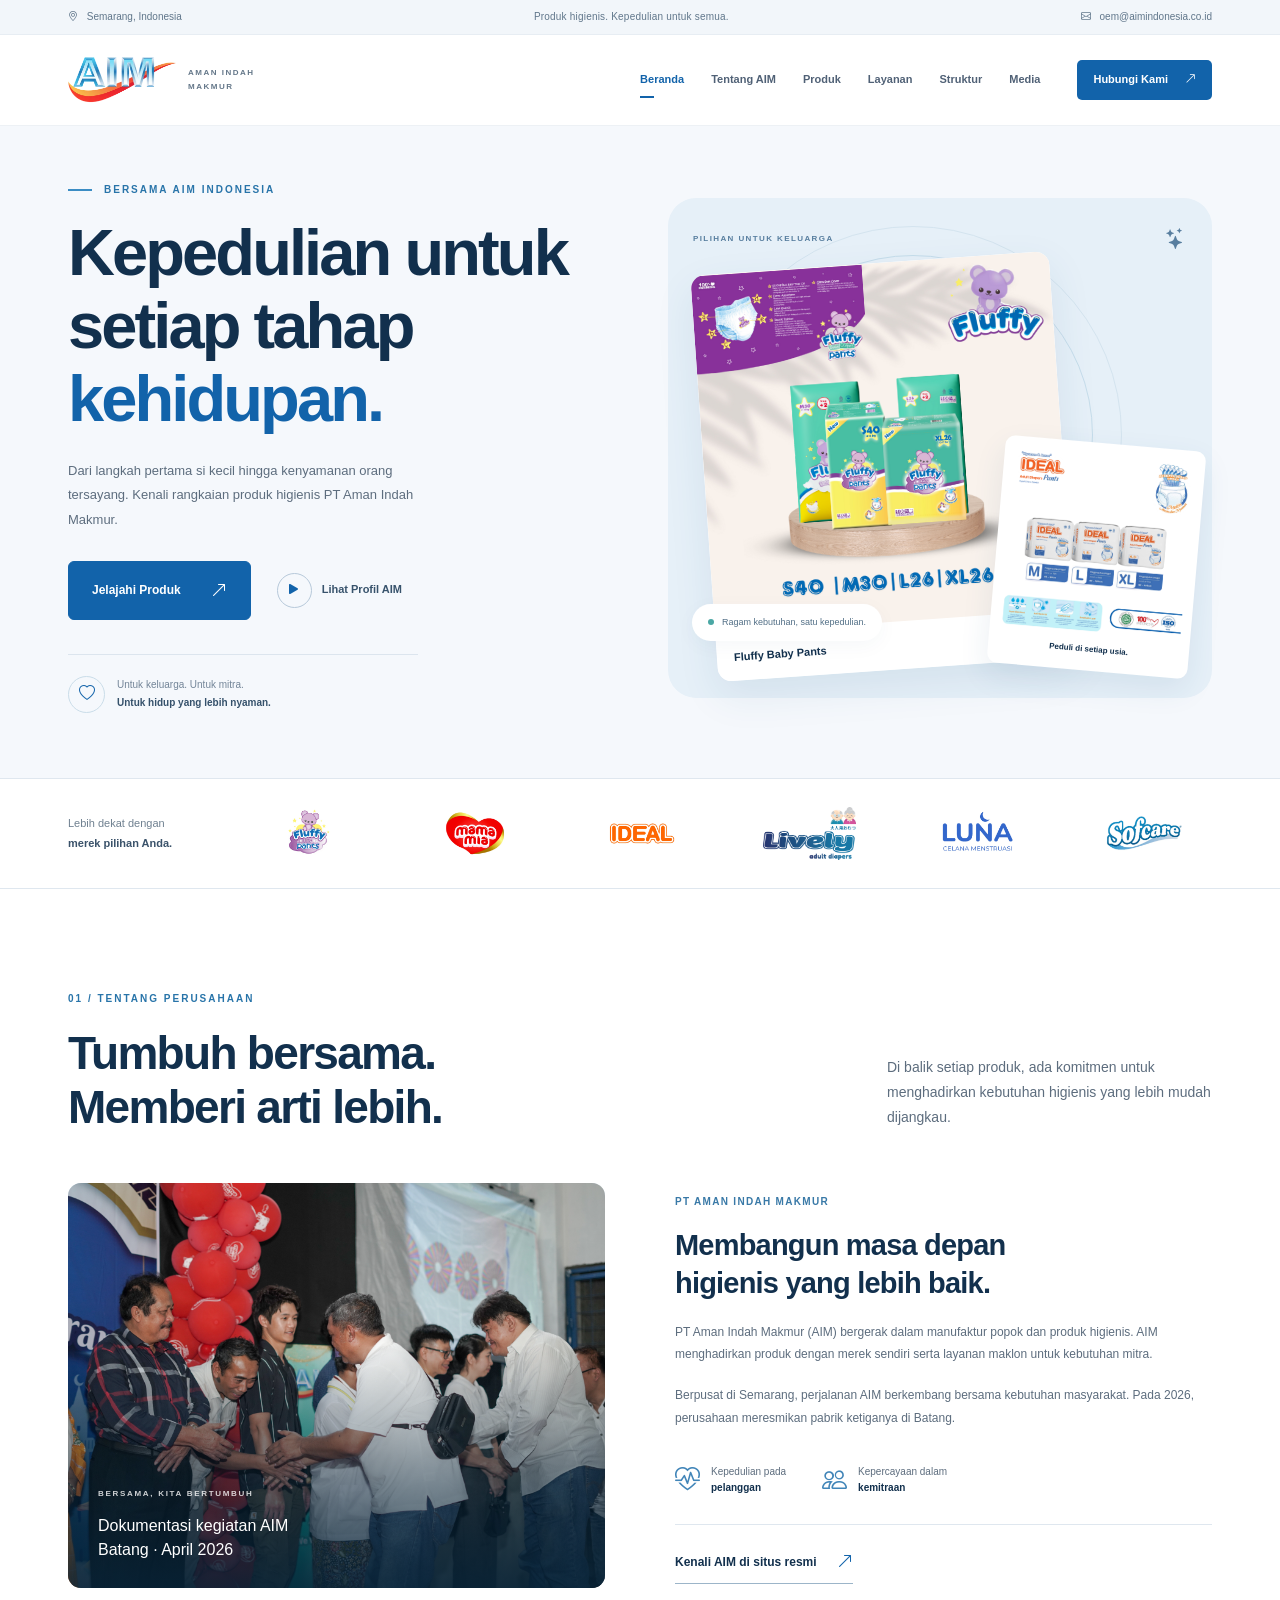
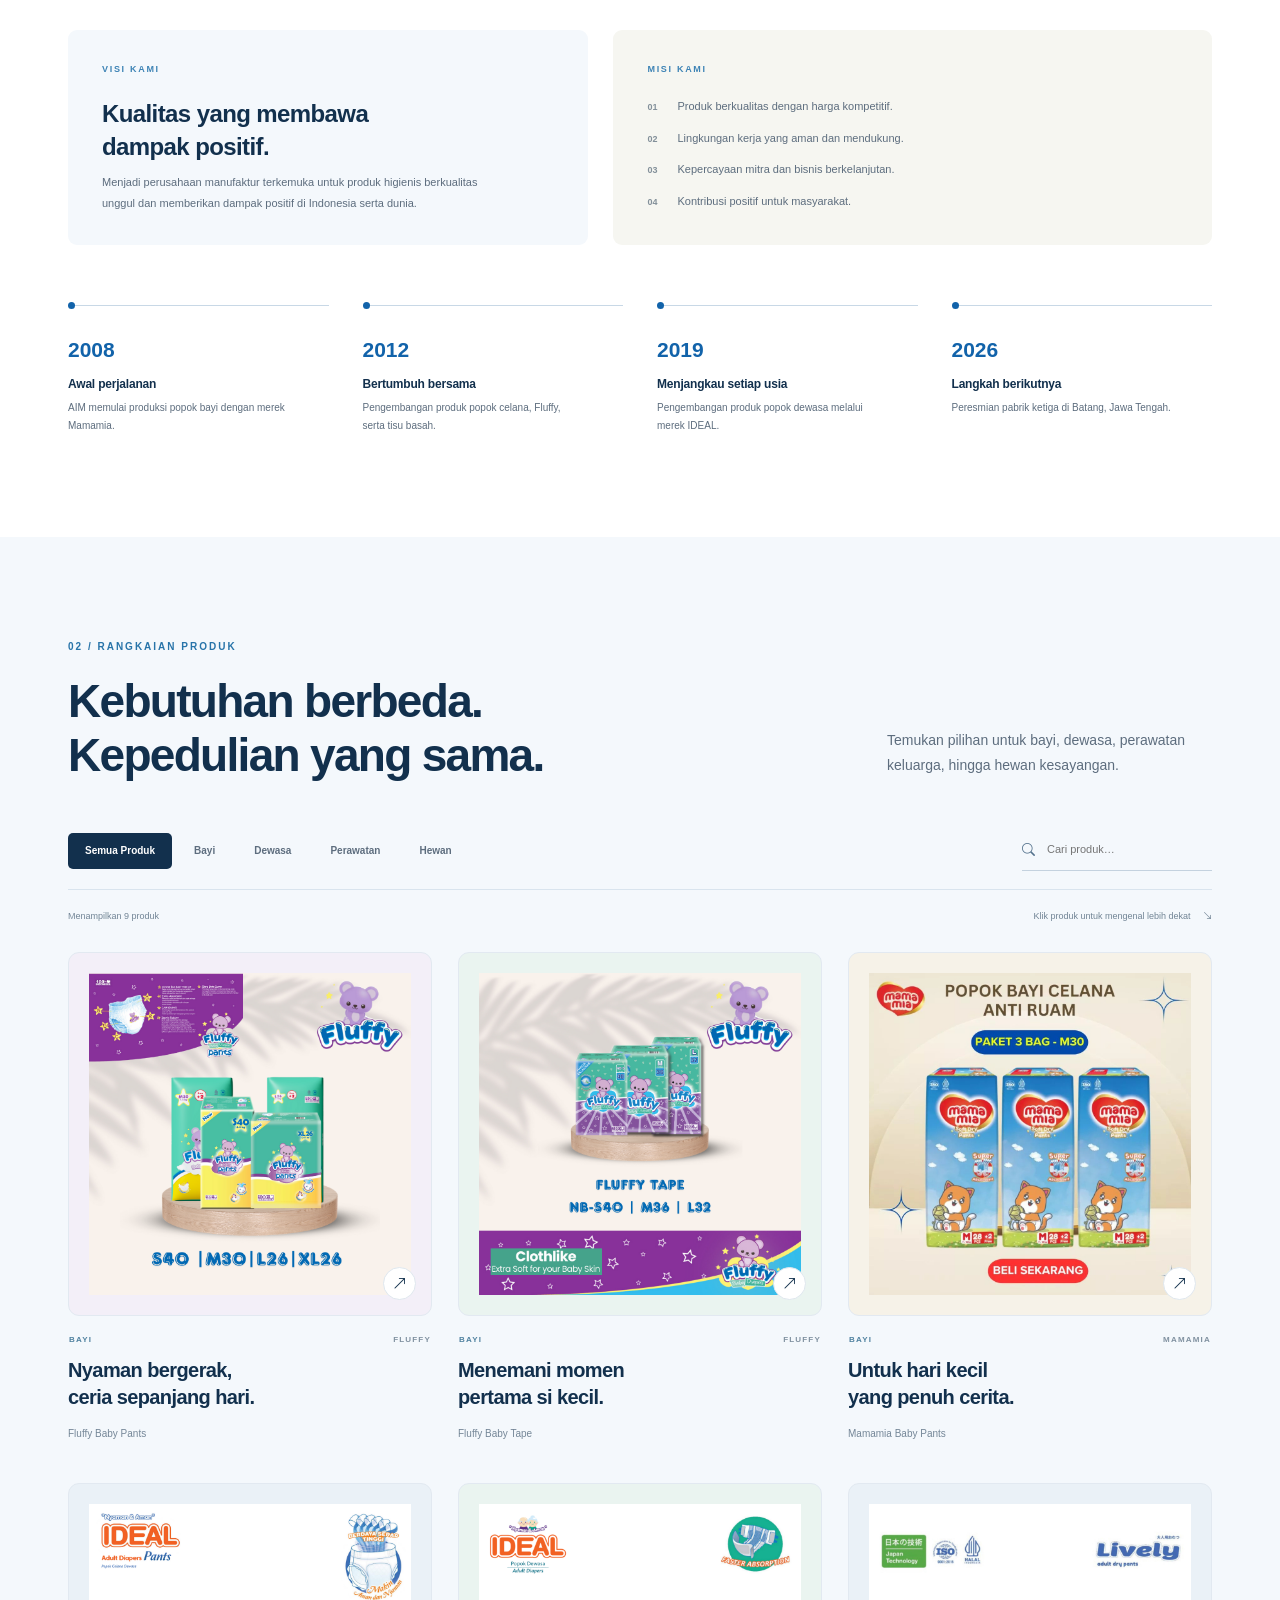
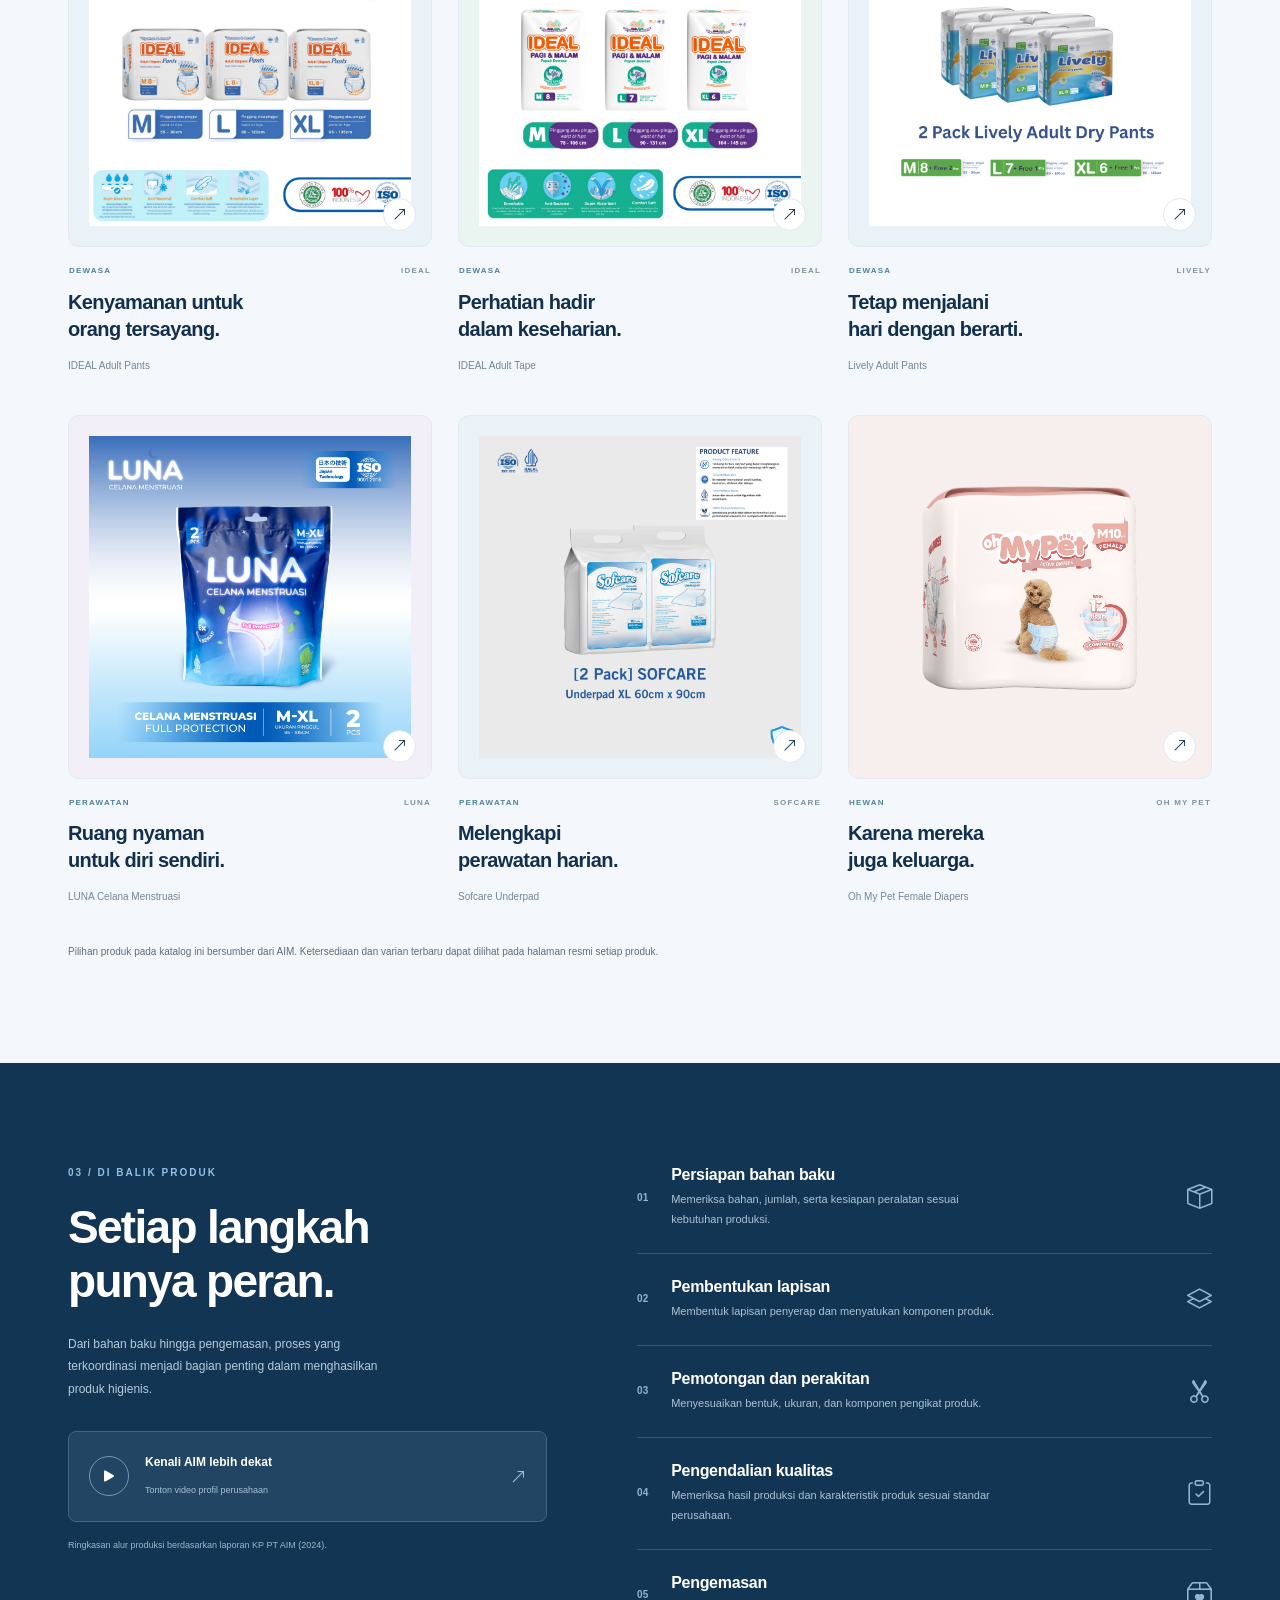
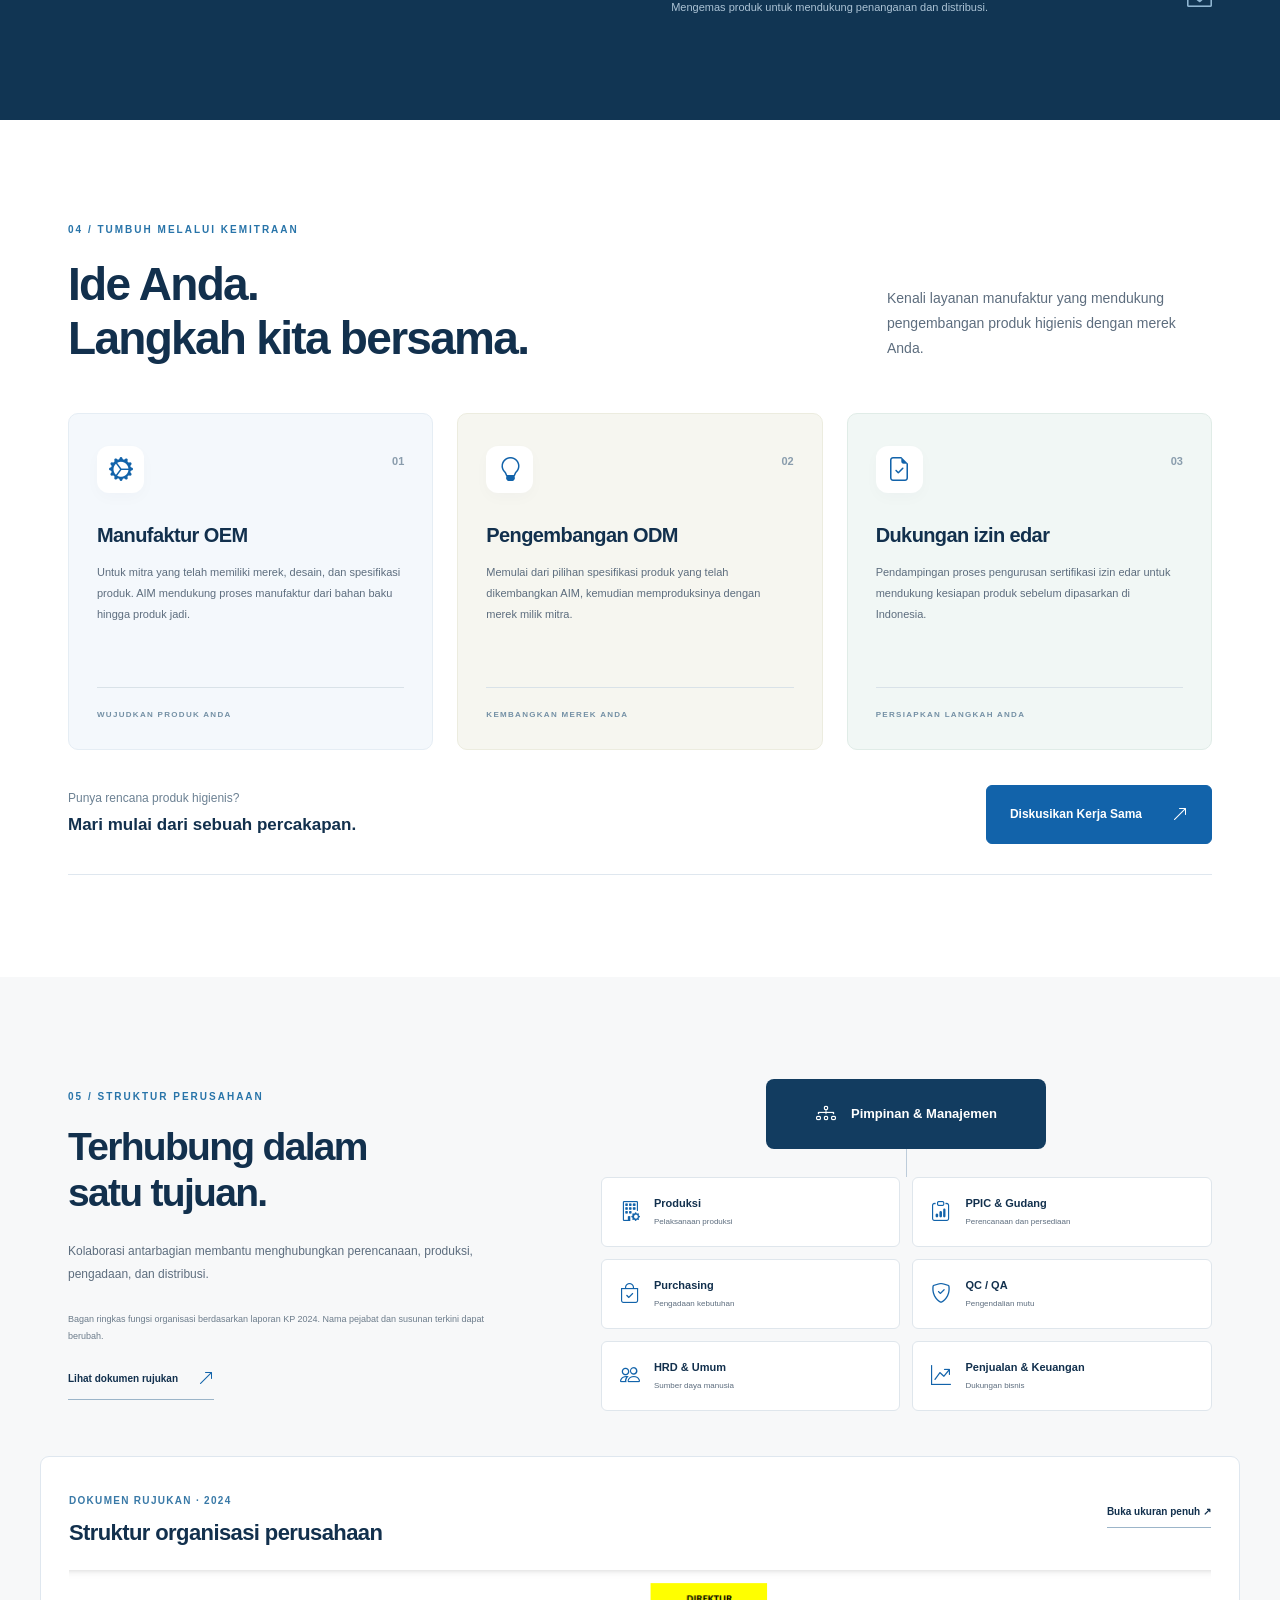
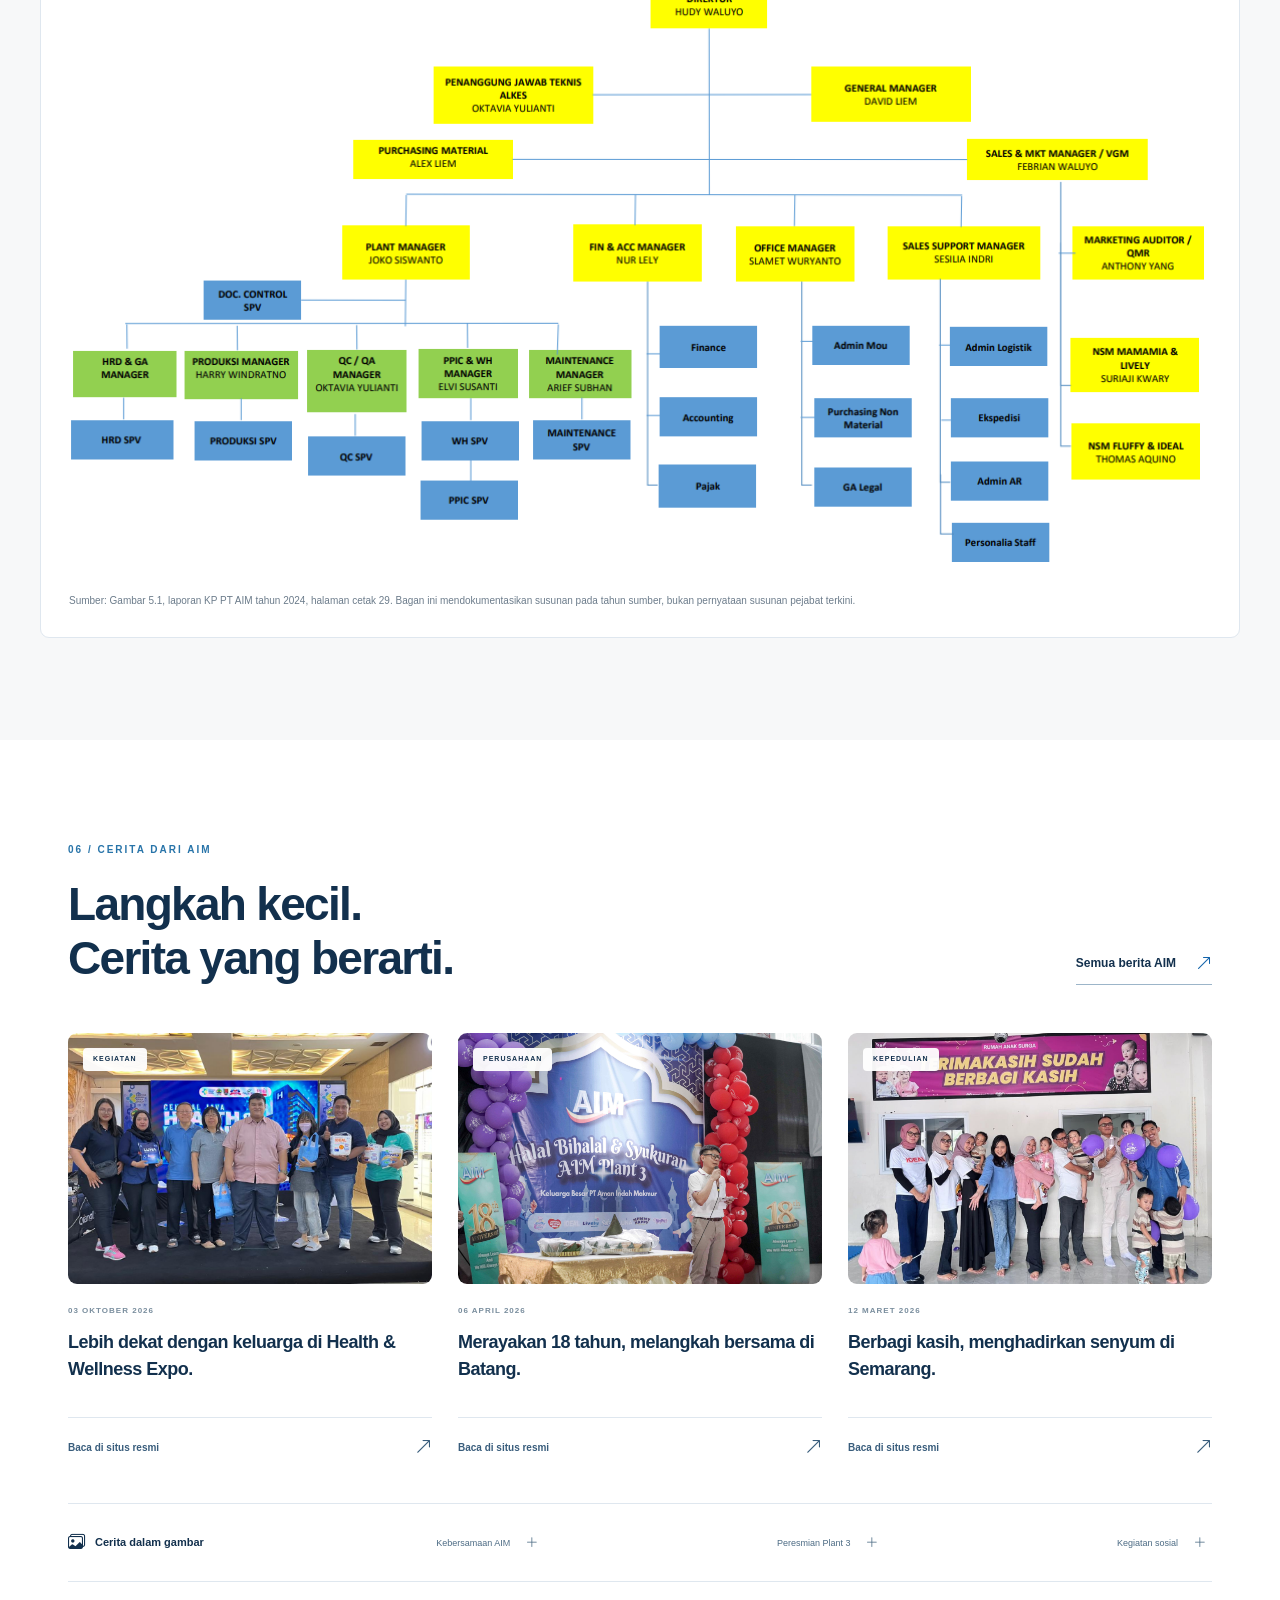
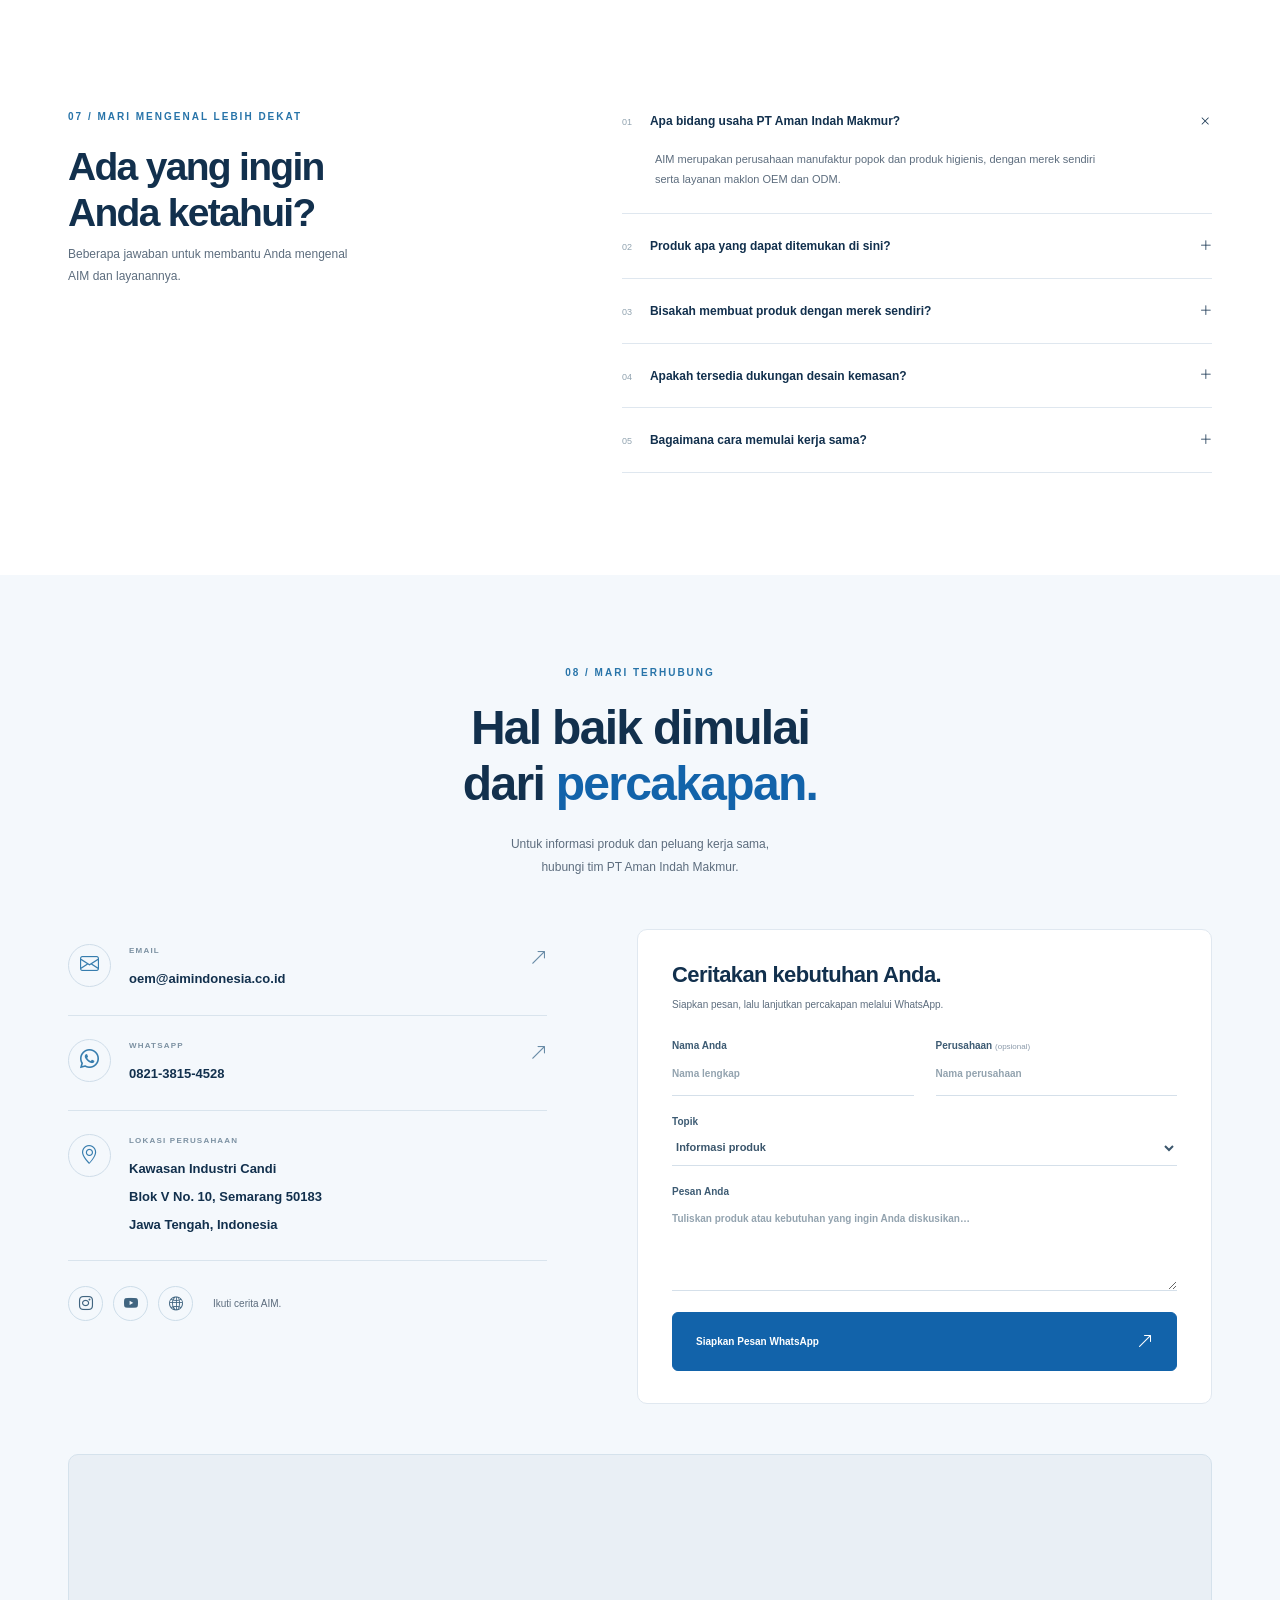
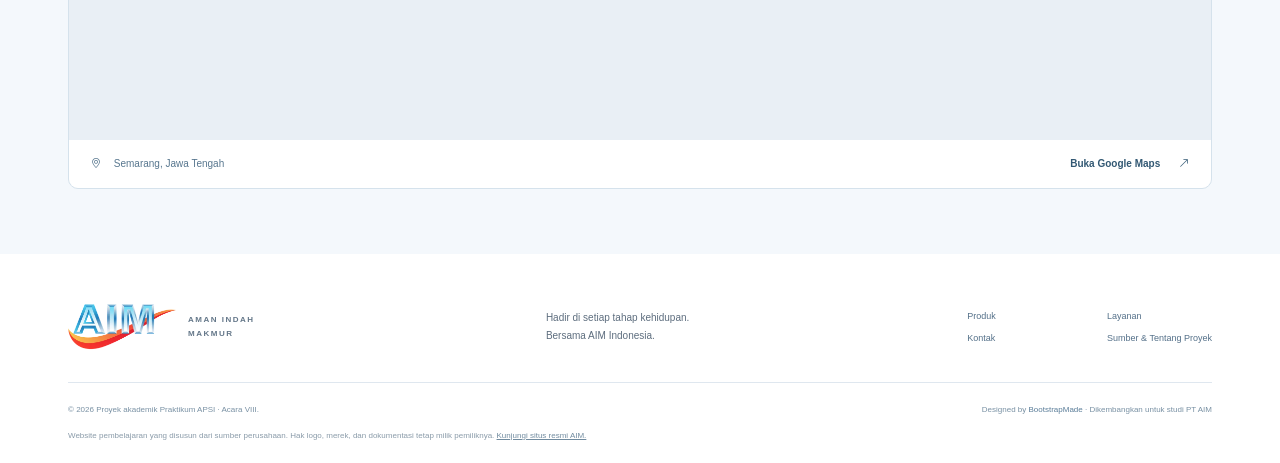
==== index.html @ fc8e011d "Build AIM company website for APSI Acara VIII" ====
<!DOCTYPE html>
<html lang="id">
<head>
  <meta charset="utf-8">
  <meta name="viewport" content="width=device-width, initial-scale=1">
  <meta name="theme-color" content="#103c71">
  <meta name="description" content="Kenali PT Aman Indah Makmur (AIM): produk higienis untuk keluarga, layanan manufaktur OEM dan ODM, serta perjalanan dan kegiatan perusahaan.">
  <title>AIM Indonesia — Hadir di Setiap Tahap Kehidupan</title>
  <link rel="icon" type="image/webp" href="assets/img/logo-aim.webp">
  <link rel="preload" href="assets/fonts/manrope-700.ttf" as="font" type="font/ttf" crossorigin>
  <link rel="stylesheet" href="assets/vendor/bootstrap/css/bootstrap.min.css">
  <link rel="stylesheet" href="assets/vendor/bootstrap-icons/bootstrap-icons.css">
  <link rel="stylesheet" href="assets/css/company.css">
  <link rel="stylesheet" href="assets/css/aim.css">
  <script src="assets/js/main.js" defer></script>
</head>
<body>
  <a class="skip-link" href="#main">Langsung ke konten</a>
  <div class="topbar"><div class="container topbar-inner"><span><i class="bi bi-geo-alt" aria-hidden="true"></i> Semarang, Indonesia</span><span class="topbar-note">Produk higienis. Kepedulian untuk semua.</span><a href="mailto:oem@aimindonesia.co.id"><i class="bi bi-envelope" aria-hidden="true"></i> oem@aimindonesia.co.id</a></div></div>
  <header id="header" class="header sticky-top">
    <div class="container header-inner">
      <a class="logo" href="#beranda" aria-label="AIM Indonesia — Beranda"><img src="assets/img/logo-aim.webp" width="434" height="180" alt="Logo AIM"><span>AMAN INDAH MAKMUR</span></a>
      <button class="menu-toggle" type="button" aria-label="Buka menu navigasi" aria-expanded="false" aria-controls="navmenu"><i class="bi bi-list" aria-hidden="true"></i></button>
      <nav id="navmenu" class="aim-nav" aria-label="Navigasi utama"><a href="#beranda" class="active">Beranda</a><a href="#tentang">Tentang AIM</a><a href="#produk">Produk</a><a href="#layanan">Layanan</a><a href="#organisasi">Struktur</a><a href="#media">Media</a><a href="#kontak" class="nav-contact">Hubungi Kami <i class="bi bi-arrow-up-right" aria-hidden="true"></i></a></nav>
    </div>
  </header>
  <main id="main">
    <section id="beranda" class="aim-hero section-anchor">
      <div class="container hero-layout">
        <div class="hero-copy">
          <div class="eyebrow"><span class="eyebrow-line"></span> BERSAMA AIM INDONESIA</div>
          <h1>Kepedulian untuk<br>setiap tahap<br><span>kehidupan.</span></h1>
          <p>Dari langkah pertama si kecil hingga kenyamanan orang tersayang. Kenali rangkaian produk higienis PT Aman Indah Makmur.</p>
          <div class="hero-actions"><a class="btn-aim" href="#produk">Jelajahi Produk <i class="bi bi-arrow-up-right" aria-hidden="true"></i></a><button class="video-link" type="button" data-video><span class="play-icon"><i class="bi bi-play-fill" aria-hidden="true"></i></span> Lihat Profil AIM</button></div>
          <div class="hero-footnote"><span class="small-seal"><i class="bi bi-heart" aria-hidden="true"></i></span><span>Untuk keluarga. Untuk mitra.<br><strong>Untuk hidup yang lebih nyaman.</strong></span></div>
        </div>
        <div class="hero-visual">
          <div class="hero-visual-label"><span>PILIHAN UNTUK KELUARGA</span><i class="bi bi-stars" aria-hidden="true"></i></div>
          <div class="hero-orbit" aria-hidden="true"></div>
          <div class="hero-feature"><img src="assets/img/fluffy-pants.png" alt="Rangkaian kemasan Fluffy Baby Pants" width="1000" height="1000" fetchpriority="high"><span class="feature-caption"><span>Fluffy Baby Pants</span><a href="#produk" aria-label="Jelajahi produk Fluffy"><i class="bi bi-arrow-up-right" aria-hidden="true"></i></a></span></div>
          <div class="hero-mini"><img src="assets/img/ideal-pants.png" alt="Kemasan IDEAL popok dewasa tipe celana" width="1000" height="1000"><span>Peduli di setiap usia.</span></div>
          <div class="hero-note"><span class="note-dot"></span> Ragam kebutuhan, satu kepedulian.</div>
        </div>
      </div>
    </section>
    <section class="brand-strip" aria-label="Pilihan merek AIM"><div class="container brand-layout"><p>Lebih dekat dengan<br><strong>merek pilihan Anda.</strong></p><div class="brand-logos"><img src="assets/img/brand-fluffy.webp" alt="Fluffy" width="1600" height="800"><img src="assets/img/brand-mamamia.webp" alt="Mamamia" width="1600" height="800"><img src="assets/img/brand-ideal.webp" alt="IDEAL" width="1600" height="800"><img src="assets/img/brand-lively.png" alt="Lively" width="600" height="300"><img src="assets/img/brand-luna.webp" alt="LUNA" width="1600" height="800"><img src="assets/img/brand-sofcare.webp" alt="Sofcare" width="1600" height="800"></div></div></section>

    <section id="tentang" class="section-space section-anchor about-aim">
      <div class="container">
        <div class="section-heading"><div><p class="eyebrow">01 / TENTANG PERUSAHAAN</p><h2>Tumbuh bersama.<br>Memberi arti lebih.</h2></div><p>Di balik setiap produk, ada komitmen untuk menghadirkan kebutuhan higienis yang lebih mudah dijangkau.</p></div>
        <div class="about-layout">
          <figure class="about-photo"><img src="assets/img/team-event.jpg" alt="Dokumentasi kebersamaan tim AIM dalam kegiatan peresmian Plant 3 di Batang" width="3984" height="2656" loading="lazy"><figcaption><span>BERSAMA, KITA BERTUMBUH</span><p>Dokumentasi kegiatan AIM<br>Batang · April 2026</p></figcaption></figure>
          <div class="about-copy"><span class="tag">PT AMAN INDAH MAKMUR</span><h3>Membangun masa depan<br>higienis yang lebih baik.</h3><p>PT Aman Indah Makmur (AIM) bergerak dalam manufaktur popok dan produk higienis. AIM menghadirkan produk dengan merek sendiri serta layanan maklon untuk kebutuhan mitra.</p><p>Berpusat di Semarang, perjalanan AIM berkembang bersama kebutuhan masyarakat. Pada 2026, perusahaan meresmikan pabrik ketiganya di Batang.</p><div class="about-values"><div><i class="bi bi-heart-pulse" aria-hidden="true"></i><span>Kepedulian pada<br><strong>pelanggan</strong></span></div><div><i class="bi bi-people" aria-hidden="true"></i><span>Kepercayaan dalam<br><strong>kemitraan</strong></span></div></div><a class="text-link" href="https://aimindonesia.co.id/about-us/" target="_blank" rel="noopener noreferrer">Kenali AIM di situs resmi <i class="bi bi-arrow-up-right" aria-hidden="true"></i></a></div>
        </div>
        <div class="purpose-grid"><article class="purpose-card"><span class="purpose-number">VISI KAMI</span><h3>Kualitas yang membawa<br>dampak positif.</h3><p>Menjadi perusahaan manufaktur terkemuka untuk produk higienis berkualitas unggul dan memberikan dampak positif di Indonesia serta dunia.</p></article><article class="purpose-card mission-card"><span class="purpose-number">MISI KAMI</span><div class="mission-list"><p><span>01</span> Produk berkualitas dengan harga kompetitif.</p><p><span>02</span> Lingkungan kerja yang aman dan mendukung.</p><p><span>03</span> Kepercayaan mitra dan bisnis berkelanjutan.</p><p><span>04</span> Kontribusi positif untuk masyarakat.</p></div></article></div>
        <div class="timeline" aria-label="Perjalanan AIM"><article><span>2008</span><h4>Awal perjalanan</h4><p>AIM memulai produksi popok bayi dengan merek Mamamia.</p></article><article><span>2012</span><h4>Bertumbuh bersama</h4><p>Pengembangan produk popok celana, Fluffy, serta tisu basah.</p></article><article><span>2019</span><h4>Menjangkau setiap usia</h4><p>Pengembangan produk popok dewasa melalui merek IDEAL.</p></article><article><span>2026</span><h4>Langkah berikutnya</h4><p>Peresmian pabrik ketiga di Batang, Jawa Tengah.</p></article></div>
      </div>
    </section>

    <section id="produk" class="section-space section-anchor products-section">
      <div class="container">
        <div class="section-heading"><div><p class="eyebrow">02 / RANGKAIAN PRODUK</p><h2>Kebutuhan berbeda.<br>Kepedulian yang sama.</h2></div><p>Temukan pilihan untuk bayi, dewasa, perawatan keluarga, hingga hewan kesayangan.</p></div>
        <div class="catalog-tools"><div class="product-filters" role="group" aria-label="Filter kategori produk"><button type="button" class="selected" data-filter="semua" aria-pressed="true">Semua Produk</button><button type="button" data-filter="bayi" aria-pressed="false">Bayi</button><button type="button" data-filter="dewasa" aria-pressed="false">Dewasa</button><button type="button" data-filter="perawatan" aria-pressed="false">Perawatan</button><button type="button" data-filter="hewan" aria-pressed="false">Hewan</button></div><label class="product-search"><i class="bi bi-search" aria-hidden="true"></i><span class="visually-hidden">Cari nama produk</span><input type="search" id="product-search" placeholder="Cari produk…" autocomplete="off"></label></div>
        <div class="catalog-status"><span id="product-count" aria-live="polite">Menampilkan 9 produk</span><span>Klik produk untuk mengenal lebih dekat <i class="bi bi-arrow-down-right" aria-hidden="true"></i></span></div>
        <div class="product-grid" id="product-grid">
          <article class="product-card" data-category="bayi" data-product="fluffy-pants"><button type="button" class="product-open" aria-label="Lihat detail Fluffy Baby Pants"><span class="product-image lavender"><img src="assets/img/fluffy-pants.png" alt="Fluffy popok bayi tipe celana" width="1000" height="1000" loading="lazy"><span class="product-arrow"><i class="bi bi-arrow-up-right" aria-hidden="true"></i></span></span><span class="product-meta">BAYI <span>FLUFFY</span></span><h3>Nyaman bergerak,<br>ceria sepanjang hari.</h3><span class="product-name">Fluffy Baby Pants</span></button></article>
          <article class="product-card" data-category="bayi" data-product="fluffy-tape"><button type="button" class="product-open" aria-label="Lihat detail Fluffy Baby Tape"><span class="product-image mint"><img src="assets/img/fluffy-tape.png" alt="Fluffy popok bayi tipe perekat" width="1000" height="1000" loading="lazy"><span class="product-arrow"><i class="bi bi-arrow-up-right" aria-hidden="true"></i></span></span><span class="product-meta">BAYI <span>FLUFFY</span></span><h3>Menemani momen<br>pertama si kecil.</h3><span class="product-name">Fluffy Baby Tape</span></button></article>
          <article class="product-card" data-category="bayi" data-product="mamamia-pants"><button type="button" class="product-open" aria-label="Lihat detail Mamamia Baby Pants"><span class="product-image cream"><img src="assets/img/mamamia-pants.jpg" alt="Mamamia popok bayi tipe celana M30" width="1000" height="1000" loading="lazy"><span class="product-arrow"><i class="bi bi-arrow-up-right" aria-hidden="true"></i></span></span><span class="product-meta">BAYI <span>MAMAMIA</span></span><h3>Untuk hari kecil<br>yang penuh cerita.</h3><span class="product-name">Mamamia Baby Pants</span></button></article>
          <article class="product-card" data-category="dewasa" data-product="ideal-pants"><button type="button" class="product-open" aria-label="Lihat detail IDEAL Adult Pants"><span class="product-image ice"><img src="assets/img/ideal-pants.png" alt="IDEAL popok dewasa tipe celana" width="1000" height="1000" loading="lazy"><span class="product-arrow"><i class="bi bi-arrow-up-right" aria-hidden="true"></i></span></span><span class="product-meta">DEWASA <span>IDEAL</span></span><h3>Kenyamanan untuk<br>orang tersayang.</h3><span class="product-name">IDEAL Adult Pants</span></button></article>
          <article class="product-card" data-category="dewasa" data-product="ideal-tape"><button type="button" class="product-open" aria-label="Lihat detail IDEAL Adult Tape"><span class="product-image mint"><img src="assets/img/ideal-tape.png" alt="IDEAL popok dewasa tipe perekat" width="1000" height="1000" loading="lazy"><span class="product-arrow"><i class="bi bi-arrow-up-right" aria-hidden="true"></i></span></span><span class="product-meta">DEWASA <span>IDEAL</span></span><h3>Perhatian hadir<br>dalam keseharian.</h3><span class="product-name">IDEAL Adult Tape</span></button></article>
          <article class="product-card" data-category="dewasa" data-product="lively-pants"><button type="button" class="product-open" aria-label="Lihat detail Lively Adult Pants"><span class="product-image ice"><img src="assets/img/lively-pants.jpeg" alt="Lively popok dewasa tipe celana" width="1000" height="1000" loading="lazy"><span class="product-arrow"><i class="bi bi-arrow-up-right" aria-hidden="true"></i></span></span><span class="product-meta">DEWASA <span>LIVELY</span></span><h3>Tetap menjalani<br>hari dengan berarti.</h3><span class="product-name">Lively Adult Pants</span></button></article>
          <article class="product-card" data-category="perawatan" data-product="luna-menstrual"><button type="button" class="product-open" aria-label="Lihat detail LUNA Celana Menstruasi"><span class="product-image lavender"><img src="assets/img/luna-menstrual.jpg" alt="LUNA celana menstruasi" width="1000" height="1000" loading="lazy"><span class="product-arrow"><i class="bi bi-arrow-up-right" aria-hidden="true"></i></span></span><span class="product-meta">PERAWATAN <span>LUNA</span></span><h3>Ruang nyaman<br>untuk diri sendiri.</h3><span class="product-name">LUNA Celana Menstruasi</span></button></article>
          <article class="product-card" data-category="perawatan" data-product="sofcare-underpad"><button type="button" class="product-open" aria-label="Lihat detail Sofcare Underpad"><span class="product-image ice"><img src="assets/img/sofcare-underpad.png" alt="Sofcare underpad ukuran XL 60 × 90 cm" width="1000" height="1000" loading="lazy"><span class="product-arrow"><i class="bi bi-arrow-up-right" aria-hidden="true"></i></span></span><span class="product-meta">PERAWATAN <span>SOFCARE</span></span><h3>Melengkapi<br>perawatan harian.</h3><span class="product-name">Sofcare Underpad</span></button></article>
          <article class="product-card" data-category="hewan" data-product="ohmypet-female"><button type="button" class="product-open" aria-label="Lihat detail Oh My Pet Female Diapers"><span class="product-image blush"><img src="assets/img/ohmypet-female.png" alt="Oh My Pet popok untuk hewan betina" width="989" height="1221" loading="lazy"><span class="product-arrow"><i class="bi bi-arrow-up-right" aria-hidden="true"></i></span></span><span class="product-meta">HEWAN <span>OH MY PET</span></span><h3>Karena mereka<br>juga keluarga.</h3><span class="product-name">Oh My Pet Female Diapers</span></button></article>
        </div>
        <div class="empty-state" id="empty-state" hidden><i class="bi bi-search" aria-hidden="true"></i><h3>Produk belum ditemukan.</h3><p>Coba nama merek lain atau tampilkan semua kategori.</p><button type="button" id="reset-products" class="btn-aim">Tampilkan Semua Produk</button></div>
        <p class="catalog-note">Pilihan produk pada katalog ini bersumber dari AIM. Ketersediaan dan varian terbaru dapat dilihat pada halaman resmi setiap produk.</p>
      </div>
    </section>

    <section id="produksi" class="section-space production-section section-anchor">
      <div class="container production-layout"><div class="production-intro"><p class="eyebrow">03 / DI BALIK PRODUK</p><h2>Setiap langkah<br>punya peran.</h2><p>Dari bahan baku hingga pengemasan, proses yang terkoordinasi menjadi bagian penting dalam menghasilkan produk higienis.</p><button type="button" class="video-panel" data-video><span class="video-play"><i class="bi bi-play-fill" aria-hidden="true"></i></span><span><strong>Kenali AIM lebih dekat</strong><small>Tonton video profil perusahaan</small></span><i class="bi bi-arrow-up-right" aria-hidden="true"></i></button><p class="source-note">Ringkasan alur produksi berdasarkan laporan KP PT AIM (2024).</p></div><div class="process-list"><article><span>01</span><div><h3>Persiapan bahan baku</h3><p>Memeriksa bahan, jumlah, serta kesiapan peralatan sesuai kebutuhan produksi.</p></div><i class="bi bi-box-seam" aria-hidden="true"></i></article><article><span>02</span><div><h3>Pembentukan lapisan</h3><p>Membentuk lapisan penyerap dan menyatukan komponen produk.</p></div><i class="bi bi-layers" aria-hidden="true"></i></article><article><span>03</span><div><h3>Pemotongan dan perakitan</h3><p>Menyesuaikan bentuk, ukuran, dan komponen pengikat produk.</p></div><i class="bi bi-scissors" aria-hidden="true"></i></article><article><span>04</span><div><h3>Pengendalian kualitas</h3><p>Memeriksa hasil produksi dan karakteristik produk sesuai standar perusahaan.</p></div><i class="bi bi-clipboard-check" aria-hidden="true"></i></article><article><span>05</span><div><h3>Pengemasan</h3><p>Mengemas produk untuk mendukung penanganan dan distribusi.</p></div><i class="bi bi-box2-heart" aria-hidden="true"></i></article></div></div>
    </section>

    <section id="layanan" class="section-space section-anchor services-aim"><div class="container"><div class="section-heading"><div><p class="eyebrow">04 / TUMBUH MELALUI KEMITRAAN</p><h2>Ide Anda.<br>Langkah kita bersama.</h2></div><p>Kenali layanan manufaktur yang mendukung pengembangan produk higienis dengan merek Anda.</p></div><div class="service-grid"><article class="service-item"><span class="service-icon"><i class="bi bi-gear-wide-connected" aria-hidden="true"></i></span><span class="service-no">01</span><h3>Manufaktur OEM</h3><p>Untuk mitra yang telah memiliki merek, desain, dan spesifikasi produk. AIM mendukung proses manufaktur dari bahan baku hingga produk jadi.</p><span class="service-label">WUJUDKAN PRODUK ANDA</span></article><article class="service-item"><span class="service-icon"><i class="bi bi-lightbulb" aria-hidden="true"></i></span><span class="service-no">02</span><h3>Pengembangan ODM</h3><p>Memulai dari pilihan spesifikasi produk yang telah dikembangkan AIM, kemudian memproduksinya dengan merek milik mitra.</p><span class="service-label">KEMBANGKAN MEREK ANDA</span></article><article class="service-item"><span class="service-icon"><i class="bi bi-file-earmark-check" aria-hidden="true"></i></span><span class="service-no">03</span><h3>Dukungan izin edar</h3><p>Pendampingan proses pengurusan sertifikasi izin edar untuk mendukung kesiapan produk sebelum dipasarkan di Indonesia.</p><span class="service-label">PERSIAPKAN LANGKAH ANDA</span></article></div><div class="service-bottom"><p>Punya rencana produk higienis?<br><strong>Mari mulai dari sebuah percakapan.</strong></p><a href="#kontak" class="btn-aim">Diskusikan Kerja Sama <i class="bi bi-arrow-up-right" aria-hidden="true"></i></a></div></div></section>

    <section id="organisasi" class="section-space organization-section section-anchor"><div class="container"><div class="organization-layout"><div><p class="eyebrow">05 / STRUKTUR PERUSAHAAN</p><h2>Terhubung dalam<br>satu tujuan.</h2><p>Kolaborasi antarbagian membantu menghubungkan perencanaan, produksi, pengadaan, dan distribusi.</p><p class="source-note">Bagan ringkas fungsi organisasi berdasarkan laporan KP 2024. Nama pejabat dan susunan terkini dapat berubah.</p><a href="https://drive.google.com/file/d/1e0OrBCy-_FsKfMxCbO3LKrnYYjrU6SQ6/view" target="_blank" rel="noopener noreferrer" class="text-link">Lihat dokumen rujukan <i class="bi bi-arrow-up-right" aria-hidden="true"></i></a></div><div class="org-chart" aria-label="Bagan ringkas fungsi organisasi AIM"><div class="org-lead"><i class="bi bi-diagram-3" aria-hidden="true"></i><span>Pimpinan &amp; Manajemen</span></div><div class="org-connector" aria-hidden="true"></div><div class="org-grid"><div><i class="bi bi-building-gear" aria-hidden="true"></i><strong>Produksi</strong><span>Pelaksanaan produksi</span></div><div><i class="bi bi-clipboard-data" aria-hidden="true"></i><strong>PPIC &amp; Gudang</strong><span>Perencanaan dan persediaan</span></div><div><i class="bi bi-bag-check" aria-hidden="true"></i><strong>Purchasing</strong><span>Pengadaan kebutuhan</span></div><div><i class="bi bi-shield-check" aria-hidden="true"></i><strong>QC / QA</strong><span>Pengendalian mutu</span></div><div><i class="bi bi-people" aria-hidden="true"></i><strong>HRD &amp; Umum</strong><span>Sumber daya manusia</span></div><div><i class="bi bi-graph-up-arrow" aria-hidden="true"></i><strong>Penjualan &amp; Keuangan</strong><span>Dukungan bisnis</span></div></div></div></div></div><div class="container org-document" id="bagan-asli"><div class="org-document-heading"><div><span class="tag">DOKUMEN RUJUKAN · 2024</span><h3>Struktur organisasi perusahaan</h3></div><a class="text-link" href="assets/img/struktur-organisasi-2024.png" target="_blank" rel="noopener noreferrer">Buka ukuran penuh ↗</a></div><a href="assets/img/struktur-organisasi-2024.png" target="_blank" rel="noopener noreferrer" aria-label="Lihat bagan struktur organisasi AIM tahun 2024 dalam ukuran penuh"><img src="assets/img/struktur-organisasi-2024.png" width="1137" height="599" loading="lazy" alt="Struktur organisasi PT Aman Indah Makmur berdasarkan Gambar 5.1 laporan KP 2024"></a><p class="source-note">Sumber: Gambar 5.1, laporan KP PT AIM tahun 2024, halaman cetak 29. Bagan ini mendokumentasikan susunan pada tahun sumber, bukan pernyataan susunan pejabat terkini.</p></div></section>

    <section id="media" class="section-space section-anchor media-section"><div class="container"><div class="section-heading"><div><p class="eyebrow">06 / CERITA DARI AIM</p><h2>Langkah kecil.<br>Cerita yang berarti.</h2></div><a class="text-link" href="https://aimindonesia.co.id/blog/" target="_blank" rel="noopener noreferrer">Semua berita AIM <i class="bi bi-arrow-up-right" aria-hidden="true"></i></a></div><div class="news-grid"><article class="news-card"><a href="https://aimindonesia.co.id/2026/10/03/pt-aman-indah-makmur-hadirkan-solusi-kesehatan-keluarga-dan-promo-menarik-di-central-java-health-weness-expo-2026/" target="_blank" rel="noopener noreferrer"><div class="news-image"><img src="assets/img/news-expo.jpeg" alt="Tim AIM di Central Java Health & Wellness Expo 2026" width="1280" height="720" loading="lazy"><span>KEGIATAN</span></div><p class="news-date">03 OKTOBER 2026</p><h3>Lebih dekat dengan keluarga di Health &amp; Wellness Expo.</h3><span class="news-read">Baca di situs resmi <i class="bi bi-arrow-up-right" aria-hidden="true"></i></span></a></article><article class="news-card"><a href="https://aimindonesia.co.id/2026/04/06/wujud-syukur-18-tahun-pt-aman-indah-makmur-boyong-ratusan-karyawan-resmikan-pabrik-baru-di-batang-pada-momentum-halal-bihalal/" target="_blank" rel="noopener noreferrer"><div class="news-image"><img src="assets/img/factory-event.jpg" alt="Acara syukuran dan peresmian Plant 3 AIM di Batang" width="6000" height="4000" loading="lazy"><span>PERUSAHAAN</span></div><p class="news-date">06 APRIL 2026</p><h3>Merayakan 18 tahun, melangkah bersama di Batang.</h3><span class="news-read">Baca di situs resmi <i class="bi bi-arrow-up-right" aria-hidden="true"></i></span></a></article><article class="news-card"><a href="https://aimindonesia.co.id/2026/03/12/mengukir-senyum-di-rumah-anak-surga-perjalanan-berbagi-kasih-pt-aman-indah-makmur-di-semarang/" target="_blank" rel="noopener noreferrer"><div class="news-image"><img src="assets/img/news-csr.jpeg" alt="Kegiatan berbagi AIM di Rumah Anak Surga Semarang" width="1280" height="1018" loading="lazy"><span>KEPEDULIAN</span></div><p class="news-date">12 MARET 2026</p><h3>Berbagi kasih, menghadirkan senyum di Semarang.</h3><span class="news-read">Baca di situs resmi <i class="bi bi-arrow-up-right" aria-hidden="true"></i></span></a></article></div><div class="gallery-bar"><span><i class="bi bi-images" aria-hidden="true"></i> Cerita dalam gambar</span><button type="button" data-gallery="0">Kebersamaan AIM <i class="bi bi-plus-lg" aria-hidden="true"></i></button><button type="button" data-gallery="1">Peresmian Plant 3 <i class="bi bi-plus-lg" aria-hidden="true"></i></button><button type="button" data-gallery="2">Kegiatan sosial <i class="bi bi-plus-lg" aria-hidden="true"></i></button></div></div></section>

    <section id="faq" class="section-space faq-section section-anchor"><div class="container faq-layout"><div><p class="eyebrow">07 / MARI MENGENAL LEBIH DEKAT</p><h2>Ada yang ingin<br>Anda ketahui?</h2><p>Beberapa jawaban untuk membantu Anda mengenal AIM dan layanannya.</p></div><div class="faq-list"><details open><summary><span>01</span> Apa bidang usaha PT Aman Indah Makmur?<i class="bi bi-plus-lg" aria-hidden="true"></i></summary><p>AIM merupakan perusahaan manufaktur popok dan produk higienis, dengan merek sendiri serta layanan maklon OEM dan ODM.</p></details><details><summary><span>02</span> Produk apa yang dapat ditemukan di sini?<i class="bi bi-plus-lg" aria-hidden="true"></i></summary><p>Katalog menampilkan pilihan popok bayi, popok dewasa, celana menstruasi, underpad, dan popok hewan. Pilih kategori atau cari nama merek untuk menemukan produk.</p></details><details><summary><span>03</span> Bisakah membuat produk dengan merek sendiri?<i class="bi bi-plus-lg" aria-hidden="true"></i></summary><p>Ya. AIM menawarkan layanan OEM dan ODM. Tim perusahaan dapat membantu menjelaskan pilihan layanan sesuai kebutuhan dan kesiapan produk Anda.</p></details><details><summary><span>04</span> Apakah tersedia dukungan desain kemasan?<i class="bi bi-plus-lg" aria-hidden="true"></i></summary><p>Situs resmi AIM menyebutkan bahwa desain produk dan kemasan tidak tersedia secara internal. Untuk kebutuhan desain, diskusikan rekomendasi mitra dengan tim AIM.</p></details><details><summary><span>05</span> Bagaimana cara memulai kerja sama?<i class="bi bi-plus-lg" aria-hidden="true"></i></summary><p>Hubungi tim melalui email <a href="mailto:oem@aimindonesia.co.id">oem@aimindonesia.co.id</a> atau WhatsApp <a href="https://wa.me/6282138154528" target="_blank" rel="noopener noreferrer">0821-3815-4528</a>. Sampaikan jenis produk dan kebutuhan Anda.</p></details></div></div></section>

    <section id="kontak" class="contact-aim section-anchor"><div class="container"><div class="contact-heading"><p class="eyebrow">08 / MARI TERHUBUNG</p><h2>Hal baik dimulai<br>dari <span>percakapan.</span></h2><p>Untuk informasi produk dan peluang kerja sama,<br>hubungi tim PT Aman Indah Makmur.</p></div><div class="contact-layout"><div class="contact-info"><a class="contact-row" href="mailto:oem@aimindonesia.co.id"><span class="contact-symbol"><i class="bi bi-envelope" aria-hidden="true"></i></span><span><small>EMAIL</small><strong>oem@aimindonesia.co.id</strong></span><i class="bi bi-arrow-up-right" aria-hidden="true"></i></a><a class="contact-row" href="https://wa.me/6282138154528" target="_blank" rel="noopener noreferrer"><span class="contact-symbol"><i class="bi bi-whatsapp" aria-hidden="true"></i></span><span><small>WHATSAPP</small><strong>0821-3815-4528</strong></span><i class="bi bi-arrow-up-right" aria-hidden="true"></i></a><div class="contact-row"><span class="contact-symbol"><i class="bi bi-geo-alt" aria-hidden="true"></i></span><span><small>LOKASI PERUSAHAAN</small><strong>Kawasan Industri Candi<br>Blok V No. 10, Semarang 50183<br>Jawa Tengah, Indonesia</strong></span></div><div class="social-links"><a href="https://www.instagram.com/amanindahmakmur/" target="_blank" rel="noopener noreferrer" aria-label="Instagram AIM"><i class="bi bi-instagram" aria-hidden="true"></i></a><a href="https://www.youtube.com/channel/UCybNDHfVvS1RXdWMzXYsyBQ" target="_blank" rel="noopener noreferrer" aria-label="YouTube Aman Indah Makmur"><i class="bi bi-youtube" aria-hidden="true"></i></a><a href="https://aimindonesia.co.id/" target="_blank" rel="noopener noreferrer" aria-label="Situs resmi AIM"><i class="bi bi-globe2" aria-hidden="true"></i></a><span>Ikuti cerita AIM.</span></div></div><form id="contact-form" class="contact-form"><h3>Ceritakan kebutuhan Anda.</h3><p>Siapkan pesan, lalu lanjutkan percakapan melalui WhatsApp.</p><div class="form-two"><label>Nama Anda<input name="name" required maxlength="80" autocomplete="name" placeholder="Nama lengkap"></label><label>Perusahaan <span>(opsional)</span><input name="company" maxlength="100" autocomplete="organization" placeholder="Nama perusahaan"></label></div><label>Topik<select name="topic" required><option value="Informasi produk">Informasi produk</option><option value="Kerja sama OEM / ODM">Kerja sama OEM / ODM</option><option value="Distribusi dan kemitraan">Distribusi dan kemitraan</option><option value="Pertanyaan lainnya">Pertanyaan lainnya</option></select></label><label>Pesan Anda<textarea name="message" rows="3" required minlength="10" maxlength="1500" placeholder="Tuliskan produk atau kebutuhan yang ingin Anda diskusikan…"></textarea></label><button type="submit" class="btn-aim">Siapkan Pesan WhatsApp <i class="bi bi-arrow-up-right" aria-hidden="true"></i></button><div id="message-result" class="message-result" role="status" hidden><p>Pesan siap. Buka WhatsApp, tinjau kembali, lalu kirim.</p><a id="whatsapp-draft" href="https://wa.me/6282138154528" target="_blank" rel="noopener noreferrer">Buka WhatsApp <i class="bi bi-arrow-up-right" aria-hidden="true"></i></a></div></form></div><div class="map-layout"><iframe title="Peta kawasan PT Aman Indah Makmur di Semarang" src="https://www.google.com/maps?q=PT%20Aman%20Indah%20Makmur%20Kawasan%20Industri%20Candi%20Blok%20V%20No%2010%20Semarang&output=embed" height="320" loading="lazy" referrerpolicy="no-referrer-when-downgrade" allowfullscreen></iframe><div class="map-caption"><span><i class="bi bi-geo-alt" aria-hidden="true"></i> Semarang, Jawa Tengah</span><a href="https://www.google.com/maps/search/?api=1&query=PT+Aman+Indah+Makmur+Kawasan+Industri+Candi+Blok+V+No+10+Semarang" target="_blank" rel="noopener noreferrer">Buka Google Maps <i class="bi bi-arrow-up-right" aria-hidden="true"></i></a></div></div></div></section>
  </main>
  <footer class="aim-footer"><div class="container"><div class="footer-main"><a class="logo" href="#beranda"><img src="assets/img/logo-aim.webp" width="434" height="180" alt="Logo AIM"><span>AMAN INDAH MAKMUR</span></a><p>Hadir di setiap tahap kehidupan.<br>Bersama AIM Indonesia.</p><div><a href="#produk">Produk</a><a href="#layanan">Layanan</a><a href="#kontak">Kontak</a><a href="sumber.html">Sumber &amp; Tentang Proyek</a></div></div><div class="footer-bottom"><span>© <span id="year">2026</span> Proyek akademik Praktikum APSI · Acara VIII.</span><span>Designed by <a href="https://bootstrapmade.com/" target="_blank" rel="noopener noreferrer">BootstrapMade</a> · Dikembangkan untuk studi PT AIM</span></div><p class="academic-note">Website pembelajaran yang disusun dari sumber perusahaan. Hak logo, merek, dan dokumentasi tetap milik pemiliknya. <a href="https://aimindonesia.co.id/" target="_blank" rel="noopener noreferrer">Kunjungi situs resmi AIM.</a></p></div></footer>
  <a class="back-top" href="#beranda" aria-label="Kembali ke atas"><i class="bi bi-arrow-up" aria-hidden="true"></i></a>

  <dialog id="product-dialog" class="aim-dialog product-dialog" aria-labelledby="dialog-product-title"><button type="button" class="dialog-close" aria-label="Tutup detail produk"><i class="bi bi-x-lg" aria-hidden="true"></i></button><div class="dialog-product-layout"><div class="dialog-product-image"><img id="dialog-product-img" src="assets/img/fluffy-pants.png" alt=""></div><div class="dialog-product-copy"><p class="eyebrow" id="dialog-product-brand"></p><h2 id="dialog-product-title"></h2><p id="dialog-product-description"></p><dl id="dialog-product-specs"></dl><a id="dialog-product-source" class="btn-aim" href="https://aimindonesia.co.id/shop/" target="_blank" rel="noopener noreferrer">Lihat Produk Resmi <i class="bi bi-arrow-up-right" aria-hidden="true"></i></a><p class="dialog-product-note">Informasi dan ketersediaan mengikuti halaman resmi AIM.</p></div></div></dialog>
  <dialog id="video-dialog" class="aim-dialog video-dialog" aria-labelledby="video-title"><div class="dialog-top"><h2 id="video-title">Mengenal Aman Indah Makmur</h2><button type="button" class="dialog-close" aria-label="Tutup video"><i class="bi bi-x-lg" aria-hidden="true"></i></button></div><div class="video-container" id="video-container"></div><a href="https://www.youtube.com/watch?v=-svRLYryo6k" target="_blank" rel="noopener noreferrer" class="text-link">Tonton langsung di YouTube <i class="bi bi-arrow-up-right" aria-hidden="true"></i></a></dialog>
  <dialog id="gallery-dialog" class="aim-dialog gallery-dialog" aria-labelledby="gallery-caption"><button type="button" class="dialog-close" aria-label="Tutup galeri"><i class="bi bi-x-lg" aria-hidden="true"></i></button><img id="gallery-image" src="assets/img/team-event.jpg" alt=""><div class="gallery-controls"><button type="button" id="gallery-prev" aria-label="Foto sebelumnya"><i class="bi bi-arrow-left" aria-hidden="true"></i></button><p id="gallery-caption"></p><button type="button" id="gallery-next" aria-label="Foto berikutnya"><i class="bi bi-arrow-right" aria-hidden="true"></i></button></div></dialog>
  <noscript><div class="no-js-note">Untuk filter, galeri, detail produk, dan penyiapan pesan, aktifkan JavaScript. Informasi dan tautan kontak tetap dapat diakses.</div></noscript>
</body>
</html>
---- assets/css/company.css ----
/**
* Template Name: Company
* Template URL: https://bootstrapmade.com/company-free-html-bootstrap-template/
* Updated: Aug 07 2024 with Bootstrap v5.3.3
* Author: BootstrapMade.com
* License: https://bootstrapmade.com/license/
*/

/*--------------------------------------------------------------
# Font & Color Variables
# Help: https://bootstrapmade.com/color-system/
--------------------------------------------------------------*/
/* Fonts */
:root {
  --default-font: "Roboto",  system-ui, -apple-system, "Segoe UI", Roboto, "Helvetica Neue", Arial, "Noto Sans", "Liberation Sans", sans-serif, "Apple Color Emoji", "Segoe UI Emoji", "Segoe UI Symbol", "Noto Color Emoji";
  --heading-font: "Raleway",  sans-serif;
  --nav-font: "Nunito",  sans-serif;
}

/* Global Colors - The following color variables are used throughout the website. Updating them here will change the color scheme of the entire website */
:root { 
  --background-color: #ffffff; /* Background color for the entire website, including individual sections */
  --default-color: #444444; /* Default color used for the majority of the text content across the entire website */
  --heading-color: #111111; /* Color for headings, subheadings and title throughout the website */
  --accent-color: #1bbd36; /* Accent color that represents your brand on the website. It's used for buttons, links, and other elements that need to stand out */
  --surface-color: #ffffff; /* The surface color is used as a background of boxed elements within sections, such as cards, icon boxes, or other elements that require a visual separation from the global background. */
  --contrast-color: #ffffff; /* Contrast color for text, ensuring readability against backgrounds of accent, heading, or default colors. */
}

/* Nav Menu Colors - The following color variables are used specifically for the navigation menu. They are separate from the global colors to allow for more customization options */
:root {
  --nav-color: #444444;  /* The default color of the main navmenu links */
  --nav-hover-color: #1bbd36; /* Applied to main navmenu links when they are hovered over or active */
  --nav-mobile-background-color: #ffffff; /* Used as the background color for mobile navigation menu */
  --nav-dropdown-background-color: #ffffff; /* Used as the background color for dropdown items that appear when hovering over primary navigation items */
  --nav-dropdown-color: #444444; /* Used for navigation links of the dropdown items in the navigation menu. */
  --nav-dropdown-hover-color: #1bbd36; /* Similar to --nav-hover-color, this color is applied to dropdown navigation links when they are hovered over. */
}

/* Color Presets - These classes override global colors when applied to any section or element, providing reuse of the sam color scheme. */

.light-background {
  --background-color: #f7f7f7;
  --surface-color: #ffffff;
}

.dark-background {
  --background-color: #060606;
  --default-color: #ffffff;
  --heading-color: #ffffff;
  --surface-color: #252525;
  --contrast-color: #ffffff;
}

.accent-background {
  --background-color: #1bbd36;
  --default-color: #ffffff;
  --heading-color: #ffffff;
  --accent-color: #ffffff;
  --surface-color: #2ae149;
  --contrast-color: #ffffff;
}

/* Smooth scroll */
:root {
  scroll-behavior: smooth;
}

/*--------------------------------------------------------------
# General Styling & Shared Classes
--------------------------------------------------------------*/
body {
  color: var(--default-color);
  background-color: var(--background-color);
  font-family: var(--default-font);
}

a {
  color: var(--accent-color);
  text-decoration: none;
  transition: 0.3s;
}

a:hover {
  color: color-mix(in srgb, var(--accent-color), transparent 25%);
  text-decoration: none;
}

h1,
h2,
h3,
h4,
h5,
h6 {
  color: var(--heading-color);
  font-family: var(--heading-font);
}

/* PHP Email Form Messages
------------------------------*/
.php-email-form .error-message {
  display: none;
  background: #df1529;
  color: #ffffff;
  text-align: left;
  padding: 15px;
  margin-bottom: 24px;
  font-weight: 600;
}

.php-email-form .sent-message {
  display: none;
  color: #ffffff;
  background: #059652;
  text-align: center;
  padding: 15px;
  margin-bottom: 24px;
  font-weight: 600;
}

.php-email-form .loading {
  display: none;
  background: var(--surface-color);
  text-align: center;
  padding: 15px;
  margin-bottom: 24px;
}

.php-email-form .loading:before {
  content: "";
  display: inline-block;
  border-radius: 50%;
  width: 24px;
  height: 24px;
  margin: 0 10px -6px 0;
  border: 3px solid var(--accent-color);
  border-top-color: var(--surface-color);
  animation: php-email-form-loading 1s linear infinite;
}

@keyframes php-email-form-loading {
  0% {
    transform: rotate(0deg);
  }

  100% {
    transform: rotate(360deg);
  }
}

/*--------------------------------------------------------------
# Global Header
--------------------------------------------------------------*/
.header {
  color: var(--default-color);
  background-color: var(--background-color);
  padding: 10px 0;
  transition: all 0.5s;
  z-index: 997;
  box-shadow: 0px 0 18px rgba(0, 0, 0, 0.1);
}

.header .logo {
  line-height: 1;
}

.header .logo img {
  max-height: 36px;
  margin-right: 8px;
}

.header .logo h1 {
  font-size: 26px;
  margin: 0;
  font-weight: 700;
  text-transform: uppercase;
  color: var(--heading-color);
}

.header .logo span {
  color: var(--accent-color);
  font-size: 26px;
  font-weight: 700;
}

.header .header-social-links {
  padding: 0 0 0 15px;
}

.header .header-social-links a {
  color: color-mix(in srgb, var(--default-color), transparent 40%);
  padding-left: 10px;
  display: inline-block;
  transition: 0.3s;
  font-size: 16px;
}

.header .header-social-links a:hover {
  color: var(--accent-color);
}

.header .header-social-links a i {
  line-height: 0px;
}

@media (max-width: 1200px) {
  .header .logo {
    order: 1;
  }

  .header .logo h1 {
    font-size: 24px;
  }

  .header .header-social-links {
    order: 2;
    padding: 0 15px 0 0;
  }

  .header .navmenu {
    order: 3;
  }
}

/*--------------------------------------------------------------
# Navigation Menu
--------------------------------------------------------------*/
/* Navmenu - Desktop */
@media (min-width: 1200px) {
  .navmenu {
    padding: 0;
  }

  .navmenu ul {
    margin: 0;
    padding: 0;
    display: flex;
    list-style: none;
    align-items: center;
  }

  .navmenu li {
    position: relative;
  }

  .navmenu a,
  .navmenu a:focus {
    color: var(--nav-color);
    padding: 18px 15px;
    font-size: 13px;
    font-family: var(--nav-font);
    text-transform: uppercase;
    font-weight: 600;
    display: flex;
    align-items: center;
    justify-content: space-between;
    white-space: nowrap;
    transition: 0.3s;
  }

  .navmenu a i,
  .navmenu a:focus i {
    font-size: 12px;
    line-height: 0;
    margin-left: 5px;
    transition: 0.3s;
  }

  .navmenu li:last-child a {
    padding-right: 0;
  }

  .navmenu li:hover>a,
  .navmenu .active,
  .navmenu .active:focus {
    color: var(--nav-hover-color);
  }

  .navmenu .dropdown ul {
    margin: 0;
    padding: 10px 0;
    background: var(--nav-dropdown-background-color);
    display: block;
    position: absolute;
    visibility: hidden;
    left: 14px;
    top: 130%;
    opacity: 0;
    transition: 0.3s;
    border-radius: 4px;
    z-index: 99;
    box-shadow: 0px 0px 30px rgba(0, 0, 0, 0.1);
  }

  .navmenu .dropdown ul li {
    min-width: 200px;
  }

  .navmenu .dropdown ul a {
    padding: 10px 20px;
    font-size: 15px;
    text-transform: none;
    color: var(--nav-dropdown-color);
  }

  .navmenu .dropdown ul a i {
    font-size: 12px;
  }

  .navmenu .dropdown ul a:hover,
  .navmenu .dropdown ul .active:hover,
  .navmenu .dropdown ul li:hover>a {
    color: var(--nav-dropdown-hover-color);
  }

  .navmenu .dropdown:hover>ul {
    opacity: 1;
    top: 100%;
    visibility: visible;
  }

  .navmenu .dropdown .dropdown ul {
    top: 0;
    left: -90%;
    visibility: hidden;
  }

  .navmenu .dropdown .dropdown:hover>ul {
    opacity: 1;
    top: 0;
    left: -100%;
    visibility: visible;
  }
}

/* Navmenu - Mobile */
@media (max-width: 1199px) {
  .mobile-nav-toggle {
    color: var(--nav-color);
    font-size: 28px;
    line-height: 0;
    margin-right: 10px;
    cursor: pointer;
    transition: color 0.3s;
  }

  .navmenu {
    padding: 0;
    z-index: 9997;
  }

  .navmenu ul {
    display: none;
    list-style: none;
    position: absolute;
    inset: 60px 20px 20px 20px;
    padding: 10px 0;
    margin: 0;
    border-radius: 6px;
    background-color: var(--nav-mobile-background-color);
    overflow-y: auto;
    transition: 0.3s;
    z-index: 9998;
    box-shadow: 0px 0px 30px rgba(0, 0, 0, 0.1);
  }

  .navmenu a,
  .navmenu a:focus {
    color: var(--nav-dropdown-color);
    padding: 10px 20px;
    font-family: var(--nav-font);
    font-size: 17px;
    font-weight: 500;
    display: flex;
    align-items: center;
    justify-content: space-between;
    white-space: nowrap;
    transition: 0.3s;
  }

  .navmenu a i,
  .navmenu a:focus i {
    font-size: 12px;
    line-height: 0;
    margin-left: 5px;
    width: 30px;
    height: 30px;
    display: flex;
    align-items: center;
    justify-content: center;
    border-radius: 50%;
    transition: 0.3s;
    background-color: color-mix(in srgb, var(--accent-color), transparent 90%);
  }

  .navmenu a i:hover,
  .navmenu a:focus i:hover {
    background-color: var(--accent-color);
    color: var(--contrast-color);
  }

  .navmenu a:hover,
  .navmenu .active,
  .navmenu .active:focus {
    color: var(--nav-dropdown-hover-color);
  }

  .navmenu .active i,
  .navmenu .active:focus i {
    background-color: var(--accent-color);
    color: var(--contrast-color);
    transform: rotate(180deg);
  }

  .navmenu .dropdown ul {
    position: static;
    display: none;
    z-index: 99;
    padding: 10px 0;
    margin: 10px 20px;
    background-color: var(--nav-dropdown-background-color);
    border: 1px solid color-mix(in srgb, var(--default-color), transparent 90%);
    box-shadow: none;
    transition: all 0.5s ease-in-out;
  }

  .navmenu .dropdown ul ul {
    background-color: rgba(33, 37, 41, 0.1);
  }

  .navmenu .dropdown>.dropdown-active {
    display: block;
    background-color: rgba(33, 37, 41, 0.03);
  }

  .mobile-nav-active {
    overflow: hidden;
  }

  .mobile-nav-active .mobile-nav-toggle {
    color: #fff;
    position: absolute;
    font-size: 32px;
    top: 15px;
    right: 15px;
    margin-right: 0;
    z-index: 9999;
  }

  .mobile-nav-active .navmenu {
    position: fixed;
    overflow: hidden;
    inset: 0;
    background: rgba(33, 37, 41, 0.8);
    transition: 0.3s;
  }

  .mobile-nav-active .navmenu>ul {
    display: block;
  }
}

/*--------------------------------------------------------------
# Global Footer
--------------------------------------------------------------*/
.footer {
  color: var(--default-color);
  background-color: var(--background-color);
  font-size: 14px;
  position: relative;
}

.footer .footer-top {
  padding-top: 50px;
  border-top: 1px solid color-mix(in srgb, var(--default-color), transparent 90%);
}

.footer .footer-about .logo {
  line-height: 1;
  margin-bottom: 25px;
}

.footer .footer-about .logo img {
  max-height: 40px;
  margin-right: 6px;
}

.footer .footer-about .logo span {
  font-size: 26px;
  font-weight: 700;
  letter-spacing: 1px;
  font-family: var(--heading-font);
  color: var(--heading-color);
}

.footer .footer-about p {
  font-size: 14px;
  font-family: var(--heading-font);
}

.footer .social-links a {
  display: flex;
  align-items: center;
  justify-content: center;
  width: 40px;
  height: 40px;
  border-radius: 50%;
  border: 1px solid color-mix(in srgb, var(--default-color), transparent 50%);
  font-size: 16px;
  color: color-mix(in srgb, var(--default-color), transparent 30%);
  margin-right: 10px;
  transition: 0.3s;
}

.footer .social-links a:hover {
  color: var(--accent-color);
  border-color: var(--accent-color);
}

.footer h4 {
  font-size: 16px;
  font-weight: bold;
  position: relative;
  padding-bottom: 12px;
}

.footer .footer-links {
  margin-bottom: 30px;
}

.footer .footer-links ul {
  list-style: none;
  padding: 0;
  margin: 0;
}

.footer .footer-links ul i {
  padding-right: 2px;
  font-size: 12px;
  line-height: 0;
}

.footer .footer-links ul li {
  padding: 10px 0;
  display: flex;
  align-items: center;
}

.footer .footer-links ul li:first-child {
  padding-top: 0;
}

.footer .footer-links ul a {
  color: color-mix(in srgb, var(--default-color), transparent 30%);
  display: inline-block;
  line-height: 1;
}

.footer .footer-links ul a:hover {
  color: var(--accent-color);
}

.footer .footer-contact p {
  margin-bottom: 5px;
}

.footer .footer-newsletter .newsletter-form {
  margin-top: 30px;
  margin-bottom: 15px;
  padding: 6px 8px;
  position: relative;
  border-radius: 4px;
  border: 1px solid color-mix(in srgb, var(--default-color), transparent 80%);
  display: flex;
  background-color: var(--surface-color);
  transition: 0.3s;
}

.footer .footer-newsletter .newsletter-form:focus-within {
  border-color: var(--accent-color);
}

.footer .footer-newsletter .newsletter-form input[type=email] {
  border: 0;
  padding: 4px;
  width: 100%;
  background-color: var(--surface-color);
  color: var(--default-color);
}

.footer .footer-newsletter .newsletter-form input[type=email]:focus-visible {
  outline: none;
}

.footer .footer-newsletter .newsletter-form input[type=submit] {
  border: 0;
  font-size: 16px;
  padding: 0 20px;
  margin: -7px -8px -7px 0;
  background: var(--accent-color);
  color: var(--contrast-color);
  transition: 0.3s;
  border-radius: 0 4px 4px 0;
}

.footer .footer-newsletter .newsletter-form input[type=submit]:hover {
  background: color-mix(in srgb, var(--accent-color), transparent 20%);
}

.footer .copyright {
  padding: 25px 0;
  border-top: 1px solid color-mix(in srgb, var(--default-color), transparent 90%);
}

.footer .copyright p {
  margin-bottom: 0;
}

.footer .credits {
  margin-top: 6px;
  font-size: 13px;
}

/*--------------------------------------------------------------
# Preloader
--------------------------------------------------------------*/
#preloader {
  position: fixed;
  inset: 0;
  z-index: 999999;
  overflow: hidden;
  background: var(--background-color);
  transition: all 0.6s ease-out;
}

#preloader:before {
  content: "";
  position: fixed;
  top: calc(50% - 30px);
  left: calc(50% - 30px);
  border: 6px solid #ffffff;
  border-color: var(--accent-color) transparent var(--accent-color) transparent;
  border-radius: 50%;
  width: 60px;
  height: 60px;
  animation: animate-preloader 1.5s linear infinite;
}

@keyframes animate-preloader {
  0% {
    transform: rotate(0deg);
  }

  100% {
    transform: rotate(360deg);
  }
}

/*--------------------------------------------------------------
# Scroll Top Button
--------------------------------------------------------------*/
.scroll-top {
  position: fixed;
  visibility: hidden;
  opacity: 0;
  right: 15px;
  bottom: 15px;
  z-index: 99999;
  background-color: var(--accent-color);
  width: 40px;
  height: 40px;
  border-radius: 4px;
  transition: all 0.4s;
}

.scroll-top i {
  font-size: 24px;
  color: var(--contrast-color);
  line-height: 0;
}

.scroll-top:hover {
  background-color: color-mix(in srgb, var(--accent-color), transparent 20%);
  color: var(--contrast-color);
}

.scroll-top.active {
  visibility: visible;
  opacity: 1;
}

/*--------------------------------------------------------------
# Disable aos animation delay on mobile devices
--------------------------------------------------------------*/
@media screen and (max-width: 768px) {
  [data-aos-delay] {
    transition-delay: 0 !important;
  }
}

/*--------------------------------------------------------------
# Global Page Titles & Breadcrumbs
--------------------------------------------------------------*/
.page-title {
  color: var(--default-color);
  background-color: var(--background-color);
  padding: 25px 0;
  position: relative;
}

.page-title h1 {
  font-size: 24px;
  font-weight: 700;
}

.page-title .breadcrumbs ol {
  display: flex;
  flex-wrap: wrap;
  list-style: none;
  padding: 0;
  margin: 0;
  font-size: 14px;
  font-weight: 400;
}

.page-title .breadcrumbs ol li+li {
  padding-left: 10px;
}

.page-title .breadcrumbs ol li+li::before {
  content: "/";
  display: inline-block;
  padding-right: 10px;
  color: color-mix(in srgb, var(--default-color), transparent 70%);
}

/*--------------------------------------------------------------
# Global Sections
--------------------------------------------------------------*/
section,
.section {
  color: var(--default-color);
  background-color: var(--background-color);
  padding: 60px 0;
  scroll-margin-top: 100px;
  overflow: clip;
}

@media (max-width: 1199px) {

  section,
  .section {
    scroll-margin-top: 66px;
  }
}

/*--------------------------------------------------------------
# Global Section Titles
--------------------------------------------------------------*/
.section-title {
  text-align: center;
  padding-bottom: 60px;
  position: relative;
}

.section-title h2 {
  font-size: 32px;
  font-weight: 700;
  margin-bottom: 20px;
  text-transform: uppercase;
  padding-bottom: 20px;
  position: relative;
}

.section-title h2:after {
  content: "";
  position: absolute;
  display: block;
  width: 50px;
  height: 3px;
  background: var(--accent-color);
  left: 0;
  right: 0;
  bottom: 0;
  margin: auto;
}

.section-title p {
  margin-bottom: 0;
}

/*--------------------------------------------------------------
# Hero Section
--------------------------------------------------------------*/
.hero {
  padding: 0;
}

.hero .carousel {
  width: 100%;
  min-height: calc(100vh - 75px);
  padding: 0;
  margin: 0;
  position: relative;
}

@media (max-height: 500px),
(max-width: 1200px) {
  .hero .carousel {
    min-height: calc(100vh - 48px);
  }
}

.hero img {
  position: absolute;
  inset: 0;
  display: block;
  width: 100%;
  height: 100%;
  object-fit: cover;
  z-index: 1;
}

.hero .carousel-item {
  position: absolute;
  inset: 0;
  background-size: cover;
  background-position: center;
  background-repeat: no-repeat;
  display: flex;
  justify-content: center;
  align-items: flex-end;
}

.hero .container {
  background: color-mix(in srgb, var(--surface-color), transparent 40%);
  position: relative;
  text-align: center;
  padding-top: 30px;
  padding-bottom: 30px;
  margin-bottom: 50px;
  border-top: 4px solid var(--accent-color);
  z-index: 3;
}

@media (max-width: 1200px) {
  .hero .container {
    margin-left: 50px;
    margin-right: 50px;
  }
}

.hero h2 {
  margin-bottom: 20px;
  font-size: 36px;
  font-weight: 700;
}

@media (max-width: 768px) {
  .hero h2 {
    font-size: 30px;
  }
}

.hero .btn-get-started {
  font-weight: 500;
  font-size: 15px;
  letter-spacing: 1px;
  display: inline-block;
  padding: 8px 32px;
  transition: 0.5s;
  margin: 10px;
  border-radius: 4px;
  color: var(--contrast-color);
  border: 2px solid var(--accent-color);
}

.hero .btn-get-started:hover {
  background: var(--accent-color);
  color: var(--contrast-color);
}

.hero .carousel-control-prev {
  justify-content: start;
}

@media (min-width: 640px) {
  .hero .carousel-control-prev {
    padding-left: 15px;
  }
}

.hero .carousel-control-next {
  justify-content: end;
}

@media (min-width: 640px) {
  .hero .carousel-control-next {
    padding-right: 15px;
  }
}

.hero .carousel-control-next-icon,
.hero .carousel-control-prev-icon {
  background: none;
  font-size: 26px;
  line-height: 0;
  background: color-mix(in srgb, var(--default-color), transparent 90%);
  border-radius: 50px;
  color: var(--contrast-color);
  transition: 0.3s;
  width: 54px;
  height: 54px;
  display: flex;
  align-items: center;
  justify-content: center;
}

.hero .carousel-control-prev,
.hero .carousel-control-next {
  transition: 0.3s;
  opacity: 0.5;
}

.hero .carousel-control-prev:focus,
.hero .carousel-control-next:focus {
  opacity: 0.5;
}

.hero .carousel-control-prev:hover,
.hero .carousel-control-next:hover {
  opacity: 0.9;
}

.hero .carousel-control-prev:hover .carousel-control-next-icon,
.hero .carousel-control-prev:hover .carousel-control-prev-icon,
.hero .carousel-control-next:hover .carousel-control-next-icon,
.hero .carousel-control-next:hover .carousel-control-prev-icon {
  background: var(--accent-color);
  color: var(--default-color);
}

.hero .carousel-indicators li {
  cursor: pointer;
  background: var(--default-color);
  overflow: hidden;
  border: 0;
  width: 12px;
  height: 12px;
  border-radius: 50px;
  opacity: 0.6;
  transition: 0.3s;
}

.hero .carousel-indicators li.active {
  opacity: 1;
  background: var(--accent-color);
}

/*--------------------------------------------------------------
# About Section
--------------------------------------------------------------*/
.about .inner-title {
  font-size: 2.75rem;
  font-weight: 700;
  margin: 30px 0;
}

@media (min-width: 991px) {
  .about .inner-title {
    max-width: 65%;
    margin: 0 0 80px 0;
  }
}

.about .our-story {
  padding: 40px;
  background-color: color-mix(in srgb, var(--default-color), transparent 96%);
}

@media (min-width: 991px) {
  .about .our-story {
    padding-right: 35%;
  }
}

.about .our-story h4 {
  text-transform: uppercase;
  font-size: 1.1rem;
  color: color-mix(in srgb, var(--default-color), transparent 50%);
}

.about .our-story h3 {
  font-size: 2.25rem;
  font-weight: 700;
  color: color-mix(in srgb, var(--default-color), transparent 20%);
}

.about .our-story p:last-child {
  margin-bottom: 0;
}

.about ul {
  list-style: none;
  padding: 0;
  font-size: 15px;
}

.about ul li {
  padding: 5px 0;
  display: flex;
  align-items: center;
}

.about ul i {
  font-size: 1.25rem;
  margin-right: 0.5rem;
  line-height: 1.2;
  color: var(--accent-color);
}

.about .watch-video i {
  font-size: 2rem;
  transition: 0.3s;
  color: var(--accent-color);
}

.about .watch-video a {
  font-weight: 600;
  color: color-mix(in srgb, var(--default-color), transparent 20%);
  margin-left: 8px;
  transition: 0.3s;
}

.about .watch-video:hover a {
  color: var(--accent-color);
}

.about .about-img {
  min-height: 400px;
  position: relative;
}

@media (min-width: 992px) {
  .about .about-img {
    position: absolute;
    top: 0;
    right: 0;
    min-height: 600px;
  }
}

.about .about-img img {
  position: absolute;
  inset: 0;
  display: block;
  width: 100%;
  height: 100%;
  object-fit: cover;
  object-position: center;
  z-index: 1;
}

/*--------------------------------------------------------------
# Services Section
--------------------------------------------------------------*/
.services .service-item {
  background-color: var(--surface-color);
  box-shadow: 0px 5px 90px 0px rgba(0, 0, 0, 0.1);
  height: 100%;
  padding: 60px 30px;
  text-align: center;
  transition: 0.3s;
  border-radius: 5px;
}

.services .service-item .icon {
  margin: 0 auto;
  width: 100px;
  height: 100px;
  display: flex;
  align-items: center;
  justify-content: center;
  transition: ease-in-out 0.3s;
  position: relative;
}

.services .service-item .icon i {
  font-size: 36px;
  transition: 0.5s;
  position: relative;
}

.services .service-item .icon svg {
  position: absolute;
  top: 0;
  left: 0;
}

.services .service-item .icon svg path {
  transition: 0.5s;
  fill: color-mix(in srgb, var(--default-color), transparent 95%);
}

.services .service-item h3 {
  font-weight: 700;
  margin: 10px 0 15px 0;
  font-size: 22px;
}

.services .service-item p {
  line-height: 24px;
  font-size: 14px;
  margin-bottom: 0;
}

.services .service-item:hover {
  box-shadow: 0px 5px 35px 0px rgba(0, 0, 0, 0.1);
}

.services .service-item.item-cyan i {
  color: #0dcaf0;
}

.services .service-item.item-cyan:hover .icon i {
  color: #fff;
}

.services .service-item.item-cyan:hover .icon path {
  fill: #0dcaf0;
}

.services .service-item.item-orange i {
  color: #fd7e14;
}

.services .service-item.item-orange:hover .icon i {
  color: #fff;
}

.services .service-item.item-orange:hover .icon path {
  fill: #fd7e14;
}

.services .service-item.item-teal i {
  color: #20c997;
}

.services .service-item.item-teal:hover .icon i {
  color: #fff;
}

.services .service-item.item-teal:hover .icon path {
  fill: #20c997;
}

.services .service-item.item-red i {
  color: #df1529;
}

.services .service-item.item-red:hover .icon i {
  color: #fff;
}

.services .service-item.item-red:hover .icon path {
  fill: #df1529;
}

.services .service-item.item-indigo i {
  color: #6610f2;
}

.services .service-item.item-indigo:hover .icon i {
  color: #fff;
}

.services .service-item.item-indigo:hover .icon path {
  fill: #6610f2;
}

.services .service-item.item-pink i {
  color: #f3268c;
}

.services .service-item.item-pink:hover .icon i {
  color: #fff;
}

.services .service-item.item-pink:hover .icon path {
  fill: #f3268c;
}

/*--------------------------------------------------------------
# Portfolio Section
--------------------------------------------------------------*/
.portfolio .portfolio-filters {
  padding: 0;
  margin: 0 auto 20px auto;
  list-style: none;
  text-align: center;
}

.portfolio .portfolio-filters li {
  cursor: pointer;
  display: inline-block;
  padding: 8px 20px 10px 20px;
  margin: 0;
  font-size: 15px;
  font-weight: 500;
  line-height: 1;
  margin-bottom: 5px;
  border-radius: 4px;
  transition: all 0.3s ease-in-out;
  font-family: var(--heading-font);
}

.portfolio .portfolio-filters li:hover,
.portfolio .portfolio-filters li.filter-active {
  color: var(--contrast-color);
  background-color: var(--accent-color);
}

.portfolio .portfolio-filters li:first-child {
  margin-left: 0;
}

.portfolio .portfolio-filters li:last-child {
  margin-right: 0;
}

@media (max-width: 575px) {
  .portfolio .portfolio-filters li {
    font-size: 14px;
    margin: 0 0 10px 0;
  }
}

.portfolio .portfolio-item {
  position: relative;
  overflow: hidden;
}

.portfolio .portfolio-item .portfolio-info {
  opacity: 0;
  position: absolute;
  left: 12px;
  right: 12px;
  bottom: -100%;
  z-index: 3;
  transition: all ease-in-out 0.5s;
  background: color-mix(in srgb, var(--surface-color), transparent 10%);
  padding: 15px;
}

.portfolio .portfolio-item .portfolio-info h4 {
  font-size: 18px;
  font-weight: 600;
  padding-right: 50px;
}

.portfolio .portfolio-item .portfolio-info p {
  color: color-mix(in srgb, var(--default-color), transparent 30%);
  font-size: 14px;
  margin-bottom: 0;
  padding-right: 50px;
}

.portfolio .portfolio-item .portfolio-info .preview-link,
.portfolio .portfolio-item .portfolio-info .details-link {
  position: absolute;
  right: 50px;
  font-size: 24px;
  top: calc(50% - 14px);
  color: color-mix(in srgb, var(--default-color), transparent 30%);
  transition: 0.3s;
  line-height: 0;
}

.portfolio .portfolio-item .portfolio-info .preview-link:hover,
.portfolio .portfolio-item .portfolio-info .details-link:hover {
  color: var(--accent-color);
}

.portfolio .portfolio-item .portfolio-info .details-link {
  right: 14px;
  font-size: 28px;
}

.portfolio .portfolio-item:hover .portfolio-info {
  opacity: 1;
  bottom: 0;
}

/*--------------------------------------------------------------
# Clients Section
--------------------------------------------------------------*/
.clients .clients-wrap {
  border-top: 1px solid color-mix(in srgb, var(--default-color), transparent 85%);
  border-left: 1px solid color-mix(in srgb, var(--default-color), transparent 85%);
}

.clients .client-logo {
  background-color: var(--surface-color);
  display: flex;
  justify-content: center;
  align-items: center;
  border-right: 1px solid color-mix(in srgb, var(--default-color), transparent 85%);
  border-bottom: 1px solid color-mix(in srgb, var(--default-color), transparent 85%);
  overflow: hidden;
}

.clients .client-logo img {
  padding: 50px;
  max-width: 80%;
  transition: 0.3s;
}

@media (max-width: 640px) {
  .clients .client-logo img {
    padding: 30px;
    max-width: 50%;
  }
}

.clients .client-logo:hover img {
  transform: scale(1.1);
}

/*--------------------------------------------------------------
# Skills Section
--------------------------------------------------------------*/
.skills .progress {
  height: 60px;
  display: block;
  background: none;
  border-radius: 0;
}

.skills .progress .skill {
  color: var(--heading-color);
  padding: 0;
  margin: 0 0 6px 0;
  text-transform: uppercase;
  display: block;
  font-weight: 600;
  font-family: var(--heading-font);
}

.skills .progress .skill .val {
  float: right;
  font-style: normal;
}

.skills .progress-bar-wrap {
  background: color-mix(in srgb, var(--default-color), transparent 90%);
  height: 10px;
}

.skills .progress-bar {
  width: 1px;
  height: 10px;
  transition: 0.9s;
  background-color: var(--accent-color);
}

/*--------------------------------------------------------------
# Team Section
--------------------------------------------------------------*/
.team .team-member {
  background-color: var(--surface-color);
  box-shadow: 0px 2px 15px rgba(0, 0, 0, 0.1);
  overflow: hidden;
  border-radius: 5px;
}

.team .team-member .member-img {
  position: relative;
  overflow: hidden;
}

.team .team-member .social {
  position: absolute;
  left: 0;
  bottom: 0;
  right: 0;
  height: 40px;
  opacity: 0;
  transition: ease-in-out 0.3s;
  background: color-mix(in srgb, var(--background-color), transparent 20%);
  display: flex;
  align-items: center;
  justify-content: center;
}

.team .team-member .social a {
  transition: color 0.3s;
  color: var(--heading-color);
  margin: 0 10px;
  display: inline-flex;
  align-items: center;
  justify-content: center;
}

.team .team-member .social a i {
  line-height: 0;
}

.team .team-member .social a:hover {
  color: var(--accent-color);
}

.team .team-member .social i {
  font-size: 18px;
  margin: 0 2px;
}

.team .team-member .member-info {
  padding: 25px 15px;
  text-align: center;
}

.team .team-member .member-info h4 {
  font-weight: 700;
  margin-bottom: 5px;
  font-size: 18px;
  color: color-mix(in srgb, var(--default-color), transparent 20%);
}

.team .team-member .member-info span {
  display: block;
  font-size: 13px;
  font-weight: 400;
  color: color-mix(in srgb, var(--default-color), transparent 40%);
}

.team .team-member .member-info p {
  font-style: italic;
  font-size: 14px;
  line-height: 26px;
  color: color-mix(in srgb, var(--default-color), transparent 40%);
}

.team .team-member:hover .social {
  opacity: 1;
}

/*--------------------------------------------------------------
# Testimonials Section
--------------------------------------------------------------*/
.testimonials .testimonial-item {
  background-color: var(--surface-color);
  box-shadow: 0px 2px 12px rgba(0, 0, 0, 0.1);
  padding: 30px;
  position: relative;
  height: 100%;
}

.testimonials .testimonial-item .testimonial-img {
  width: 90px;
  border-radius: 50px;
  border: 6px solid var(--background-color);
  float: left;
  margin: 0 10px 0 0;
}

.testimonials .testimonial-item h3 {
  font-size: 18px;
  font-weight: bold;
  margin: 10px 0 5px 0;
}

.testimonials .testimonial-item h4 {
  font-size: 14px;
  color: color-mix(in srgb, var(--default-color), transparent 20%);
  margin: 0;
}

.testimonials .testimonial-item .stars {
  margin: 10px 0;
}

.testimonials .testimonial-item .stars i {
  color: #ffc107;
  margin: 0 1px;
}

.testimonials .testimonial-item .quote-icon-left,
.testimonials .testimonial-item .quote-icon-right {
  color: color-mix(in srgb, var(--accent-color), transparent 50%);
  font-size: 26px;
  line-height: 0;
}

.testimonials .testimonial-item .quote-icon-left {
  display: inline-block;
  left: -5px;
  position: relative;
}

.testimonials .testimonial-item .quote-icon-right {
  display: inline-block;
  right: -5px;
  position: relative;
  top: 10px;
  transform: scale(-1, -1);
}

.testimonials .testimonial-item p {
  font-style: italic;
  margin: 15px 0 0 0;
  padding: 0;
}

/*--------------------------------------------------------------
# Features Section
--------------------------------------------------------------*/
.features .features-item {
  background-color: var(--surface-color);
  display: flex;
  align-items: center;
  padding: 20px;
  transition: 0.3s;
  border: 1px solid color-mix(in srgb, var(--default-color), transparent 90%);
  position: relative;
}

.features .features-item i {
  font-size: 32px;
  padding-right: 10px;
  line-height: 0;
}

.features .features-item h3 {
  font-weight: 700;
  margin: 0;
  padding: 0;
  line-height: 1;
  font-size: 16px;
}

.features .features-item h3 a {
  color: var(--heading-color);
  transition: 0.3s;
}

.features .features-item:hover {
  border-color: var(--accent-color);
}

.features .features-item:hover h3 a {
  color: var(--accent-color);
}

/*--------------------------------------------------------------
# Service Details Section
--------------------------------------------------------------*/
.service-details .services-list {
  background-color: var(--surface-color);
  padding: 10px 30px;
  border: 1px solid color-mix(in srgb, var(--default-color), transparent 90%);
  margin-bottom: 20px;
}

.service-details .services-list a {
  display: block;
  line-height: 1;
  padding: 8px 0 8px 15px;
  border-left: 3px solid color-mix(in srgb, var(--default-color), transparent 70%);
  margin: 20px 0;
  color: color-mix(in srgb, var(--default-color), transparent 20%);
  transition: 0.3s;
}

.service-details .services-list a.active {
  color: var(--heading-color);
  font-weight: 700;
  border-color: var(--accent-color);
}

.service-details .services-list a:hover {
  border-color: var(--accent-color);
}

.service-details .services-img {
  margin-bottom: 20px;
}

.service-details h3 {
  font-size: 26px;
  font-weight: 700;
}

.service-details h4 {
  font-size: 20px;
  font-weight: 700;
}

.service-details p {
  font-size: 15px;
}

.service-details ul {
  list-style: none;
  padding: 0;
  font-size: 15px;
}

.service-details ul li {
  padding: 5px 0;
  display: flex;
  align-items: center;
}

.service-details ul i {
  font-size: 20px;
  margin-right: 8px;
  color: var(--accent-color);
}

/*--------------------------------------------------------------
# Portfolio Details Section
--------------------------------------------------------------*/
.portfolio-details .portfolio-details-slider img {
  width: 100%;
}

.portfolio-details .swiper-wrapper {
  height: auto;
}

.portfolio-details .swiper-button-prev,
.portfolio-details .swiper-button-next {
  width: 48px;
  height: 48px;
}

.portfolio-details .swiper-button-prev:after,
.portfolio-details .swiper-button-next:after {
  color: rgba(255, 255, 255, 0.8);
  background-color: rgba(0, 0, 0, 0.15);
  font-size: 24px;
  border-radius: 50%;
  width: 48px;
  height: 48px;
  display: flex;
  align-items: center;
  justify-content: center;
  transition: 0.3s;
}

.portfolio-details .swiper-button-prev:hover:after,
.portfolio-details .swiper-button-next:hover:after {
  background-color: rgba(0, 0, 0, 0.3);
}

@media (max-width: 575px) {

  .portfolio-details .swiper-button-prev,
  .portfolio-details .swiper-button-next {
    display: none;
  }
}

.portfolio-details .swiper-pagination {
  margin-top: 20px;
  position: relative;
}

.portfolio-details .swiper-pagination .swiper-pagination-bullet {
  width: 10px;
  height: 10px;
  background-color: color-mix(in srgb, var(--default-color), transparent 85%);
  opacity: 1;
}

.portfolio-details .swiper-pagination .swiper-pagination-bullet-active {
  background-color: var(--accent-color);
}

.portfolio-details .portfolio-info h3 {
  font-size: 22px;
  font-weight: 700;
  margin-bottom: 20px;
  padding-bottom: 20px;
  position: relative;
}

.portfolio-details .portfolio-info h3:after {
  content: "";
  position: absolute;
  display: block;
  width: 50px;
  height: 3px;
  background: var(--accent-color);
  left: 0;
  bottom: 0;
}

.portfolio-details .portfolio-info ul {
  list-style: none;
  padding: 0;
  font-size: 15px;
}

.portfolio-details .portfolio-info ul li {
  display: flex;
  flex-direction: column;
  padding-bottom: 15px;
}

.portfolio-details .portfolio-info ul strong {
  text-transform: uppercase;
  font-weight: 400;
  color: color-mix(in srgb, var(--default-color), transparent 50%);
  font-size: 14px;
}

.portfolio-details .portfolio-info .btn-visit {
  padding: 8px 40px;
  background: var(--accent-color);
  color: var(--contrast-color);
  border-radius: 50px;
  transition: 0.3s;
}

.portfolio-details .portfolio-info .btn-visit:hover {
  background: color-mix(in srgb, var(--accent-color), transparent 20%);
}

.portfolio-details .portfolio-description h2 {
  font-size: 26px;
  font-weight: 700;
  margin-bottom: 20px;
}

.portfolio-details .portfolio-description p {
  padding: 0;
}

.portfolio-details .portfolio-description .testimonial-item {
  padding: 30px 30px 0 30px;
  position: relative;
  background: color-mix(in srgb, var(--default-color), transparent 97%);
  margin-bottom: 50px;
}

.portfolio-details .portfolio-description .testimonial-item .testimonial-img {
  width: 90px;
  border-radius: 50px;
  border: 6px solid var(--background-color);
  float: left;
  margin: 0 10px 0 0;
}

.portfolio-details .portfolio-description .testimonial-item h3 {
  font-size: 18px;
  font-weight: bold;
  margin: 15px 0 5px 0;
  padding-top: 20px;
}

.portfolio-details .portfolio-description .testimonial-item h4 {
  font-size: 14px;
  color: #6c757d;
  margin: 0;
}

.portfolio-details .portfolio-description .testimonial-item .quote-icon-left,
.portfolio-details .portfolio-description .testimonial-item .quote-icon-right {
  color: color-mix(in srgb, var(--accent-color), transparent 50%);
  font-size: 26px;
  line-height: 0;
}

.portfolio-details .portfolio-description .testimonial-item .quote-icon-left {
  display: inline-block;
  left: -5px;
  position: relative;
}

.portfolio-details .portfolio-description .testimonial-item .quote-icon-right {
  display: inline-block;
  right: -5px;
  position: relative;
  top: 10px;
  transform: scale(-1, -1);
}

.portfolio-details .portfolio-description .testimonial-item p {
  font-style: italic;
  margin: 0 0 15px 0 0 0;
  padding: 0;
}

/*--------------------------------------------------------------
# Pricing Section
--------------------------------------------------------------*/
.pricing .pricing-item {
  background-color: color-mix(in srgb, var(--accent-color), transparent 96%);
  padding: 40px 40px;
  height: 100%;
  border-radius: 15px;
}

.pricing h3 {
  font-weight: 600;
  margin-bottom: 15px;
  font-size: 20px;
}

.pricing h4 {
  color: var(--accent-color);
  font-size: 48px;
  font-weight: 700;
  font-family: var(--heading-font);
  margin-bottom: 0;
}

.pricing h4 sup {
  font-size: 28px;
}

.pricing h4 span {
  color: color-mix(in srgb, var(--default-color), transparent 50%);
  font-size: 18px;
  font-weight: 500;
}

.pricing .description {
  font-size: 14px;
}

.pricing .cta-btn {
  border: 1px solid var(--default-color);
  color: var(--default-color);
  display: block;
  text-align: center;
  padding: 10px 35px;
  border-radius: 5px;
  font-size: 16px;
  font-weight: 500;
  font-family: var(--heading-font);
  transition: 0.3s;
  margin-top: 20px;
  margin-bottom: 6px;
}

.pricing .cta-btn:hover {
  background: var(--accent-color);
  color: var(--contrast-color);
  border-color: var(--accent-color);
}

.pricing ul {
  padding: 0;
  list-style: none;
  color: color-mix(in srgb, var(--default-color), transparent 30%);
  text-align: left;
  line-height: 20px;
}

.pricing ul li {
  padding: 10px 0;
  display: flex;
  align-items: center;
}

.pricing ul li:last-child {
  padding-bottom: 0;
}

.pricing ul i {
  color: #059652;
  font-size: 24px;
  padding-right: 3px;
}

.pricing ul .na {
  color: color-mix(in srgb, var(--default-color), transparent 60%);
}

.pricing ul .na i {
  color: color-mix(in srgb, var(--default-color), transparent 60%);
}

.pricing ul .na span {
  text-decoration: line-through;
}

.pricing .featured {
  position: relative;
}

.pricing .featured .popular {
  position: absolute;
  top: 15px;
  right: 15px;
  background-color: var(--accent-color);
  color: var(--contrast-color);
  padding: 4px 15px 6px 15px;
  margin: 0;
  border-radius: 5px;
  font-size: 14px;
  font-weight: 500;
}

.pricing .featured .cta-btn {
  background: var(--accent-color);
  color: var(--contrast-color);
  border-color: var(--accent-color);
}

@media (max-width: 992px) {
  .pricing .box {
    max-width: 60%;
    margin: 0 auto 30px auto;
  }
}

@media (max-width: 767px) {
  .pricing .box {
    max-width: 80%;
    margin: 0 auto 30px auto;
  }
}

@media (max-width: 420px) {
  .pricing .box {
    max-width: 100%;
    margin: 0 auto 30px auto;
  }
}

/*--------------------------------------------------------------
# Blog Posts Section
--------------------------------------------------------------*/
.blog-posts article {
  background-color: var(--surface-color);
  box-shadow: 0px 2px 20px rgba(0, 0, 0, 0.1);
  transition: 0.3s;
}

.blog-posts .post-img img {
  transition: 0.5s;
}

.blog-posts .post-date {
  background-color: var(--accent-color);
  color: var(--contrast-color);
  position: absolute;
  right: 0;
  bottom: 0;
  text-transform: uppercase;
  font-size: 13px;
  padding: 6px 12px;
  font-weight: 500;
}

.blog-posts .post-content {
  padding: 30px;
}

.blog-posts .post-title {
  font-size: 20px;
  color: var(--heading-color);
  font-weight: 700;
  transition: 0.3s;
  margin-bottom: 15px;
}

.blog-posts .meta i {
  font-size: 16px;
  color: var(--accent-color);
}

.blog-posts .meta span {
  font-size: 15px;
  color: color-mix(in srgb, var(--default-color), transparent 40%);
}

.blog-posts p {
  margin-top: 20px;
}

.blog-posts hr {
  color: color-mix(in srgb, var(--default-color), transparent 60%);
  margin-bottom: 15px;
}

.blog-posts .readmore {
  display: flex;
  align-items: center;
  font-weight: 600;
  line-height: 1;
  transition: 0.3s;
  color: color-mix(in srgb, var(--heading-color), transparent 20%);
}

.blog-posts .readmore i {
  line-height: 0;
  margin-left: 6px;
  font-size: 16px;
}

.blog-posts article:hover .post-title,
.blog-posts article:hover .readmore {
  color: var(--accent-color);
}

.blog-posts article:hover .post-img img {
  transform: scale(1.1);
}

/*--------------------------------------------------------------
# Blog Pagination Section
--------------------------------------------------------------*/
.blog-pagination {
  padding-top: 0;
  color: color-mix(in srgb, var(--default-color), transparent 40%);
}

.blog-pagination ul {
  display: flex;
  padding: 0;
  margin: 0;
  list-style: none;
}

.blog-pagination li {
  margin: 0 5px;
  transition: 0.3s;
}

.blog-pagination li a {
  color: color-mix(in srgb, var(--default-color), transparent 40%);
  padding: 7px 16px;
  display: flex;
  align-items: center;
  justify-content: center;
}

.blog-pagination li a.active,
.blog-pagination li a:hover {
  background: var(--accent-color);
  color: var(--contrast-color);
}

.blog-pagination li a.active a,
.blog-pagination li a:hover a {
  color: var(--contrast-color);
}

/*--------------------------------------------------------------
# Blog Details Section
--------------------------------------------------------------*/
.blog-details {
  padding-bottom: 30px;
}

.blog-details .article {
  background-color: var(--surface-color);
  padding: 30px;
  box-shadow: 0 4px 16px rgba(0, 0, 0, 0.1);
}

.blog-details .post-img {
  margin: -30px -30px 20px -30px;
  overflow: hidden;
}

.blog-details .title {
  color: var(--heading-color);
  font-size: 28px;
  font-weight: 700;
  padding: 0;
  margin: 30px 0;
}

.blog-details .content {
  margin-top: 20px;
}

.blog-details .content h3 {
  font-size: 22px;
  margin-top: 30px;
  font-weight: bold;
}

.blog-details .content blockquote {
  overflow: hidden;
  background-color: color-mix(in srgb, var(--default-color), transparent 95%);
  padding: 60px;
  position: relative;
  text-align: center;
  margin: 20px 0;
}

.blog-details .content blockquote p {
  color: var(--default-color);
  line-height: 1.6;
  margin-bottom: 0;
  font-style: italic;
  font-weight: 500;
  font-size: 22px;
}

.blog-details .content blockquote:after {
  content: "";
  position: absolute;
  left: 0;
  top: 0;
  bottom: 0;
  width: 3px;
  background-color: var(--accent-color);
  margin-top: 20px;
  margin-bottom: 20px;
}

.blog-details .meta-top {
  margin-top: 20px;
  color: color-mix(in srgb, var(--default-color), transparent 40%);
}

.blog-details .meta-top ul {
  display: flex;
  flex-wrap: wrap;
  list-style: none;
  align-items: center;
  padding: 0;
  margin: 0;
}

.blog-details .meta-top ul li+li {
  padding-left: 20px;
}

.blog-details .meta-top i {
  font-size: 16px;
  margin-right: 8px;
  line-height: 0;
  color: color-mix(in srgb, var(--default-color), transparent 40%);
}

.blog-details .meta-top a {
  color: color-mix(in srgb, var(--default-color), transparent 40%);
  font-size: 14px;
  display: inline-block;
  line-height: 1;
}

.blog-details .meta-bottom {
  padding-top: 10px;
  border-top: 1px solid color-mix(in srgb, var(--default-color), transparent 90%);
}

.blog-details .meta-bottom i {
  color: color-mix(in srgb, var(--default-color), transparent 40%);
  display: inline;
}

.blog-details .meta-bottom a {
  color: color-mix(in srgb, var(--default-color), transparent 40%);
  transition: 0.3s;
}

.blog-details .meta-bottom a:hover {
  color: var(--accent-color);
}

.blog-details .meta-bottom .cats {
  list-style: none;
  display: inline;
  padding: 0 20px 0 0;
  font-size: 14px;
}

.blog-details .meta-bottom .cats li {
  display: inline-block;
}

.blog-details .meta-bottom .tags {
  list-style: none;
  display: inline;
  padding: 0;
  font-size: 14px;
}

.blog-details .meta-bottom .tags li {
  display: inline-block;
}

.blog-details .meta-bottom .tags li+li::before {
  padding-right: 6px;
  color: var(--default-color);
  content: ",";
}

.blog-details .meta-bottom .share {
  font-size: 16px;
}

.blog-details .meta-bottom .share i {
  padding-left: 5px;
}

/*--------------------------------------------------------------
# Blog Comments Section
--------------------------------------------------------------*/
.blog-comments {
  padding: 10px 0;
}

.blog-comments .comments-count {
  font-weight: bold;
}

.blog-comments .comment {
  margin-top: 30px;
  position: relative;
}

.blog-comments .comment .comment-img {
  margin-right: 14px;
}

.blog-comments .comment .comment-img img {
  width: 60px;
}

.blog-comments .comment h5 {
  font-size: 16px;
  margin-bottom: 2px;
}

.blog-comments .comment h5 a {
  font-weight: bold;
  color: var(--default-color);
  transition: 0.3s;
}

.blog-comments .comment h5 a:hover {
  color: var(--accent-color);
}

.blog-comments .comment h5 .reply {
  padding-left: 10px;
  color: color-mix(in srgb, var(--default-color), transparent 20%);
}

.blog-comments .comment h5 .reply i {
  font-size: 20px;
}

.blog-comments .comment time {
  display: block;
  font-size: 14px;
  color: color-mix(in srgb, var(--default-color), transparent 40%);
  margin-bottom: 5px;
}

.blog-comments .comment.comment-reply {
  padding-left: 40px;
}

/*--------------------------------------------------------------
# Comment Form Section
--------------------------------------------------------------*/
.comment-form {
  padding-top: 10px;
}

.comment-form form {
  background-color: var(--surface-color);
  margin-top: 30px;
  padding: 30px;
  box-shadow: 0 4px 16px rgba(0, 0, 0, 0.1);
}

.comment-form form h4 {
  font-weight: bold;
  font-size: 22px;
}

.comment-form form p {
  font-size: 14px;
}

.comment-form form input {
  background-color: var(--surface-color);
  color: var(--default-color);
  border: 1px solid color-mix(in srgb, var(--default-color), transparent 70%);
  font-size: 14px;
  border-radius: 4px;
  padding: 10px 10px;
}

.comment-form form input:focus {
  color: var(--default-color);
  background-color: var(--surface-color);
  box-shadow: none;
  border-color: var(--accent-color);
}

.comment-form form input::placeholder {
  color: color-mix(in srgb, var(--default-color), transparent 50%);
}

.comment-form form textarea {
  background-color: var(--surface-color);
  color: var(--default-color);
  border: 1px solid color-mix(in srgb, var(--default-color), transparent 70%);
  border-radius: 4px;
  padding: 10px 10px;
  font-size: 14px;
  height: 120px;
}

.comment-form form textarea:focus {
  color: var(--default-color);
  box-shadow: none;
  border-color: var(--accent-color);
  background-color: var(--surface-color);
}

.comment-form form textarea::placeholder {
  color: color-mix(in srgb, var(--default-color), transparent 50%);
}

.comment-form form .form-group {
  margin-bottom: 25px;
}

.comment-form form .btn-primary {
  border-radius: 4px;
  padding: 10px 20px;
  border: 0;
  background-color: var(--accent-color);
  color: var(--contrast-color);
}

.comment-form form .btn-primary:hover {
  color: var(--contrast-color);
  background-color: color-mix(in srgb, var(--accent-color), transparent 20%);
}

/*--------------------------------------------------------------
# Contact Section
--------------------------------------------------------------*/
.contact {
  padding-top: 0;
}

.contact .info {
  background-color: var(--surface-color);
  padding: 40px;
  box-shadow: 0px 2px 15px rgba(0, 0, 0, 0.1);
  overflow: hidden;
}

.contact .info h3 {
  font-weight: 600;
  font-size: 24px;
}

.contact .info p {
  color: color-mix(in srgb, var(--default-color), transparent 40%);
  margin-bottom: 30px;
  font-size: 15px;
}

.contact .info-item+.info-item {
  padding-top: 20px;
  margin-top: 20px;
  border-top: 1px solid color-mix(in srgb, var(--default-color), transparent 90%);
}

.contact .info-item i {
  font-size: 24px;
  color: var(--accent-color);
  transition: all 0.3s ease-in-out;
  margin-right: 20px;
}

.contact .info-item h4 {
  padding: 0;
  font-size: 18px;
  line-height: 24px;
  font-weight: 600;
  margin-bottom: 5px;
}

.contact .info-item p {
  padding: 0;
  margin-bottom: 0;
  font-size: 14px;
  color: color-mix(in srgb, var(--default-color), transparent 40%);
}

.contact .php-email-form {
  width: 100%;
}

.contact .php-email-form .form-group {
  padding-bottom: 8px;
}

.contact .php-email-form input[type=text],
.contact .php-email-form input[type=email],
.contact .php-email-form textarea {
  color: var(--default-color);
  background-color: var(--surface-color);
  border-radius: 0px;
  box-shadow: none;
  font-size: 14px;
  border-color: color-mix(in srgb, var(--default-color), transparent 80%);
}

.contact .php-email-form input[type=text]:focus,
.contact .php-email-form input[type=email]:focus,
.contact .php-email-form textarea:focus {
  border-color: var(--accent-color);
}

.contact .php-email-form input[type=text]::placeholder,
.contact .php-email-form input[type=email]::placeholder,
.contact .php-email-form textarea::placeholder {
  color: color-mix(in srgb, var(--default-color), transparent 70%);
}

.contact .php-email-form input[type=text],
.contact .php-email-form input[type=email] {
  height: 48px;
  padding: 10px 15px;
}

.contact .php-email-form textarea {
  padding: 10px 12px;
  height: 290px;
}

.contact .php-email-form button[type=submit] {
  background: var(--accent-color);
  color: var(--contrast-color);
  border: 0;
  padding: 13px 50px;
  transition: 0.4s;
  border-radius: 4px;
}

.contact .php-email-form button[type=submit]:hover {
  background: color-mix(in srgb, var(--accent-color) 90%, black 15%);
}

/*--------------------------------------------------------------
# Starter Section Section
--------------------------------------------------------------*/
.starter-section {
  /* Add your styles here */
}

/*--------------------------------------------------------------
# Widgets
--------------------------------------------------------------*/
.widgets-container {
  background-color: var(--surface-color);
  padding: 30px;
  margin: 60px 0 30px 0;
  box-shadow: 0 4px 16px rgba(0, 0, 0, 0.1);
}

.widget-title {
  color: var(--heading-color);
  font-size: 20px;
  font-weight: 700;
  padding: 0;
  margin: 0 0 20px 0;
}

.widget-item {
  margin-bottom: 40px;
}

.widget-item:last-child {
  margin-bottom: 0;
}

.blog-author-widget img {
  max-width: 160px;
}

.blog-author-widget h4 {
  font-weight: 600;
  font-size: 24px;
  margin: 15px 0 0 0;
  padding: 0;
  color: color-mix(in srgb, var(--default-color), transparent 20%);
}

.blog-author-widget .social-links {
  margin: 5px 0;
}

.blog-author-widget .social-links a {
  color: color-mix(in srgb, var(--default-color), transparent 60%);
  margin: 0 3px;
  font-size: 18px;
}

.blog-author-widget .social-links a:hover {
  color: var(--accent-color);
}

.blog-author-widget p {
  font-style: italic;
  color: color-mix(in srgb, var(--default-color), transparent 30%);
  margin: 10px 0 0 0;
}

.search-widget form {
  background: var(--background-color);
  border: 1px solid color-mix(in srgb, var(--default-color), transparent 75%);
  padding: 3px 10px;
  position: relative;
  border-radius: 50px;
  transition: 0.3s;
}

.search-widget form input[type=text] {
  border: 0;
  padding: 4px 10px;
  border-radius: 4px;
  width: calc(100% - 40px);
  background-color: var(--background-color);
  color: var(--default-color);
}

.search-widget form input[type=text]:focus {
  outline: none;
}

.search-widget form button {
  background: none;
  color: var(--default-color);
  position: absolute;
  top: 0;
  right: 0;
  bottom: 0;
  border: 0;
  font-size: 16px;
  padding: 0 16px;
  transition: 0.3s;
  line-height: 0;
}

.search-widget form button i {
  line-height: 0;
}

.search-widget form button:hover {
  color: var(--accent-color);
}

.search-widget form:is(:focus-within) {
  border-color: var(--accent-color);
}

.recent-posts-widget .post-item {
  display: flex;
  flex-direction: column;
  margin-bottom: 20px;
}

.recent-posts-widget .post-item:last-child {
  margin-bottom: 0;
}

.recent-posts-widget .post-item h4 {
  font-size: 16px;
  font-weight: 600;
  margin-bottom: 5px;
}

.recent-posts-widget .post-item h4 a {
  color: var(--default-color);
  transition: 0.3s;
}

.recent-posts-widget .post-item h4 a:hover {
  color: var(--accent-color);
}

.recent-posts-widget .post-item time {
  display: block;
  font-style: italic;
  font-size: 14px;
  color: color-mix(in srgb, var(--default-color), transparent 50%);
}

.tags-widget ul {
  list-style: none;
  padding: 0;
  margin: 0;
}

.tags-widget ul li {
  display: inline-block;
}

.tags-widget ul a {
  background-color: color-mix(in srgb, var(--default-color), transparent 94%);
  color: color-mix(in srgb, var(--default-color), transparent 30%);
  border-radius: 50px;
  font-size: 14px;
  padding: 5px 15px;
  margin: 0 6px 8px 0;
  display: inline-block;
  transition: 0.3s;
}

.tags-widget ul a:hover {
  background: var(--accent-color);
  color: var(--contrast-color);
}

.tags-widget ul a span {
  padding-left: 5px;
  color: color-mix(in srgb, var(--default-color), transparent 60%);
  font-size: 14px;
}
---- assets/css/aim.css ----
/* AIM customization of Company by BootstrapMade. Original credit retained. */
@font-face{font-family:Manrope;src:url('../fonts/manrope-400.ttf') format('truetype');font-weight:400;font-display:swap}
@font-face{font-family:Manrope;src:url('../fonts/manrope-500.ttf') format('truetype');font-weight:500;font-display:swap}
@font-face{font-family:Manrope;src:url('../fonts/manrope-600.ttf') format('truetype');font-weight:600;font-display:swap}
@font-face{font-family:Manrope;src:url('../fonts/manrope-700.ttf') format('truetype');font-weight:700;font-display:swap}
@font-face{font-family:Manrope;src:url('../fonts/manrope-800.ttf') format('truetype');font-weight:800;font-display:swap}
:root{--default-font:Manrope,Arial,sans-serif;--heading-font:Manrope,Arial,sans-serif;--nav-font:Manrope,Arial,sans-serif;--default-color:#5d6d7e;--heading-color:#12304d;--accent-color:#1263aa;--nav-hover-color:#1263aa;--nav-color:#344a60;--blue:#1263aa;--navy:#12304d;--light:#f4f8fc;--line:#dfe7ef;--warm:#f7f7f2}
*{box-sizing:border-box}html{scroll-padding-top:95px}body{font-size:15px;line-height:1.8;margin:0;background:#fff}body.dialog-open{overflow:hidden}button,input,select,textarea{font:inherit}button{color:inherit}a,button,input,select,textarea,summary{outline-offset:5px}a:focus-visible,button:focus-visible,input:focus-visible,select:focus-visible,textarea:focus-visible,summary:focus-visible{outline:3px solid #78b9ec}a:hover{color:var(--blue)}img{max-width:100%;height:auto}button{cursor:pointer}h1,h2,h3,h4,p{margin-top:0}h1,h2,h3,h4{font-weight:700}p{margin-bottom:18px}h2{font-size:46px;line-height:1.18;letter-spacing:-1.7px}h3{letter-spacing:-.6px}section{overflow:clip}button i,a i{display:inline-block}.container{max-width:1200px;padding-left:28px;padding-right:28px}.section-space{padding:102px 0}.section-anchor{scroll-margin-top:90px}.eyebrow{font-size:10px;line-height:1.5;font-weight:800;letter-spacing:2px;color:#2874a9;margin-bottom:20px;display:flex;align-items:center;gap:12px}.eyebrow-line{width:24px;height:2px;background:#3b8dc4;display:inline-block}.tag{color:#3979a7;letter-spacing:1.3px;font-weight:800;font-size:10px}.section-heading{display:flex;justify-content:space-between;align-items:flex-end;gap:50px;margin-bottom:48px}.section-heading h2{margin-bottom:0}.section-heading>p{max-width:325px;margin:0 0 4px;font-size:14px}.btn-aim{background:var(--blue);border:1px solid var(--blue);color:#fff;display:inline-flex;align-items:center;justify-content:center;gap:30px;padding:15px 23px;border-radius:6px;font-size:12px;font-weight:700;line-height:1.7;transition:background .2s,transform .2s;min-height:50px}.btn-aim:hover{background:#0b4d89;color:#fff;transform:translateY(-2px)}.btn-aim i{font-size:16px}.text-link{font-size:12px;font-weight:800;display:inline-flex;align-items:center;gap:20px;color:var(--navy);border-bottom:1px solid #9cb5c9;padding-bottom:6px;width:fit-content}.text-link i{color:var(--blue);font-size:16px}.source-note{font-size:10px;line-height:1.7;color:#6c7c8b}.skip-link{position:fixed;top:-100px;left:20px;background:white;padding:12px 20px;z-index:9999}.skip-link:focus{top:10px}.topbar{background:#f2f6fa;border-bottom:1px solid #e7edf3;font-size:10px;color:#60768a}.topbar-inner{height:34px;display:flex;justify-content:space-between;align-items:center;gap:15px}.topbar i{margin-right:6px}.topbar a{color:#60768a}.topbar-note{letter-spacing:.2px}.header{padding:0;background:#fff;box-shadow:none;border-bottom:1px solid #edf1f5;z-index:999;transition:box-shadow .2s}.header.scrolled{box-shadow:0 4px 20px #1638550b}.header-inner{display:flex;align-items:center;justify-content:space-between;min-height:90px}.header .logo,.aim-footer .logo{display:flex;align-items:center;gap:10px}.header .logo img,.aim-footer .logo img{max-height:46px;width:110px;object-fit:contain;margin-right:0}.logo>span{font-size:8px;color:#647789;font-weight:700;letter-spacing:1.5px;max-width:80px;line-height:1.7}.aim-nav{display:flex;align-items:center;gap:27px}.aim-nav>a{font-size:11px;font-weight:700;color:#506176;padding:15px 0;position:relative}.aim-nav>a.active{color:var(--blue)}.aim-nav>a.active:not(.nav-contact):after{content:'';height:2px;background:var(--blue);position:absolute;bottom:7px;left:0;width:14px}.aim-nav>a.nav-contact{background:var(--blue);color:#fff;padding:10px 16px;border-radius:5px;margin-left:10px;display:flex;gap:17px}.menu-toggle{display:none;border:0;background:transparent;font-size:28px;padding:6px}.aim-hero{padding:0;background:#f5f8fc;border-bottom:1px solid var(--line);position:relative}.hero-layout{display:grid;grid-template-columns:1fr 1fr;min-height:652px;gap:30px;align-items:center;padding-top:56px;padding-bottom:65px}.hero-copy{position:relative;z-index:1}.hero-copy h1{font-size:65px;font-weight:800;line-height:1.12;letter-spacing:-2.9px;margin-bottom:23px}.hero-copy h1>span{color:var(--blue)}.hero-copy>p{font-size:13px;max-width:385px;line-height:1.9}.hero-actions{display:flex;gap:26px;align-items:center;margin-top:28px}.video-link{border:0;background:transparent;display:flex;align-items:center;gap:10px;padding:5px 0;font-weight:700;color:#38536c;font-size:11px}.play-icon{border:1px solid #b7c9da;border-radius:50%;width:35px;height:35px;display:grid;place-items:center;color:var(--blue);font-size:18px}.hero-footnote{border-top:1px solid #dce5ee;display:flex;align-items:center;gap:12px;font-size:10px;line-height:1.8;margin-top:34px;max-width:350px;padding-top:21px;color:#738598}.hero-footnote strong{font-weight:600;color:#35516b}.small-seal{width:37px;height:37px;border:1px solid #cadde9;border-radius:50%;display:grid;place-items:center;color:var(--blue);font-size:16px}.hero-visual{position:relative;height:500px;border-radius:28px;background:#e6f0f8;margin-left:13px;isolation:isolate}.hero-visual-label{position:absolute;top:23px;left:25px;right:25px;display:flex;align-items:center;justify-content:space-between;color:#587e9f;font-size:8px;font-weight:800;letter-spacing:1.4px}.hero-visual-label i{font-size:21px}.hero-orbit{position:absolute;width:360px;height:360px;left:65px;top:57px;border:1px solid #c6ddeb;border-radius:50%;z-index:-1}.hero-orbit:before{content:'';position:absolute;inset:-30px;border:1px solid #d4e4ef;border-radius:50%}.hero-feature{position:absolute;top:65px;left:36px;width:70%;border-radius:14px;background:#fff;box-shadow:0 15px 40px #23537e18;transform:rotate(-4deg);overflow:hidden}.hero-feature>img{width:100%;display:block;aspect-ratio:1/1;object-fit:contain}.feature-caption{display:flex;justify-content:space-between;align-items:center;padding:12px 17px;color:var(--navy);font-size:11px;font-weight:700;background:white;line-height:1.5}.feature-caption a{font-size:16px}.hero-mini{position:absolute;right:15px;top:245px;width:37%;background:#fff;box-shadow:0 12px 30px #23537e18;border-radius:10px;transform:rotate(5deg);padding:10px}.hero-mini img{display:block;width:100%;aspect-ratio:1/1;object-fit:contain}.hero-mini>span{display:block;text-align:center;color:var(--navy);font-weight:700;font-size:8px;padding:9px 0 3px}.hero-note{position:absolute;left:24px;bottom:57px;background:white;border-radius:100px;box-shadow:0 5px 20px #2346640a;padding:10px 16px;color:#526f86;font-size:9px;display:flex;align-items:center;gap:8px;z-index:2}.note-dot{width:6px;height:6px;border-radius:50%;background:#4aa7a4}.visual-index{position:absolute;bottom:20px;left:25px;color:#6d8da6;font-size:8px;font-weight:700;letter-spacing:1.8px}.brand-strip{padding:28px 0;border-bottom:1px solid var(--line);background:white}.brand-layout{display:flex;align-items:center;gap:42px}.brand-layout>p{font-size:11px;line-height:1.8;margin:0;flex-shrink:0;color:#6f8090;min-width:130px}.brand-layout>p strong{color:#3a526a}.brand-logos{display:grid;grid-template-columns:repeat(6,1fr);gap:32px;width:100%;align-items:center}.brand-logos>img{width:100%;height:53px;object-fit:contain}.about-layout{display:grid;grid-template-columns:1fr 1fr;gap:70px;align-items:center}.about-photo{position:relative;margin:0;border-radius:13px;overflow:hidden;min-height:405px;background:#d7e7f3}.about-photo>img{width:100%;height:405px;object-fit:cover;object-position:45% center;display:block}.about-photo:after{content:'';position:absolute;inset:40% 0 0;background:linear-gradient(transparent,#08253ad9);pointer-events:none}.about-photo figcaption{position:absolute;bottom:26px;left:30px;color:#fff;z-index:1}.about-photo figcaption>span{font-size:8px;letter-spacing:1.7px;font-weight:700;opacity:.8}.about-photo figcaption>p{font-size:16px;line-height:1.5;margin:10px 0 0}.about-copy h3{font-size:29px;line-height:1.3;margin:14px 0 18px;letter-spacing:-.8px}.about-copy>p{font-size:12px;line-height:1.9}.about-values{display:flex;gap:36px;padding:12px 0 24px;margin:5px 0 22px;border-bottom:1px solid var(--line)}.about-values>div{display:flex;align-items:center;gap:11px;font-size:10px;line-height:1.6}.about-values i{font-size:25px;color:#4185b8}.about-values strong{color:var(--navy);font-weight:700}.purpose-grid{display:grid;grid-template-columns:1fr 1.15fr;gap:25px;margin-top:42px}.purpose-card{background:var(--light);padding:31px 34px;border-radius:9px}.purpose-number{font-size:9px;letter-spacing:1.7px;font-weight:800;color:#3d83b5;display:block;margin-bottom:20px}.purpose-card h3{font-size:24px;line-height:1.4}.purpose-card>p{font-size:11px;max-width:380px;margin-bottom:0;line-height:1.9}.mission-card{background:#f6f6f1}.mission-list>p{display:flex;align-items:baseline;gap:20px;margin:0 0 12px;font-size:11px}.mission-list>p:last-child{margin:0}.mission-list span{font-size:9px;color:#83909a;font-weight:700}.timeline{display:grid;grid-template-columns:repeat(4,1fr);gap:34px;margin-top:60px}.timeline article{position:relative;border-top:1px solid #c8d8e6;padding-top:25px}.timeline article:before{content:'';position:absolute;left:0;top:-4px;width:7px;height:7px;background:var(--blue);border-radius:50%}.timeline article>span{font-size:21px;color:var(--blue);font-weight:800}.timeline h4{font-size:12px;letter-spacing:-.2px;margin:9px 0 7px}.timeline p{font-size:10px;line-height:1.8;max-width:220px;margin:0}.products-section{background:var(--light)}.catalog-tools{display:flex;align-items:center;justify-content:space-between;gap:25px;padding-bottom:18px;border-bottom:1px solid #d9e4ee}.product-filters{display:flex;gap:5px;flex-wrap:wrap}.product-filters>button{background:transparent;border:0;border-radius:5px;padding:9px 17px;font-size:10px;font-weight:700;transition:background .2s}.product-filters>button.selected{background:var(--navy);color:white}.product-filters>button:not(.selected):hover{background:#e2ebf4}.product-search{display:flex;align-items:center;gap:10px;border-bottom:1px solid #c4d2df;font-size:11px;padding:8px 0;width:190px;flex-shrink:0}.product-search input{border:0;background:transparent;min-width:0;width:100%;color:var(--navy);outline-offset:0}.product-search i{color:#54728d;font-size:13px}.catalog-status{display:flex;justify-content:space-between;font-size:9px;color:#718495;margin:18px 0 28px;gap:20px}.catalog-status i{margin-left:10px}.product-grid{display:grid;grid-template-columns:repeat(3,1fr);column-gap:26px;row-gap:38px}.product-card[hidden]{display:none}.product-open{width:100%;display:block;text-align:left;border:0;padding:0;background:transparent}.product-image{display:block;position:relative;background:#fff;border:1px solid #e2e9f1;border-radius:11px;overflow:hidden;aspect-ratio:1/1}.product-image>img{display:block;width:100%;height:100%;object-fit:contain;padding:20px;transition:transform .35s}.product-card:hover .product-image>img{transform:scale(1.035)}.product-arrow{position:absolute;right:15px;bottom:15px;background:#fff;border:1px solid #dfe7ee;width:33px;height:33px;display:grid;place-items:center;border-radius:50%;color:var(--navy);font-size:14px;transition:background .2s,color .2s}.product-card:hover .product-arrow{background:var(--blue);color:#fff}.product-meta{display:flex;justify-content:space-between;font-size:8px;letter-spacing:1.2px;font-weight:700;color:#4f819f;margin:17px 1px 10px}.product-meta>span{color:#8091a0;font-size:8px}.product-card h3{font-size:20px;line-height:1.35;margin:0 0 7px;letter-spacing:-.6px;color:var(--navy)}.product-name{font-size:10px;color:#748697}.product-image.lavender{background:#f3eff8}.product-image.mint{background:#eaf4f0}.product-image.cream{background:#f6f2e8}.product-image.ice{background:#eaf1f7}.product-image.blush{background:#f7efed}.catalog-note{font-size:10px;margin:35px 0 0;max-width:700px}.empty-state{text-align:center;border:1px dashed #b2c7d8;padding:50px 20px;border-radius:10px}.empty-state>i{font-size:30px}.empty-state h3{margin-top:15px;font-size:22px}.empty-state p{font-size:12px}.production-section{background:#113553;color:#b6ccdd}.production-layout{display:grid;grid-template-columns:1fr 1.2fr;gap:90px}.production-intro h2{color:#fff;margin-bottom:24px}.production-intro .eyebrow{color:#91bfe2}.production-intro>p:not(.eyebrow):not(.source-note){font-size:12px;line-height:1.9;max-width:340px}.video-panel{display:flex;align-items:center;gap:16px;border:1px solid #44657e;background:#214562;border-radius:8px;color:#fff;width:100%;padding:20px;margin:30px 0 16px;text-align:left}.video-panel>i{margin-left:auto;color:#a0c9e8}.video-play{border:1px solid #7599b4;border-radius:50%;height:40px;width:40px;display:grid;place-items:center;flex-shrink:0;font-size:20px}.video-panel strong{display:block;font-size:12px}.video-panel small{font-size:9px;color:#a6c2d8}.production-intro .source-note{color:#9eb8cc;font-size:9px}.process-list>article{display:flex;align-items:center;gap:23px;padding:23px 0;border-bottom:1px solid #38566e}.process-list>article:first-child{padding-top:0}.process-list>article:last-child{border:0;padding-bottom:0}.process-list>article>span{font-size:10px;font-weight:600;color:#8eb5d1}.process-list h3{color:#fff;font-size:16px;letter-spacing:-.3px;margin-bottom:6px}.process-list p{font-size:11px;margin:0;color:#acc3d5;line-height:1.8;max-width:340px}.process-list>article>i{font-size:25px;color:#90b6d2;margin-left:auto}.service-grid{display:grid;grid-template-columns:repeat(3,1fr);gap:24px}.service-item{padding:32px 28px 26px;background:#f4f8fc;border:1px solid #e5edf4;border-radius:10px;position:relative}.service-item:nth-child(2){background:#f6f6f0;border-color:#ececdf}.service-item:nth-child(3){background:#f1f7f5;border-color:#e0ece7}.service-icon{display:grid;place-items:center;width:47px;height:47px;border-radius:12px;background:#fff;color:var(--blue);font-size:24px;box-shadow:0 5px 15px #153a5806}.service-no{position:absolute;right:28px;top:38px;font-size:11px;font-weight:700;color:#8a9dad}.service-item h3{font-size:20px;margin:30px 0 15px}.service-item>p{font-size:11px;line-height:1.9;min-height:102px}.service-label{font-size:8px;letter-spacing:1.3px;color:#7490a5;font-weight:700;display:block;border-top:1px solid #d9e2e8;padding-top:20px;margin-top:23px}.service-bottom{display:flex;justify-content:space-between;align-items:center;gap:25px;border-bottom:1px solid var(--line);padding:35px 0 0}.service-bottom>p{font-size:12px;line-height:1.8;color:#6c8193;margin-bottom:30px}.service-bottom strong{font-size:17px;color:var(--navy);font-weight:600}.service-bottom .btn-aim{margin-bottom:30px}.organization-section{background:#f7f8f9}.organization-layout{display:grid;grid-template-columns:.85fr 1.2fr;gap:100px;align-items:center}.organization-layout h2{font-size:39px;margin-bottom:24px}.organization-layout p:not(.eyebrow){font-size:12px;line-height:1.9}.organization-layout .source-note{font-size:9px!important;margin-top:25px}.organization-layout .text-link{font-size:10px}.org-lead{background:#123c60;color:white;border-radius:8px;padding:17px 20px;max-width:280px;margin:auto;display:flex;align-items:center;justify-content:center;gap:15px;font-size:13px;font-weight:700}.org-lead i{font-size:20px}.org-connector{height:28px;width:1px;background:#bdccda;margin:auto}.org-grid{display:grid;grid-template-columns:repeat(2,1fr);gap:12px;position:relative}.org-grid>div{background:#fff;border:1px solid #dfe6ec;padding:16px 18px;border-radius:6px;font-size:11px;display:grid;grid-template-columns:24px 1fr;column-gap:10px}.org-grid strong{color:var(--navy);font-weight:700;font-size:11px}.org-grid>div>i{grid-row:span 2;color:var(--blue);font-size:20px}.org-grid>div>span{font-size:8px}.news-grid{display:grid;grid-template-columns:repeat(3,1fr);gap:26px}.news-image{border-radius:9px;overflow:hidden;position:relative;aspect-ratio:1.45;background:#f1f5f8}.news-image>img{width:100%;height:100%;object-fit:cover;transition:transform .4s}.news-card:hover .news-image>img{transform:scale(1.04)}.news-image>span{position:absolute;left:15px;top:15px;background:#fffffff2;color:var(--navy);font-size:7px;font-weight:800;letter-spacing:1px;border-radius:4px;padding:5px 10px}.news-date{font-size:8px;color:#7a8e9e;font-weight:600;letter-spacing:1px;margin:20px 0 10px}.news-card h3{color:var(--navy);font-size:18px;line-height:1.5;letter-spacing:-.5px;min-height:80px}.news-read{display:flex;justify-content:space-between;align-items:center;border-top:1px solid var(--line);padding-top:15px;font-size:10px;font-weight:700;color:#395d7c}.news-read>i{font-size:17px}.gallery-bar{display:flex;justify-content:space-between;gap:20px;margin-top:40px;padding:23px 0;border-top:1px solid var(--line);border-bottom:1px solid var(--line);align-items:center}.gallery-bar>span{font-size:11px;color:var(--navy);display:flex;gap:10px;font-weight:700;align-items:center}.gallery-bar>span>i{font-size:17px}.gallery-bar>button{font-size:9px;border:0;background:none;display:flex;gap:15px;align-items:center;color:#4c6b84}.gallery-bar>button>i{font-size:13px}.faq-section{padding-top:25px}.faq-layout{display:grid;grid-template-columns:1fr 1.3fr;gap:100px}.faq-layout h2{font-size:39px}.faq-layout>div>p:not(.eyebrow){font-size:12px;max-width:280px}.faq-list>details{border-bottom:1px solid var(--line);padding:20px 0}.faq-list>details:first-child{padding-top:0}.faq-list summary{display:flex;align-items:baseline;gap:18px;font-size:12px;font-weight:700;color:var(--navy);list-style:none;cursor:pointer}.faq-list summary::-webkit-details-marker{display:none}.faq-list summary>span{font-size:9px;font-weight:500;color:#91a3b0}.faq-list summary>i{margin-left:auto;font-size:13px;transition:transform .2s}.faq-list details[open] summary>i{transform:rotate(45deg)}.faq-list details>p{padding-left:33px;font-size:11px;margin:16px 0 3px;line-height:1.9;max-width:480px}.contact-aim{background:var(--light);padding:90px 0 65px}.contact-heading{text-align:center;margin-bottom:50px}.contact-heading .eyebrow{justify-content:center}.contact-heading h2{font-size:48px;letter-spacing:-1.7px}.contact-heading h2 span{color:var(--blue)}.contact-heading>p:not(.eyebrow){font-size:12px;line-height:1.9;margin-top:20px}.contact-layout{display:grid;grid-template-columns:1fr 1.2fr;gap:90px}.contact-info{padding-top:15px}.contact-row{display:flex;align-items:flex-start;gap:18px;padding:23px 0;border-bottom:1px solid #d9e4ed;color:var(--navy)}.contact-row:first-child{padding-top:0}.contact-symbol{color:#377dae;border:1px solid #cfdde9;display:grid;place-items:center;border-radius:50%;font-size:19px;width:43px;height:43px;flex-shrink:0}.contact-row>span:nth-child(2){display:block}.contact-row small{display:block;font-size:8px;font-weight:700;letter-spacing:1.2px;color:#7c91a2;margin:0 0 6px}.contact-row strong{font-size:13px;font-weight:600;line-height:1.9}.contact-row>i:last-child{margin-left:auto;font-size:17px;color:#688ba6}.social-links{display:flex;gap:10px;margin-top:25px;align-items:center}.social-links>a{display:grid;place-items:center;border:1px solid #cddde9;color:#416580;width:35px;height:35px;border-radius:50%;font-size:14px}.social-links>span{font-size:10px;margin-left:10px}.contact-form{background:white;padding:32px 34px;border-radius:10px;border:1px solid #e0e8f0}.contact-form h3{font-size:22px;margin-bottom:8px}.contact-form>p{font-size:10px;margin-bottom:23px}.contact-form label{font-size:10px;display:block;font-weight:600;color:#3d5b73;margin-bottom:17px}.contact-form label>span{font-size:8px;color:#8b9aaa;font-weight:400}.contact-form input,.contact-form textarea,.contact-form select{border:0;border-bottom:1px solid #d5e0ea;border-radius:0;padding:9px 0 11px;width:100%;background:white;color:#3b566c;font-size:11px;display:block}.contact-form textarea{resize:vertical;min-height:90px}.contact-form input::placeholder,.contact-form textarea::placeholder{color:#93a3af;font-size:10px}.form-two{display:grid;grid-template-columns:1fr 1fr;gap:22px}.contact-form .btn-aim{font-size:10px;margin-top:4px;width:100%;justify-content:space-between}.message-result{background:#edf6f3;border:1px solid #c6dfd5;border-radius:6px;padding:15px;margin-top:18px;font-size:11px}.message-result p{margin-bottom:8px}.message-result a{font-weight:700;text-decoration:underline}.map-layout{margin-top:50px;border:1px solid #d5e2ec;border-radius:10px;overflow:hidden;background:#e9eff5}.map-layout>iframe{display:block;border:0;width:100%;height:285px;filter:saturate(.65)}.map-caption{display:flex;justify-content:space-between;align-items:center;gap:20px;padding:15px 22px;background:white;font-size:10px;color:#57768e}.map-caption>span>i{margin-right:10px}.map-caption>a{color:#325873;font-weight:700}.map-caption>a>i{margin-left:16px}.aim-footer{padding:50px 0 20px;background:#fff}.footer-main{display:flex;justify-content:space-between;align-items:center;gap:30px;padding-bottom:32px;border-bottom:1px solid var(--line)}.footer-main>p{font-size:10px;margin:0;line-height:1.8}.footer-main>div{display:grid;grid-template-columns:1fr 1fr;gap:6px 35px;font-size:9px}.footer-main>div>a{color:#547089}.footer-bottom{display:flex;justify-content:space-between;gap:25px;font-size:8px;margin-top:20px;color:#7890a3}.footer-bottom a{color:#597c98}.academic-note{font-size:8px;line-height:1.8;color:#8a9ba9;margin:12px 0 0;max-width:750px}.academic-note a{text-decoration:underline;color:#718b9f}.back-top{display:flex;align-items:center;justify-content:center;position:fixed;right:22px;bottom:23px;width:39px;height:39px;border-radius:6px;background:#fff;color:var(--blue);border:1px solid #d3e0eb;box-shadow:0 4px 15px #17314d12;z-index:50;opacity:0;visibility:hidden;transition:opacity .2s}.back-top.is-visible{opacity:1;visibility:visible}.aim-dialog{border:0;border-radius:14px;box-shadow:0 25px 90px #00172d4d;padding:0;max-height:90dvh;width:min(900px,calc(100% - 36px));color:var(--default-color);background:#fff}.aim-dialog::backdrop{background:#0b2439ba;backdrop-filter:blur(5px)}.dialog-close{position:absolute;right:16px;top:16px;border:1px solid #d6e0e9;border-radius:50%;width:36px;height:36px;background:#fff;color:var(--navy);z-index:3;display:grid;place-items:center;font-size:15px}.dialog-product-layout{display:grid;grid-template-columns:1fr 1fr;min-height:470px}.dialog-product-image{background:var(--light);display:flex;align-items:center;justify-content:center;padding:30px}.dialog-product-image img{max-height:430px;object-fit:contain;width:100%}.dialog-product-copy{padding:65px 36px 40px}.dialog-product-copy .eyebrow{font-size:9px;margin-bottom:16px}.dialog-product-copy h2{font-size:31px;letter-spacing:-.8px;line-height:1.25;margin-bottom:20px}.dialog-product-copy>p{font-size:12px;line-height:1.9}.dialog-product-copy dl{margin:24px 0 28px}.dialog-product-copy dl>div{padding:10px 0;border-top:1px solid var(--line);display:grid;grid-template-columns:80px 1fr;gap:15px;font-size:11px}.dialog-product-copy dt{font-weight:500;color:#8396a5}.dialog-product-copy dd{margin:0;color:var(--navy);font-weight:600}.dialog-product-copy .btn-aim{font-size:10px}.dialog-product-note{font-size:8px!important;margin:18px 0 0}.video-dialog{padding:24px;width:min(900px,calc(100% - 32px))}.dialog-top{display:flex;justify-content:space-between;align-items:center;gap:20px;margin-bottom:20px;padding-right:40px}.dialog-top h2{font-size:21px;letter-spacing:-.5px;margin:0}.video-container{aspect-ratio:16/9;background:#12304d;border-radius:8px;overflow:hidden;margin-bottom:16px}.video-container iframe{width:100%;height:100%;border:0;display:block}.video-dialog>.text-link{font-size:10px}.gallery-dialog{width:min(1000px,calc(100% - 32px));background:#fff}.gallery-dialog>img{width:100%;max-height:70dvh;object-fit:contain;background:#12304d;display:block}.gallery-controls{display:flex;align-items:center;justify-content:space-between;padding:18px 25px;gap:20px}.gallery-controls>button{background:var(--light);color:var(--navy);border:1px solid #d4e0e9;border-radius:50%;width:35px;height:35px;display:grid;place-items:center;flex-shrink:0}.gallery-controls>p{font-size:11px;line-height:1.6;margin:0;text-align:center}.no-js-note{position:fixed;bottom:0;background:#fff4dc;color:#72571e;width:100%;padding:10px 20px;font-size:12px;z-index:9999}.sources-main{padding:65px 0 80px}.sources-main h1{font-size:42px;line-height:1.3;letter-spacing:-1.3px}.sources-main h2{font-size:24px;letter-spacing:-.5px;margin:35px 0 15px}.sources-main p,.sources-main li{font-size:13px;line-height:1.9}.source-table{width:100%;border-collapse:collapse;font-size:11px}.source-table th,.source-table td{padding:13px 15px;border:1px solid var(--line);vertical-align:top}.source-table th{background:var(--light);color:var(--navy)}.source-table td a{overflow-wrap:anywhere}.source-table-wrap{overflow-x:auto}
@media(min-width:1440px){.container{max-width:1260px}.hero-layout{min-height:690px;gap:70px}.hero-copy h1{font-size:72px}.hero-visual{height:530px}.hero-mini{top:260px}.hero-feature{top:68px}.hero-orbit{width:390px;height:390px}}
@media(max-width:1100px){.aim-nav{gap:18px}.aim-nav>a{font-size:10px}.header .logo>span{display:none}.hero-copy h1{font-size:57px}.hero-visual{height:460px}.hero-feature{left:20px;top:65px}.hero-mini{right:10px;top:230px}.hero-orbit{width:290px;height:290px;left:65px}.hero-actions{gap:18px}.hero-actions .btn-aim{padding:14px 17px;gap:16px}.about-layout,.production-layout{gap:45px}.organization-layout,.faq-layout,.contact-layout{gap:55px}.brand-layout{gap:25px}.brand-logos{gap:18px}.hero-footnote{max-width:330px}.hero-note{font-size:8px;left:15px}.gallery-bar{gap:12px}.gallery-bar>span{font-size:10px}.gallery-bar>button{font-size:8px;gap:8px}}
@media(max-width:900px){.container{padding-left:25px;padding-right:25px}.header-inner{min-height:78px}.header .logo>span{display:block}.menu-toggle{display:block}.aim-nav{display:none;position:absolute;left:18px;right:18px;top:87px;background:white;padding:18px;border:1px solid var(--line);border-radius:8px;box-shadow:0 20px 40px #11355320;flex-direction:column;align-items:stretch;gap:0}.aim-nav.open{display:flex}.aim-nav>a{padding:12px;font-size:13px}.aim-nav>a.nav-contact{margin:12px 0 0;justify-content:space-between}.aim-nav>a.active:after{display:none}.hero-layout{gap:20px;min-height:570px;padding-top:45px;padding-bottom:45px}.hero-copy h1{font-size:48px;letter-spacing:-2px}.hero-copy>p{font-size:11px}.hero-visual{height:390px;margin-left:0}.hero-feature{top:65px;width:73%;left:12px}.hero-mini{width:39%;top:200px;right:4px}.hero-mini>span{font-size:6px}.hero-note{bottom:45px;font-size:6px;padding:9px 10px}.visual-index{font-size:6px;left:18px}.hero-orbit{left:40px;top:70px;width:240px;height:240px}.hero-visual-label{left:18px;right:18px;font-size:6px}.hero-actions{gap:16px;align-items:flex-start;flex-direction:column;margin-top:22px}.video-link{font-size:10px}.hero-footnote{display:none}.brand-layout{flex-direction:column;gap:12px;align-items:flex-start}.brand-layout>p{font-size:10px}.brand-layout>p br{display:none}.brand-logos{gap:20px}.brand-logos img{height:42px}.section-space{padding:75px 0}h2{font-size:37px;letter-spacing:-1.1px}.section-heading{gap:35px;margin-bottom:35px}.section-heading>p{max-width:260px;font-size:12px}.about-layout{gap:35px}.about-photo,.about-photo>img{min-height:360px;height:360px}.about-copy h3{font-size:23px}.about-copy>p{font-size:11px}.about-values{gap:20px}.purpose-card{padding:26px}.timeline{gap:22px}.product-filters>button{padding:8px 12px;font-size:9px}.product-search{width:150px}.product-grid{gap:30px 18px}.product-image>img{padding:13px}.product-card h3{font-size:18px}.product-meta{font-size:7px;letter-spacing:.7px}.product-meta>span{font-size:7px}.production-layout{gap:50px;grid-template-columns:1fr 1.1fr}.process-list h3{font-size:14px}.process-list p{font-size:10px}.process-list>article{gap:16px}.process-list>article>i{display:none}.video-panel{padding:15px;gap:12px}.video-panel strong{font-size:10px}.video-panel small{font-size:8px}.video-panel>i{display:none}.service-grid{gap:15px}.service-item{padding:27px 20px 22px}.service-item h3{font-size:18px}.service-item>p{font-size:10px}.service-label{font-size:7px;letter-spacing:.8px}.organization-layout{gap:40px}.organization-layout h2,.faq-layout h2{font-size:32px}.org-grid>div{padding:13px 11px;gap:5px;grid-template-columns:22px 1fr}.org-grid strong{font-size:9px}.org-grid>div>span{font-size:7px}.org-grid>div>i{font-size:17px}.org-lead{font-size:12px}.news-grid{gap:18px}.news-card h3{font-size:15px;min-height:70px}.gallery-bar{flex-wrap:wrap}.gallery-bar>span{width:100%;margin-bottom:5px}.gallery-bar>button{font-size:10px}.faq-layout{gap:40px;grid-template-columns:1fr 1.3fr}.faq-list summary{font-size:11px;gap:12px}.faq-list details>p{padding-left:26px;font-size:10px}.contact-layout{gap:35px;grid-template-columns:1fr 1.2fr}.contact-form{padding:25px}.contact-row strong{font-size:11px}.contact-row{gap:12px}.contact-symbol{width:35px;height:35px;font-size:16px}.contact-form h3{font-size:19px}.form-two{grid-template-columns:1fr;gap:0}.footer-main>p{display:none}}
@media(max-width:640px){html{scroll-padding-top:78px}.container{padding-left:22px;padding-right:22px}.topbar{font-size:8px}.topbar-note{display:none}.topbar-inner{height:29px}.topbar a{font-size:8px}.header-inner{min-height:72px}.header .logo img,.aim-footer .logo img{max-height:39px;width:94px}.logo>span{font-size:6px;letter-spacing:1.1px}.aim-nav{top:78px}.hero-layout{grid-template-columns:1fr;gap:36px;padding-top:38px;padding-bottom:35px;min-height:0}.hero-copy h1{font-size:49px;line-height:1.1;letter-spacing:-2.3px;margin-bottom:19px}.hero-copy>p{font-size:12px;max-width:350px;margin-bottom:0}.hero-copy .eyebrow{font-size:8px;letter-spacing:1.6px;margin-bottom:19px}.hero-actions{flex-direction:row;align-items:center;gap:22px;margin-top:23px}.hero-actions .btn-aim{font-size:10px;gap:15px;padding:12px 16px;min-height:45px}.video-link{font-size:9px;gap:7px}.play-icon{width:30px;height:30px;font-size:17px}.hero-visual{height:380px;width:100%;margin:0;border-radius:19px}.hero-feature{top:52px;left:20px;width:70%;max-width:300px}.feature-caption{font-size:9px;padding:9px 13px}.hero-mini{width:34%;right:13px;top:195px;max-width:160px;padding:8px}.hero-mini>span{font-size:6px;padding-top:6px}.hero-visual-label{font-size:7px;top:18px}.hero-note{left:18px;bottom:40px;font-size:7px;padding:8px 11px}.hero-orbit{left:45px;top:48px;width:260px;height:260px}.visual-index{font-size:6px;left:20px;bottom:15px}.brand-strip{padding:22px 0}.brand-layout{gap:18px}.brand-layout>p{font-size:10px}.brand-logos{grid-template-columns:repeat(3,1fr);row-gap:14px;column-gap:25px}.brand-logos>img{height:41px}.section-space{padding:59px 0}.eyebrow{font-size:8px;letter-spacing:1.4px;margin-bottom:14px}h2{font-size:35px;letter-spacing:-1.3px}.section-heading{display:block;margin-bottom:29px}.section-heading>p{margin-top:21px;max-width:340px;font-size:11px}.section-heading>.text-link{margin-top:22px;font-size:10px}.about-layout{grid-template-columns:1fr;gap:30px}.about-photo,.about-photo>img{min-height:300px;height:300px}.about-photo figcaption{bottom:20px;left:23px}.about-photo figcaption>p{font-size:14px}.about-copy h3{font-size:26px}.about-copy>p{font-size:12px}.about-values{gap:38px;margin-bottom:20px;padding-bottom:22px}.about-values>div{font-size:10px}.text-link{font-size:11px}.purpose-grid{grid-template-columns:1fr;gap:16px;margin-top:30px}.purpose-card{padding:26px}.purpose-card h3{font-size:25px}.purpose-card>p{font-size:11px}.purpose-number{margin-bottom:14px;font-size:8px}.mission-list>p{font-size:11px}.timeline{grid-template-columns:1fr 1fr;gap:30px 24px;margin-top:37px}.timeline article{padding-top:18px}.timeline article>span{font-size:20px}.timeline h4{font-size:11px}.timeline p{font-size:10px}.catalog-tools{align-items:flex-start;flex-direction:column;gap:17px}.product-filters{gap:2px}.product-filters>button{font-size:9px;padding:8px 11px}.product-filters>button:first-child{padding-left:12px;padding-right:12px}.product-search{width:100%;font-size:11px}.catalog-status{font-size:8px;margin-top:14px}.catalog-status>span:last-child{display:none}.product-grid{grid-template-columns:1fr 1fr;gap:28px 15px}.product-image{border-radius:8px}.product-image>img{padding:8px}.product-arrow{width:26px;height:26px;font-size:12px;bottom:8px;right:8px}.product-card h3{font-size:16px;letter-spacing:-.5px;line-height:1.4}.product-meta{margin-top:13px;font-size:6px;letter-spacing:.7px;gap:5px}.product-meta>span{font-size:6px}.product-name{font-size:8px;line-height:1.5;display:block}.catalog-note{font-size:9px;margin-top:30px}.production-layout{grid-template-columns:1fr;gap:30px}.production-intro h2{font-size:37px}.production-intro>p:not(.eyebrow):not(.source-note){font-size:12px}.video-panel{max-width:370px;padding:18px;margin-top:25px}.video-panel strong{font-size:12px}.video-panel small{font-size:9px}.video-panel>i{display:block}.process-list>article{padding:21px 0;gap:19px}.process-list h3{font-size:15px}.process-list p{font-size:11px}.process-list>article>i{display:block;font-size:22px}.service-grid{grid-template-columns:1fr;gap:16px}.service-item{padding:26px}.service-item h3{font-size:22px;margin-top:22px}.service-item>p{font-size:12px;min-height:0;margin-bottom:0}.service-label{font-size:8px;letter-spacing:1px;margin-top:22px}.service-no{top:35px}.service-bottom{align-items:flex-start;flex-direction:column;gap:0;padding-top:27px}.service-bottom p{font-size:11px;margin-bottom:18px}.service-bottom strong{font-size:16px}.service-bottom .btn-aim{font-size:10px;margin-bottom:25px}.organization-layout{grid-template-columns:1fr;gap:30px}.organization-layout h2,.faq-layout h2{font-size:35px}.organization-layout>div>p:not(.eyebrow){font-size:12px}.organization-layout .source-note{margin-top:18px}.org-lead{font-size:12px}.org-grid{gap:10px}.org-grid>div{padding:15px 12px;gap:9px;grid-template-columns:23px 1fr}.org-grid strong{font-size:10px}.org-grid>div>span{font-size:7px}.news-grid{grid-template-columns:1fr;gap:33px}.news-image{aspect-ratio:1.5}.news-card h3{font-size:20px;min-height:0;max-width:350px}.news-date{font-size:8px;margin-top:17px}.news-read{font-size:10px}.gallery-bar{gap:14px;justify-content:flex-start;margin-top:30px}.gallery-bar>button{width:100%;justify-content:space-between;padding:4px 0;font-size:10px}.gallery-bar>span{font-size:12px;margin-bottom:7px}.faq-section{padding-top:0}.faq-layout{grid-template-columns:1fr;gap:24px}.faq-layout>div>p:not(.eyebrow){max-width:330px}.faq-list summary{font-size:12px;gap:15px}.faq-list>details{padding:19px 0}.faq-list details>p{padding-left:29px;font-size:11px}.faq-list>details:first-child{padding-top:15px}.contact-aim{padding:57px 0 40px}.contact-heading{text-align:left;margin-bottom:33px}.contact-heading .eyebrow{justify-content:flex-start}.contact-heading h2{font-size:39px;letter-spacing:-1.5px}.contact-heading>p:not(.eyebrow){font-size:11px;margin-top:19px}.contact-layout{grid-template-columns:1fr;gap:30px}.contact-row strong{font-size:12px}.contact-info{padding-top:0}.contact-row{gap:16px;padding:21px 0}.contact-symbol{width:40px;height:40px;font-size:18px}.contact-form{padding:27px 24px}.contact-form h3{font-size:22px}.contact-form>p{font-size:10px}.contact-form label{font-size:10px}.contact-form input,.contact-form textarea,.contact-form select{font-size:12px}.contact-form .btn-aim{font-size:10px}.map-layout{margin-top:30px}.map-layout>iframe{height:260px}.map-caption{padding:13px 15px;font-size:8px;gap:10px}.map-caption>a>i{margin-left:4px}.map-caption>span>i{margin-right:5px}.aim-footer{padding-top:35px}.footer-main{flex-direction:column;align-items:flex-start;gap:25px;padding-bottom:25px}.footer-main>p{display:block;font-size:11px}.footer-main>div{font-size:10px;gap:8px 35px}.footer-bottom{flex-direction:column;gap:7px;font-size:8px}.academic-note{font-size:8px;line-height:1.9}.back-top{width:34px;height:34px;right:15px;bottom:15px}.aim-dialog{width:calc(100% - 24px);max-height:91dvh;border-radius:10px}.dialog-product-layout{grid-template-columns:1fr}.dialog-product-image{padding:28px;min-height:240px}.dialog-product-image img{max-height:280px;width:auto;max-width:100%}.dialog-product-copy{padding:28px 25px 30px}.dialog-product-copy h2{font-size:28px}.dialog-product-copy .eyebrow{margin-bottom:12px}.dialog-product-copy dl{margin:20px 0}.dialog-product-copy .btn-aim{width:100%;justify-content:space-between}.video-dialog{padding:18px}.dialog-top h2{font-size:17px;line-height:1.4}.dialog-top{padding-right:35px;margin-bottom:18px}.dialog-close{right:12px;top:12px;width:32px;height:32px;font-size:13px}.gallery-controls{padding:16px 12px;gap:10px}.gallery-controls>p{font-size:9px}.sources-main{padding-top:40px}.sources-main h1{font-size:33px}.sources-main p,.sources-main li{font-size:12px}}
@media(max-width:360px){.container{padding-left:18px;padding-right:18px}.hero-copy h1{font-size:44px}.hero-actions{gap:14px}.hero-actions .btn-aim{font-size:9px;gap:10px;padding:11px 14px}.video-link{font-size:8px}.hero-visual{height:335px}.hero-mini{top:175px}.hero-feature{left:15px}.hero-note{bottom:35px;left:13px;font-size:6px}.product-card h3{font-size:14px}.product-filters>button{padding:8px;font-size:8px}.org-grid strong{font-size:9px}.org-grid>div>span{font-size:6px}.org-grid>div{padding:13px 9px;gap:5px}}
.hero-feature{width:66%}
@media(max-width:900px){.hero-feature{width:73%}}
@media(max-width:640px){.hero-feature{width:70%}}
.header .logo{order:0}.header .menu-toggle{order:2}.header .aim-nav{order:1}
.header .logo>span{font-family:Manrope,Arial,sans-serif;font-size:8px;color:#647789;font-weight:700;letter-spacing:1.5px;max-width:80px;line-height:1.7;text-transform:none}
@media(max-width:640px){.header .logo>span{font-size:6px;letter-spacing:1.1px}}
@media(prefers-reduced-motion:reduce){html{scroll-behavior:auto}*,*:before,*:after{animation:none!important;transition:none!important}}

.org-document{margin-top:45px;background:#fff;border:1px solid #dfe7ef;border-radius:9px;padding:28px}.org-document-heading{display:flex;justify-content:space-between;align-items:center;gap:25px;margin-bottom:24px}.org-document h3{font-size:22px;margin:8px 0 0}.org-document>a{display:block}.org-document img{width:100%;height:auto}.org-document>.source-note{margin:20px 0 0}.org-document .text-link{font-size:10px;flex-shrink:0}@media(max-width:640px){.org-document{width:calc(100% - 44px);padding:20px}.org-document-heading{display:block}.org-document h3{font-size:20px;margin-bottom:17px}.org-document>.source-note{font-size:9px}}
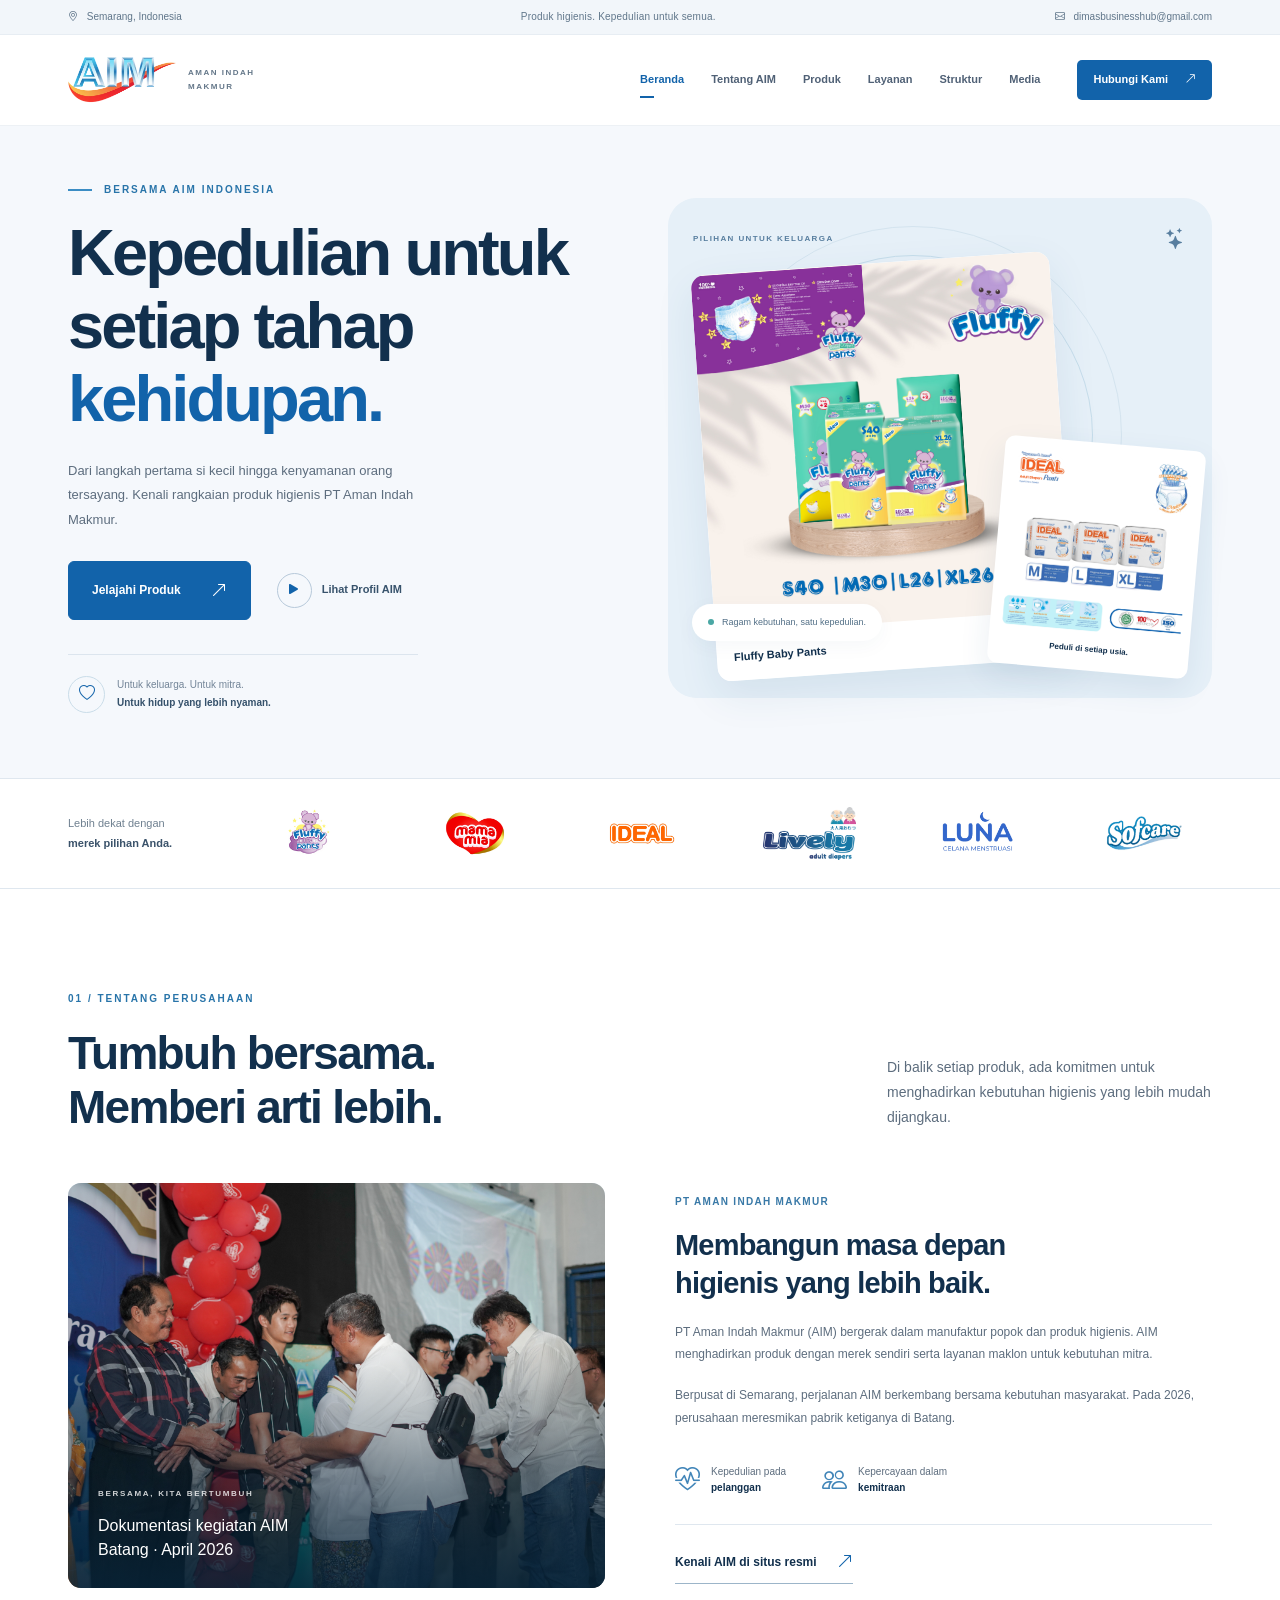
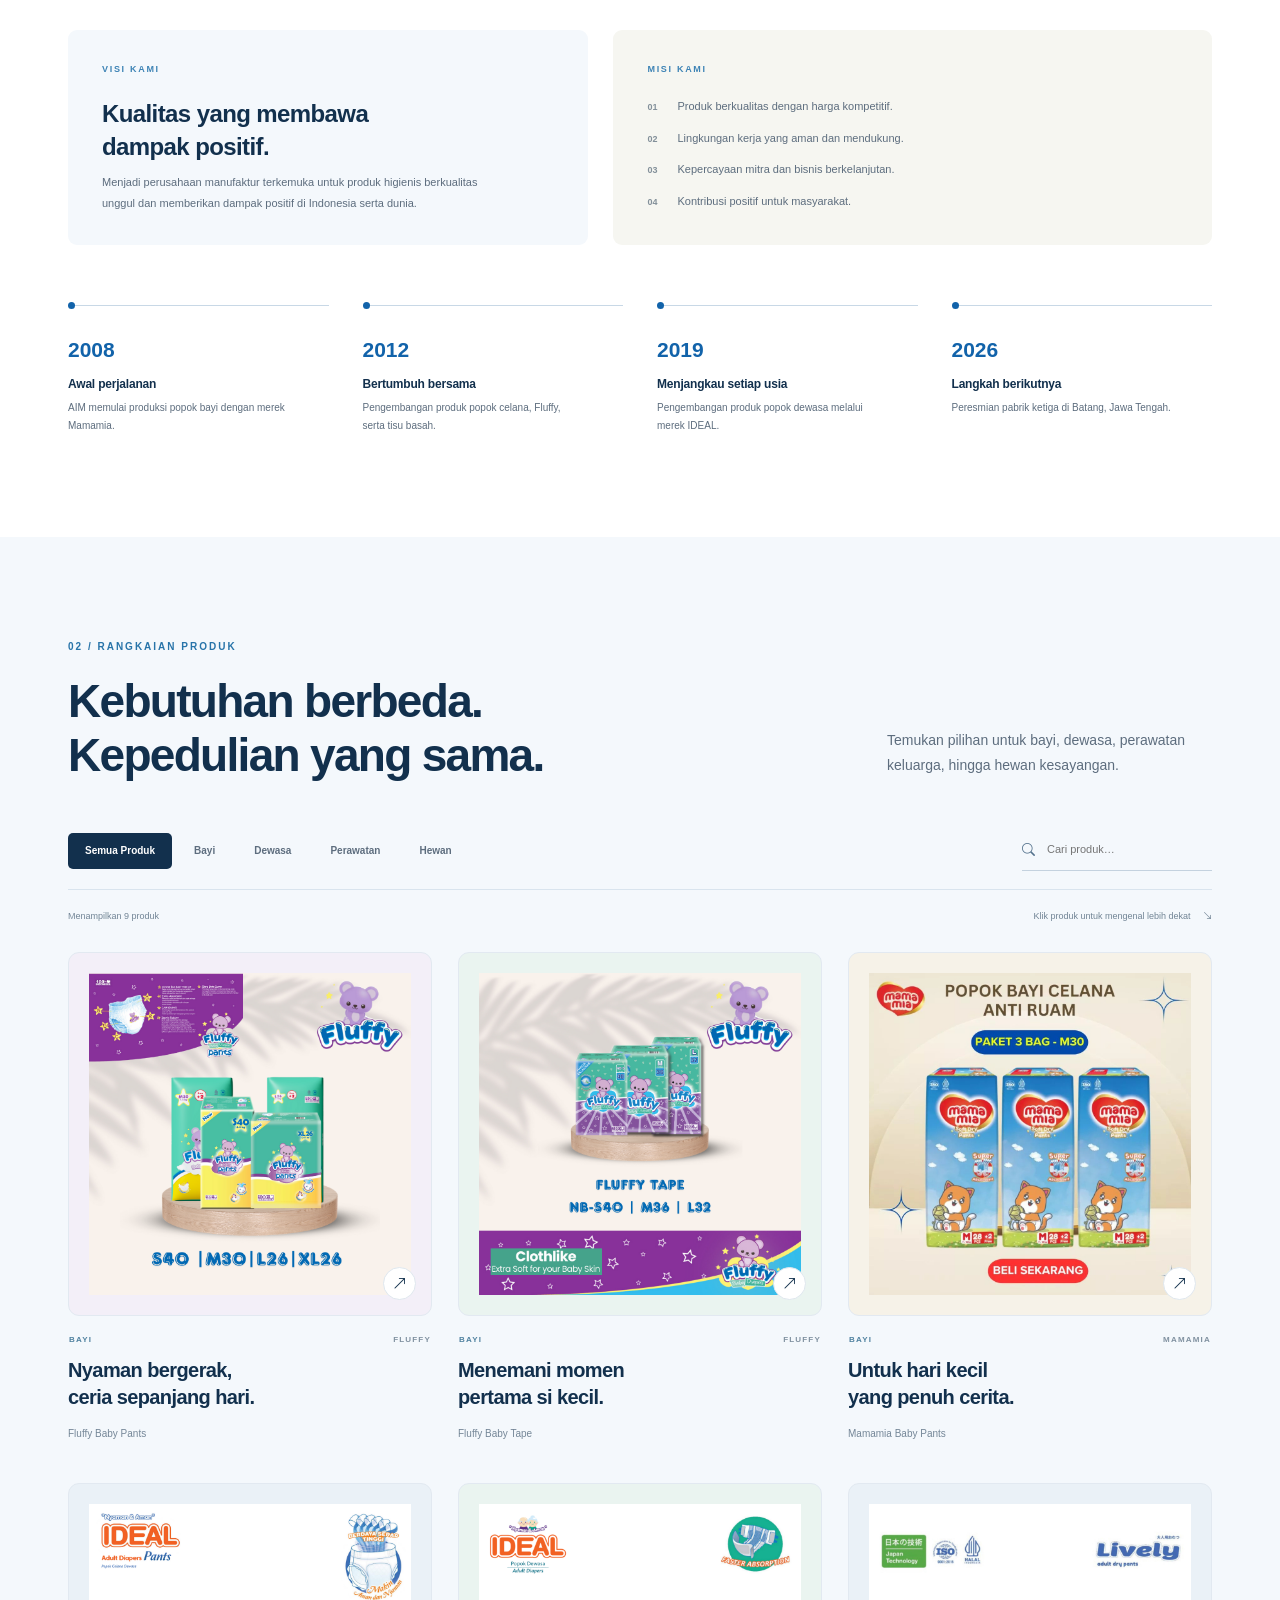
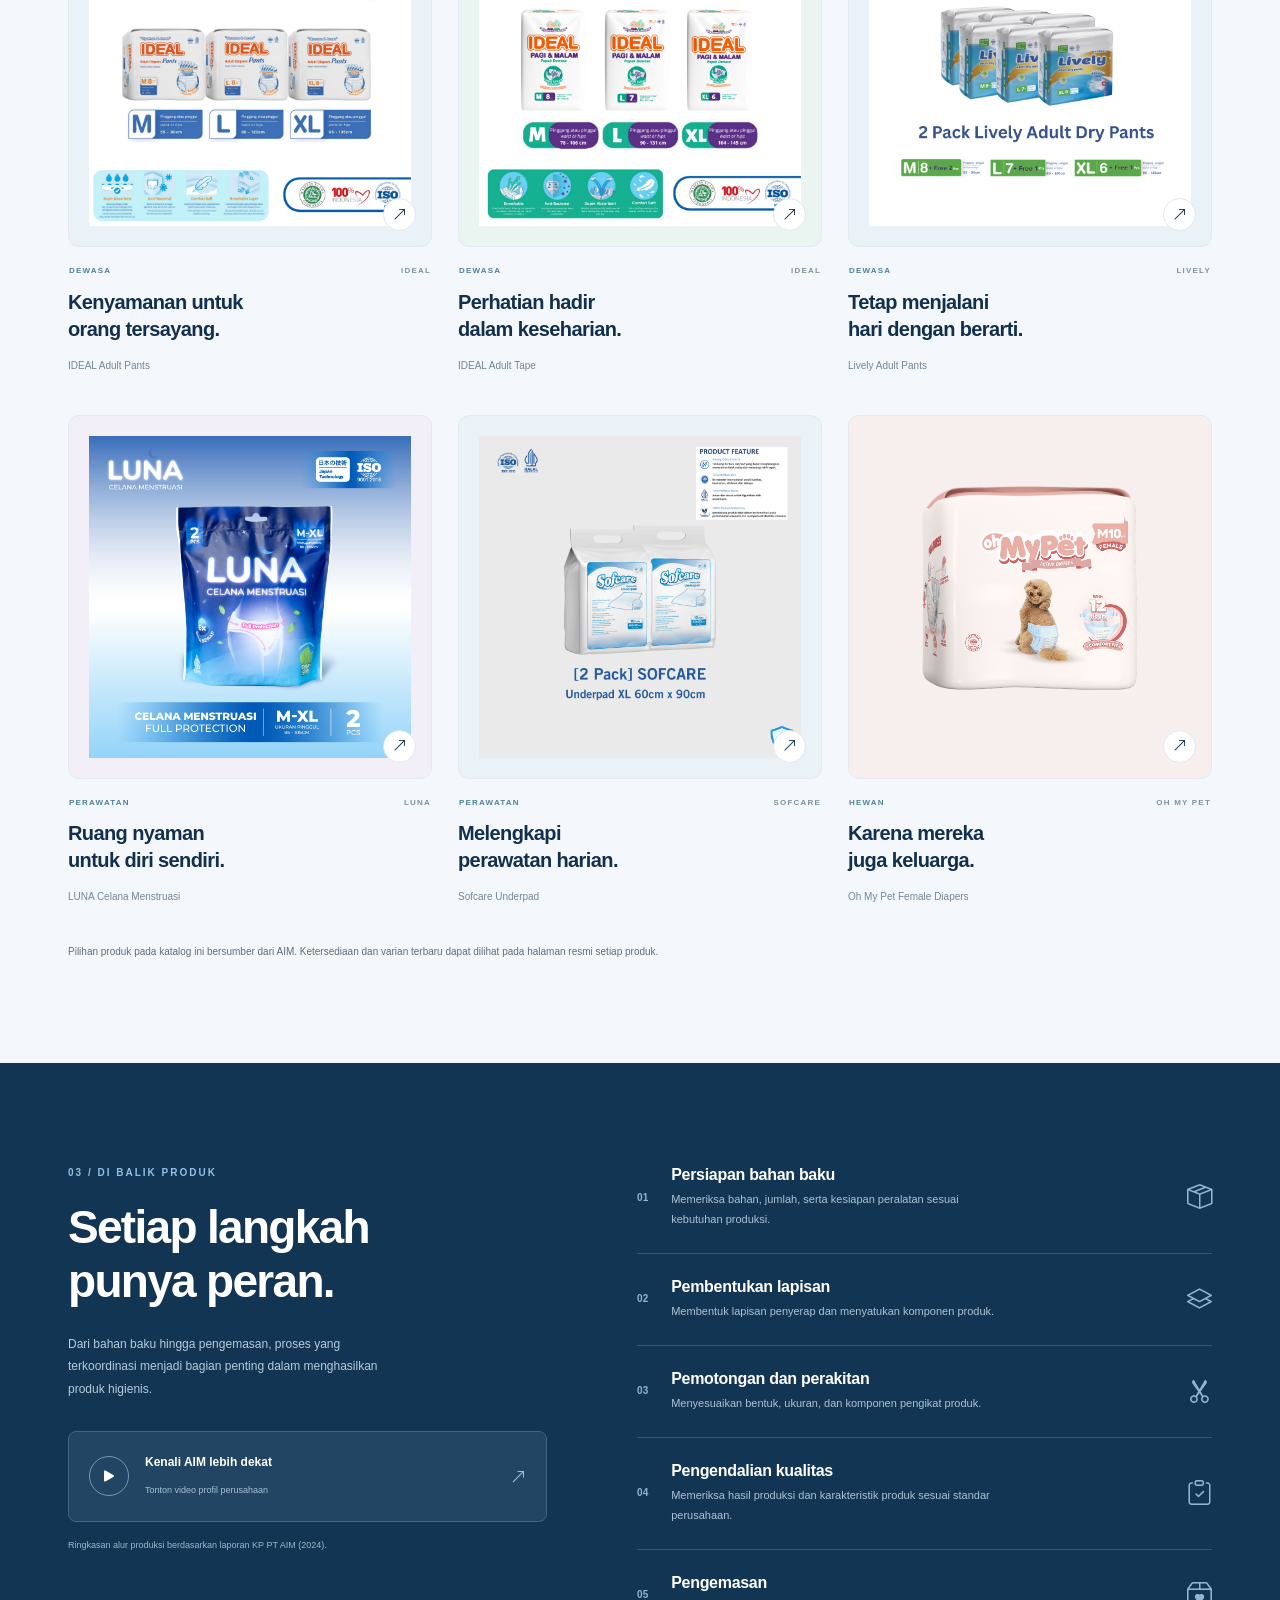
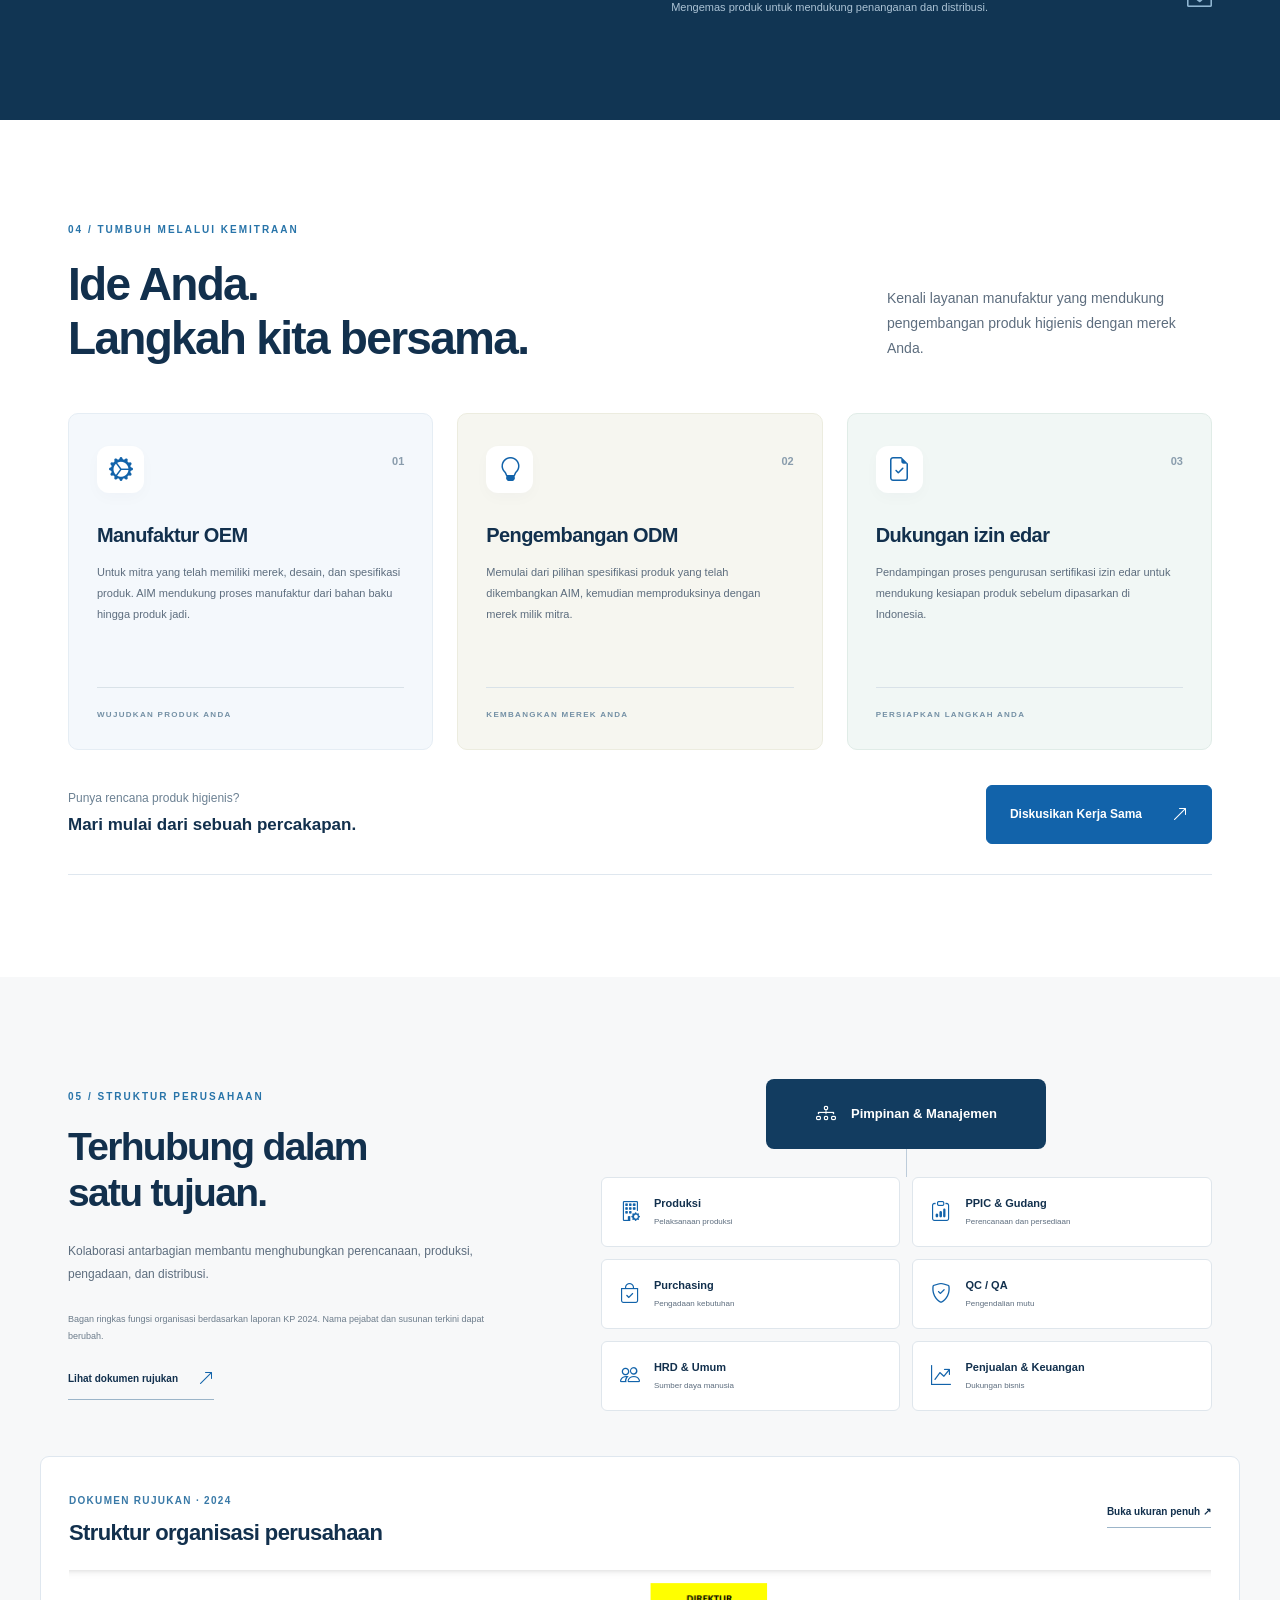
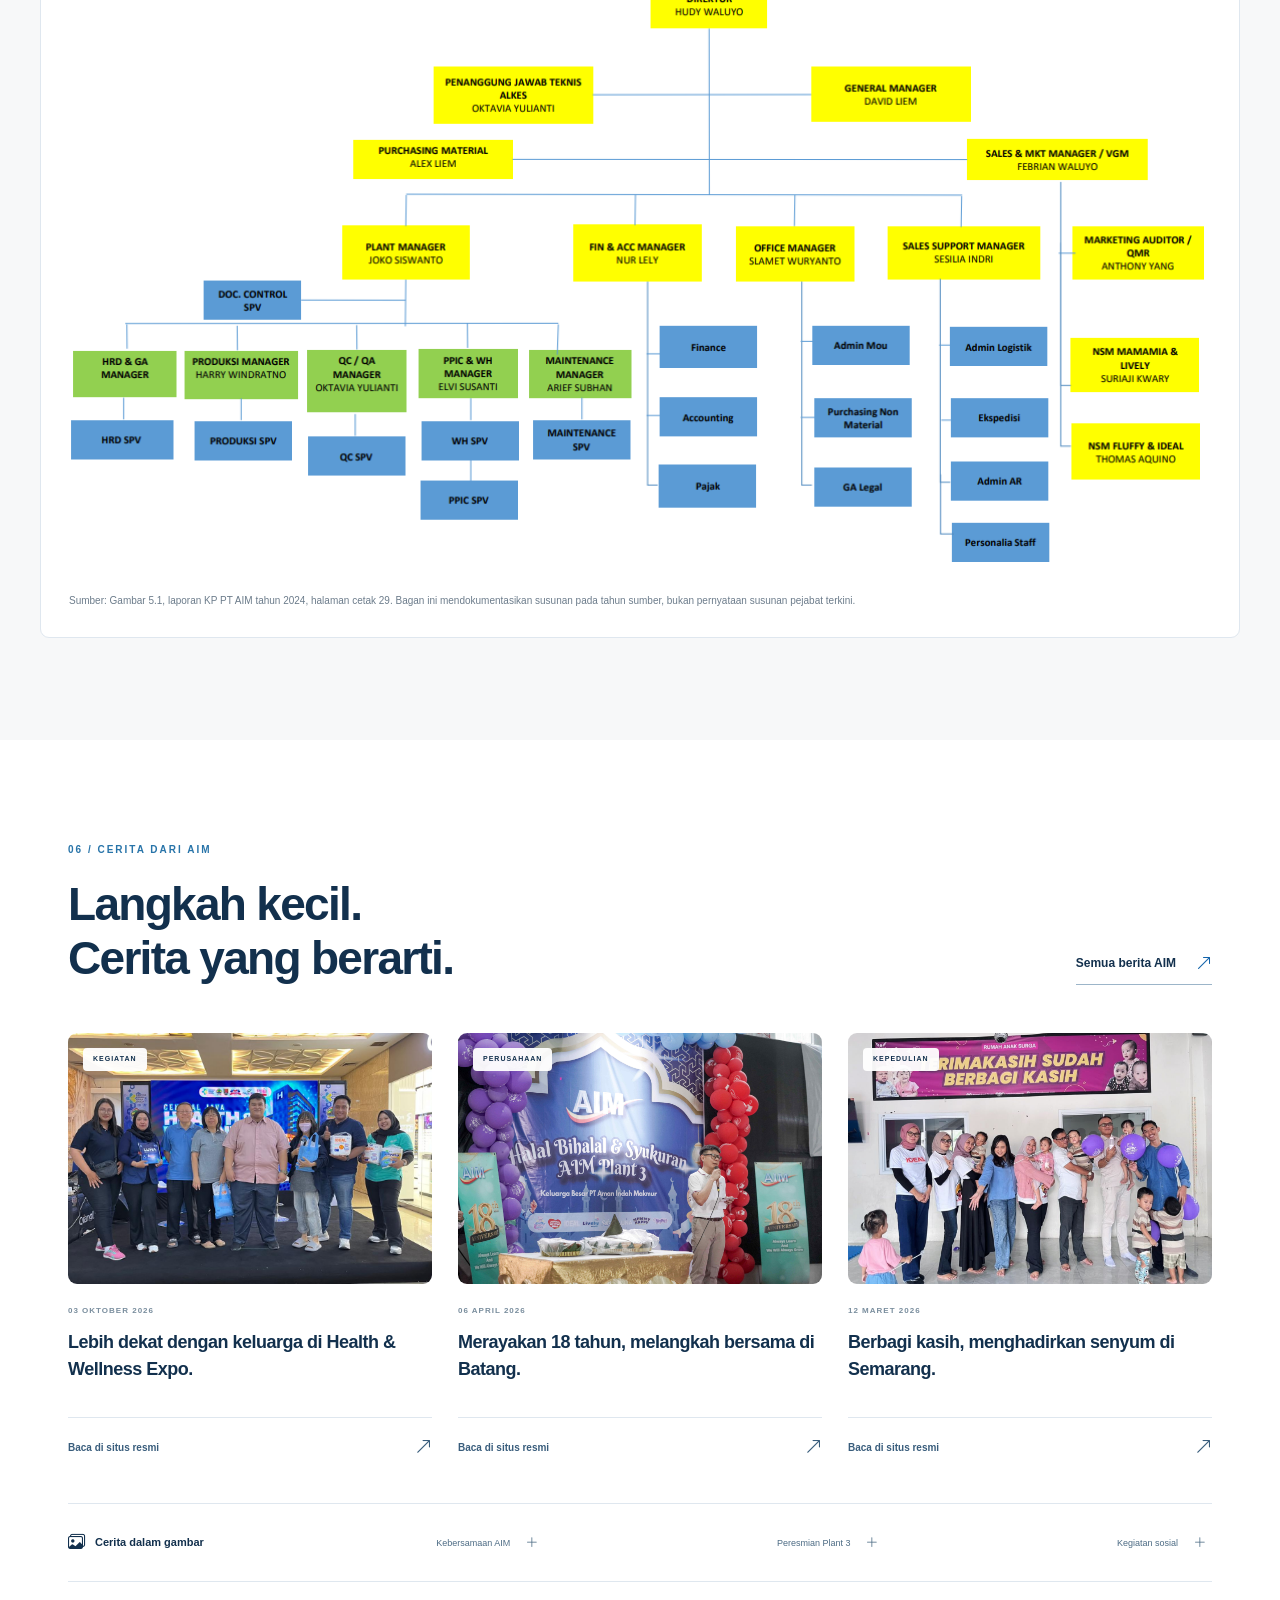
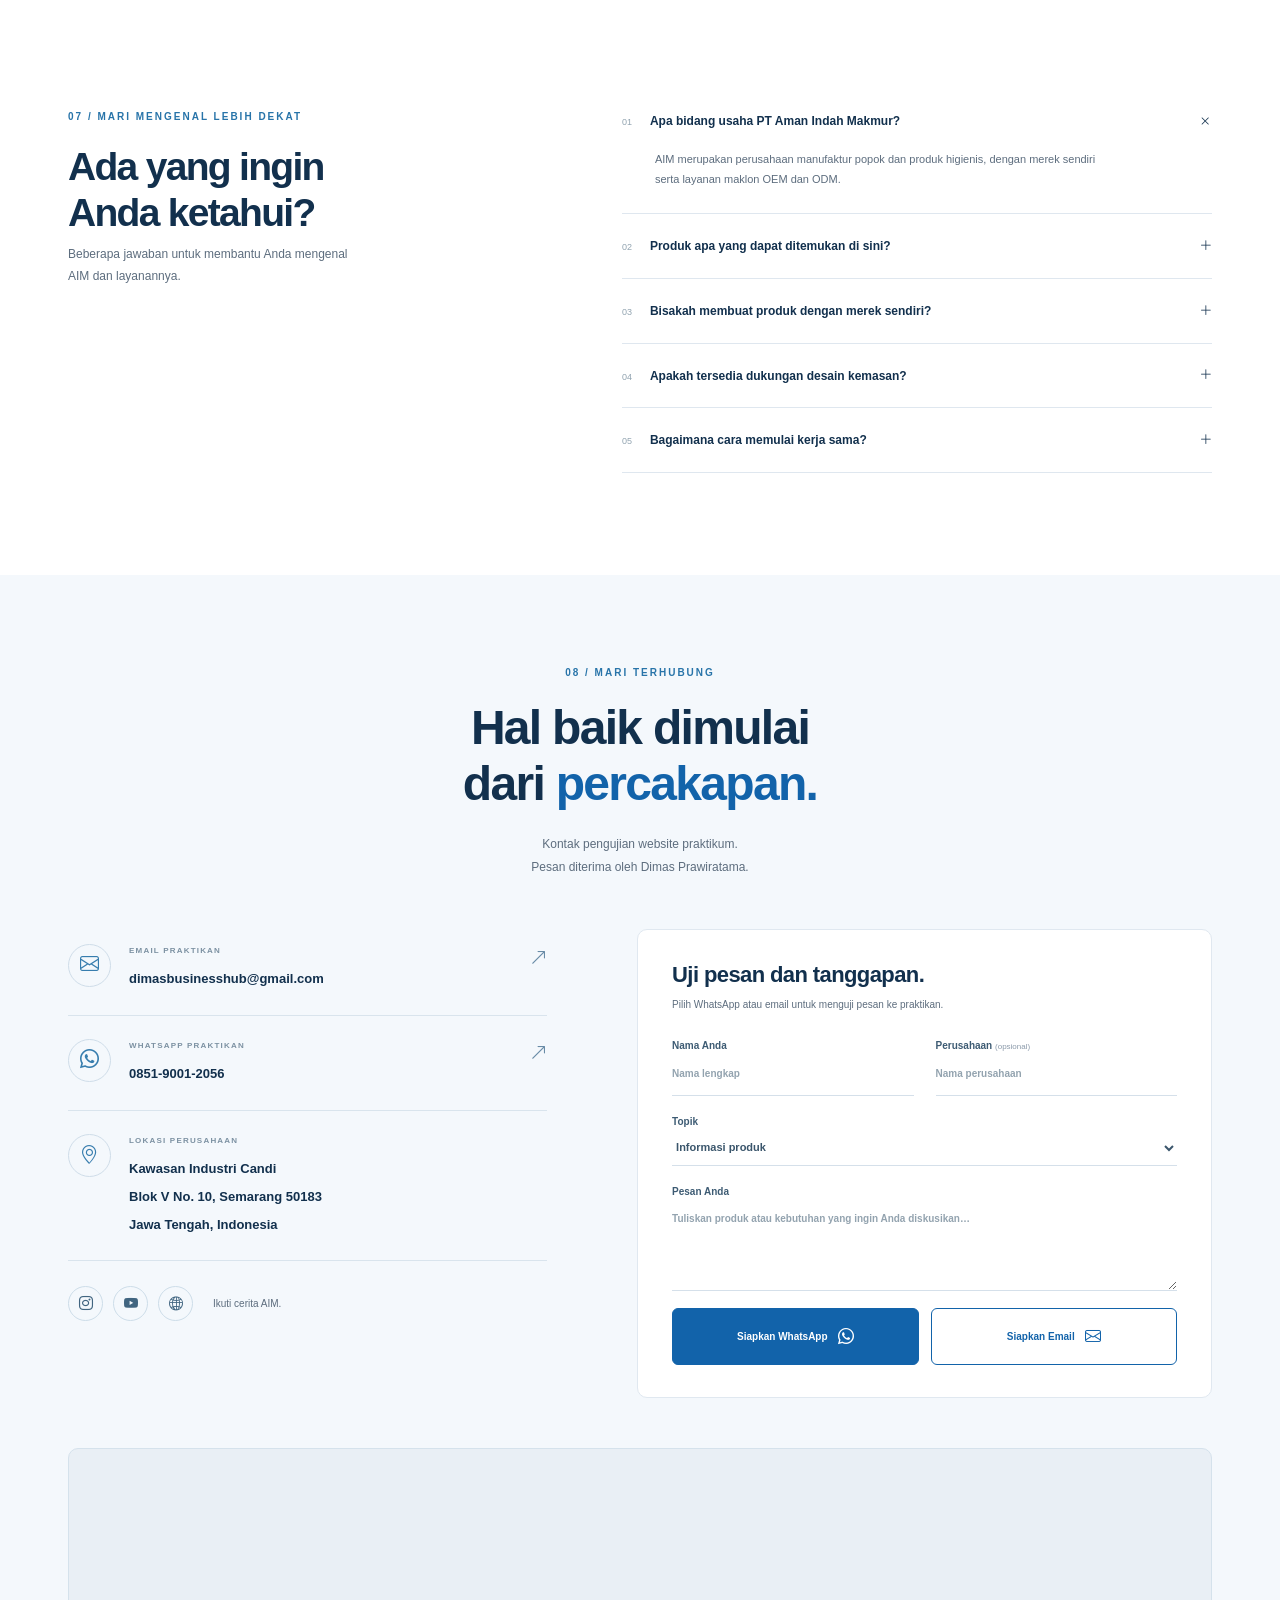
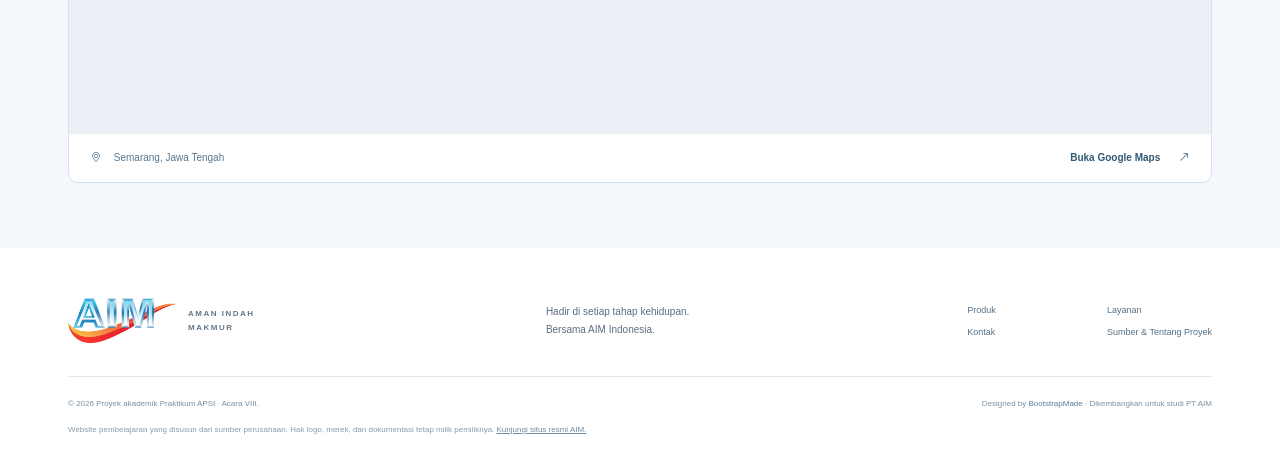
==== commit ede262a4: "Route contact tests to practitioner WhatsApp and email" ====
--- a/index.html
+++ b/index.html
@@ -16,7 +16,7 @@
 </head>
 <body>
   <a class="skip-link" href="#main">Langsung ke konten</a>
-  <div class="topbar"><div class="container topbar-inner"><span><i class="bi bi-geo-alt" aria-hidden="true"></i> Semarang, Indonesia</span><span class="topbar-note">Produk higienis. Kepedulian untuk semua.</span><a href="mailto:oem@aimindonesia.co.id"><i class="bi bi-envelope" aria-hidden="true"></i> oem@aimindonesia.co.id</a></div></div>
+  <div class="topbar"><div class="container topbar-inner"><span><i class="bi bi-geo-alt" aria-hidden="true"></i> Semarang, Indonesia</span><span class="topbar-note">Produk higienis. Kepedulian untuk semua.</span><a href="mailto:dimasbusinesshub@gmail.com"><i class="bi bi-envelope" aria-hidden="true"></i> dimasbusinesshub@gmail.com</a></div></div>
   <header id="header" class="header sticky-top">
     <div class="container header-inner">
       <a class="logo" href="#beranda" aria-label="AIM Indonesia — Beranda"><img src="assets/img/logo-aim.webp" width="434" height="180" alt="Logo AIM"><span>AMAN INDAH MAKMUR</span></a>
@@ -88,9 +88,9 @@
 
     <section id="media" class="section-space section-anchor media-section"><div class="container"><div class="section-heading"><div><p class="eyebrow">06 / CERITA DARI AIM</p><h2>Langkah kecil.<br>Cerita yang berarti.</h2></div><a class="text-link" href="https://aimindonesia.co.id/blog/" target="_blank" rel="noopener noreferrer">Semua berita AIM <i class="bi bi-arrow-up-right" aria-hidden="true"></i></a></div><div class="news-grid"><article class="news-card"><a href="https://aimindonesia.co.id/2026/10/03/pt-aman-indah-makmur-hadirkan-solusi-kesehatan-keluarga-dan-promo-menarik-di-central-java-health-weness-expo-2026/" target="_blank" rel="noopener noreferrer"><div class="news-image"><img src="assets/img/news-expo.jpeg" alt="Tim AIM di Central Java Health & Wellness Expo 2026" width="1280" height="720" loading="lazy"><span>KEGIATAN</span></div><p class="news-date">03 OKTOBER 2026</p><h3>Lebih dekat dengan keluarga di Health &amp; Wellness Expo.</h3><span class="news-read">Baca di situs resmi <i class="bi bi-arrow-up-right" aria-hidden="true"></i></span></a></article><article class="news-card"><a href="https://aimindonesia.co.id/2026/04/06/wujud-syukur-18-tahun-pt-aman-indah-makmur-boyong-ratusan-karyawan-resmikan-pabrik-baru-di-batang-pada-momentum-halal-bihalal/" target="_blank" rel="noopener noreferrer"><div class="news-image"><img src="assets/img/factory-event.jpg" alt="Acara syukuran dan peresmian Plant 3 AIM di Batang" width="6000" height="4000" loading="lazy"><span>PERUSAHAAN</span></div><p class="news-date">06 APRIL 2026</p><h3>Merayakan 18 tahun, melangkah bersama di Batang.</h3><span class="news-read">Baca di situs resmi <i class="bi bi-arrow-up-right" aria-hidden="true"></i></span></a></article><article class="news-card"><a href="https://aimindonesia.co.id/2026/03/12/mengukir-senyum-di-rumah-anak-surga-perjalanan-berbagi-kasih-pt-aman-indah-makmur-di-semarang/" target="_blank" rel="noopener noreferrer"><div class="news-image"><img src="assets/img/news-csr.jpeg" alt="Kegiatan berbagi AIM di Rumah Anak Surga Semarang" width="1280" height="1018" loading="lazy"><span>KEPEDULIAN</span></div><p class="news-date">12 MARET 2026</p><h3>Berbagi kasih, menghadirkan senyum di Semarang.</h3><span class="news-read">Baca di situs resmi <i class="bi bi-arrow-up-right" aria-hidden="true"></i></span></a></article></div><div class="gallery-bar"><span><i class="bi bi-images" aria-hidden="true"></i> Cerita dalam gambar</span><button type="button" data-gallery="0">Kebersamaan AIM <i class="bi bi-plus-lg" aria-hidden="true"></i></button><button type="button" data-gallery="1">Peresmian Plant 3 <i class="bi bi-plus-lg" aria-hidden="true"></i></button><button type="button" data-gallery="2">Kegiatan sosial <i class="bi bi-plus-lg" aria-hidden="true"></i></button></div></div></section>
 
-    <section id="faq" class="section-space faq-section section-anchor"><div class="container faq-layout"><div><p class="eyebrow">07 / MARI MENGENAL LEBIH DEKAT</p><h2>Ada yang ingin<br>Anda ketahui?</h2><p>Beberapa jawaban untuk membantu Anda mengenal AIM dan layanannya.</p></div><div class="faq-list"><details open><summary><span>01</span> Apa bidang usaha PT Aman Indah Makmur?<i class="bi bi-plus-lg" aria-hidden="true"></i></summary><p>AIM merupakan perusahaan manufaktur popok dan produk higienis, dengan merek sendiri serta layanan maklon OEM dan ODM.</p></details><details><summary><span>02</span> Produk apa yang dapat ditemukan di sini?<i class="bi bi-plus-lg" aria-hidden="true"></i></summary><p>Katalog menampilkan pilihan popok bayi, popok dewasa, celana menstruasi, underpad, dan popok hewan. Pilih kategori atau cari nama merek untuk menemukan produk.</p></details><details><summary><span>03</span> Bisakah membuat produk dengan merek sendiri?<i class="bi bi-plus-lg" aria-hidden="true"></i></summary><p>Ya. AIM menawarkan layanan OEM dan ODM. Tim perusahaan dapat membantu menjelaskan pilihan layanan sesuai kebutuhan dan kesiapan produk Anda.</p></details><details><summary><span>04</span> Apakah tersedia dukungan desain kemasan?<i class="bi bi-plus-lg" aria-hidden="true"></i></summary><p>Situs resmi AIM menyebutkan bahwa desain produk dan kemasan tidak tersedia secara internal. Untuk kebutuhan desain, diskusikan rekomendasi mitra dengan tim AIM.</p></details><details><summary><span>05</span> Bagaimana cara memulai kerja sama?<i class="bi bi-plus-lg" aria-hidden="true"></i></summary><p>Hubungi tim melalui email <a href="mailto:oem@aimindonesia.co.id">oem@aimindonesia.co.id</a> atau WhatsApp <a href="https://wa.me/6282138154528" target="_blank" rel="noopener noreferrer">0821-3815-4528</a>. Sampaikan jenis produk dan kebutuhan Anda.</p></details></div></div></section>
+    <section id="faq" class="section-space faq-section section-anchor"><div class="container faq-layout"><div><p class="eyebrow">07 / MARI MENGENAL LEBIH DEKAT</p><h2>Ada yang ingin<br>Anda ketahui?</h2><p>Beberapa jawaban untuk membantu Anda mengenal AIM dan layanannya.</p></div><div class="faq-list"><details open><summary><span>01</span> Apa bidang usaha PT Aman Indah Makmur?<i class="bi bi-plus-lg" aria-hidden="true"></i></summary><p>AIM merupakan perusahaan manufaktur popok dan produk higienis, dengan merek sendiri serta layanan maklon OEM dan ODM.</p></details><details><summary><span>02</span> Produk apa yang dapat ditemukan di sini?<i class="bi bi-plus-lg" aria-hidden="true"></i></summary><p>Katalog menampilkan pilihan popok bayi, popok dewasa, celana menstruasi, underpad, dan popok hewan. Pilih kategori atau cari nama merek untuk menemukan produk.</p></details><details><summary><span>03</span> Bisakah membuat produk dengan merek sendiri?<i class="bi bi-plus-lg" aria-hidden="true"></i></summary><p>Ya. AIM menawarkan layanan OEM dan ODM. Tim perusahaan dapat membantu menjelaskan pilihan layanan sesuai kebutuhan dan kesiapan produk Anda.</p></details><details><summary><span>04</span> Apakah tersedia dukungan desain kemasan?<i class="bi bi-plus-lg" aria-hidden="true"></i></summary><p>Situs resmi AIM menyebutkan bahwa desain produk dan kemasan tidak tersedia secara internal. Untuk kebutuhan desain, diskusikan rekomendasi mitra dengan tim AIM.</p></details><details><summary><span>05</span> Bagaimana cara memulai kerja sama?<i class="bi bi-plus-lg" aria-hidden="true"></i></summary><p>Untuk simulasi praktikum, hubungi Dimas melalui email <a href="mailto:dimasbusinesshub@gmail.com">dimasbusinesshub@gmail.com</a> atau WhatsApp <a href="https://wa.me/6285190012056" target="_blank" rel="noopener noreferrer">0851-9001-2056</a>. Sampaikan jenis produk dan kebutuhan Anda.</p></details></div></div></section>
 
-    <section id="kontak" class="contact-aim section-anchor"><div class="container"><div class="contact-heading"><p class="eyebrow">08 / MARI TERHUBUNG</p><h2>Hal baik dimulai<br>dari <span>percakapan.</span></h2><p>Untuk informasi produk dan peluang kerja sama,<br>hubungi tim PT Aman Indah Makmur.</p></div><div class="contact-layout"><div class="contact-info"><a class="contact-row" href="mailto:oem@aimindonesia.co.id"><span class="contact-symbol"><i class="bi bi-envelope" aria-hidden="true"></i></span><span><small>EMAIL</small><strong>oem@aimindonesia.co.id</strong></span><i class="bi bi-arrow-up-right" aria-hidden="true"></i></a><a class="contact-row" href="https://wa.me/6282138154528" target="_blank" rel="noopener noreferrer"><span class="contact-symbol"><i class="bi bi-whatsapp" aria-hidden="true"></i></span><span><small>WHATSAPP</small><strong>0821-3815-4528</strong></span><i class="bi bi-arrow-up-right" aria-hidden="true"></i></a><div class="contact-row"><span class="contact-symbol"><i class="bi bi-geo-alt" aria-hidden="true"></i></span><span><small>LOKASI PERUSAHAAN</small><strong>Kawasan Industri Candi<br>Blok V No. 10, Semarang 50183<br>Jawa Tengah, Indonesia</strong></span></div><div class="social-links"><a href="https://www.instagram.com/amanindahmakmur/" target="_blank" rel="noopener noreferrer" aria-label="Instagram AIM"><i class="bi bi-instagram" aria-hidden="true"></i></a><a href="https://www.youtube.com/channel/UCybNDHfVvS1RXdWMzXYsyBQ" target="_blank" rel="noopener noreferrer" aria-label="YouTube Aman Indah Makmur"><i class="bi bi-youtube" aria-hidden="true"></i></a><a href="https://aimindonesia.co.id/" target="_blank" rel="noopener noreferrer" aria-label="Situs resmi AIM"><i class="bi bi-globe2" aria-hidden="true"></i></a><span>Ikuti cerita AIM.</span></div></div><form id="contact-form" class="contact-form"><h3>Ceritakan kebutuhan Anda.</h3><p>Siapkan pesan, lalu lanjutkan percakapan melalui WhatsApp.</p><div class="form-two"><label>Nama Anda<input name="name" required maxlength="80" autocomplete="name" placeholder="Nama lengkap"></label><label>Perusahaan <span>(opsional)</span><input name="company" maxlength="100" autocomplete="organization" placeholder="Nama perusahaan"></label></div><label>Topik<select name="topic" required><option value="Informasi produk">Informasi produk</option><option value="Kerja sama OEM / ODM">Kerja sama OEM / ODM</option><option value="Distribusi dan kemitraan">Distribusi dan kemitraan</option><option value="Pertanyaan lainnya">Pertanyaan lainnya</option></select></label><label>Pesan Anda<textarea name="message" rows="3" required minlength="10" maxlength="1500" placeholder="Tuliskan produk atau kebutuhan yang ingin Anda diskusikan…"></textarea></label><button type="submit" class="btn-aim">Siapkan Pesan WhatsApp <i class="bi bi-arrow-up-right" aria-hidden="true"></i></button><div id="message-result" class="message-result" role="status" hidden><p>Pesan siap. Buka WhatsApp, tinjau kembali, lalu kirim.</p><a id="whatsapp-draft" href="https://wa.me/6282138154528" target="_blank" rel="noopener noreferrer">Buka WhatsApp <i class="bi bi-arrow-up-right" aria-hidden="true"></i></a></div></form></div><div class="map-layout"><iframe title="Peta kawasan PT Aman Indah Makmur di Semarang" src="https://www.google.com/maps?q=PT%20Aman%20Indah%20Makmur%20Kawasan%20Industri%20Candi%20Blok%20V%20No%2010%20Semarang&output=embed" height="320" loading="lazy" referrerpolicy="no-referrer-when-downgrade" allowfullscreen></iframe><div class="map-caption"><span><i class="bi bi-geo-alt" aria-hidden="true"></i> Semarang, Jawa Tengah</span><a href="https://www.google.com/maps/search/?api=1&query=PT+Aman+Indah+Makmur+Kawasan+Industri+Candi+Blok+V+No+10+Semarang" target="_blank" rel="noopener noreferrer">Buka Google Maps <i class="bi bi-arrow-up-right" aria-hidden="true"></i></a></div></div></div></section>
+    <section id="kontak" class="contact-aim section-anchor"><div class="container"><div class="contact-heading"><p class="eyebrow">08 / MARI TERHUBUNG</p><h2>Hal baik dimulai<br>dari <span>percakapan.</span></h2><p>Kontak pengujian website praktikum.<br>Pesan diterima oleh Dimas Prawiratama.</p></div><div class="contact-layout"><div class="contact-info"><a class="contact-row" href="mailto:dimasbusinesshub@gmail.com"><span class="contact-symbol"><i class="bi bi-envelope" aria-hidden="true"></i></span><span><small>EMAIL PRAKTIKAN</small><strong>dimasbusinesshub@gmail.com</strong></span><i class="bi bi-arrow-up-right" aria-hidden="true"></i></a><a class="contact-row" href="https://wa.me/6285190012056" target="_blank" rel="noopener noreferrer"><span class="contact-symbol"><i class="bi bi-whatsapp" aria-hidden="true"></i></span><span><small>WHATSAPP PRAKTIKAN</small><strong>0851-9001-2056</strong></span><i class="bi bi-arrow-up-right" aria-hidden="true"></i></a><div class="contact-row"><span class="contact-symbol"><i class="bi bi-geo-alt" aria-hidden="true"></i></span><span><small>LOKASI PERUSAHAAN</small><strong>Kawasan Industri Candi<br>Blok V No. 10, Semarang 50183<br>Jawa Tengah, Indonesia</strong></span></div><div class="social-links"><a href="https://www.instagram.com/amanindahmakmur/" target="_blank" rel="noopener noreferrer" aria-label="Instagram AIM"><i class="bi bi-instagram" aria-hidden="true"></i></a><a href="https://www.youtube.com/channel/UCybNDHfVvS1RXdWMzXYsyBQ" target="_blank" rel="noopener noreferrer" aria-label="YouTube Aman Indah Makmur"><i class="bi bi-youtube" aria-hidden="true"></i></a><a href="https://aimindonesia.co.id/" target="_blank" rel="noopener noreferrer" aria-label="Situs resmi AIM"><i class="bi bi-globe2" aria-hidden="true"></i></a><span>Ikuti cerita AIM.</span></div></div><form id="contact-form" class="contact-form"><h3>Uji pesan dan tanggapan.</h3><p>Pilih WhatsApp atau email untuk menguji pesan ke praktikan.</p><div class="form-two"><label>Nama Anda<input name="name" required maxlength="80" autocomplete="name" placeholder="Nama lengkap"></label><label>Perusahaan <span>(opsional)</span><input name="company" maxlength="100" autocomplete="organization" placeholder="Nama perusahaan"></label></div><label>Topik<select name="topic" required><option value="Informasi produk">Informasi produk</option><option value="Kerja sama OEM / ODM">Kerja sama OEM / ODM</option><option value="Distribusi dan kemitraan">Distribusi dan kemitraan</option><option value="Pertanyaan lainnya">Pertanyaan lainnya</option></select></label><label>Pesan Anda<textarea name="message" rows="3" required minlength="10" maxlength="1500" placeholder="Tuliskan produk atau kebutuhan yang ingin Anda diskusikan…"></textarea></label><div class="contact-actions"><button type="submit" name="channel" value="whatsapp" class="btn-aim">Siapkan WhatsApp <i class="bi bi-whatsapp" aria-hidden="true"></i></button><button type="submit" name="channel" value="email" class="btn-aim btn-email">Siapkan Email <i class="bi bi-envelope" aria-hidden="true"></i></button></div><div id="message-result" class="message-result" role="status" hidden><p id="message-status">Pesan siap. Buka WhatsApp, tinjau kembali, lalu kirim.</p><a id="whatsapp-draft" href="https://wa.me/6285190012056" target="_blank" rel="noopener noreferrer">Buka WhatsApp <i class="bi bi-arrow-up-right" aria-hidden="true"></i></a><a id="email-draft" href="mailto:dimasbusinesshub@gmail.com" hidden>Buka Email <i class="bi bi-arrow-up-right" aria-hidden="true"></i></a></div></form></div><div class="map-layout"><iframe title="Peta kawasan PT Aman Indah Makmur di Semarang" src="https://www.google.com/maps?q=PT%20Aman%20Indah%20Makmur%20Kawasan%20Industri%20Candi%20Blok%20V%20No%2010%20Semarang&output=embed" height="320" loading="lazy" referrerpolicy="no-referrer-when-downgrade" allowfullscreen></iframe><div class="map-caption"><span><i class="bi bi-geo-alt" aria-hidden="true"></i> Semarang, Jawa Tengah</span><a href="https://www.google.com/maps/search/?api=1&query=PT+Aman+Indah+Makmur+Kawasan+Industri+Candi+Blok+V+No+10+Semarang" target="_blank" rel="noopener noreferrer">Buka Google Maps <i class="bi bi-arrow-up-right" aria-hidden="true"></i></a></div></div></div></section>
   </main>
   <footer class="aim-footer"><div class="container"><div class="footer-main"><a class="logo" href="#beranda"><img src="assets/img/logo-aim.webp" width="434" height="180" alt="Logo AIM"><span>AMAN INDAH MAKMUR</span></a><p>Hadir di setiap tahap kehidupan.<br>Bersama AIM Indonesia.</p><div><a href="#produk">Produk</a><a href="#layanan">Layanan</a><a href="#kontak">Kontak</a><a href="sumber.html">Sumber &amp; Tentang Proyek</a></div></div><div class="footer-bottom"><span>© <span id="year">2026</span> Proyek akademik Praktikum APSI · Acara VIII.</span><span>Designed by <a href="https://bootstrapmade.com/" target="_blank" rel="noopener noreferrer">BootstrapMade</a> · Dikembangkan untuk studi PT AIM</span></div><p class="academic-note">Website pembelajaran yang disusun dari sumber perusahaan. Hak logo, merek, dan dokumentasi tetap milik pemiliknya. <a href="https://aimindonesia.co.id/" target="_blank" rel="noopener noreferrer">Kunjungi situs resmi AIM.</a></p></div></footer>
   <a class="back-top" href="#beranda" aria-label="Kembali ke atas"><i class="bi bi-arrow-up" aria-hidden="true"></i></a>
--- a/assets/css/aim.css
+++ b/assets/css/aim.css
@@ -18,5 +18,6 @@
 .header .logo>span{font-family:Manrope,Arial,sans-serif;font-size:8px;color:#647789;font-weight:700;letter-spacing:1.5px;max-width:80px;line-height:1.7;text-transform:none}
 @media(max-width:640px){.header .logo>span{font-size:6px;letter-spacing:1.1px}}
 @media(prefers-reduced-motion:reduce){html{scroll-behavior:auto}*,*:before,*:after{animation:none!important;transition:none!important}}
+.contact-actions{display:grid;grid-template-columns:1fr 1fr;gap:12px;margin-top:4px}.contact-actions .btn-aim{margin-top:0;justify-content:center;gap:10px;padding:14px 12px;font-size:10px}.contact-actions .btn-email{background:#fff;color:var(--blue)}.contact-actions .btn-email:hover{background:#eaf3fa;color:#0b4d89}@media(max-width:640px){.contact-actions{grid-template-columns:1fr}}
 
 .org-document{margin-top:45px;background:#fff;border:1px solid #dfe7ef;border-radius:9px;padding:28px}.org-document-heading{display:flex;justify-content:space-between;align-items:center;gap:25px;margin-bottom:24px}.org-document h3{font-size:22px;margin:8px 0 0}.org-document>a{display:block}.org-document img{width:100%;height:auto}.org-document>.source-note{margin:20px 0 0}.org-document .text-link{font-size:10px;flex-shrink:0}@media(max-width:640px){.org-document{width:calc(100% - 44px);padding:20px}.org-document-heading{display:block}.org-document h3{font-size:20px;margin-bottom:17px}.org-document>.source-note{font-size:9px}}
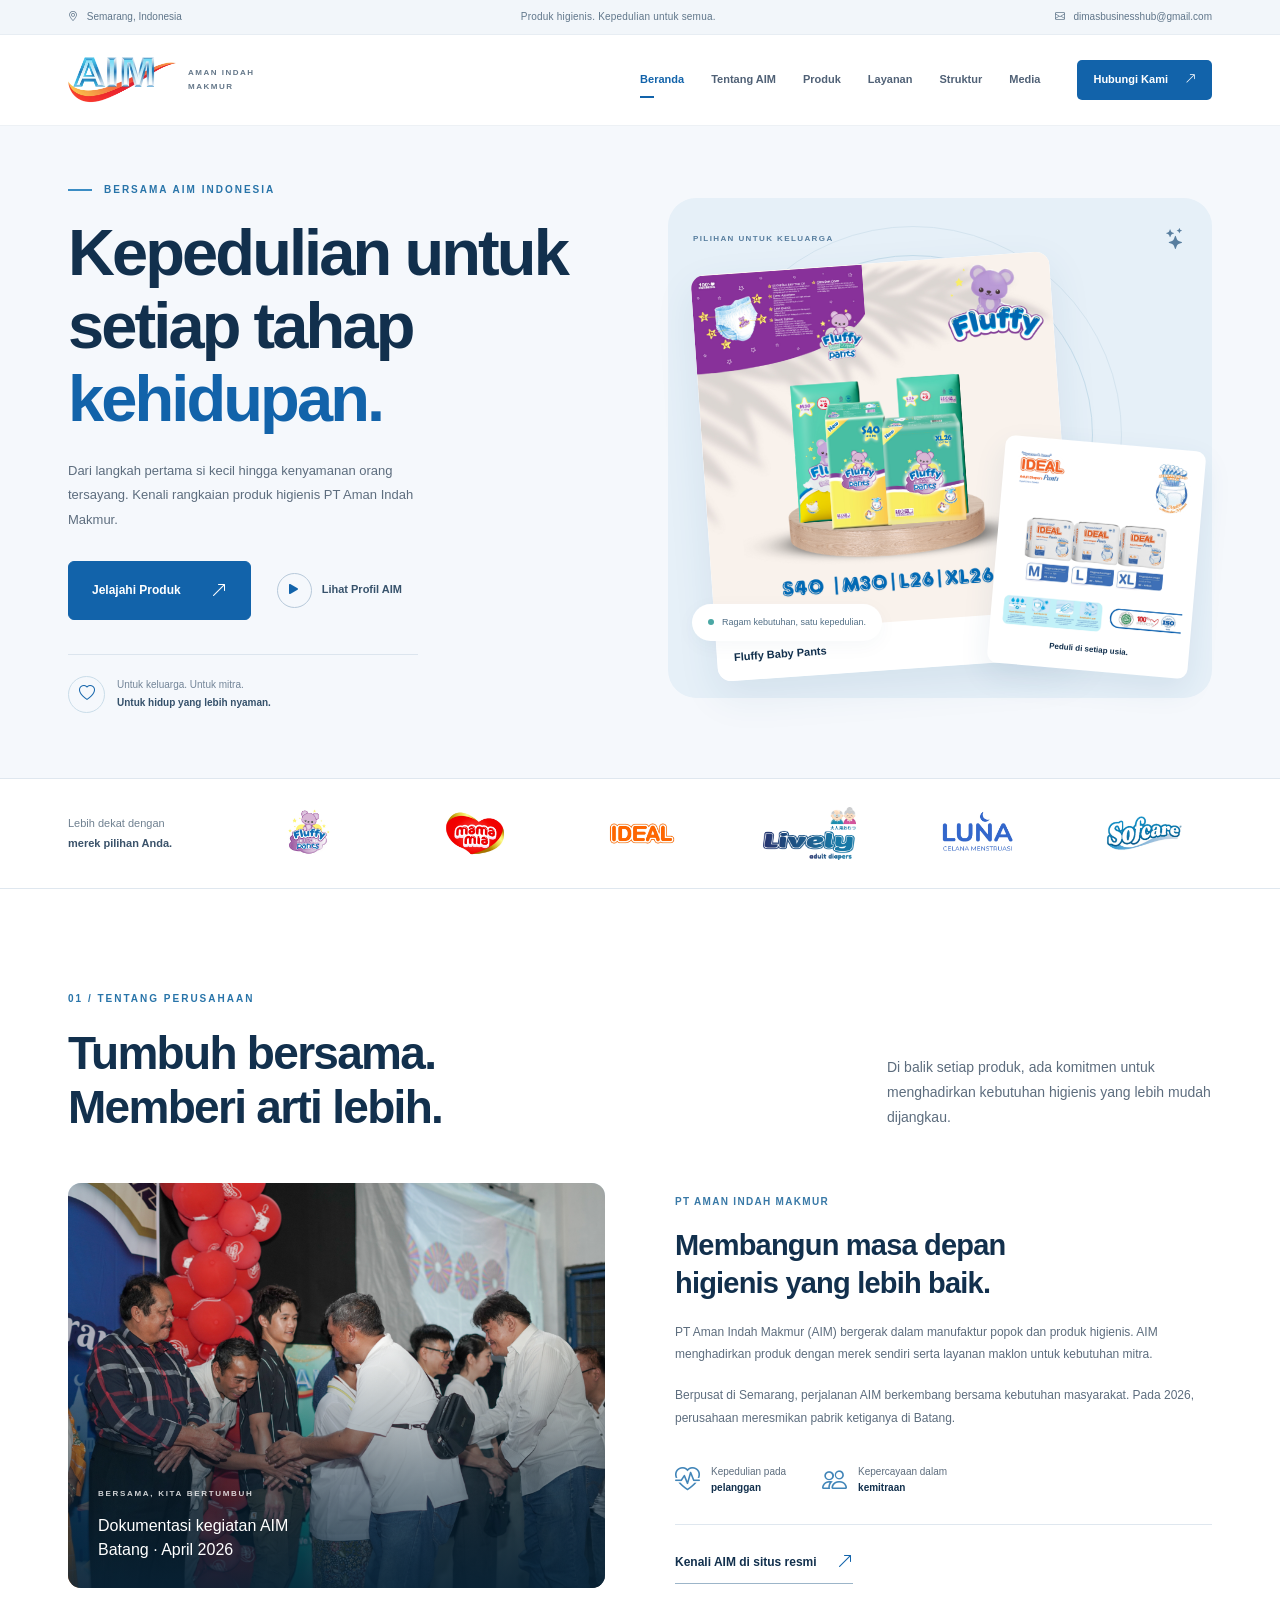
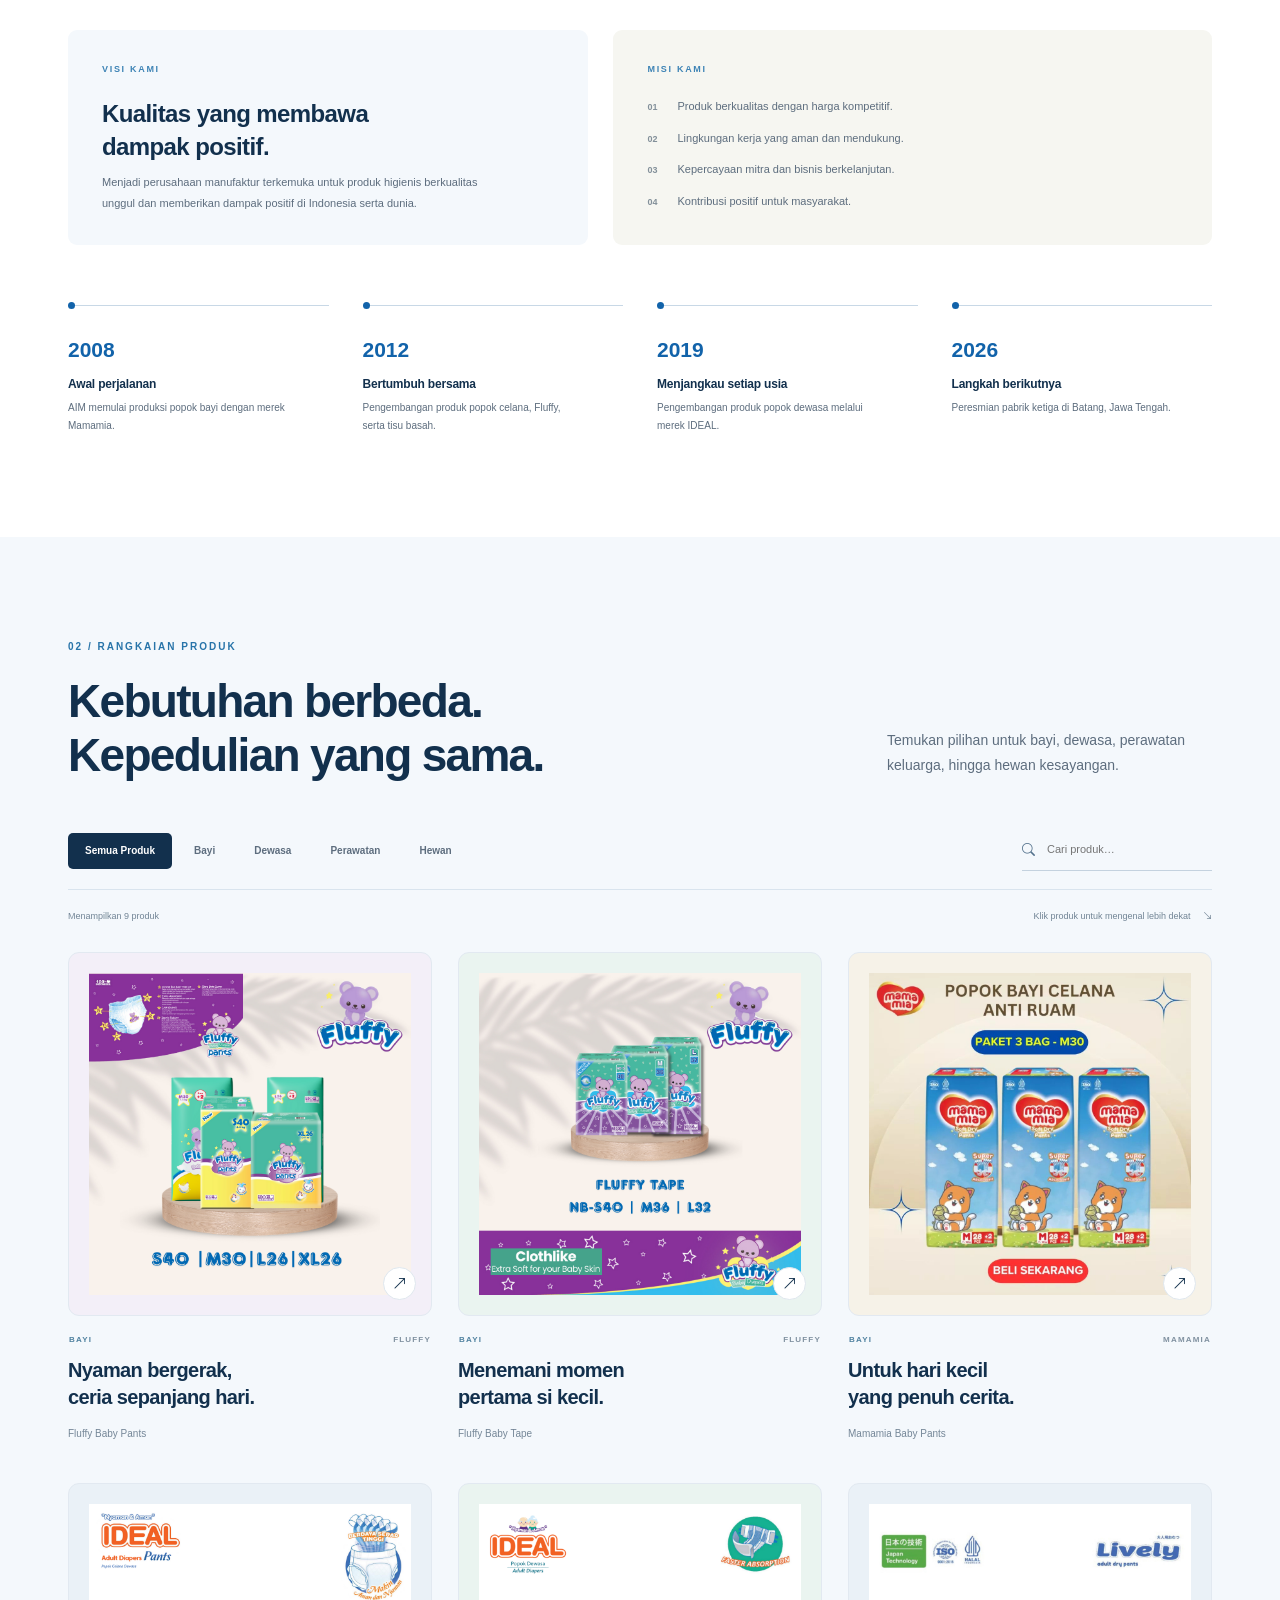
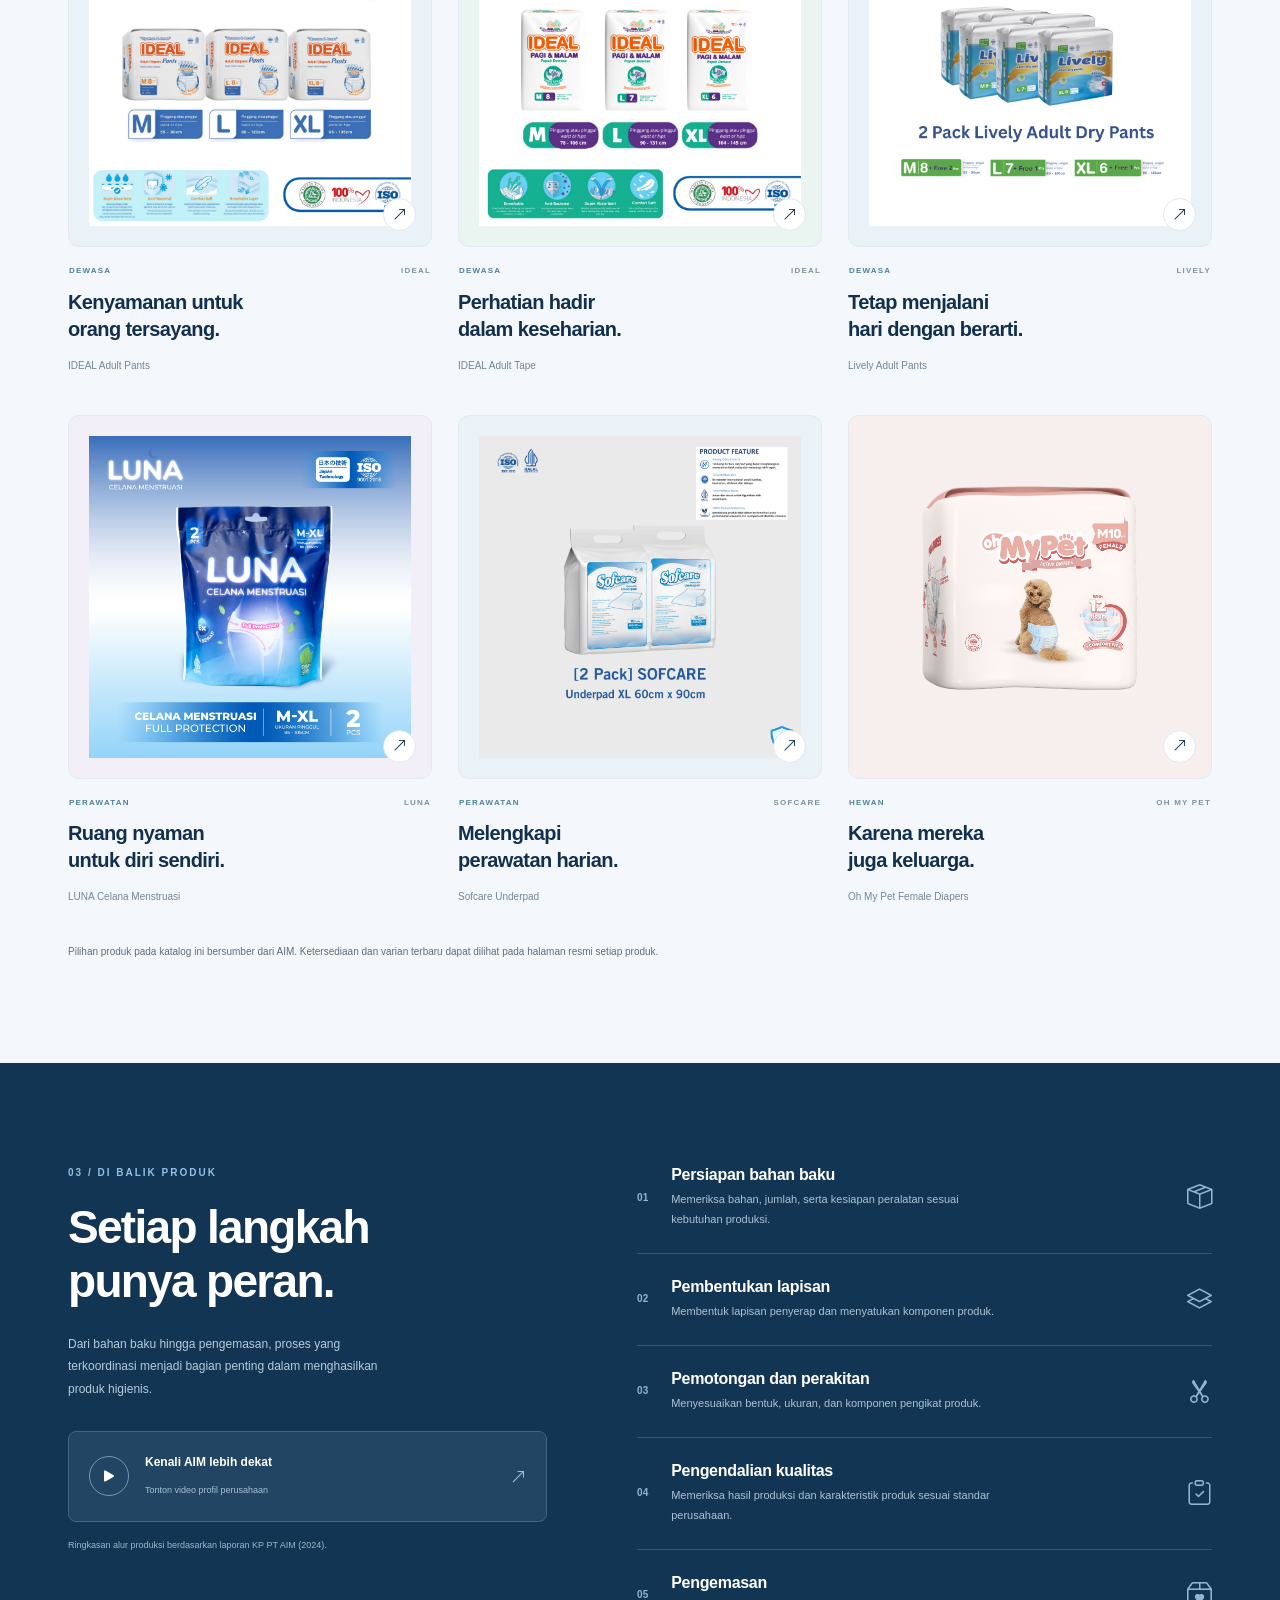
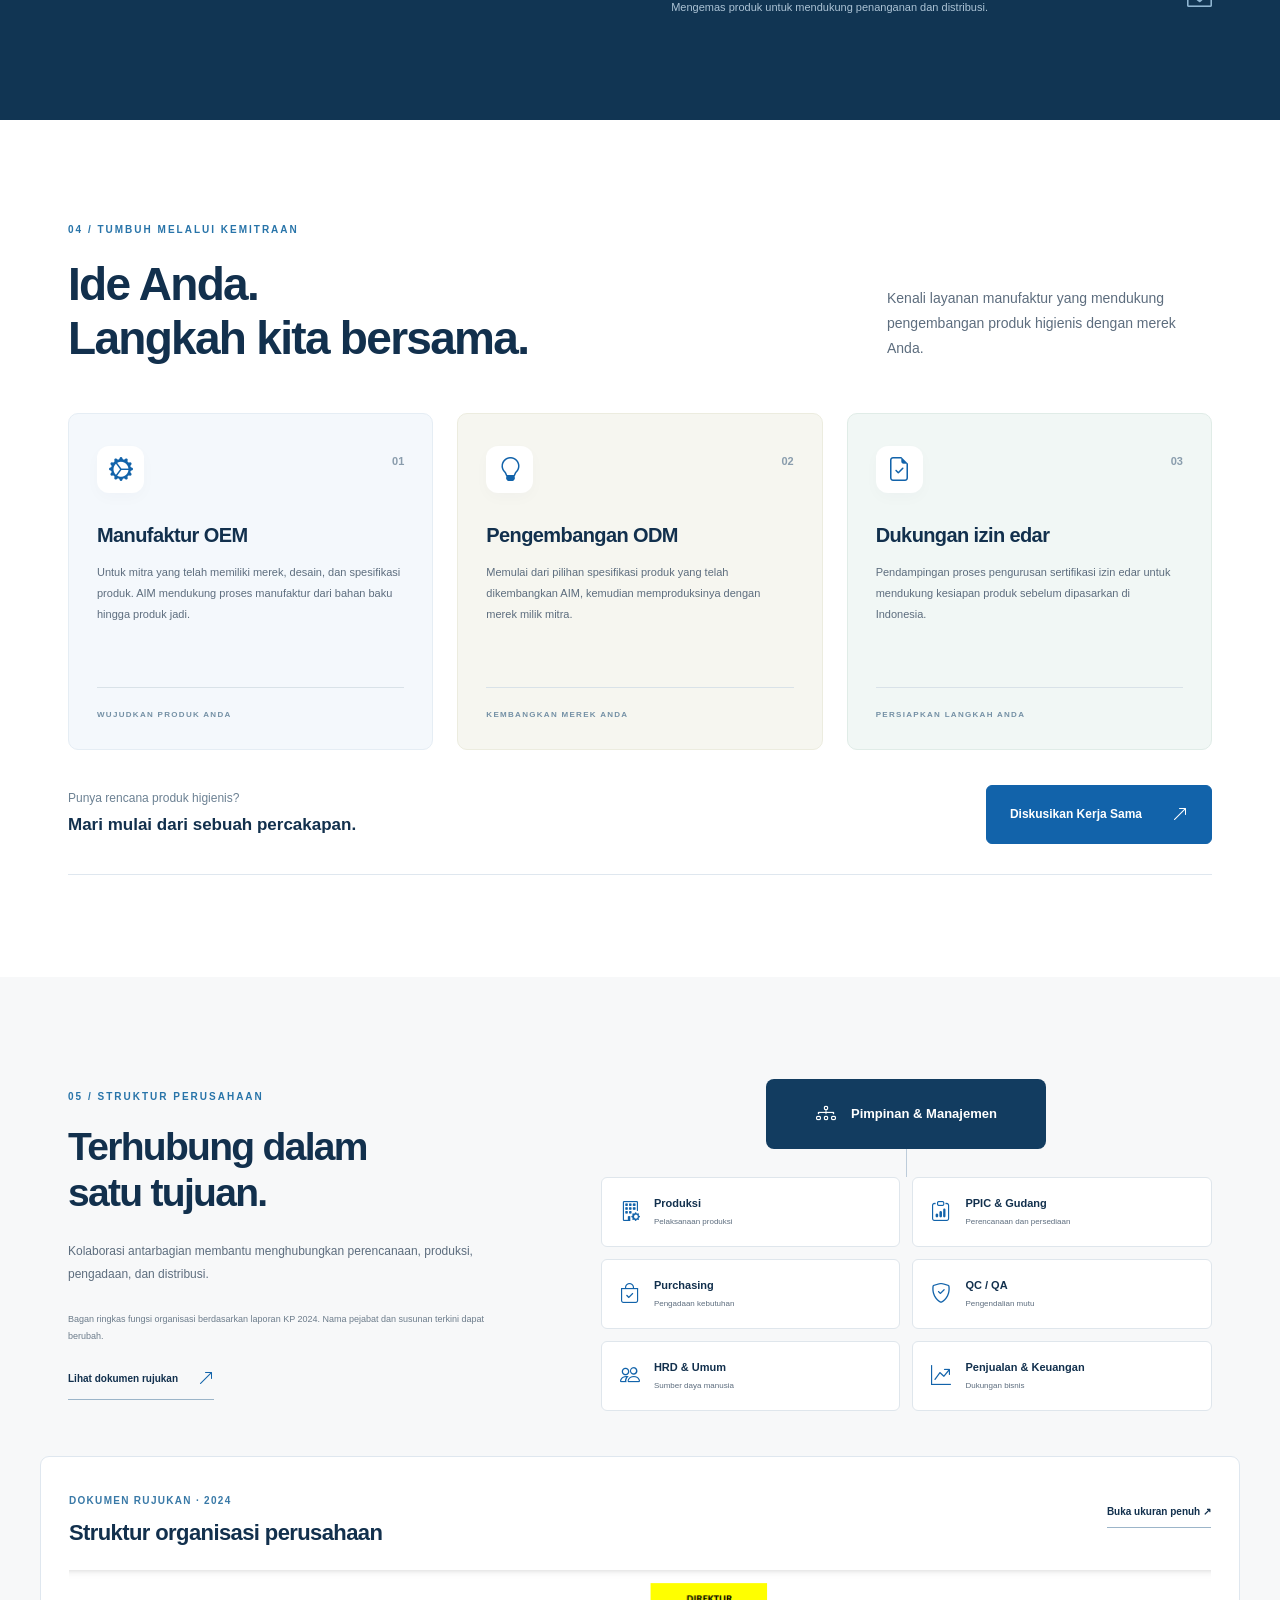
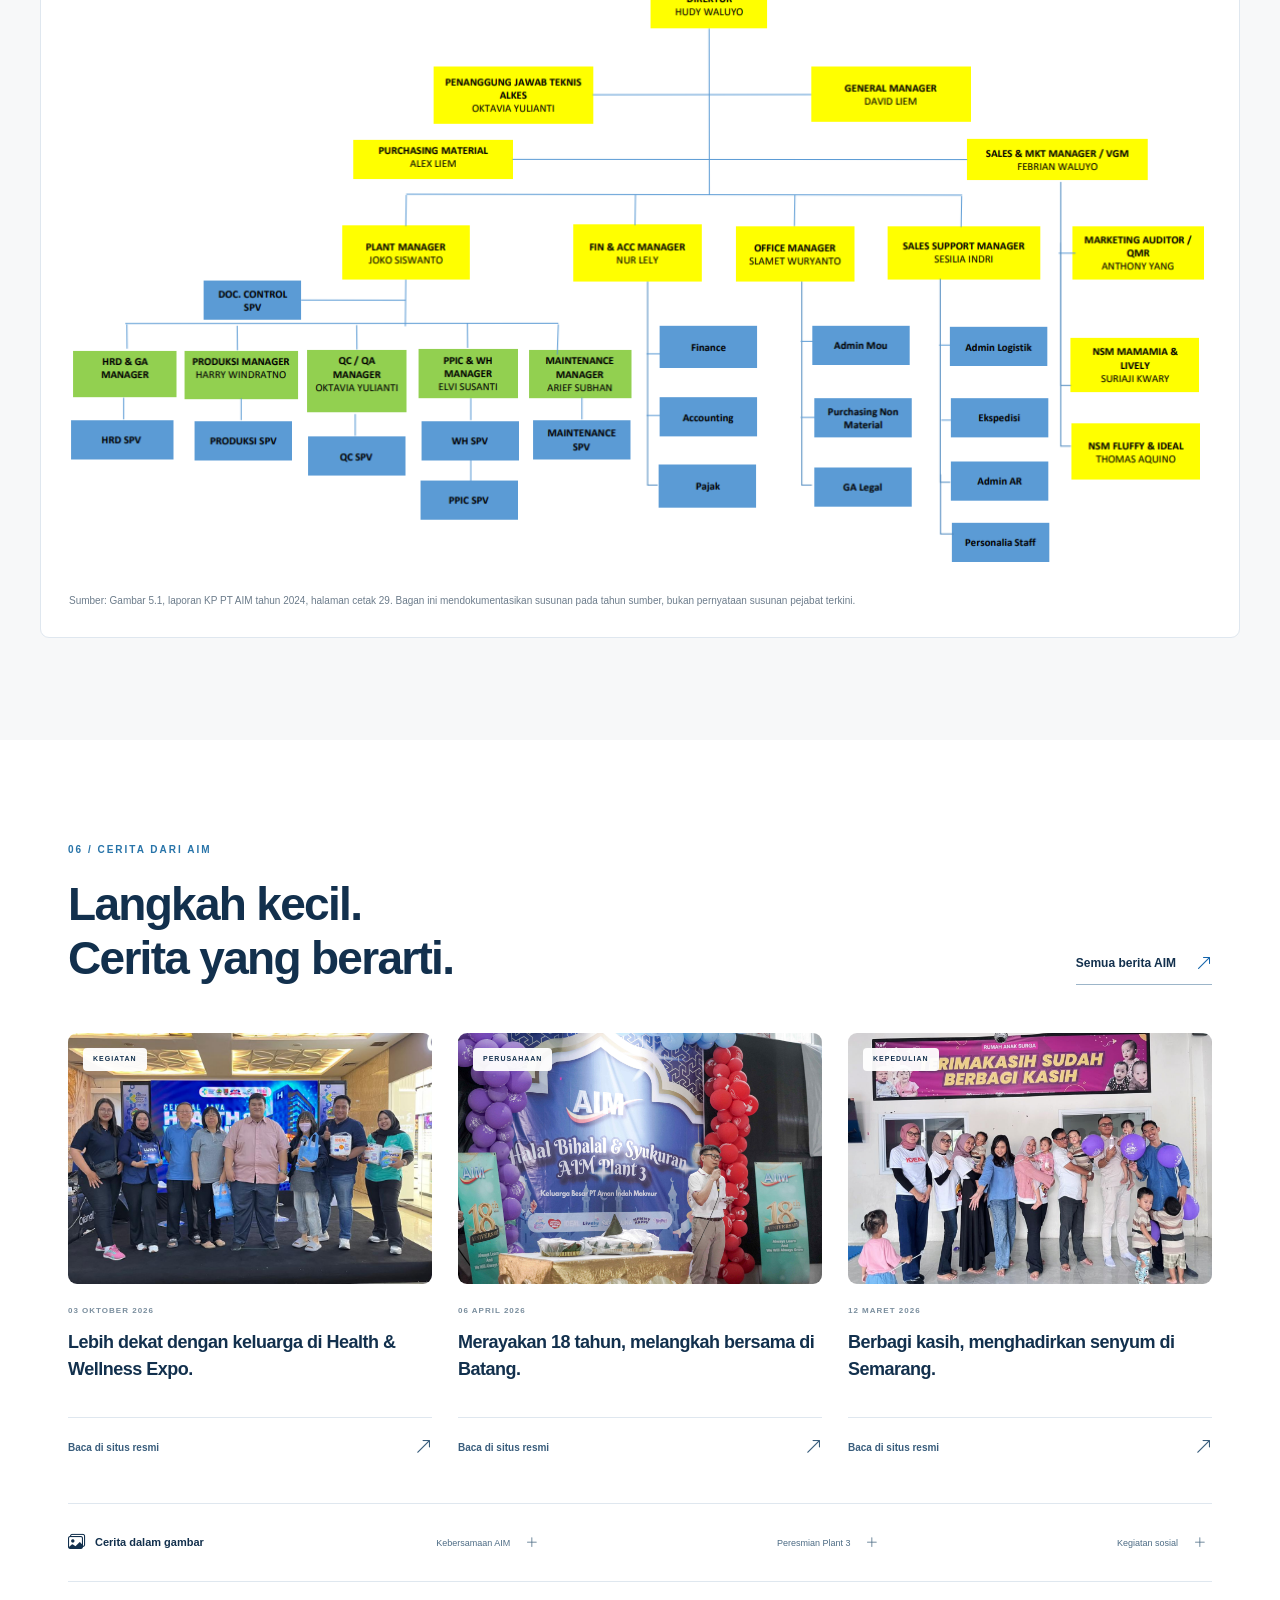
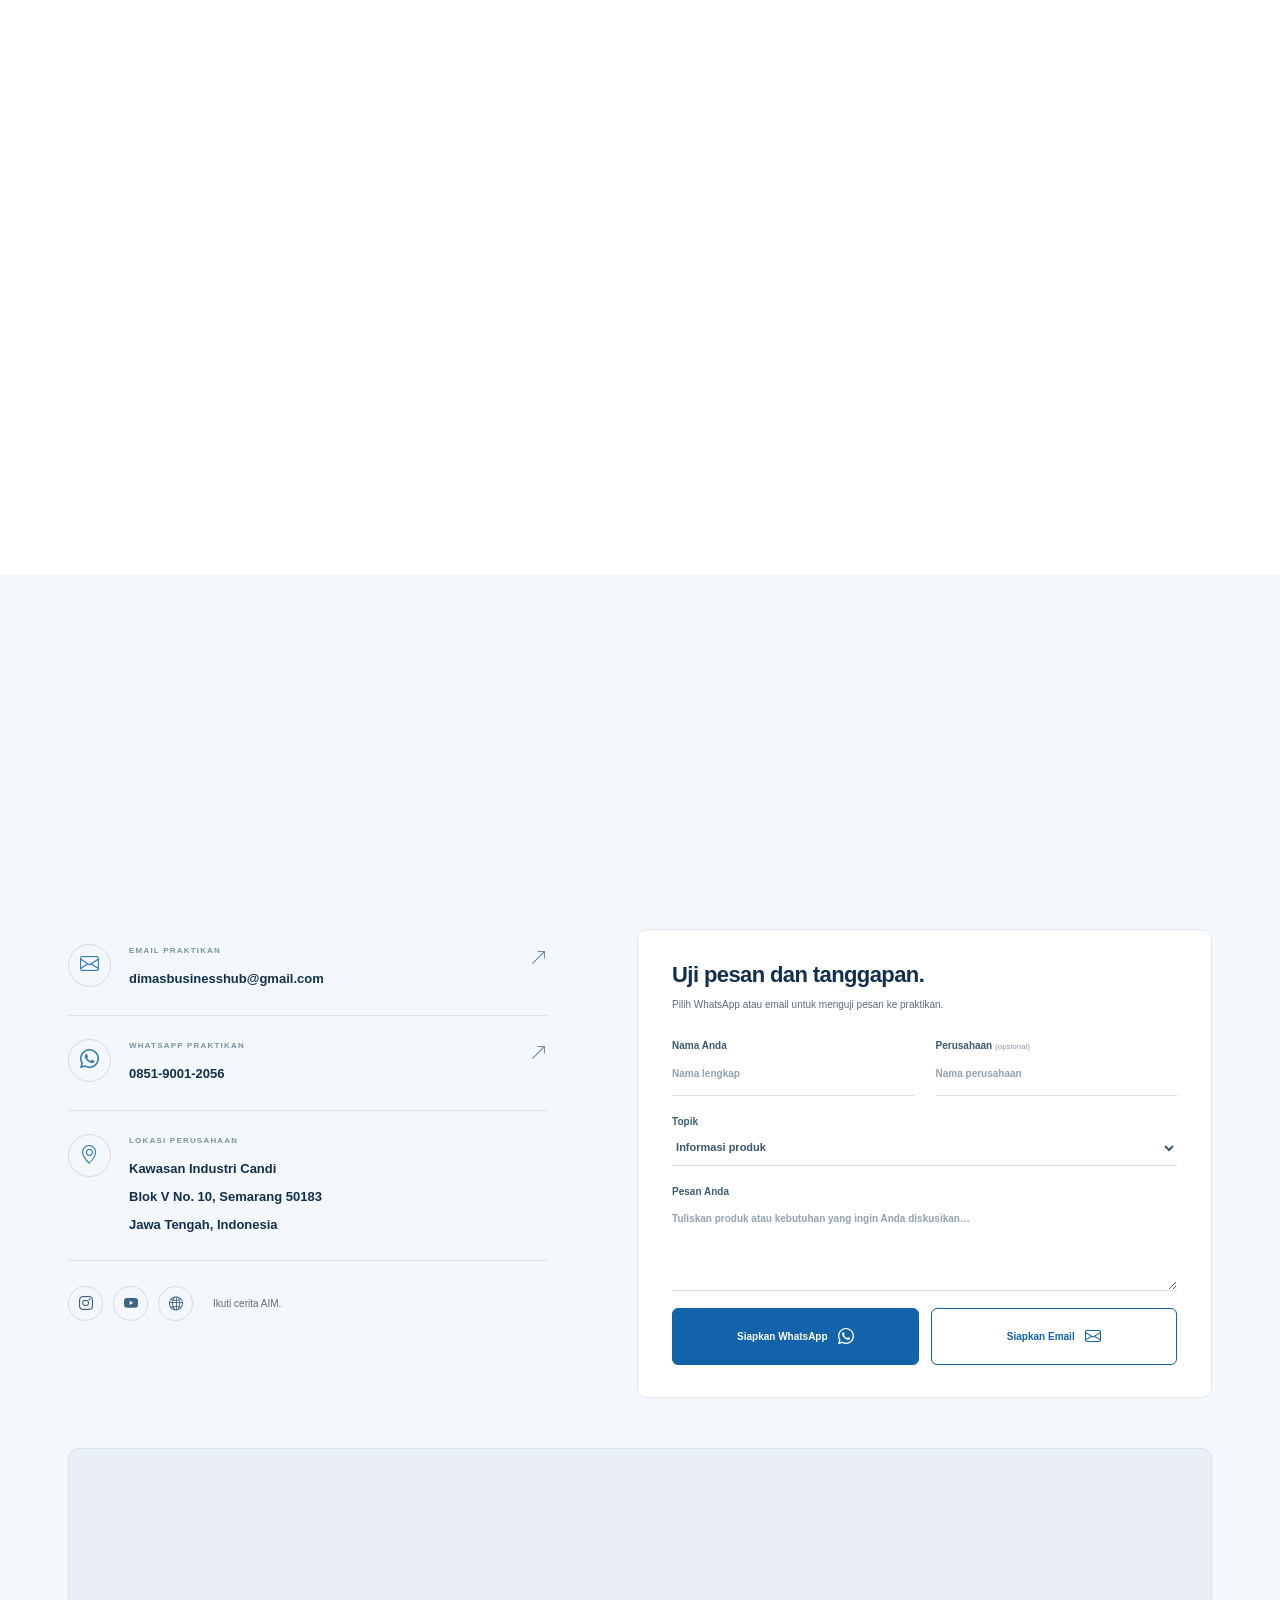
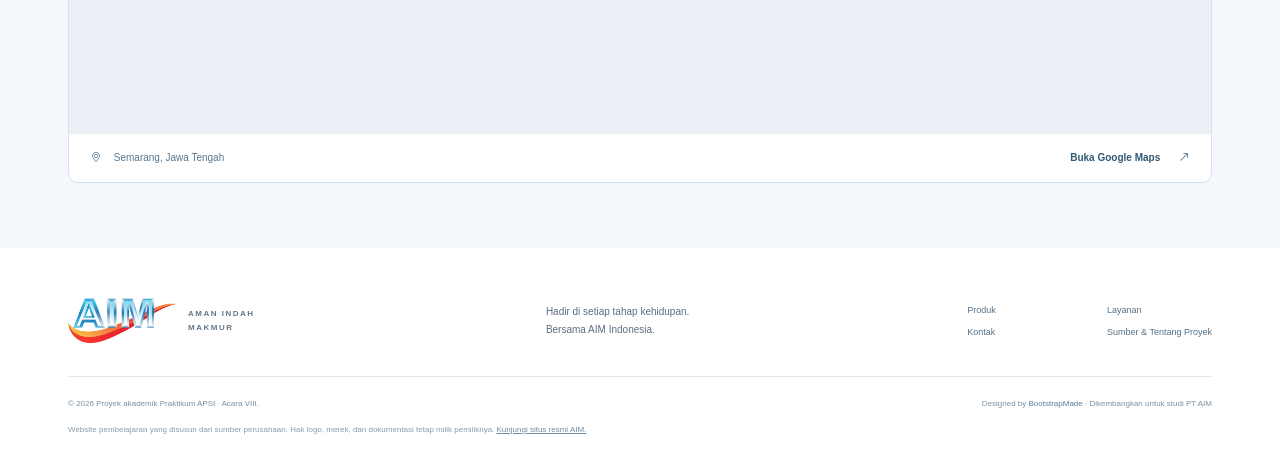
==== commit b5cd369d: "Tambahkan animasi gulir bertahap dan perbarui alamat PT AIM Indonesia" ====
--- a/index.html
+++ b/index.html
@@ -5,14 +5,14 @@
   <meta name="viewport" content="width=device-width, initial-scale=1">
   <meta name="theme-color" content="#103c71">
   <meta name="description" content="Kenali PT Aman Indah Makmur (AIM): produk higienis untuk keluarga, layanan manufaktur OEM dan ODM, serta perjalanan dan kegiatan perusahaan.">
-  <title>AIM Indonesia — Hadir di Setiap Tahap Kehidupan</title>
+  <title>PT AIM Indonesia — Hadir di Setiap Tahap Kehidupan</title>
   <link rel="icon" type="image/webp" href="assets/img/logo-aim.webp">
   <link rel="preload" href="assets/fonts/manrope-700.ttf" as="font" type="font/ttf" crossorigin>
   <link rel="stylesheet" href="assets/vendor/bootstrap/css/bootstrap.min.css">
   <link rel="stylesheet" href="assets/vendor/bootstrap-icons/bootstrap-icons.css">
   <link rel="stylesheet" href="assets/css/company.css">
-  <link rel="stylesheet" href="assets/css/aim.css">
-  <script src="assets/js/main.js" defer></script>
+  <link rel="stylesheet" href="assets/css/aim.css?v=20261105-scroll">
+  <script src="assets/js/main.js?v=20261105-scroll" defer></script>
 </head>
 <body>
   <a class="skip-link" href="#main">Langsung ke konten</a>
--- a/assets/css/aim.css
+++ b/assets/css/aim.css
@@ -21,3 +21,11 @@
 .contact-actions{display:grid;grid-template-columns:1fr 1fr;gap:12px;margin-top:4px}.contact-actions .btn-aim{margin-top:0;justify-content:center;gap:10px;padding:14px 12px;font-size:10px}.contact-actions .btn-email{background:#fff;color:var(--blue)}.contact-actions .btn-email:hover{background:#eaf3fa;color:#0b4d89}@media(max-width:640px){.contact-actions{grid-template-columns:1fr}}
 
 .org-document{margin-top:45px;background:#fff;border:1px solid #dfe7ef;border-radius:9px;padding:28px}.org-document-heading{display:flex;justify-content:space-between;align-items:center;gap:25px;margin-bottom:24px}.org-document h3{font-size:22px;margin:8px 0 0}.org-document>a{display:block}.org-document img{width:100%;height:auto}.org-document>.source-note{margin:20px 0 0}.org-document .text-link{font-size:10px;flex-shrink:0}@media(max-width:640px){.org-document{width:calc(100% - 44px);padding:20px}.org-document-heading{display:block}.org-document h3{font-size:20px;margin-bottom:17px}.org-document>.source-note{font-size:9px}}
+
+/* Entrance motion is enabled progressively by the scroll observer. */
+.reveal-pending{opacity:0;translate:0 28px}
+.reveal-entered{animation:aim-reveal 780ms cubic-bezier(.2,.7,.2,1) var(--reveal-delay,0ms) both}
+@keyframes aim-reveal{from{opacity:0;translate:0 28px}to{opacity:1;translate:0 0}}
+@media(max-width:640px){.reveal-pending{translate:0 18px}.reveal-entered{animation-duration:650ms}@keyframes aim-reveal{from{opacity:0;translate:0 18px}to{opacity:1;translate:0 0}}}
+@media(prefers-reduced-motion:reduce){.reveal-pending,.reveal-entered{opacity:1!important;translate:none!important;animation:none!important}}
+@media print{.reveal-pending,.reveal-entered{opacity:1!important;translate:none!important;animation:none!important}}
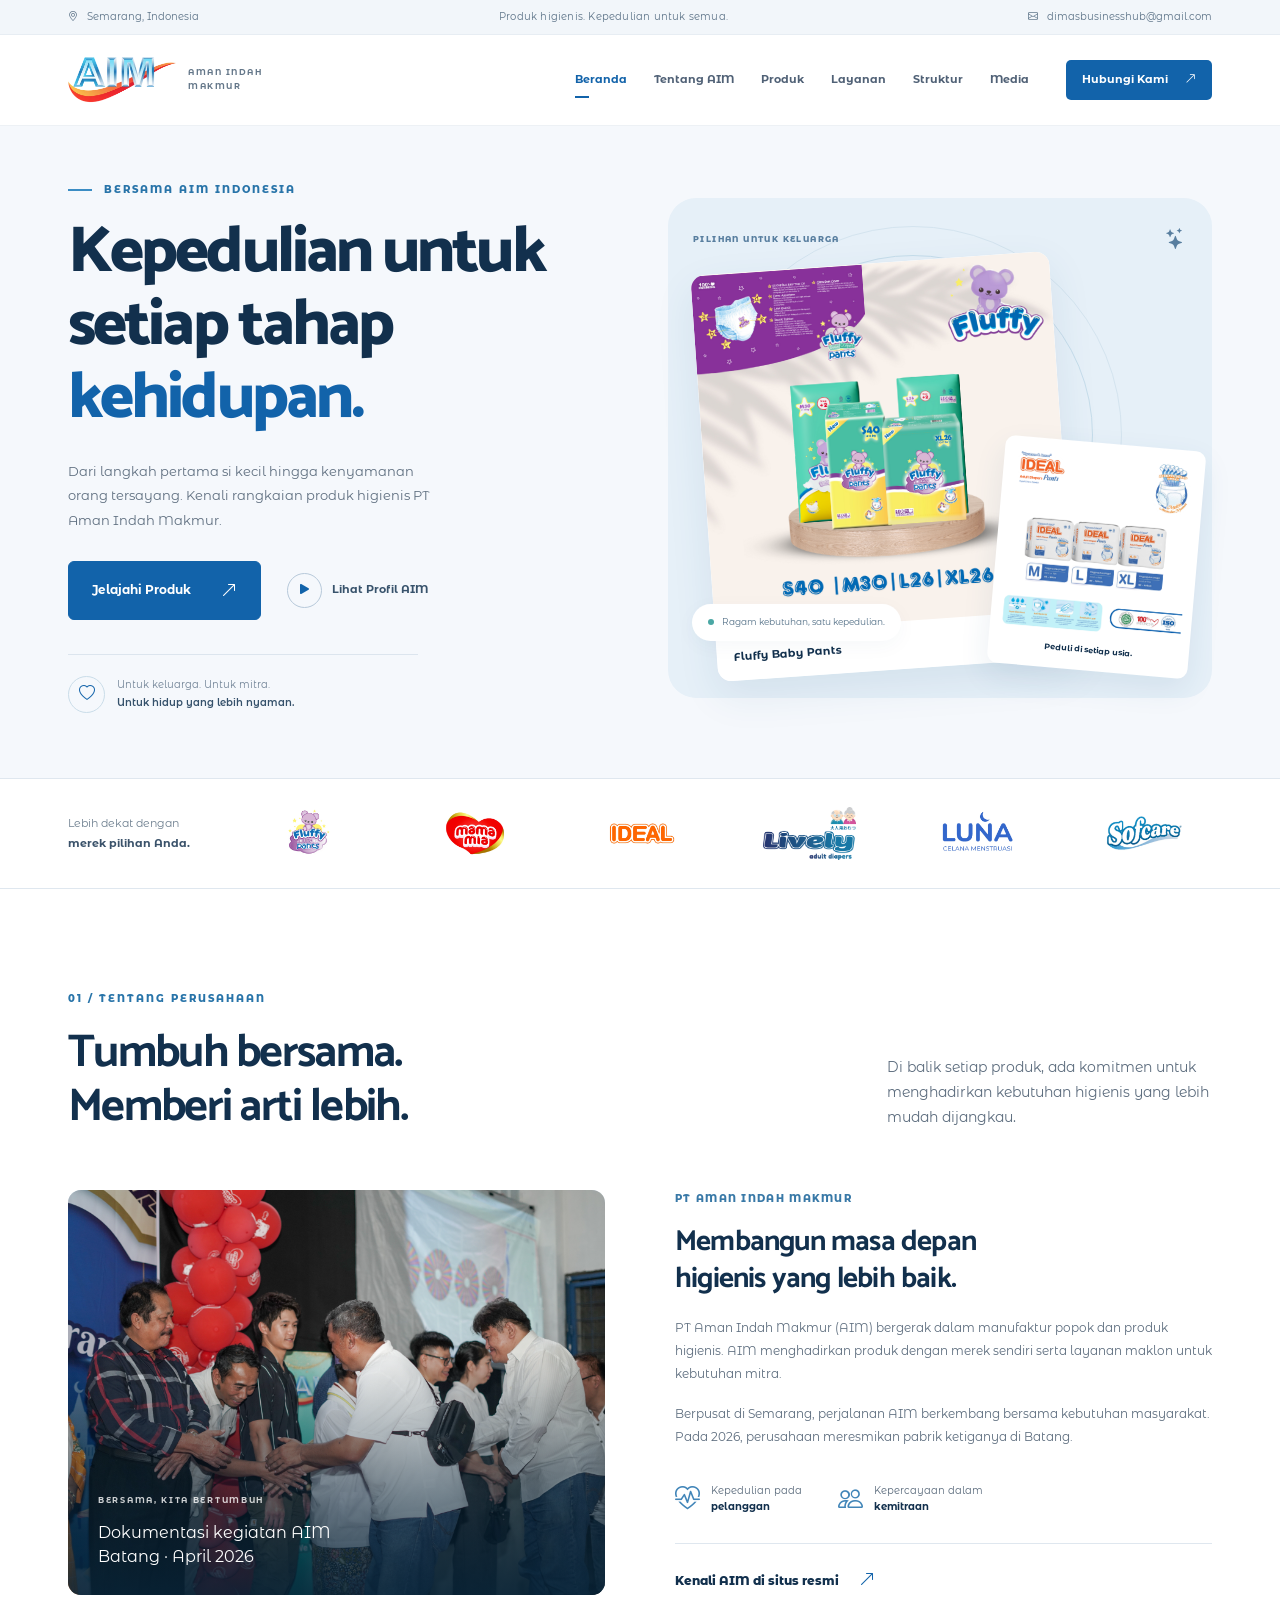
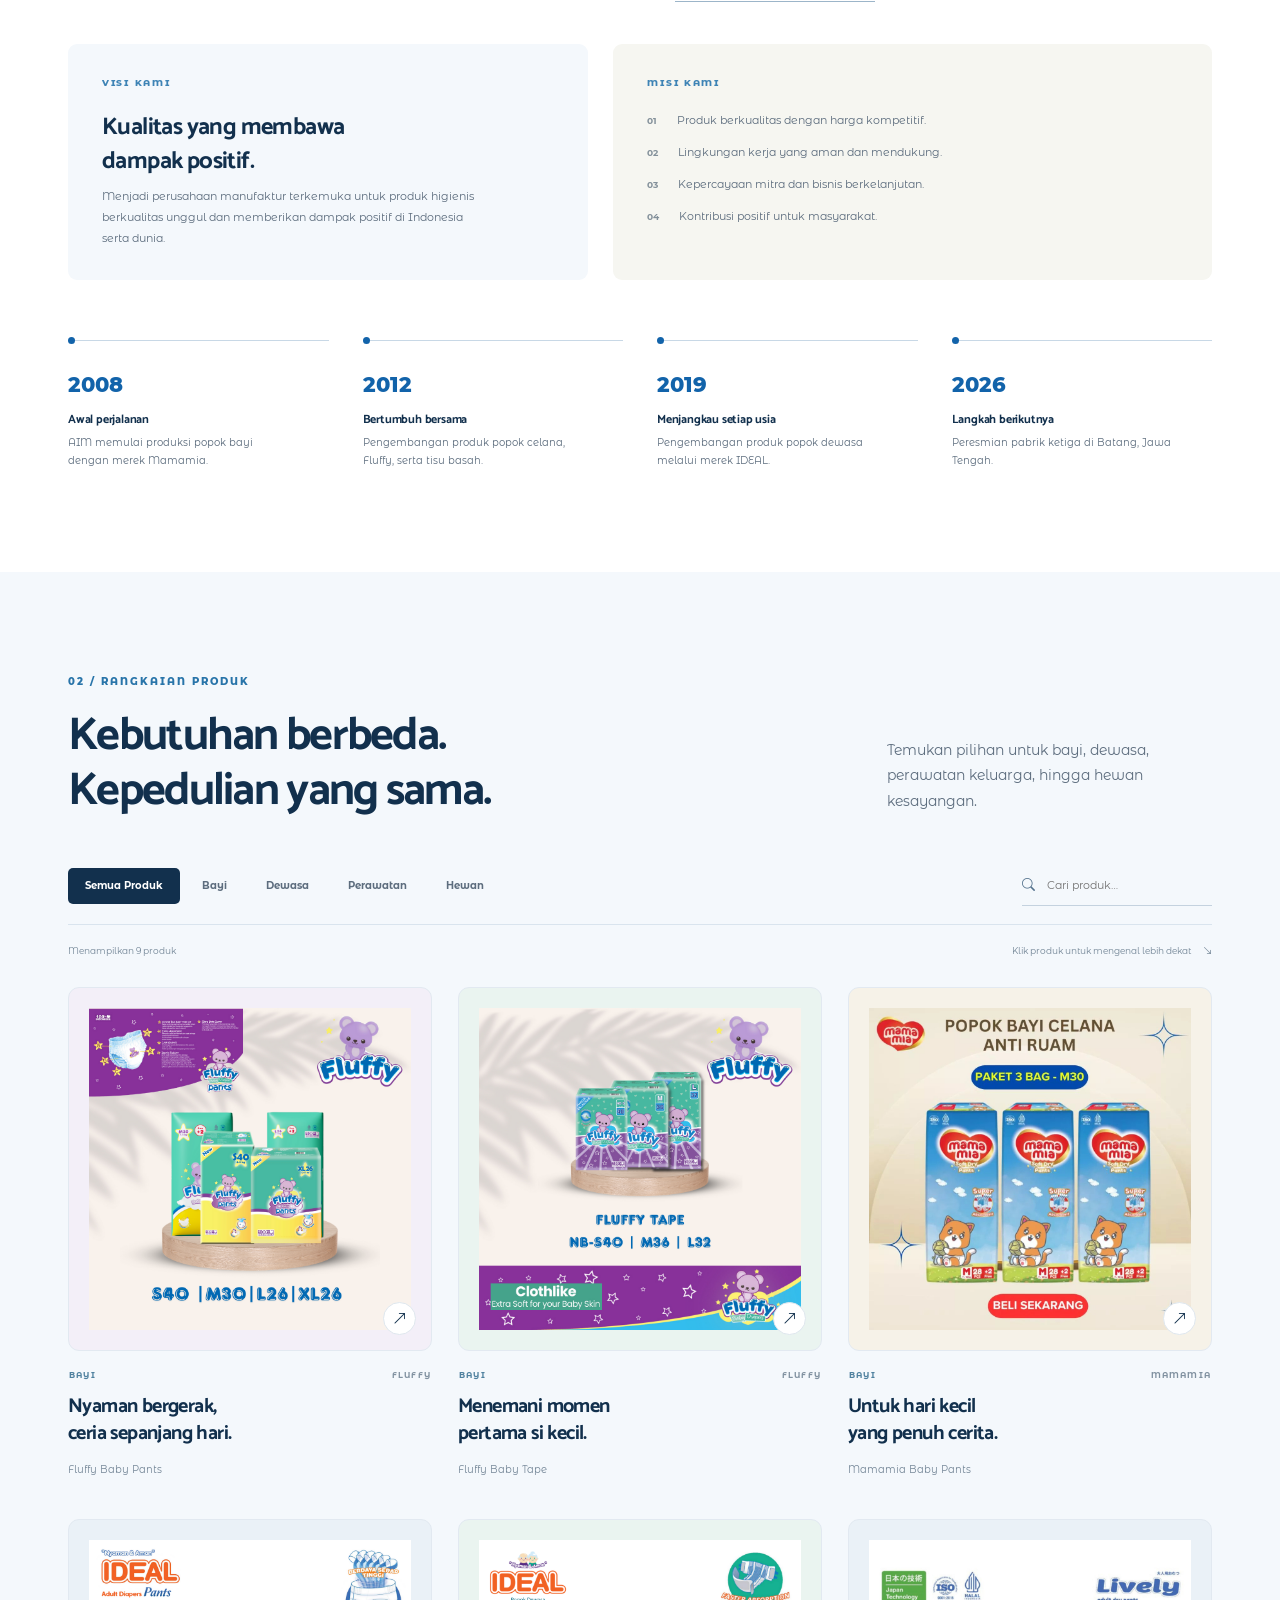
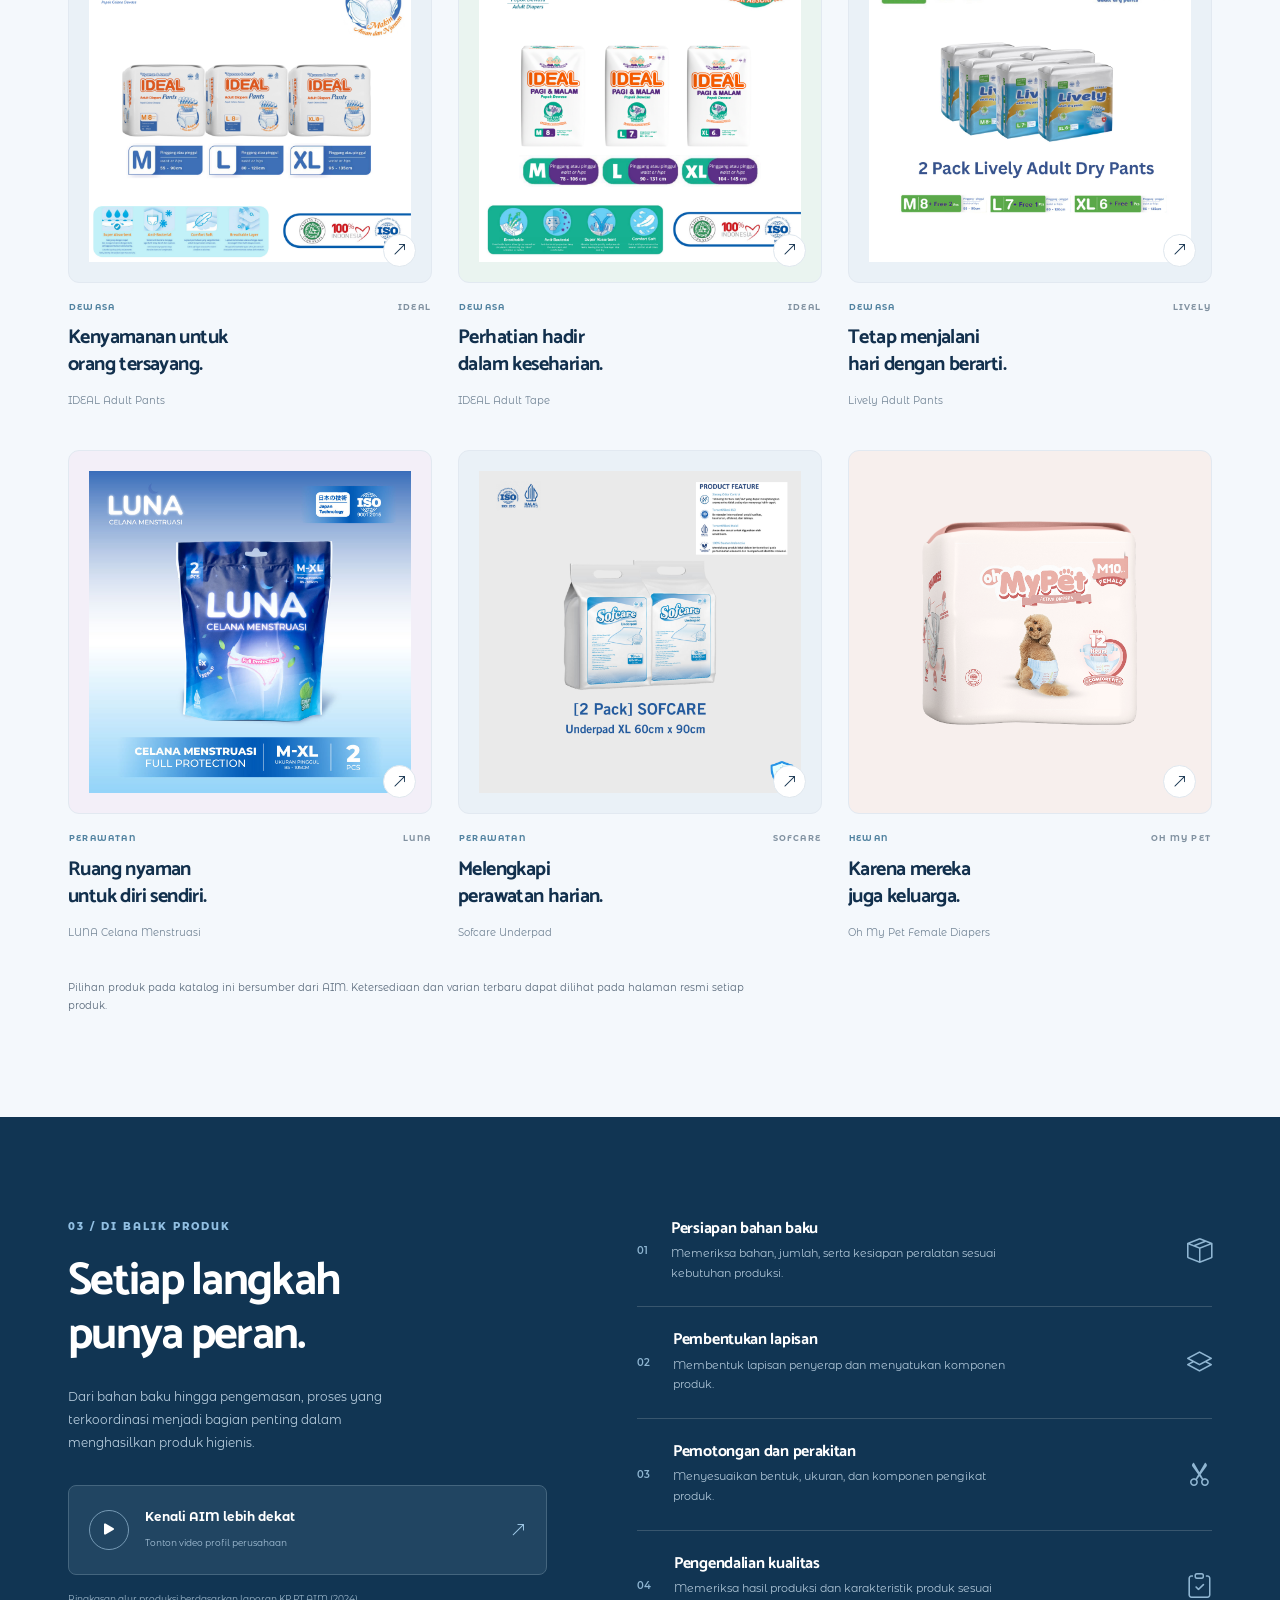
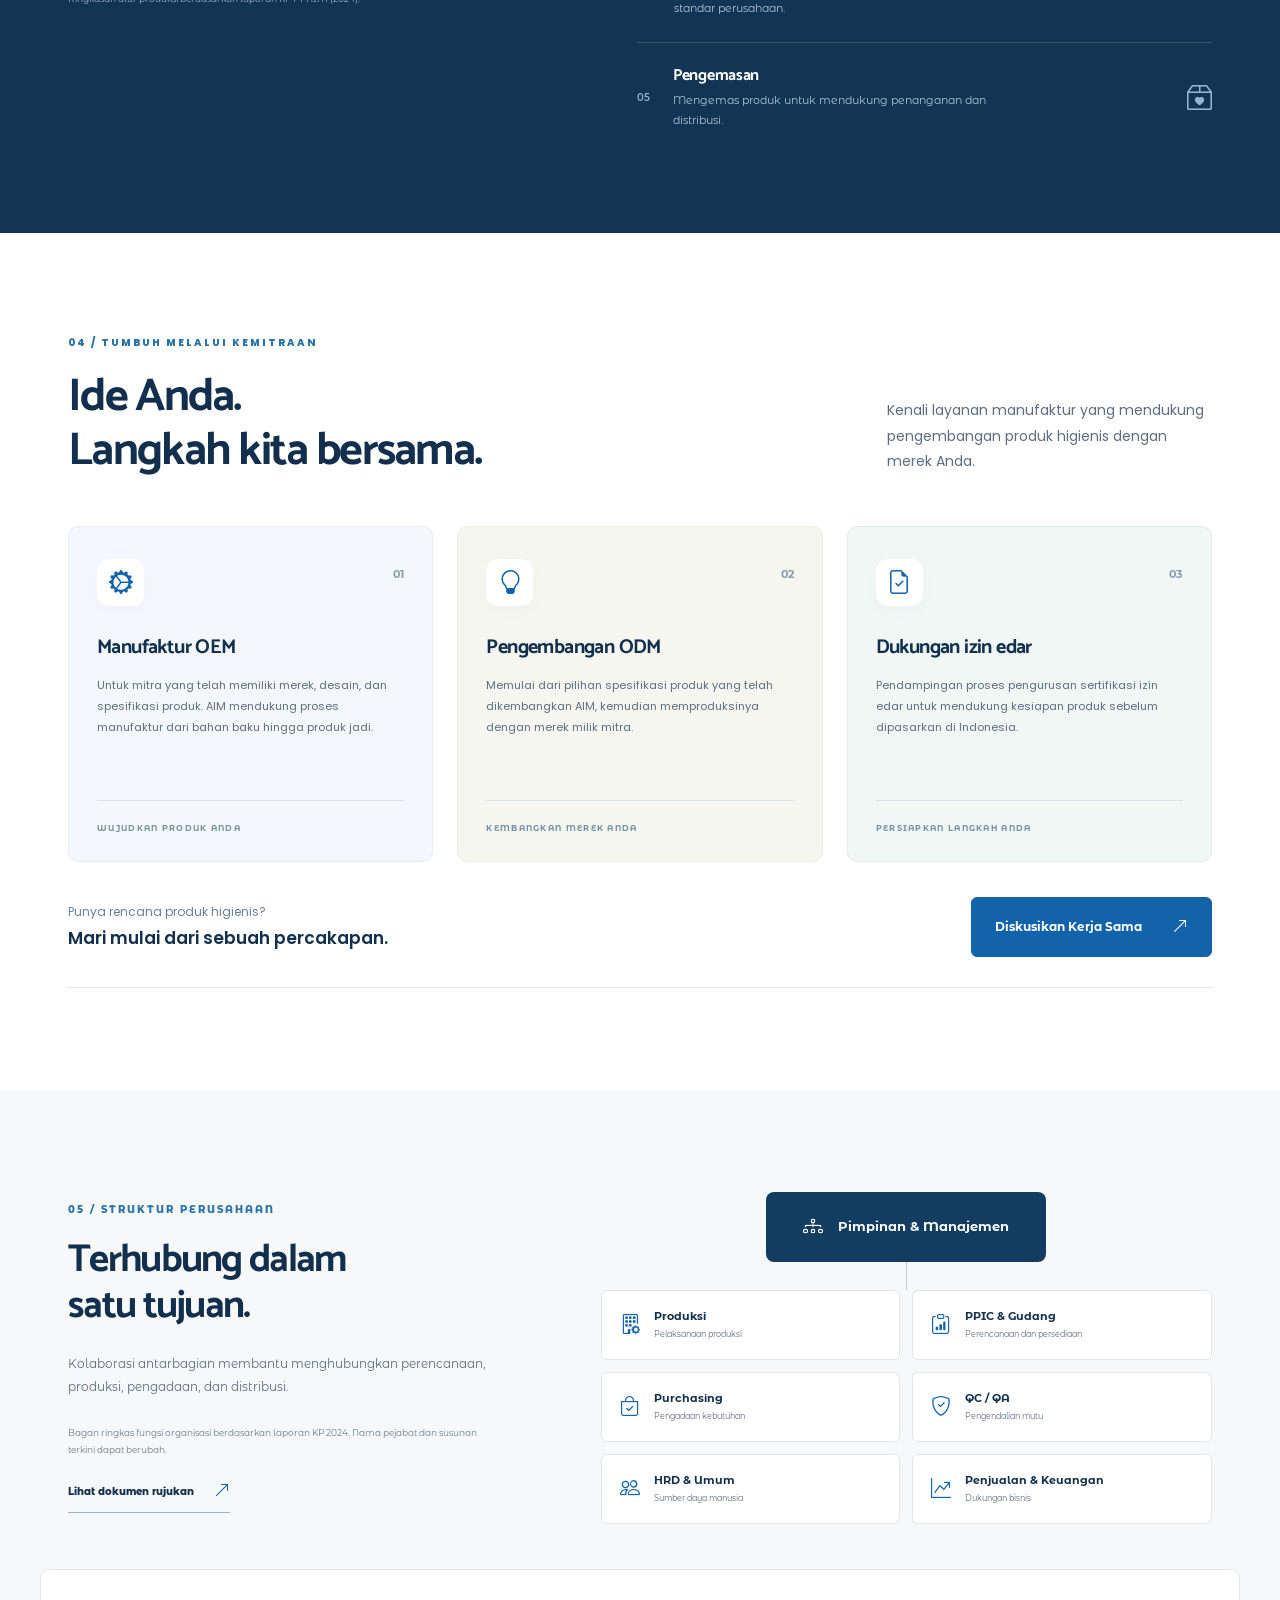
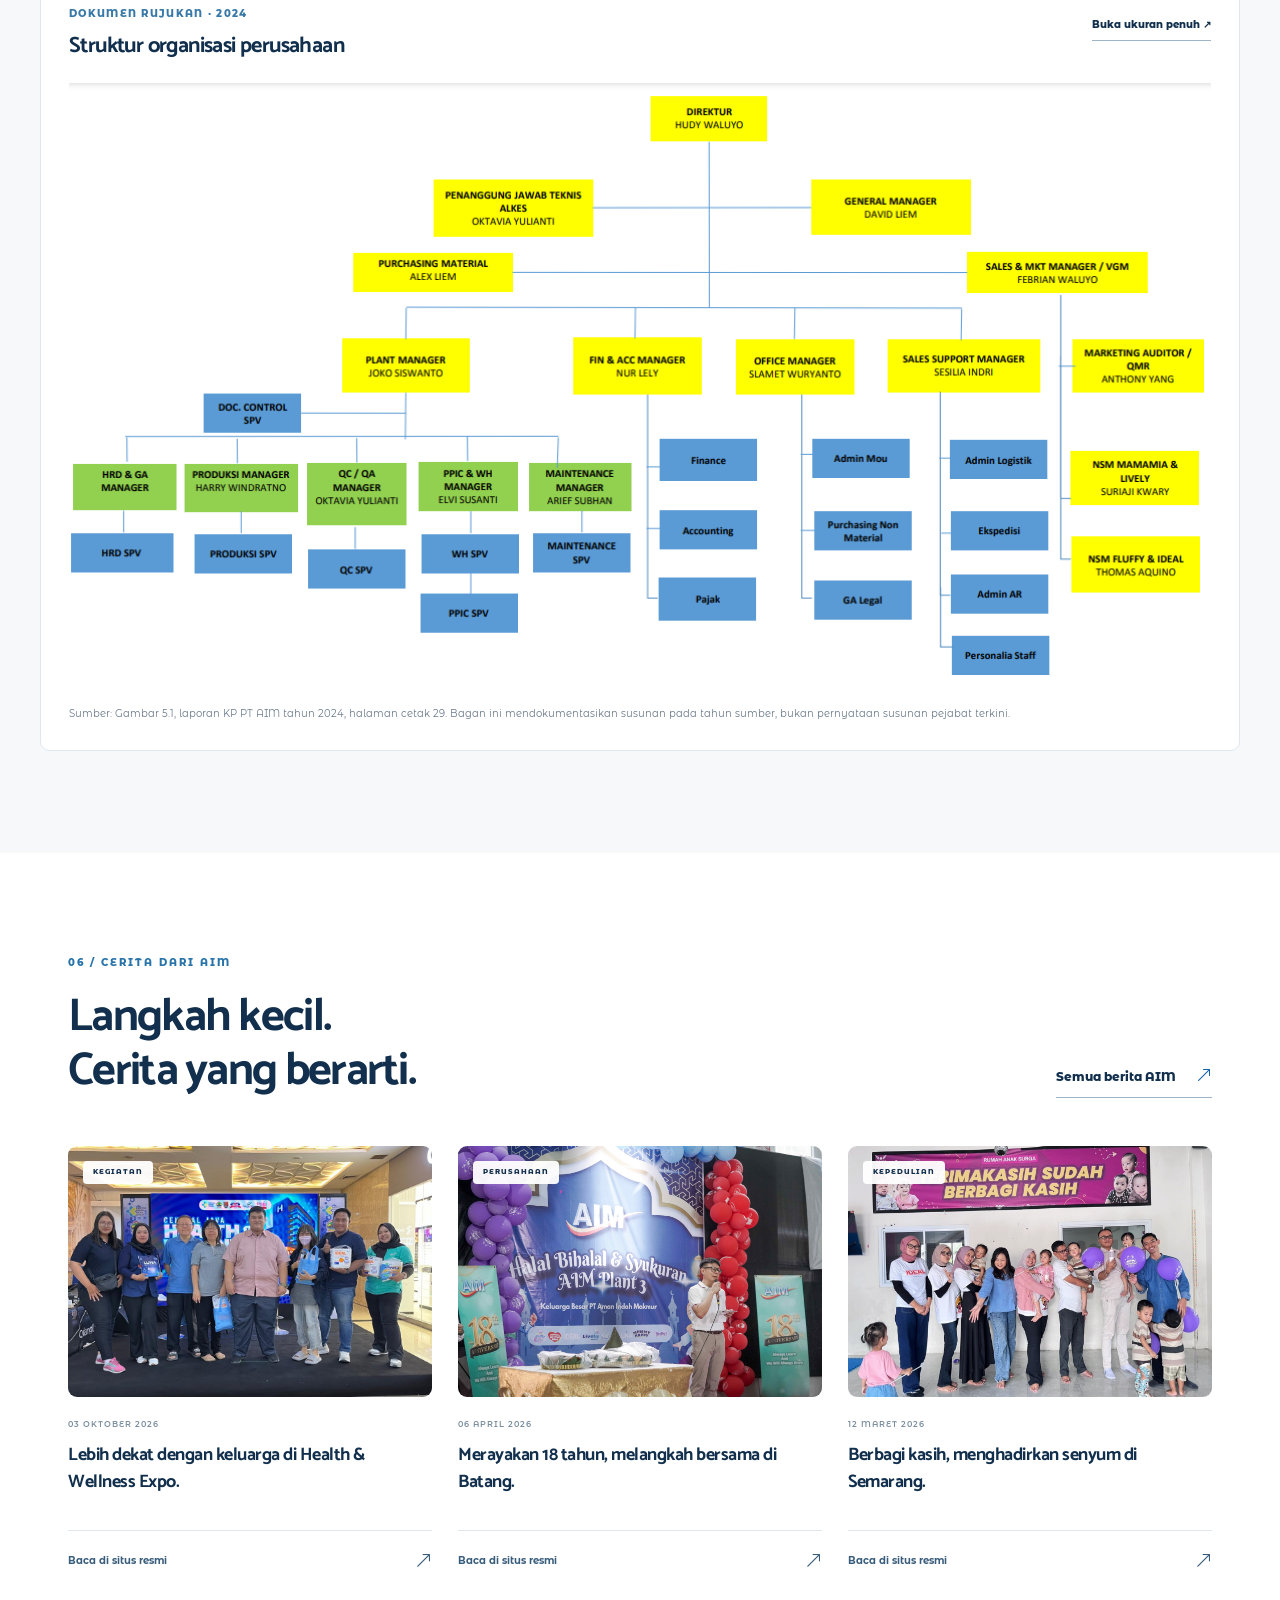
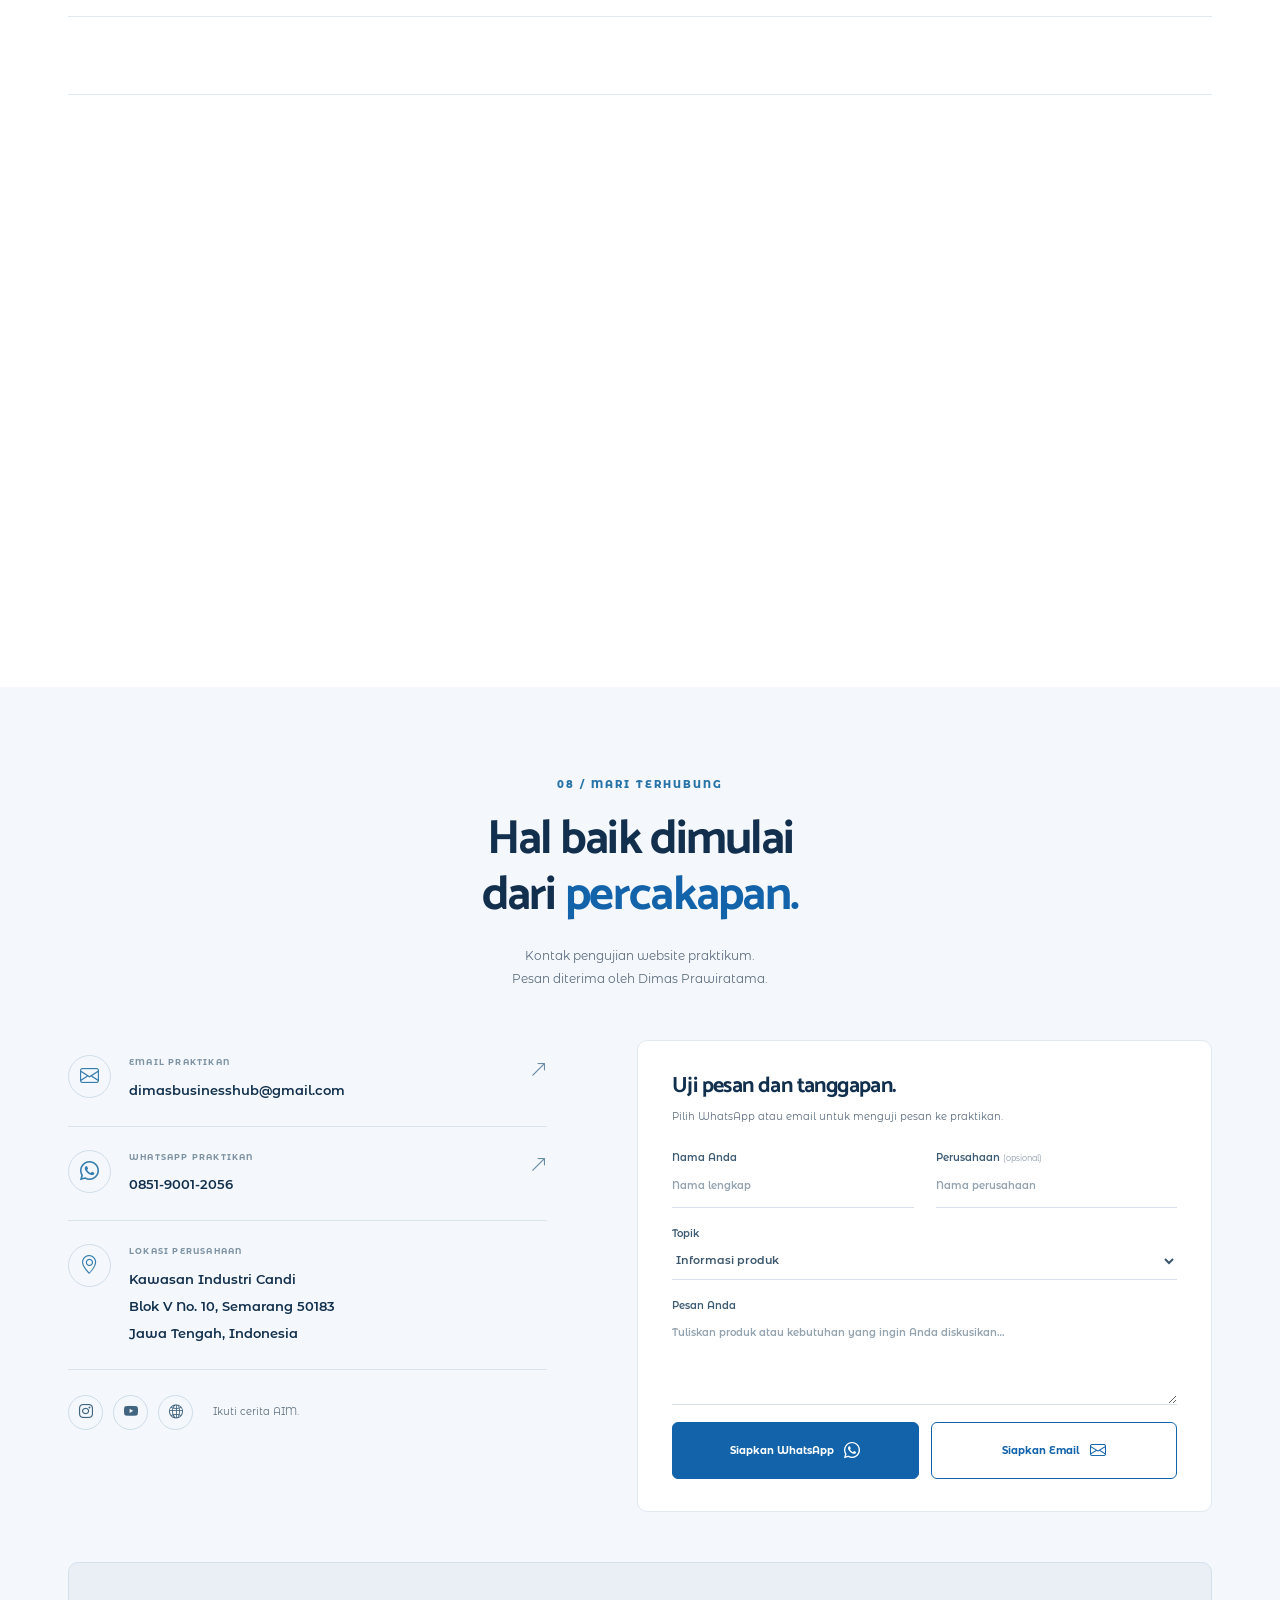
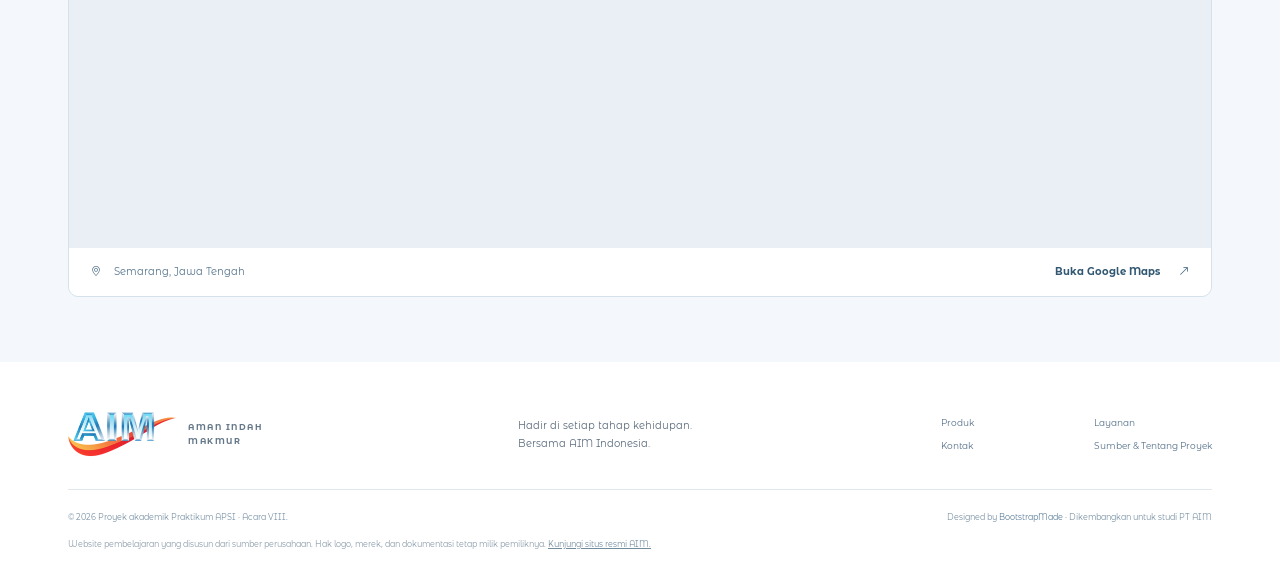
==== commit 20c8c6eb: "Sesuaikan tipografi dengan situs resmi AIM dan simpan font lokal" ====
--- a/index.html
+++ b/index.html
@@ -7,11 +7,12 @@
   <meta name="description" content="Kenali PT Aman Indah Makmur (AIM): produk higienis untuk keluarga, layanan manufaktur OEM dan ODM, serta perjalanan dan kegiatan perusahaan.">
   <title>PT AIM Indonesia — Hadir di Setiap Tahap Kehidupan</title>
   <link rel="icon" type="image/webp" href="assets/img/logo-aim.webp">
-  <link rel="preload" href="assets/fonts/manrope-700.ttf" as="font" type="font/ttf" crossorigin>
+  <link rel="preload" href="assets/fonts/catamaran.woff2" as="font" type="font/woff2" crossorigin>
+  <link rel="preload" href="assets/fonts/montserrat-alternates-400.woff2" as="font" type="font/woff2" crossorigin>
   <link rel="stylesheet" href="assets/vendor/bootstrap/css/bootstrap.min.css">
   <link rel="stylesheet" href="assets/vendor/bootstrap-icons/bootstrap-icons.css">
   <link rel="stylesheet" href="assets/css/company.css">
-  <link rel="stylesheet" href="assets/css/aim.css?v=20261105-scroll">
+  <link rel="stylesheet" href="assets/css/aim.css?v=20261105-fonts">
   <script src="assets/js/main.js?v=20261105-scroll" defer></script>
 </head>
 <body>
--- a/assets/css/aim.css
+++ b/assets/css/aim.css
@@ -1,10 +1,20 @@
 /* AIM customization of Company by BootstrapMade. Original credit retained. */
-@font-face{font-family:Manrope;src:url('../fonts/manrope-400.ttf') format('truetype');font-weight:400;font-display:swap}
-@font-face{font-family:Manrope;src:url('../fonts/manrope-500.ttf') format('truetype');font-weight:500;font-display:swap}
-@font-face{font-family:Manrope;src:url('../fonts/manrope-600.ttf') format('truetype');font-weight:600;font-display:swap}
-@font-face{font-family:Manrope;src:url('../fonts/manrope-700.ttf') format('truetype');font-weight:700;font-display:swap}
-@font-face{font-family:Manrope;src:url('../fonts/manrope-800.ttf') format('truetype');font-weight:800;font-display:swap}
-:root{--default-font:Manrope,Arial,sans-serif;--heading-font:Manrope,Arial,sans-serif;--nav-font:Manrope,Arial,sans-serif;--default-color:#5d6d7e;--heading-color:#12304d;--accent-color:#1263aa;--nav-hover-color:#1263aa;--nav-color:#344a60;--blue:#1263aa;--navy:#12304d;--light:#f4f8fc;--line:#dfe7ef;--warm:#f7f7f2}
+@font-face{font-family:'Catamaran';font-style:normal;font-weight:400;font-display:swap;src:url('../fonts/catamaran.woff2') format('woff2')}
+@font-face{font-family:'Catamaran';font-style:normal;font-weight:500;font-display:swap;src:url('../fonts/catamaran.woff2') format('woff2')}
+@font-face{font-family:'Catamaran';font-style:normal;font-weight:600;font-display:swap;src:url('../fonts/catamaran.woff2') format('woff2')}
+@font-face{font-family:'Catamaran';font-style:normal;font-weight:700;font-display:swap;src:url('../fonts/catamaran.woff2') format('woff2')}
+@font-face{font-family:'Catamaran';font-style:normal;font-weight:800;font-display:swap;src:url('../fonts/catamaran.woff2') format('woff2')}
+@font-face{font-family:'Montserrat Alternates';font-style:normal;font-weight:400;font-display:swap;src:url('../fonts/montserrat-alternates-400.woff2') format('woff2')}
+@font-face{font-family:'Montserrat Alternates';font-style:normal;font-weight:500;font-display:swap;src:url('../fonts/montserrat-alternates-500.woff2') format('woff2')}
+@font-face{font-family:'Montserrat Alternates';font-style:normal;font-weight:600;font-display:swap;src:url('../fonts/montserrat-alternates-600.woff2') format('woff2')}
+@font-face{font-family:'Montserrat Alternates';font-style:normal;font-weight:700;font-display:swap;src:url('../fonts/montserrat-alternates-700.woff2') format('woff2')}
+@font-face{font-family:'Montserrat Alternates';font-style:normal;font-weight:800;font-display:swap;src:url('../fonts/montserrat-alternates-800.woff2') format('woff2')}
+@font-face{font-family:'Poppins';font-style:normal;font-weight:400;font-display:swap;src:url('../fonts/poppins-400.woff2') format('woff2')}
+@font-face{font-family:'Poppins';font-style:normal;font-weight:500;font-display:swap;src:url('../fonts/poppins-500.woff2') format('woff2')}
+@font-face{font-family:'Poppins';font-style:normal;font-weight:600;font-display:swap;src:url('../fonts/poppins-600.woff2') format('woff2')}
+@font-face{font-family:'Poppins';font-style:normal;font-weight:700;font-display:swap;src:url('../fonts/poppins-700.woff2') format('woff2')}
+@font-face{font-family:'Poppins';font-style:normal;font-weight:800;font-display:swap;src:url('../fonts/poppins-800.woff2') format('woff2')}
+:root{--default-font:"Montserrat Alternates",Arial,sans-serif;--heading-font:Catamaran,Arial,sans-serif;--nav-font:"Montserrat Alternates",Arial,sans-serif;--default-color:#5d6d7e;--heading-color:#12304d;--accent-color:#1263aa;--nav-hover-color:#1263aa;--nav-color:#344a60;--blue:#1263aa;--navy:#12304d;--light:#f4f8fc;--line:#dfe7ef;--warm:#f7f7f2}
 *{box-sizing:border-box}html{scroll-padding-top:95px}body{font-size:15px;line-height:1.8;margin:0;background:#fff}body.dialog-open{overflow:hidden}button,input,select,textarea{font:inherit}button{color:inherit}a,button,input,select,textarea,summary{outline-offset:5px}a:focus-visible,button:focus-visible,input:focus-visible,select:focus-visible,textarea:focus-visible,summary:focus-visible{outline:3px solid #78b9ec}a:hover{color:var(--blue)}img{max-width:100%;height:auto}button{cursor:pointer}h1,h2,h3,h4,p{margin-top:0}h1,h2,h3,h4{font-weight:700}p{margin-bottom:18px}h2{font-size:46px;line-height:1.18;letter-spacing:-1.7px}h3{letter-spacing:-.6px}section{overflow:clip}button i,a i{display:inline-block}.container{max-width:1200px;padding-left:28px;padding-right:28px}.section-space{padding:102px 0}.section-anchor{scroll-margin-top:90px}.eyebrow{font-size:10px;line-height:1.5;font-weight:800;letter-spacing:2px;color:#2874a9;margin-bottom:20px;display:flex;align-items:center;gap:12px}.eyebrow-line{width:24px;height:2px;background:#3b8dc4;display:inline-block}.tag{color:#3979a7;letter-spacing:1.3px;font-weight:800;font-size:10px}.section-heading{display:flex;justify-content:space-between;align-items:flex-end;gap:50px;margin-bottom:48px}.section-heading h2{margin-bottom:0}.section-heading>p{max-width:325px;margin:0 0 4px;font-size:14px}.btn-aim{background:var(--blue);border:1px solid var(--blue);color:#fff;display:inline-flex;align-items:center;justify-content:center;gap:30px;padding:15px 23px;border-radius:6px;font-size:12px;font-weight:700;line-height:1.7;transition:background .2s,transform .2s;min-height:50px}.btn-aim:hover{background:#0b4d89;color:#fff;transform:translateY(-2px)}.btn-aim i{font-size:16px}.text-link{font-size:12px;font-weight:800;display:inline-flex;align-items:center;gap:20px;color:var(--navy);border-bottom:1px solid #9cb5c9;padding-bottom:6px;width:fit-content}.text-link i{color:var(--blue);font-size:16px}.source-note{font-size:10px;line-height:1.7;color:#6c7c8b}.skip-link{position:fixed;top:-100px;left:20px;background:white;padding:12px 20px;z-index:9999}.skip-link:focus{top:10px}.topbar{background:#f2f6fa;border-bottom:1px solid #e7edf3;font-size:10px;color:#60768a}.topbar-inner{height:34px;display:flex;justify-content:space-between;align-items:center;gap:15px}.topbar i{margin-right:6px}.topbar a{color:#60768a}.topbar-note{letter-spacing:.2px}.header{padding:0;background:#fff;box-shadow:none;border-bottom:1px solid #edf1f5;z-index:999;transition:box-shadow .2s}.header.scrolled{box-shadow:0 4px 20px #1638550b}.header-inner{display:flex;align-items:center;justify-content:space-between;min-height:90px}.header .logo,.aim-footer .logo{display:flex;align-items:center;gap:10px}.header .logo img,.aim-footer .logo img{max-height:46px;width:110px;object-fit:contain;margin-right:0}.logo>span{font-size:8px;color:#647789;font-weight:700;letter-spacing:1.5px;max-width:80px;line-height:1.7}.aim-nav{display:flex;align-items:center;gap:27px}.aim-nav>a{font-size:11px;font-weight:700;color:#506176;padding:15px 0;position:relative}.aim-nav>a.active{color:var(--blue)}.aim-nav>a.active:not(.nav-contact):after{content:'';height:2px;background:var(--blue);position:absolute;bottom:7px;left:0;width:14px}.aim-nav>a.nav-contact{background:var(--blue);color:#fff;padding:10px 16px;border-radius:5px;margin-left:10px;display:flex;gap:17px}.menu-toggle{display:none;border:0;background:transparent;font-size:28px;padding:6px}.aim-hero{padding:0;background:#f5f8fc;border-bottom:1px solid var(--line);position:relative}.hero-layout{display:grid;grid-template-columns:1fr 1fr;min-height:652px;gap:30px;align-items:center;padding-top:56px;padding-bottom:65px}.hero-copy{position:relative;z-index:1}.hero-copy h1{font-size:65px;font-weight:800;line-height:1.12;letter-spacing:-2.9px;margin-bottom:23px}.hero-copy h1>span{color:var(--blue)}.hero-copy>p{font-size:13px;max-width:385px;line-height:1.9}.hero-actions{display:flex;gap:26px;align-items:center;margin-top:28px}.video-link{border:0;background:transparent;display:flex;align-items:center;gap:10px;padding:5px 0;font-weight:700;color:#38536c;font-size:11px}.play-icon{border:1px solid #b7c9da;border-radius:50%;width:35px;height:35px;display:grid;place-items:center;color:var(--blue);font-size:18px}.hero-footnote{border-top:1px solid #dce5ee;display:flex;align-items:center;gap:12px;font-size:10px;line-height:1.8;margin-top:34px;max-width:350px;padding-top:21px;color:#738598}.hero-footnote strong{font-weight:600;color:#35516b}.small-seal{width:37px;height:37px;border:1px solid #cadde9;border-radius:50%;display:grid;place-items:center;color:var(--blue);font-size:16px}.hero-visual{position:relative;height:500px;border-radius:28px;background:#e6f0f8;margin-left:13px;isolation:isolate}.hero-visual-label{position:absolute;top:23px;left:25px;right:25px;display:flex;align-items:center;justify-content:space-between;color:#587e9f;font-size:8px;font-weight:800;letter-spacing:1.4px}.hero-visual-label i{font-size:21px}.hero-orbit{position:absolute;width:360px;height:360px;left:65px;top:57px;border:1px solid #c6ddeb;border-radius:50%;z-index:-1}.hero-orbit:before{content:'';position:absolute;inset:-30px;border:1px solid #d4e4ef;border-radius:50%}.hero-feature{position:absolute;top:65px;left:36px;width:70%;border-radius:14px;background:#fff;box-shadow:0 15px 40px #23537e18;transform:rotate(-4deg);overflow:hidden}.hero-feature>img{width:100%;display:block;aspect-ratio:1/1;object-fit:contain}.feature-caption{display:flex;justify-content:space-between;align-items:center;padding:12px 17px;color:var(--navy);font-size:11px;font-weight:700;background:white;line-height:1.5}.feature-caption a{font-size:16px}.hero-mini{position:absolute;right:15px;top:245px;width:37%;background:#fff;box-shadow:0 12px 30px #23537e18;border-radius:10px;transform:rotate(5deg);padding:10px}.hero-mini img{display:block;width:100%;aspect-ratio:1/1;object-fit:contain}.hero-mini>span{display:block;text-align:center;color:var(--navy);font-weight:700;font-size:8px;padding:9px 0 3px}.hero-note{position:absolute;left:24px;bottom:57px;background:white;border-radius:100px;box-shadow:0 5px 20px #2346640a;padding:10px 16px;color:#526f86;font-size:9px;display:flex;align-items:center;gap:8px;z-index:2}.note-dot{width:6px;height:6px;border-radius:50%;background:#4aa7a4}.visual-index{position:absolute;bottom:20px;left:25px;color:#6d8da6;font-size:8px;font-weight:700;letter-spacing:1.8px}.brand-strip{padding:28px 0;border-bottom:1px solid var(--line);background:white}.brand-layout{display:flex;align-items:center;gap:42px}.brand-layout>p{font-size:11px;line-height:1.8;margin:0;flex-shrink:0;color:#6f8090;min-width:130px}.brand-layout>p strong{color:#3a526a}.brand-logos{display:grid;grid-template-columns:repeat(6,1fr);gap:32px;width:100%;align-items:center}.brand-logos>img{width:100%;height:53px;object-fit:contain}.about-layout{display:grid;grid-template-columns:1fr 1fr;gap:70px;align-items:center}.about-photo{position:relative;margin:0;border-radius:13px;overflow:hidden;min-height:405px;background:#d7e7f3}.about-photo>img{width:100%;height:405px;object-fit:cover;object-position:45% center;display:block}.about-photo:after{content:'';position:absolute;inset:40% 0 0;background:linear-gradient(transparent,#08253ad9);pointer-events:none}.about-photo figcaption{position:absolute;bottom:26px;left:30px;color:#fff;z-index:1}.about-photo figcaption>span{font-size:8px;letter-spacing:1.7px;font-weight:700;opacity:.8}.about-photo figcaption>p{font-size:16px;line-height:1.5;margin:10px 0 0}.about-copy h3{font-size:29px;line-height:1.3;margin:14px 0 18px;letter-spacing:-.8px}.about-copy>p{font-size:12px;line-height:1.9}.about-values{display:flex;gap:36px;padding:12px 0 24px;margin:5px 0 22px;border-bottom:1px solid var(--line)}.about-values>div{display:flex;align-items:center;gap:11px;font-size:10px;line-height:1.6}.about-values i{font-size:25px;color:#4185b8}.about-values strong{color:var(--navy);font-weight:700}.purpose-grid{display:grid;grid-template-columns:1fr 1.15fr;gap:25px;margin-top:42px}.purpose-card{background:var(--light);padding:31px 34px;border-radius:9px}.purpose-number{font-size:9px;letter-spacing:1.7px;font-weight:800;color:#3d83b5;display:block;margin-bottom:20px}.purpose-card h3{font-size:24px;line-height:1.4}.purpose-card>p{font-size:11px;max-width:380px;margin-bottom:0;line-height:1.9}.mission-card{background:#f6f6f1}.mission-list>p{display:flex;align-items:baseline;gap:20px;margin:0 0 12px;font-size:11px}.mission-list>p:last-child{margin:0}.mission-list span{font-size:9px;color:#83909a;font-weight:700}.timeline{display:grid;grid-template-columns:repeat(4,1fr);gap:34px;margin-top:60px}.timeline article{position:relative;border-top:1px solid #c8d8e6;padding-top:25px}.timeline article:before{content:'';position:absolute;left:0;top:-4px;width:7px;height:7px;background:var(--blue);border-radius:50%}.timeline article>span{font-size:21px;color:var(--blue);font-weight:800}.timeline h4{font-size:12px;letter-spacing:-.2px;margin:9px 0 7px}.timeline p{font-size:10px;line-height:1.8;max-width:220px;margin:0}.products-section{background:var(--light)}.catalog-tools{display:flex;align-items:center;justify-content:space-between;gap:25px;padding-bottom:18px;border-bottom:1px solid #d9e4ee}.product-filters{display:flex;gap:5px;flex-wrap:wrap}.product-filters>button{background:transparent;border:0;border-radius:5px;padding:9px 17px;font-size:10px;font-weight:700;transition:background .2s}.product-filters>button.selected{background:var(--navy);color:white}.product-filters>button:not(.selected):hover{background:#e2ebf4}.product-search{display:flex;align-items:center;gap:10px;border-bottom:1px solid #c4d2df;font-size:11px;padding:8px 0;width:190px;flex-shrink:0}.product-search input{border:0;background:transparent;min-width:0;width:100%;color:var(--navy);outline-offset:0}.product-search i{color:#54728d;font-size:13px}.catalog-status{display:flex;justify-content:space-between;font-size:9px;color:#718495;margin:18px 0 28px;gap:20px}.catalog-status i{margin-left:10px}.product-grid{display:grid;grid-template-columns:repeat(3,1fr);column-gap:26px;row-gap:38px}.product-card[hidden]{display:none}.product-open{width:100%;display:block;text-align:left;border:0;padding:0;background:transparent}.product-image{display:block;position:relative;background:#fff;border:1px solid #e2e9f1;border-radius:11px;overflow:hidden;aspect-ratio:1/1}.product-image>img{display:block;width:100%;height:100%;object-fit:contain;padding:20px;transition:transform .35s}.product-card:hover .product-image>img{transform:scale(1.035)}.product-arrow{position:absolute;right:15px;bottom:15px;background:#fff;border:1px solid #dfe7ee;width:33px;height:33px;display:grid;place-items:center;border-radius:50%;color:var(--navy);font-size:14px;transition:background .2s,color .2s}.product-card:hover .product-arrow{background:var(--blue);color:#fff}.product-meta{display:flex;justify-content:space-between;font-size:8px;letter-spacing:1.2px;font-weight:700;color:#4f819f;margin:17px 1px 10px}.product-meta>span{color:#8091a0;font-size:8px}.product-card h3{font-size:20px;line-height:1.35;margin:0 0 7px;letter-spacing:-.6px;color:var(--navy)}.product-name{font-size:10px;color:#748697}.product-image.lavender{background:#f3eff8}.product-image.mint{background:#eaf4f0}.product-image.cream{background:#f6f2e8}.product-image.ice{background:#eaf1f7}.product-image.blush{background:#f7efed}.catalog-note{font-size:10px;margin:35px 0 0;max-width:700px}.empty-state{text-align:center;border:1px dashed #b2c7d8;padding:50px 20px;border-radius:10px}.empty-state>i{font-size:30px}.empty-state h3{margin-top:15px;font-size:22px}.empty-state p{font-size:12px}.production-section{background:#113553;color:#b6ccdd}.production-layout{display:grid;grid-template-columns:1fr 1.2fr;gap:90px}.production-intro h2{color:#fff;margin-bottom:24px}.production-intro .eyebrow{color:#91bfe2}.production-intro>p:not(.eyebrow):not(.source-note){font-size:12px;line-height:1.9;max-width:340px}.video-panel{display:flex;align-items:center;gap:16px;border:1px solid #44657e;background:#214562;border-radius:8px;color:#fff;width:100%;padding:20px;margin:30px 0 16px;text-align:left}.video-panel>i{margin-left:auto;color:#a0c9e8}.video-play{border:1px solid #7599b4;border-radius:50%;height:40px;width:40px;display:grid;place-items:center;flex-shrink:0;font-size:20px}.video-panel strong{display:block;font-size:12px}.video-panel small{font-size:9px;color:#a6c2d8}.production-intro .source-note{color:#9eb8cc;font-size:9px}.process-list>article{display:flex;align-items:center;gap:23px;padding:23px 0;border-bottom:1px solid #38566e}.process-list>article:first-child{padding-top:0}.process-list>article:last-child{border:0;padding-bottom:0}.process-list>article>span{font-size:10px;font-weight:600;color:#8eb5d1}.process-list h3{color:#fff;font-size:16px;letter-spacing:-.3px;margin-bottom:6px}.process-list p{font-size:11px;margin:0;color:#acc3d5;line-height:1.8;max-width:340px}.process-list>article>i{font-size:25px;color:#90b6d2;margin-left:auto}.service-grid{display:grid;grid-template-columns:repeat(3,1fr);gap:24px}.service-item{padding:32px 28px 26px;background:#f4f8fc;border:1px solid #e5edf4;border-radius:10px;position:relative}.service-item:nth-child(2){background:#f6f6f0;border-color:#ececdf}.service-item:nth-child(3){background:#f1f7f5;border-color:#e0ece7}.service-icon{display:grid;place-items:center;width:47px;height:47px;border-radius:12px;background:#fff;color:var(--blue);font-size:24px;box-shadow:0 5px 15px #153a5806}.service-no{position:absolute;right:28px;top:38px;font-size:11px;font-weight:700;color:#8a9dad}.service-item h3{font-size:20px;margin:30px 0 15px}.service-item>p{font-size:11px;line-height:1.9;min-height:102px}.service-label{font-size:8px;letter-spacing:1.3px;color:#7490a5;font-weight:700;display:block;border-top:1px solid #d9e2e8;padding-top:20px;margin-top:23px}.service-bottom{display:flex;justify-content:space-between;align-items:center;gap:25px;border-bottom:1px solid var(--line);padding:35px 0 0}.service-bottom>p{font-size:12px;line-height:1.8;color:#6c8193;margin-bottom:30px}.service-bottom strong{font-size:17px;color:var(--navy);font-weight:600}.service-bottom .btn-aim{margin-bottom:30px}.organization-section{background:#f7f8f9}.organization-layout{display:grid;grid-template-columns:.85fr 1.2fr;gap:100px;align-items:center}.organization-layout h2{font-size:39px;margin-bottom:24px}.organization-layout p:not(.eyebrow){font-size:12px;line-height:1.9}.organization-layout .source-note{font-size:9px!important;margin-top:25px}.organization-layout .text-link{font-size:10px}.org-lead{background:#123c60;color:white;border-radius:8px;padding:17px 20px;max-width:280px;margin:auto;display:flex;align-items:center;justify-content:center;gap:15px;font-size:13px;font-weight:700}.org-lead i{font-size:20px}.org-connector{height:28px;width:1px;background:#bdccda;margin:auto}.org-grid{display:grid;grid-template-columns:repeat(2,1fr);gap:12px;position:relative}.org-grid>div{background:#fff;border:1px solid #dfe6ec;padding:16px 18px;border-radius:6px;font-size:11px;display:grid;grid-template-columns:24px 1fr;column-gap:10px}.org-grid strong{color:var(--navy);font-weight:700;font-size:11px}.org-grid>div>i{grid-row:span 2;color:var(--blue);font-size:20px}.org-grid>div>span{font-size:8px}.news-grid{display:grid;grid-template-columns:repeat(3,1fr);gap:26px}.news-image{border-radius:9px;overflow:hidden;position:relative;aspect-ratio:1.45;background:#f1f5f8}.news-image>img{width:100%;height:100%;object-fit:cover;transition:transform .4s}.news-card:hover .news-image>img{transform:scale(1.04)}.news-image>span{position:absolute;left:15px;top:15px;background:#fffffff2;color:var(--navy);font-size:7px;font-weight:800;letter-spacing:1px;border-radius:4px;padding:5px 10px}.news-date{font-size:8px;color:#7a8e9e;font-weight:600;letter-spacing:1px;margin:20px 0 10px}.news-card h3{color:var(--navy);font-size:18px;line-height:1.5;letter-spacing:-.5px;min-height:80px}.news-read{display:flex;justify-content:space-between;align-items:center;border-top:1px solid var(--line);padding-top:15px;font-size:10px;font-weight:700;color:#395d7c}.news-read>i{font-size:17px}.gallery-bar{display:flex;justify-content:space-between;gap:20px;margin-top:40px;padding:23px 0;border-top:1px solid var(--line);border-bottom:1px solid var(--line);align-items:center}.gallery-bar>span{font-size:11px;color:var(--navy);display:flex;gap:10px;font-weight:700;align-items:center}.gallery-bar>span>i{font-size:17px}.gallery-bar>button{font-size:9px;border:0;background:none;display:flex;gap:15px;align-items:center;color:#4c6b84}.gallery-bar>button>i{font-size:13px}.faq-section{padding-top:25px}.faq-layout{display:grid;grid-template-columns:1fr 1.3fr;gap:100px}.faq-layout h2{font-size:39px}.faq-layout>div>p:not(.eyebrow){font-size:12px;max-width:280px}.faq-list>details{border-bottom:1px solid var(--line);padding:20px 0}.faq-list>details:first-child{padding-top:0}.faq-list summary{display:flex;align-items:baseline;gap:18px;font-size:12px;font-weight:700;color:var(--navy);list-style:none;cursor:pointer}.faq-list summary::-webkit-details-marker{display:none}.faq-list summary>span{font-size:9px;font-weight:500;color:#91a3b0}.faq-list summary>i{margin-left:auto;font-size:13px;transition:transform .2s}.faq-list details[open] summary>i{transform:rotate(45deg)}.faq-list details>p{padding-left:33px;font-size:11px;margin:16px 0 3px;line-height:1.9;max-width:480px}.contact-aim{background:var(--light);padding:90px 0 65px}.contact-heading{text-align:center;margin-bottom:50px}.contact-heading .eyebrow{justify-content:center}.contact-heading h2{font-size:48px;letter-spacing:-1.7px}.contact-heading h2 span{color:var(--blue)}.contact-heading>p:not(.eyebrow){font-size:12px;line-height:1.9;margin-top:20px}.contact-layout{display:grid;grid-template-columns:1fr 1.2fr;gap:90px}.contact-info{padding-top:15px}.contact-row{display:flex;align-items:flex-start;gap:18px;padding:23px 0;border-bottom:1px solid #d9e4ed;color:var(--navy)}.contact-row:first-child{padding-top:0}.contact-symbol{color:#377dae;border:1px solid #cfdde9;display:grid;place-items:center;border-radius:50%;font-size:19px;width:43px;height:43px;flex-shrink:0}.contact-row>span:nth-child(2){display:block}.contact-row small{display:block;font-size:8px;font-weight:700;letter-spacing:1.2px;color:#7c91a2;margin:0 0 6px}.contact-row strong{font-size:13px;font-weight:600;line-height:1.9}.contact-row>i:last-child{margin-left:auto;font-size:17px;color:#688ba6}.social-links{display:flex;gap:10px;margin-top:25px;align-items:center}.social-links>a{display:grid;place-items:center;border:1px solid #cddde9;color:#416580;width:35px;height:35px;border-radius:50%;font-size:14px}.social-links>span{font-size:10px;margin-left:10px}.contact-form{background:white;padding:32px 34px;border-radius:10px;border:1px solid #e0e8f0}.contact-form h3{font-size:22px;margin-bottom:8px}.contact-form>p{font-size:10px;margin-bottom:23px}.contact-form label{font-size:10px;display:block;font-weight:600;color:#3d5b73;margin-bottom:17px}.contact-form label>span{font-size:8px;color:#8b9aaa;font-weight:400}.contact-form input,.contact-form textarea,.contact-form select{border:0;border-bottom:1px solid #d5e0ea;border-radius:0;padding:9px 0 11px;width:100%;background:white;color:#3b566c;font-size:11px;display:block}.contact-form textarea{resize:vertical;min-height:90px}.contact-form input::placeholder,.contact-form textarea::placeholder{color:#93a3af;font-size:10px}.form-two{display:grid;grid-template-columns:1fr 1fr;gap:22px}.contact-form .btn-aim{font-size:10px;margin-top:4px;width:100%;justify-content:space-between}.message-result{background:#edf6f3;border:1px solid #c6dfd5;border-radius:6px;padding:15px;margin-top:18px;font-size:11px}.message-result p{margin-bottom:8px}.message-result a{font-weight:700;text-decoration:underline}.map-layout{margin-top:50px;border:1px solid #d5e2ec;border-radius:10px;overflow:hidden;background:#e9eff5}.map-layout>iframe{display:block;border:0;width:100%;height:285px;filter:saturate(.65)}.map-caption{display:flex;justify-content:space-between;align-items:center;gap:20px;padding:15px 22px;background:white;font-size:10px;color:#57768e}.map-caption>span>i{margin-right:10px}.map-caption>a{color:#325873;font-weight:700}.map-caption>a>i{margin-left:16px}.aim-footer{padding:50px 0 20px;background:#fff}.footer-main{display:flex;justify-content:space-between;align-items:center;gap:30px;padding-bottom:32px;border-bottom:1px solid var(--line)}.footer-main>p{font-size:10px;margin:0;line-height:1.8}.footer-main>div{display:grid;grid-template-columns:1fr 1fr;gap:6px 35px;font-size:9px}.footer-main>div>a{color:#547089}.footer-bottom{display:flex;justify-content:space-between;gap:25px;font-size:8px;margin-top:20px;color:#7890a3}.footer-bottom a{color:#597c98}.academic-note{font-size:8px;line-height:1.8;color:#8a9ba9;margin:12px 0 0;max-width:750px}.academic-note a{text-decoration:underline;color:#718b9f}.back-top{display:flex;align-items:center;justify-content:center;position:fixed;right:22px;bottom:23px;width:39px;height:39px;border-radius:6px;background:#fff;color:var(--blue);border:1px solid #d3e0eb;box-shadow:0 4px 15px #17314d12;z-index:50;opacity:0;visibility:hidden;transition:opacity .2s}.back-top.is-visible{opacity:1;visibility:visible}.aim-dialog{border:0;border-radius:14px;box-shadow:0 25px 90px #00172d4d;padding:0;max-height:90dvh;width:min(900px,calc(100% - 36px));color:var(--default-color);background:#fff}.aim-dialog::backdrop{background:#0b2439ba;backdrop-filter:blur(5px)}.dialog-close{position:absolute;right:16px;top:16px;border:1px solid #d6e0e9;border-radius:50%;width:36px;height:36px;background:#fff;color:var(--navy);z-index:3;display:grid;place-items:center;font-size:15px}.dialog-product-layout{display:grid;grid-template-columns:1fr 1fr;min-height:470px}.dialog-product-image{background:var(--light);display:flex;align-items:center;justify-content:center;padding:30px}.dialog-product-image img{max-height:430px;object-fit:contain;width:100%}.dialog-product-copy{padding:65px 36px 40px}.dialog-product-copy .eyebrow{font-size:9px;margin-bottom:16px}.dialog-product-copy h2{font-size:31px;letter-spacing:-.8px;line-height:1.25;margin-bottom:20px}.dialog-product-copy>p{font-size:12px;line-height:1.9}.dialog-product-copy dl{margin:24px 0 28px}.dialog-product-copy dl>div{padding:10px 0;border-top:1px solid var(--line);display:grid;grid-template-columns:80px 1fr;gap:15px;font-size:11px}.dialog-product-copy dt{font-weight:500;color:#8396a5}.dialog-product-copy dd{margin:0;color:var(--navy);font-weight:600}.dialog-product-copy .btn-aim{font-size:10px}.dialog-product-note{font-size:8px!important;margin:18px 0 0}.video-dialog{padding:24px;width:min(900px,calc(100% - 32px))}.dialog-top{display:flex;justify-content:space-between;align-items:center;gap:20px;margin-bottom:20px;padding-right:40px}.dialog-top h2{font-size:21px;letter-spacing:-.5px;margin:0}.video-container{aspect-ratio:16/9;background:#12304d;border-radius:8px;overflow:hidden;margin-bottom:16px}.video-container iframe{width:100%;height:100%;border:0;display:block}.video-dialog>.text-link{font-size:10px}.gallery-dialog{width:min(1000px,calc(100% - 32px));background:#fff}.gallery-dialog>img{width:100%;max-height:70dvh;object-fit:contain;background:#12304d;display:block}.gallery-controls{display:flex;align-items:center;justify-content:space-between;padding:18px 25px;gap:20px}.gallery-controls>button{background:var(--light);color:var(--navy);border:1px solid #d4e0e9;border-radius:50%;width:35px;height:35px;display:grid;place-items:center;flex-shrink:0}.gallery-controls>p{font-size:11px;line-height:1.6;margin:0;text-align:center}.no-js-note{position:fixed;bottom:0;background:#fff4dc;color:#72571e;width:100%;padding:10px 20px;font-size:12px;z-index:9999}.sources-main{padding:65px 0 80px}.sources-main h1{font-size:42px;line-height:1.3;letter-spacing:-1.3px}.sources-main h2{font-size:24px;letter-spacing:-.5px;margin:35px 0 15px}.sources-main p,.sources-main li{font-size:13px;line-height:1.9}.source-table{width:100%;border-collapse:collapse;font-size:11px}.source-table th,.source-table td{padding:13px 15px;border:1px solid var(--line);vertical-align:top}.source-table th{background:var(--light);color:var(--navy)}.source-table td a{overflow-wrap:anywhere}.source-table-wrap{overflow-x:auto}
 @media(min-width:1440px){.container{max-width:1260px}.hero-layout{min-height:690px;gap:70px}.hero-copy h1{font-size:72px}.hero-visual{height:530px}.hero-mini{top:260px}.hero-feature{top:68px}.hero-orbit{width:390px;height:390px}}
 @media(max-width:1100px){.aim-nav{gap:18px}.aim-nav>a{font-size:10px}.header .logo>span{display:none}.hero-copy h1{font-size:57px}.hero-visual{height:460px}.hero-feature{left:20px;top:65px}.hero-mini{right:10px;top:230px}.hero-orbit{width:290px;height:290px;left:65px}.hero-actions{gap:18px}.hero-actions .btn-aim{padding:14px 17px;gap:16px}.about-layout,.production-layout{gap:45px}.organization-layout,.faq-layout,.contact-layout{gap:55px}.brand-layout{gap:25px}.brand-logos{gap:18px}.hero-footnote{max-width:330px}.hero-note{font-size:8px;left:15px}.gallery-bar{gap:12px}.gallery-bar>span{font-size:10px}.gallery-bar>button{font-size:8px;gap:8px}}
@@ -15,7 +25,7 @@
 @media(max-width:900px){.hero-feature{width:73%}}
 @media(max-width:640px){.hero-feature{width:70%}}
 .header .logo{order:0}.header .menu-toggle{order:2}.header .aim-nav{order:1}
-.header .logo>span{font-family:Manrope,Arial,sans-serif;font-size:8px;color:#647789;font-weight:700;letter-spacing:1.5px;max-width:80px;line-height:1.7;text-transform:none}
+.header .logo>span{font-family:"Montserrat Alternates",Arial,sans-serif;font-size:8px;color:#647789;font-weight:700;letter-spacing:1.5px;max-width:80px;line-height:1.7;text-transform:none}
 @media(max-width:640px){.header .logo>span{font-size:6px;letter-spacing:1.1px}}
 @media(prefers-reduced-motion:reduce){html{scroll-behavior:auto}*,*:before,*:after{animation:none!important;transition:none!important}}
 .contact-actions{display:grid;grid-template-columns:1fr 1fr;gap:12px;margin-top:4px}.contact-actions .btn-aim{margin-top:0;justify-content:center;gap:10px;padding:14px 12px;font-size:10px}.contact-actions .btn-email{background:#fff;color:var(--blue)}.contact-actions .btn-email:hover{background:#eaf3fa;color:#0b4d89}@media(max-width:640px){.contact-actions{grid-template-columns:1fr}}
@@ -29,3 +39,5 @@
 @media(max-width:640px){.reveal-pending{translate:0 18px}.reveal-entered{animation-duration:650ms}@keyframes aim-reveal{from{opacity:0;translate:0 18px}to{opacity:1;translate:0 0}}}
 @media(prefers-reduced-motion:reduce){.reveal-pending,.reveal-entered{opacity:1!important;translate:none!important;animation:none!important}}
 @media print{.reveal-pending,.reveal-entered{opacity:1!important;translate:none!important;animation:none!important}}
+
+.services-aim p{font-family:Poppins,Arial,sans-serif}
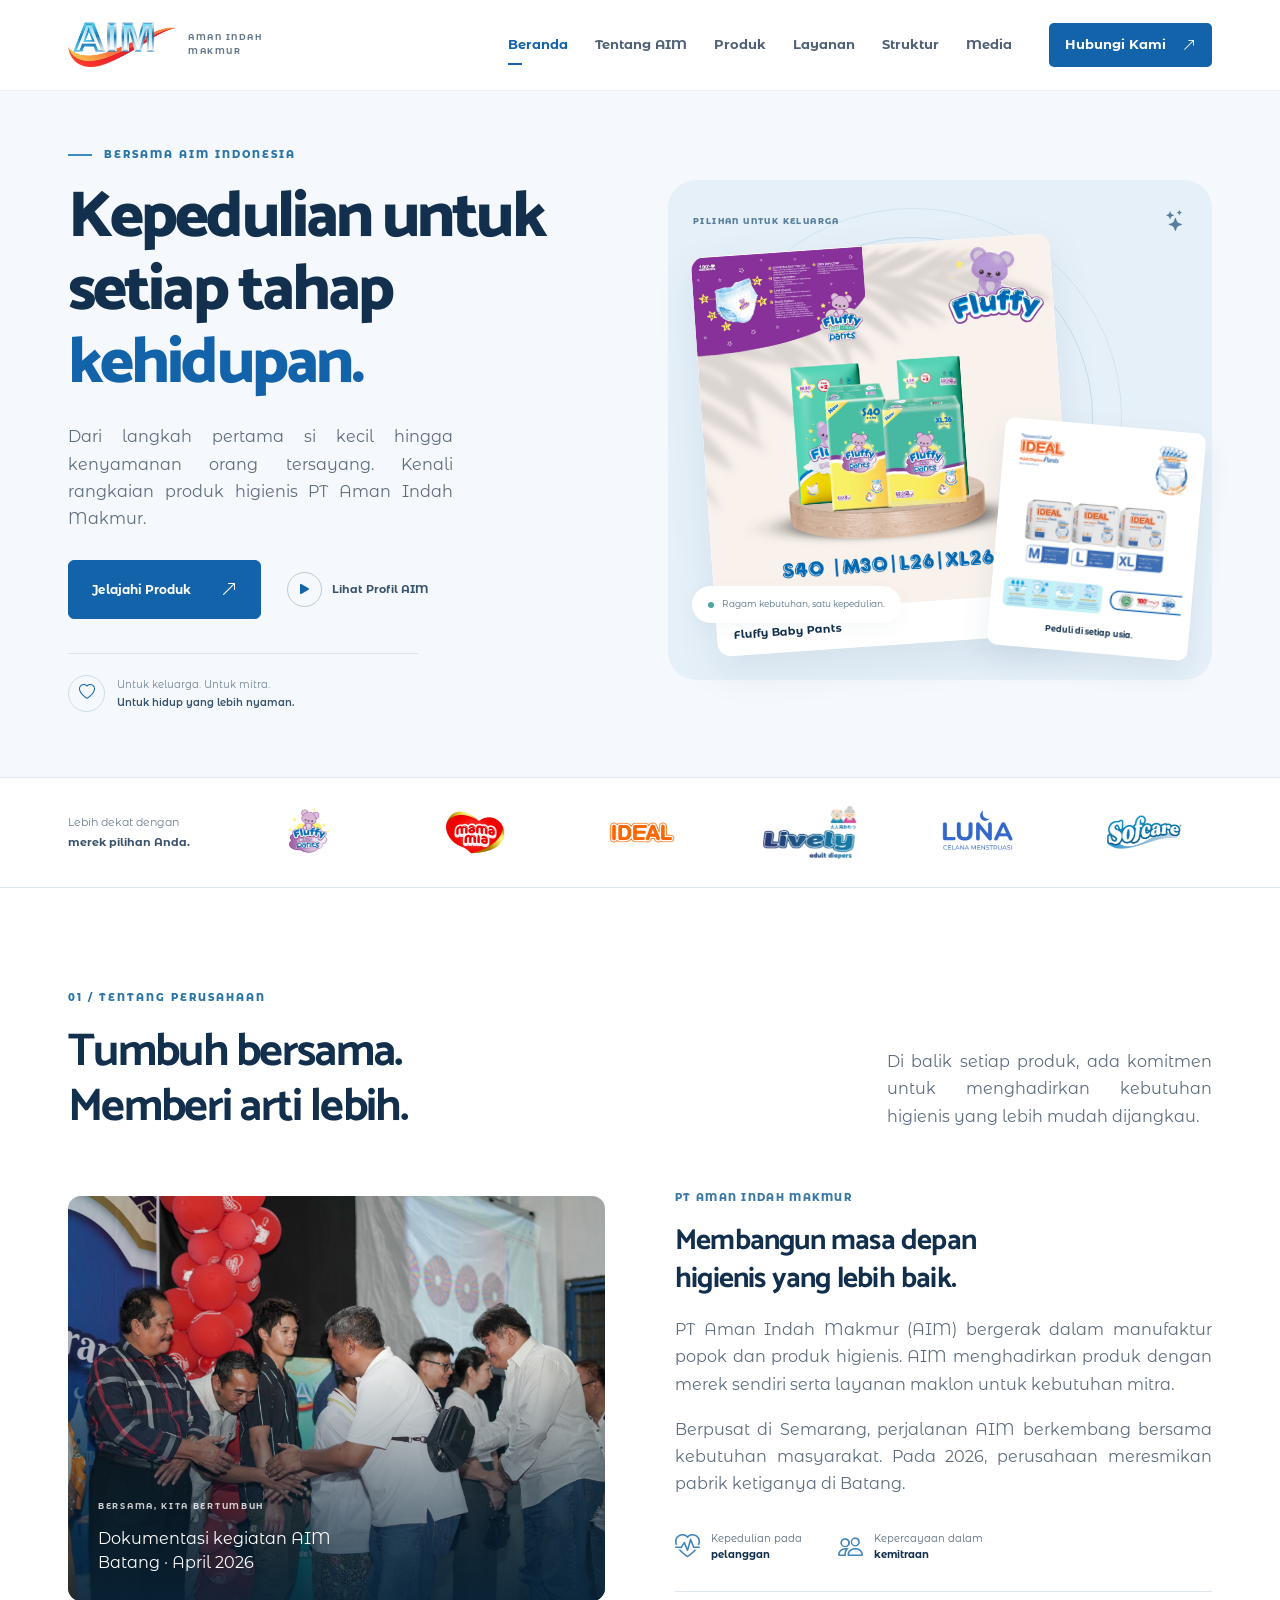
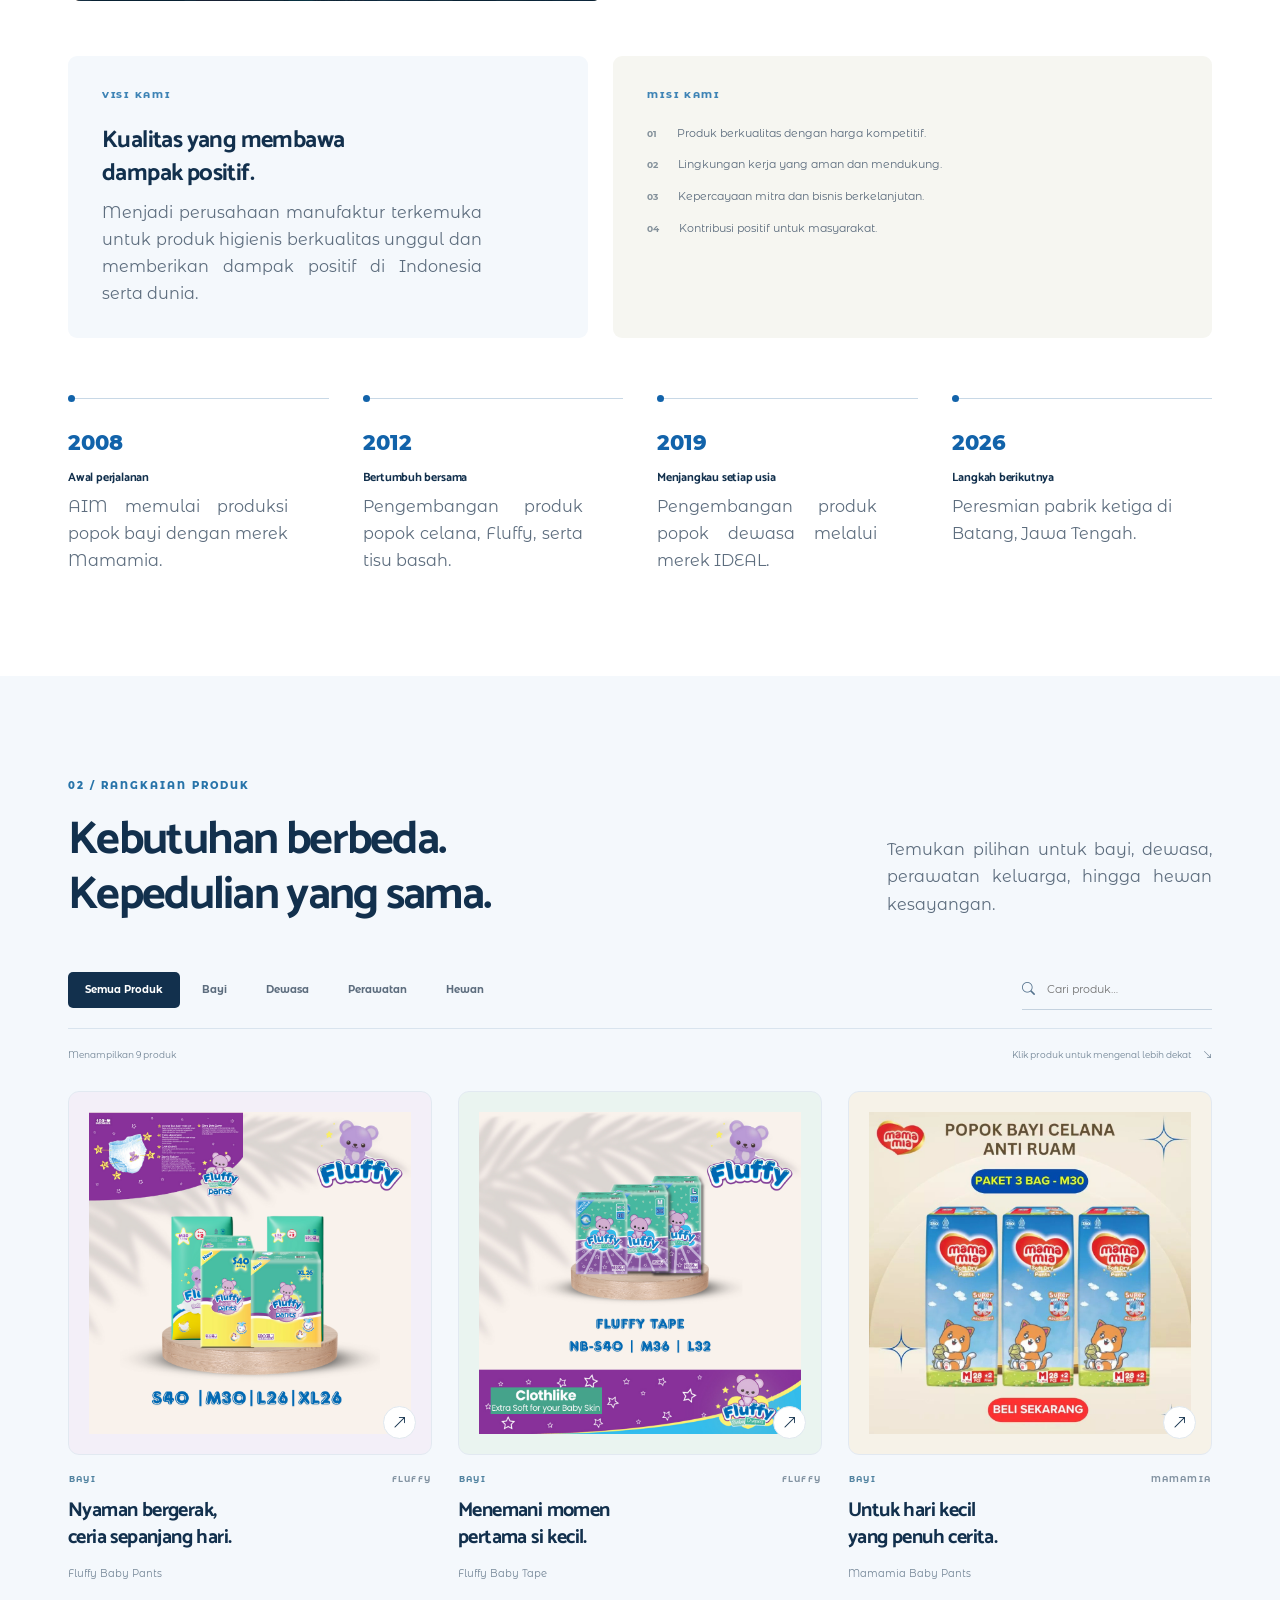
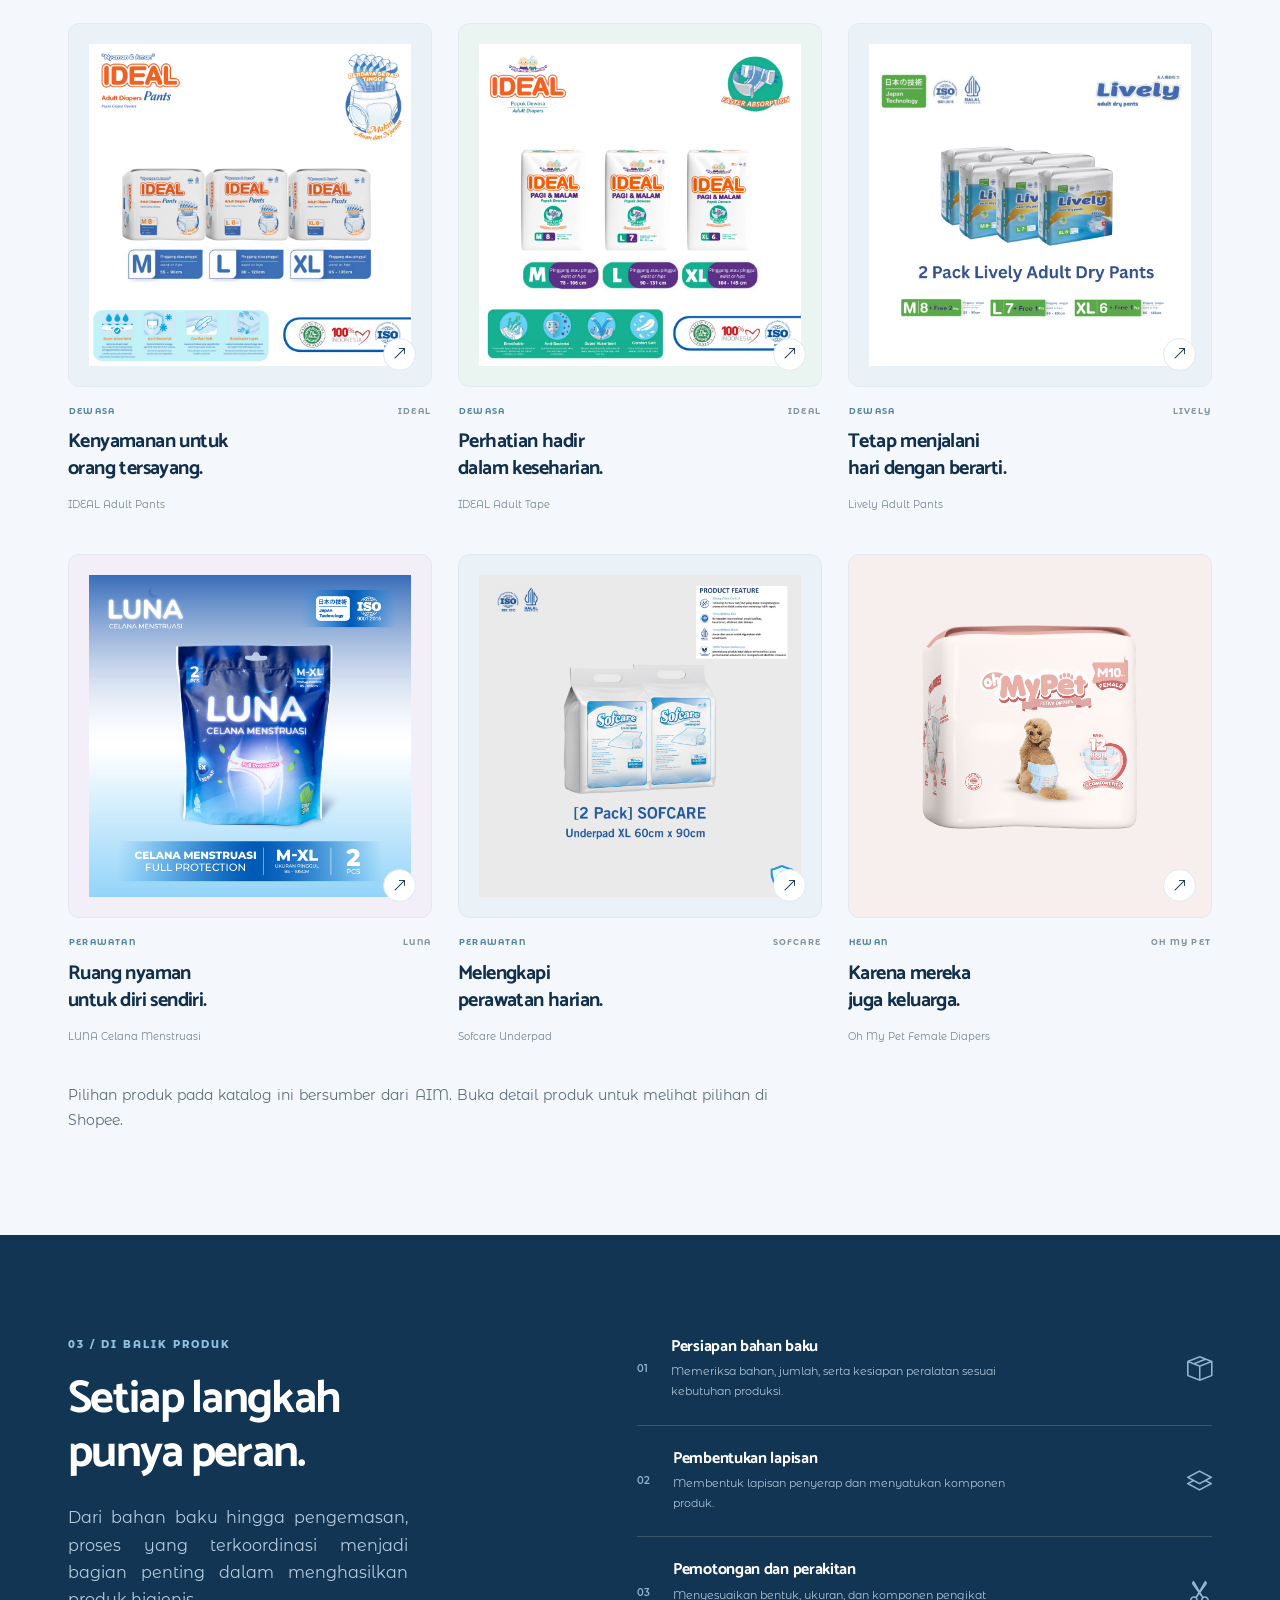
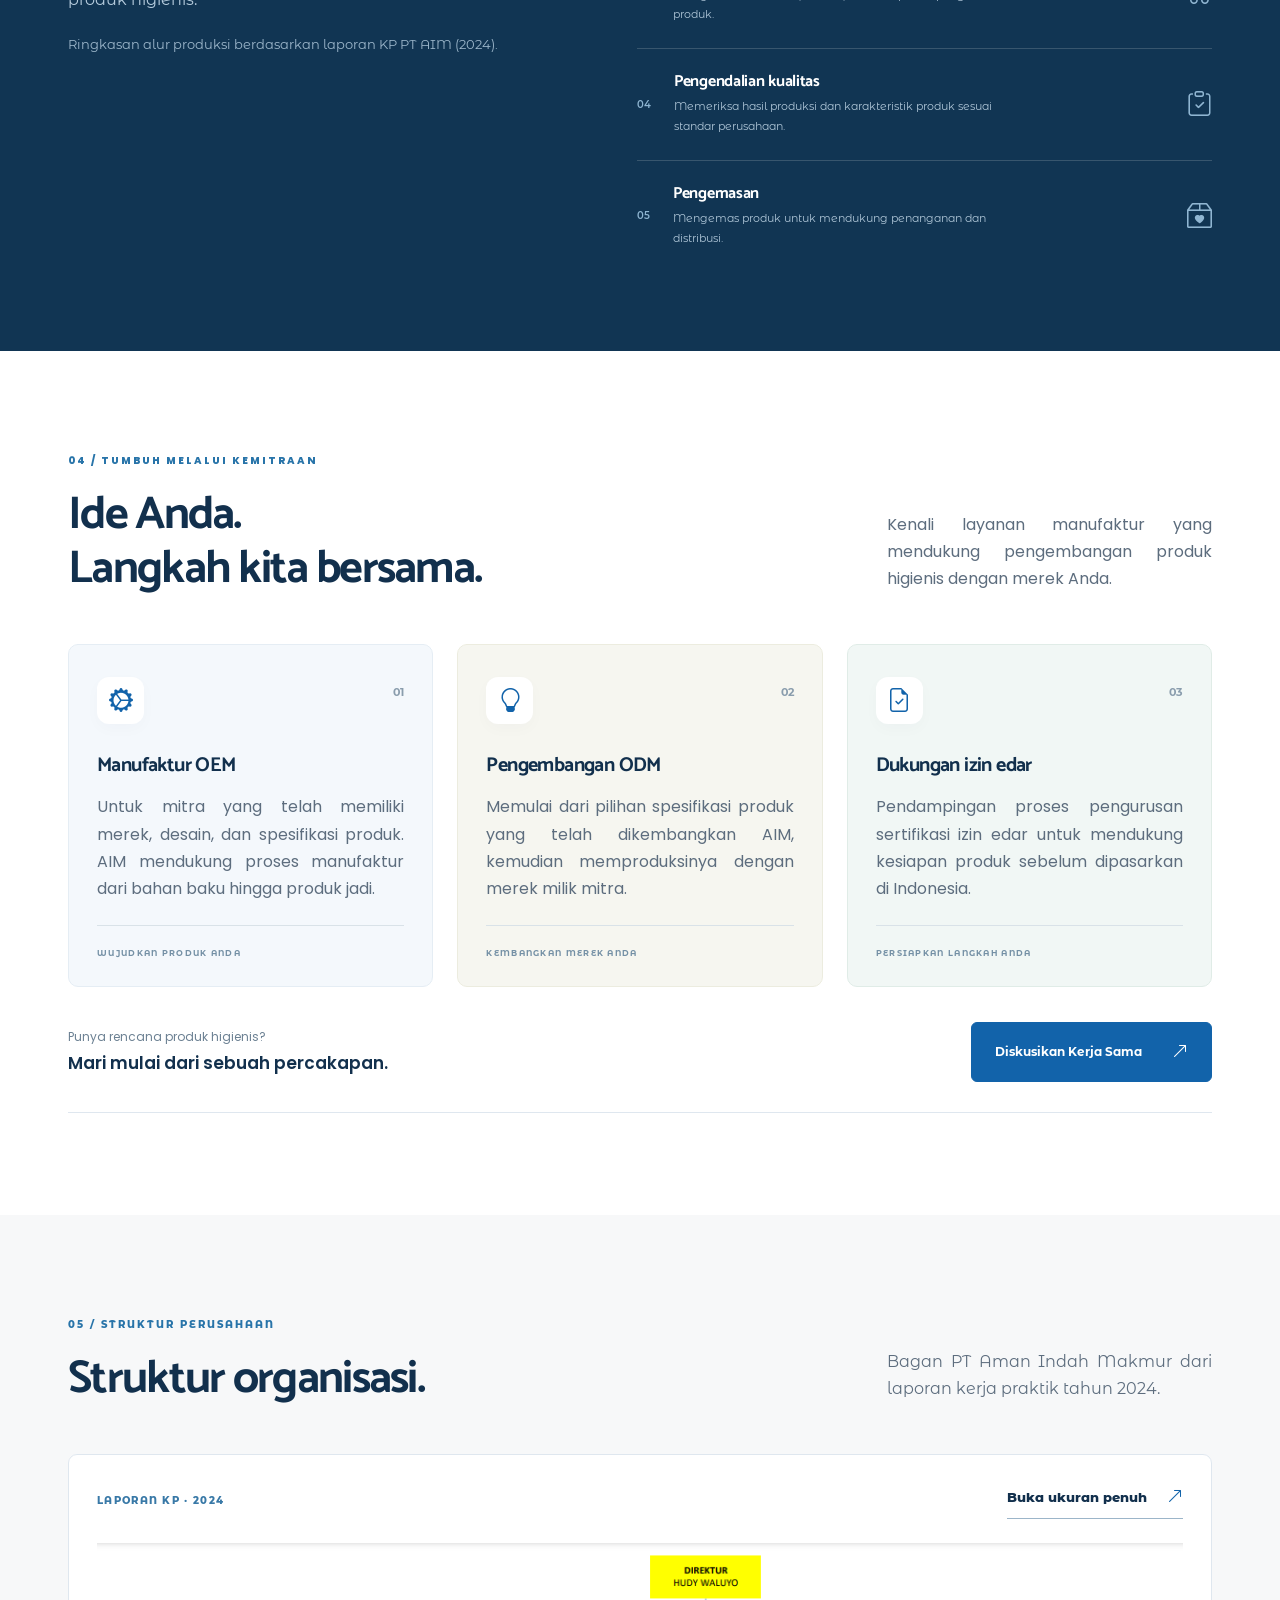
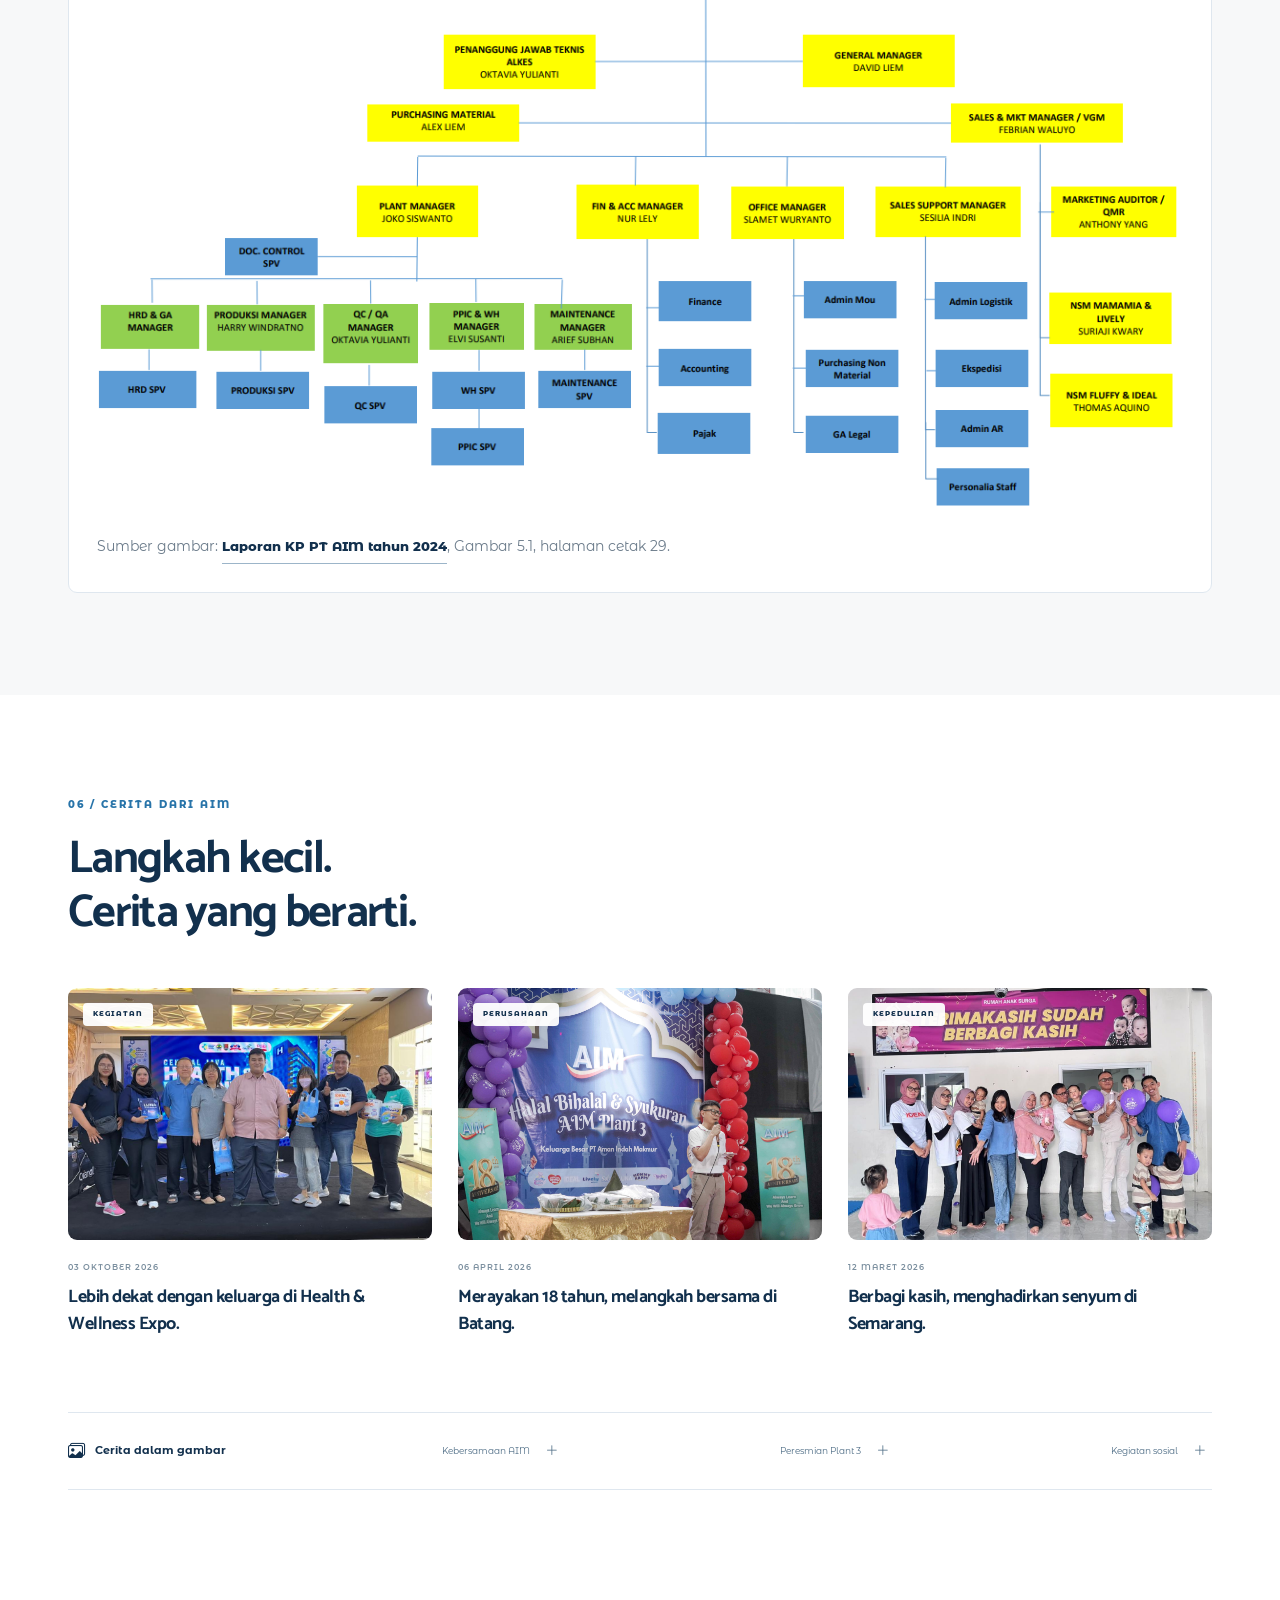
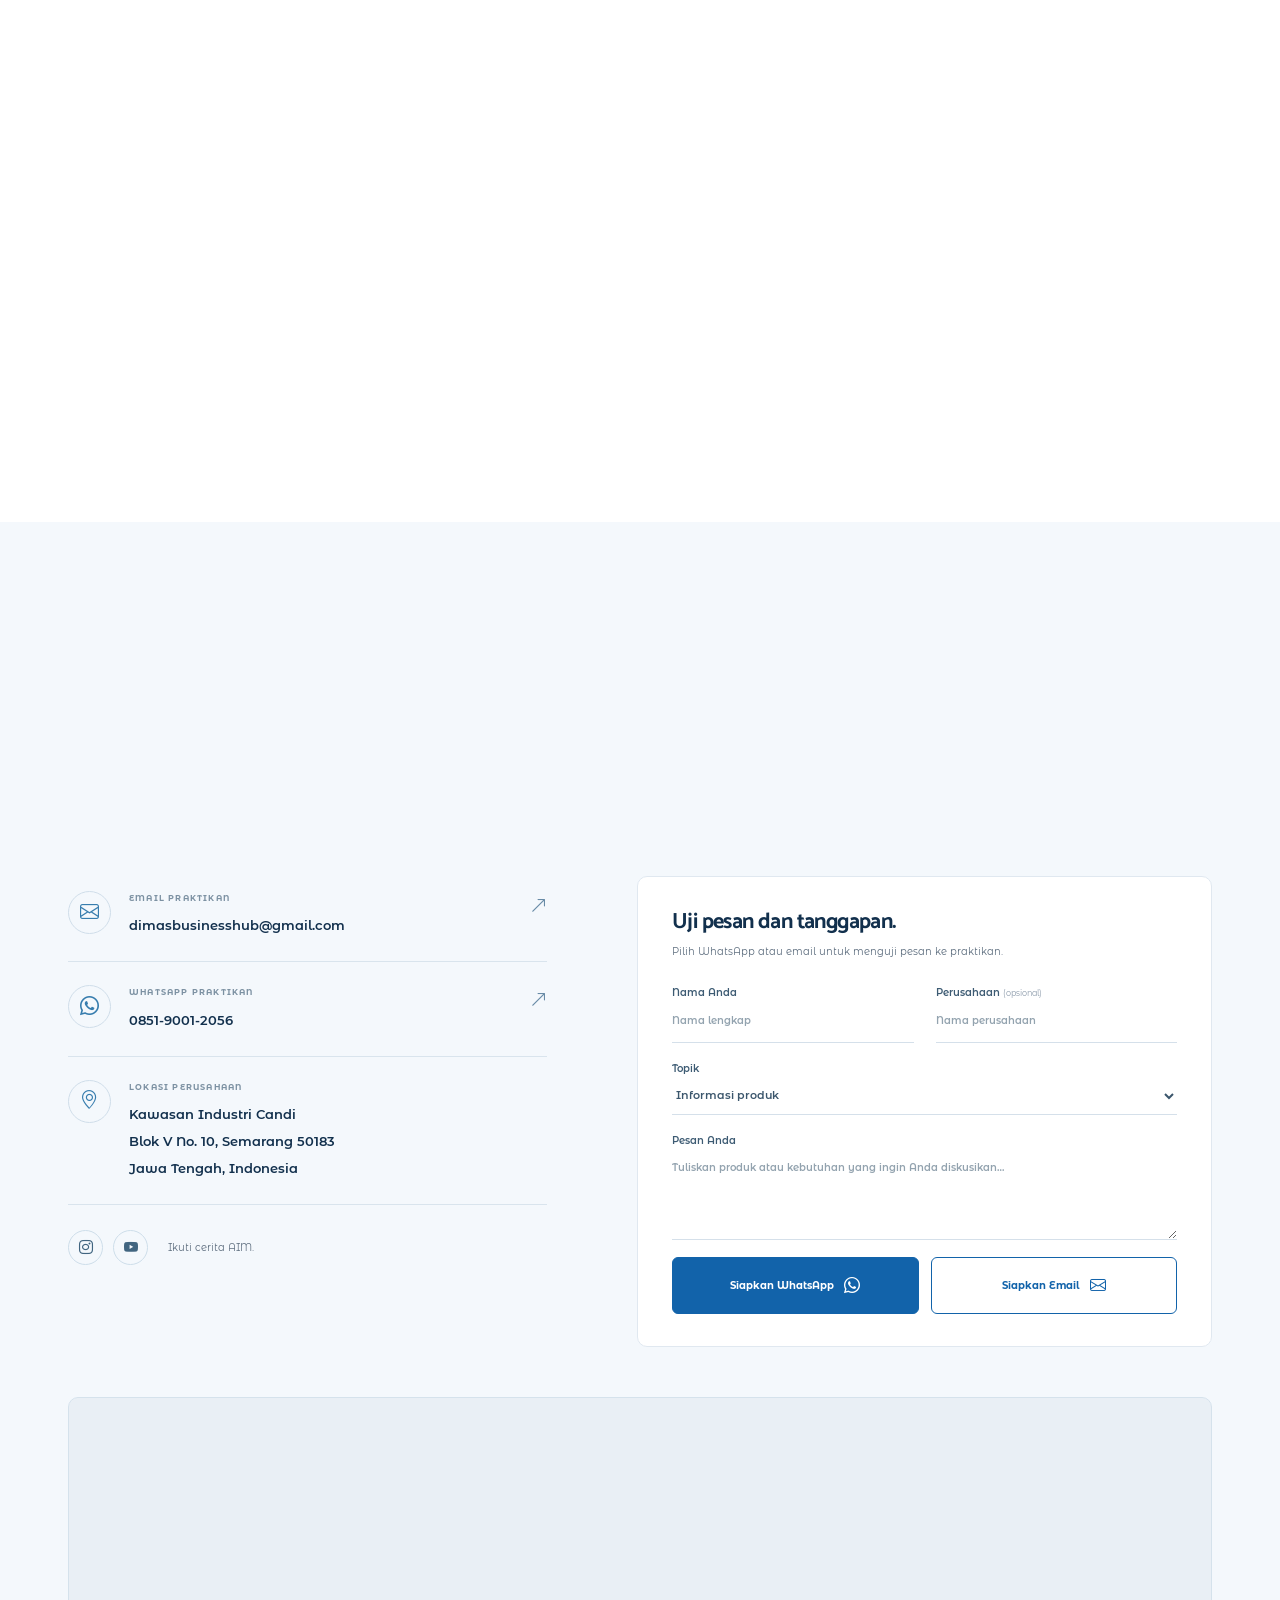
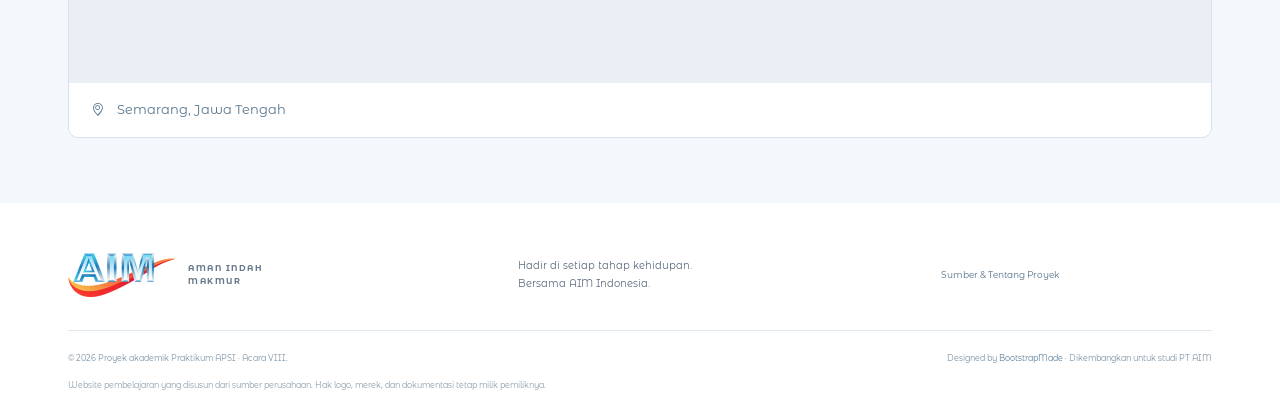
==== commit 8ea2b81b: "Rapikan navigasi, katalog Shopee, dan struktur AIM" ====
--- a/index.html
+++ b/index.html
@@ -12,12 +12,11 @@
   <link rel="stylesheet" href="assets/vendor/bootstrap/css/bootstrap.min.css">
   <link rel="stylesheet" href="assets/vendor/bootstrap-icons/bootstrap-icons.css">
   <link rel="stylesheet" href="assets/css/company.css">
-  <link rel="stylesheet" href="assets/css/aim.css?v=20261105-fonts">
-  <script src="assets/js/main.js?v=20261105-scroll" defer></script>
+  <link rel="stylesheet" href="assets/css/aim.css?v=20261108-revisi">
+  <script src="assets/js/main.js?v=20261108-revisi" defer></script>
 </head>
 <body>
   <a class="skip-link" href="#main">Langsung ke konten</a>
-  <div class="topbar"><div class="container topbar-inner"><span><i class="bi bi-geo-alt" aria-hidden="true"></i> Semarang, Indonesia</span><span class="topbar-note">Produk higienis. Kepedulian untuk semua.</span><a href="mailto:dimasbusinesshub@gmail.com"><i class="bi bi-envelope" aria-hidden="true"></i> dimasbusinesshub@gmail.com</a></div></div>
   <header id="header" class="header sticky-top">
     <div class="container header-inner">
       <a class="logo" href="#beranda" aria-label="AIM Indonesia — Beranda"><img src="assets/img/logo-aim.webp" width="434" height="180" alt="Logo AIM"><span>AMAN INDAH MAKMUR</span></a>
@@ -38,7 +37,7 @@
         <div class="hero-visual">
           <div class="hero-visual-label"><span>PILIHAN UNTUK KELUARGA</span><i class="bi bi-stars" aria-hidden="true"></i></div>
           <div class="hero-orbit" aria-hidden="true"></div>
-          <div class="hero-feature"><img src="assets/img/fluffy-pants.png" alt="Rangkaian kemasan Fluffy Baby Pants" width="1000" height="1000" fetchpriority="high"><span class="feature-caption"><span>Fluffy Baby Pants</span><a href="#produk" aria-label="Jelajahi produk Fluffy"><i class="bi bi-arrow-up-right" aria-hidden="true"></i></a></span></div>
+          <div class="hero-feature"><img src="assets/img/fluffy-pants.png" alt="Rangkaian kemasan Fluffy Baby Pants" width="1000" height="1000" fetchpriority="high"><span class="feature-caption"><span>Fluffy Baby Pants</span></span></div>
           <div class="hero-mini"><img src="assets/img/ideal-pants.png" alt="Kemasan IDEAL popok dewasa tipe celana" width="1000" height="1000"><span>Peduli di setiap usia.</span></div>
           <div class="hero-note"><span class="note-dot"></span> Ragam kebutuhan, satu kepedulian.</div>
         </div>
@@ -51,7 +50,7 @@
         <div class="section-heading"><div><p class="eyebrow">01 / TENTANG PERUSAHAAN</p><h2>Tumbuh bersama.<br>Memberi arti lebih.</h2></div><p>Di balik setiap produk, ada komitmen untuk menghadirkan kebutuhan higienis yang lebih mudah dijangkau.</p></div>
         <div class="about-layout">
           <figure class="about-photo"><img src="assets/img/team-event.jpg" alt="Dokumentasi kebersamaan tim AIM dalam kegiatan peresmian Plant 3 di Batang" width="3984" height="2656" loading="lazy"><figcaption><span>BERSAMA, KITA BERTUMBUH</span><p>Dokumentasi kegiatan AIM<br>Batang · April 2026</p></figcaption></figure>
-          <div class="about-copy"><span class="tag">PT AMAN INDAH MAKMUR</span><h3>Membangun masa depan<br>higienis yang lebih baik.</h3><p>PT Aman Indah Makmur (AIM) bergerak dalam manufaktur popok dan produk higienis. AIM menghadirkan produk dengan merek sendiri serta layanan maklon untuk kebutuhan mitra.</p><p>Berpusat di Semarang, perjalanan AIM berkembang bersama kebutuhan masyarakat. Pada 2026, perusahaan meresmikan pabrik ketiganya di Batang.</p><div class="about-values"><div><i class="bi bi-heart-pulse" aria-hidden="true"></i><span>Kepedulian pada<br><strong>pelanggan</strong></span></div><div><i class="bi bi-people" aria-hidden="true"></i><span>Kepercayaan dalam<br><strong>kemitraan</strong></span></div></div><a class="text-link" href="https://aimindonesia.co.id/about-us/" target="_blank" rel="noopener noreferrer">Kenali AIM di situs resmi <i class="bi bi-arrow-up-right" aria-hidden="true"></i></a></div>
+          <div class="about-copy"><span class="tag">PT AMAN INDAH MAKMUR</span><h3>Membangun masa depan<br>higienis yang lebih baik.</h3><p>PT Aman Indah Makmur (AIM) bergerak dalam manufaktur popok dan produk higienis. AIM menghadirkan produk dengan merek sendiri serta layanan maklon untuk kebutuhan mitra.</p><p>Berpusat di Semarang, perjalanan AIM berkembang bersama kebutuhan masyarakat. Pada 2026, perusahaan meresmikan pabrik ketiganya di Batang.</p><div class="about-values"><div><i class="bi bi-heart-pulse" aria-hidden="true"></i><span>Kepedulian pada<br><strong>pelanggan</strong></span></div><div><i class="bi bi-people" aria-hidden="true"></i><span>Kepercayaan dalam<br><strong>kemitraan</strong></span></div></div></div>
         </div>
         <div class="purpose-grid"><article class="purpose-card"><span class="purpose-number">VISI KAMI</span><h3>Kualitas yang membawa<br>dampak positif.</h3><p>Menjadi perusahaan manufaktur terkemuka untuk produk higienis berkualitas unggul dan memberikan dampak positif di Indonesia serta dunia.</p></article><article class="purpose-card mission-card"><span class="purpose-number">MISI KAMI</span><div class="mission-list"><p><span>01</span> Produk berkualitas dengan harga kompetitif.</p><p><span>02</span> Lingkungan kerja yang aman dan mendukung.</p><p><span>03</span> Kepercayaan mitra dan bisnis berkelanjutan.</p><p><span>04</span> Kontribusi positif untuk masyarakat.</p></div></article></div>
         <div class="timeline" aria-label="Perjalanan AIM"><article><span>2008</span><h4>Awal perjalanan</h4><p>AIM memulai produksi popok bayi dengan merek Mamamia.</p></article><article><span>2012</span><h4>Bertumbuh bersama</h4><p>Pengembangan produk popok celana, Fluffy, serta tisu basah.</p></article><article><span>2019</span><h4>Menjangkau setiap usia</h4><p>Pengembangan produk popok dewasa melalui merek IDEAL.</p></article><article><span>2026</span><h4>Langkah berikutnya</h4><p>Peresmian pabrik ketiga di Batang, Jawa Tengah.</p></article></div>
@@ -75,29 +74,43 @@
           <article class="product-card" data-category="hewan" data-product="ohmypet-female"><button type="button" class="product-open" aria-label="Lihat detail Oh My Pet Female Diapers"><span class="product-image blush"><img src="assets/img/ohmypet-female.png" alt="Oh My Pet popok untuk hewan betina" width="989" height="1221" loading="lazy"><span class="product-arrow"><i class="bi bi-arrow-up-right" aria-hidden="true"></i></span></span><span class="product-meta">HEWAN <span>OH MY PET</span></span><h3>Karena mereka<br>juga keluarga.</h3><span class="product-name">Oh My Pet Female Diapers</span></button></article>
         </div>
         <div class="empty-state" id="empty-state" hidden><i class="bi bi-search" aria-hidden="true"></i><h3>Produk belum ditemukan.</h3><p>Coba nama merek lain atau tampilkan semua kategori.</p><button type="button" id="reset-products" class="btn-aim">Tampilkan Semua Produk</button></div>
-        <p class="catalog-note">Pilihan produk pada katalog ini bersumber dari AIM. Ketersediaan dan varian terbaru dapat dilihat pada halaman resmi setiap produk.</p>
+        <p class="catalog-note">Pilihan produk pada katalog ini bersumber dari AIM. Buka detail produk untuk melihat pilihan di Shopee.</p>
       </div>
     </section>
 
     <section id="produksi" class="section-space production-section section-anchor">
-      <div class="container production-layout"><div class="production-intro"><p class="eyebrow">03 / DI BALIK PRODUK</p><h2>Setiap langkah<br>punya peran.</h2><p>Dari bahan baku hingga pengemasan, proses yang terkoordinasi menjadi bagian penting dalam menghasilkan produk higienis.</p><button type="button" class="video-panel" data-video><span class="video-play"><i class="bi bi-play-fill" aria-hidden="true"></i></span><span><strong>Kenali AIM lebih dekat</strong><small>Tonton video profil perusahaan</small></span><i class="bi bi-arrow-up-right" aria-hidden="true"></i></button><p class="source-note">Ringkasan alur produksi berdasarkan laporan KP PT AIM (2024).</p></div><div class="process-list"><article><span>01</span><div><h3>Persiapan bahan baku</h3><p>Memeriksa bahan, jumlah, serta kesiapan peralatan sesuai kebutuhan produksi.</p></div><i class="bi bi-box-seam" aria-hidden="true"></i></article><article><span>02</span><div><h3>Pembentukan lapisan</h3><p>Membentuk lapisan penyerap dan menyatukan komponen produk.</p></div><i class="bi bi-layers" aria-hidden="true"></i></article><article><span>03</span><div><h3>Pemotongan dan perakitan</h3><p>Menyesuaikan bentuk, ukuran, dan komponen pengikat produk.</p></div><i class="bi bi-scissors" aria-hidden="true"></i></article><article><span>04</span><div><h3>Pengendalian kualitas</h3><p>Memeriksa hasil produksi dan karakteristik produk sesuai standar perusahaan.</p></div><i class="bi bi-clipboard-check" aria-hidden="true"></i></article><article><span>05</span><div><h3>Pengemasan</h3><p>Mengemas produk untuk mendukung penanganan dan distribusi.</p></div><i class="bi bi-box2-heart" aria-hidden="true"></i></article></div></div>
+      <div class="container production-layout"><div class="production-intro"><p class="eyebrow">03 / DI BALIK PRODUK</p><h2>Setiap langkah<br>punya peran.</h2><p>Dari bahan baku hingga pengemasan, proses yang terkoordinasi menjadi bagian penting dalam menghasilkan produk higienis.</p><p class="source-note">Ringkasan alur produksi berdasarkan laporan KP PT AIM (2024).</p></div><div class="process-list"><article><span>01</span><div><h3>Persiapan bahan baku</h3><p>Memeriksa bahan, jumlah, serta kesiapan peralatan sesuai kebutuhan produksi.</p></div><i class="bi bi-box-seam" aria-hidden="true"></i></article><article><span>02</span><div><h3>Pembentukan lapisan</h3><p>Membentuk lapisan penyerap dan menyatukan komponen produk.</p></div><i class="bi bi-layers" aria-hidden="true"></i></article><article><span>03</span><div><h3>Pemotongan dan perakitan</h3><p>Menyesuaikan bentuk, ukuran, dan komponen pengikat produk.</p></div><i class="bi bi-scissors" aria-hidden="true"></i></article><article><span>04</span><div><h3>Pengendalian kualitas</h3><p>Memeriksa hasil produksi dan karakteristik produk sesuai standar perusahaan.</p></div><i class="bi bi-clipboard-check" aria-hidden="true"></i></article><article><span>05</span><div><h3>Pengemasan</h3><p>Mengemas produk untuk mendukung penanganan dan distribusi.</p></div><i class="bi bi-box2-heart" aria-hidden="true"></i></article></div></div>
     </section>
 
     <section id="layanan" class="section-space section-anchor services-aim"><div class="container"><div class="section-heading"><div><p class="eyebrow">04 / TUMBUH MELALUI KEMITRAAN</p><h2>Ide Anda.<br>Langkah kita bersama.</h2></div><p>Kenali layanan manufaktur yang mendukung pengembangan produk higienis dengan merek Anda.</p></div><div class="service-grid"><article class="service-item"><span class="service-icon"><i class="bi bi-gear-wide-connected" aria-hidden="true"></i></span><span class="service-no">01</span><h3>Manufaktur OEM</h3><p>Untuk mitra yang telah memiliki merek, desain, dan spesifikasi produk. AIM mendukung proses manufaktur dari bahan baku hingga produk jadi.</p><span class="service-label">WUJUDKAN PRODUK ANDA</span></article><article class="service-item"><span class="service-icon"><i class="bi bi-lightbulb" aria-hidden="true"></i></span><span class="service-no">02</span><h3>Pengembangan ODM</h3><p>Memulai dari pilihan spesifikasi produk yang telah dikembangkan AIM, kemudian memproduksinya dengan merek milik mitra.</p><span class="service-label">KEMBANGKAN MEREK ANDA</span></article><article class="service-item"><span class="service-icon"><i class="bi bi-file-earmark-check" aria-hidden="true"></i></span><span class="service-no">03</span><h3>Dukungan izin edar</h3><p>Pendampingan proses pengurusan sertifikasi izin edar untuk mendukung kesiapan produk sebelum dipasarkan di Indonesia.</p><span class="service-label">PERSIAPKAN LANGKAH ANDA</span></article></div><div class="service-bottom"><p>Punya rencana produk higienis?<br><strong>Mari mulai dari sebuah percakapan.</strong></p><a href="#kontak" class="btn-aim">Diskusikan Kerja Sama <i class="bi bi-arrow-up-right" aria-hidden="true"></i></a></div></div></section>
 
-    <section id="organisasi" class="section-space organization-section section-anchor"><div class="container"><div class="organization-layout"><div><p class="eyebrow">05 / STRUKTUR PERUSAHAAN</p><h2>Terhubung dalam<br>satu tujuan.</h2><p>Kolaborasi antarbagian membantu menghubungkan perencanaan, produksi, pengadaan, dan distribusi.</p><p class="source-note">Bagan ringkas fungsi organisasi berdasarkan laporan KP 2024. Nama pejabat dan susunan terkini dapat berubah.</p><a href="https://drive.google.com/file/d/1e0OrBCy-_FsKfMxCbO3LKrnYYjrU6SQ6/view" target="_blank" rel="noopener noreferrer" class="text-link">Lihat dokumen rujukan <i class="bi bi-arrow-up-right" aria-hidden="true"></i></a></div><div class="org-chart" aria-label="Bagan ringkas fungsi organisasi AIM"><div class="org-lead"><i class="bi bi-diagram-3" aria-hidden="true"></i><span>Pimpinan &amp; Manajemen</span></div><div class="org-connector" aria-hidden="true"></div><div class="org-grid"><div><i class="bi bi-building-gear" aria-hidden="true"></i><strong>Produksi</strong><span>Pelaksanaan produksi</span></div><div><i class="bi bi-clipboard-data" aria-hidden="true"></i><strong>PPIC &amp; Gudang</strong><span>Perencanaan dan persediaan</span></div><div><i class="bi bi-bag-check" aria-hidden="true"></i><strong>Purchasing</strong><span>Pengadaan kebutuhan</span></div><div><i class="bi bi-shield-check" aria-hidden="true"></i><strong>QC / QA</strong><span>Pengendalian mutu</span></div><div><i class="bi bi-people" aria-hidden="true"></i><strong>HRD &amp; Umum</strong><span>Sumber daya manusia</span></div><div><i class="bi bi-graph-up-arrow" aria-hidden="true"></i><strong>Penjualan &amp; Keuangan</strong><span>Dukungan bisnis</span></div></div></div></div></div><div class="container org-document" id="bagan-asli"><div class="org-document-heading"><div><span class="tag">DOKUMEN RUJUKAN · 2024</span><h3>Struktur organisasi perusahaan</h3></div><a class="text-link" href="assets/img/struktur-organisasi-2024.png" target="_blank" rel="noopener noreferrer">Buka ukuran penuh ↗</a></div><a href="assets/img/struktur-organisasi-2024.png" target="_blank" rel="noopener noreferrer" aria-label="Lihat bagan struktur organisasi AIM tahun 2024 dalam ukuran penuh"><img src="assets/img/struktur-organisasi-2024.png" width="1137" height="599" loading="lazy" alt="Struktur organisasi PT Aman Indah Makmur berdasarkan Gambar 5.1 laporan KP 2024"></a><p class="source-note">Sumber: Gambar 5.1, laporan KP PT AIM tahun 2024, halaman cetak 29. Bagan ini mendokumentasikan susunan pada tahun sumber, bukan pernyataan susunan pejabat terkini.</p></div></section>
+    <section id="organisasi" class="section-space organization-section section-anchor">
+      <div class="container">
+        <div class="section-heading">
+          <div><p class="eyebrow">05 / STRUKTUR PERUSAHAAN</p><h2>Struktur organisasi.</h2></div>
+          <p>Bagan PT Aman Indah Makmur dari laporan kerja praktik tahun 2024.</p>
+        </div>
+        <figure class="org-document" id="bagan-asli">
+          <div class="org-document-heading">
+            <span class="tag">LAPORAN KP · 2024</span>
+            <a class="text-link" href="assets/img/struktur-organisasi-2024.png" target="_blank" rel="noopener noreferrer">Buka ukuran penuh <i class="bi bi-arrow-up-right" aria-hidden="true"></i></a>
+          </div>
+          <img src="assets/img/struktur-organisasi-2024.png" width="1137" height="599" loading="lazy" alt="Bagan struktur organisasi PT Aman Indah Makmur pada tahun 2024">
+          <figcaption class="source-note">Sumber gambar: <a class="text-link" href="https://drive.google.com/file/d/1e0OrBCy-_FsKfMxCbO3LKrnYYjrU6SQ6/view" target="_blank" rel="noopener noreferrer">Laporan KP PT AIM tahun 2024</a>, Gambar 5.1, halaman cetak 29.</figcaption>
+        </figure>
+      </div>
+    </section>
 
-    <section id="media" class="section-space section-anchor media-section"><div class="container"><div class="section-heading"><div><p class="eyebrow">06 / CERITA DARI AIM</p><h2>Langkah kecil.<br>Cerita yang berarti.</h2></div><a class="text-link" href="https://aimindonesia.co.id/blog/" target="_blank" rel="noopener noreferrer">Semua berita AIM <i class="bi bi-arrow-up-right" aria-hidden="true"></i></a></div><div class="news-grid"><article class="news-card"><a href="https://aimindonesia.co.id/2026/10/03/pt-aman-indah-makmur-hadirkan-solusi-kesehatan-keluarga-dan-promo-menarik-di-central-java-health-weness-expo-2026/" target="_blank" rel="noopener noreferrer"><div class="news-image"><img src="assets/img/news-expo.jpeg" alt="Tim AIM di Central Java Health & Wellness Expo 2026" width="1280" height="720" loading="lazy"><span>KEGIATAN</span></div><p class="news-date">03 OKTOBER 2026</p><h3>Lebih dekat dengan keluarga di Health &amp; Wellness Expo.</h3><span class="news-read">Baca di situs resmi <i class="bi bi-arrow-up-right" aria-hidden="true"></i></span></a></article><article class="news-card"><a href="https://aimindonesia.co.id/2026/04/06/wujud-syukur-18-tahun-pt-aman-indah-makmur-boyong-ratusan-karyawan-resmikan-pabrik-baru-di-batang-pada-momentum-halal-bihalal/" target="_blank" rel="noopener noreferrer"><div class="news-image"><img src="assets/img/factory-event.jpg" alt="Acara syukuran dan peresmian Plant 3 AIM di Batang" width="6000" height="4000" loading="lazy"><span>PERUSAHAAN</span></div><p class="news-date">06 APRIL 2026</p><h3>Merayakan 18 tahun, melangkah bersama di Batang.</h3><span class="news-read">Baca di situs resmi <i class="bi bi-arrow-up-right" aria-hidden="true"></i></span></a></article><article class="news-card"><a href="https://aimindonesia.co.id/2026/03/12/mengukir-senyum-di-rumah-anak-surga-perjalanan-berbagi-kasih-pt-aman-indah-makmur-di-semarang/" target="_blank" rel="noopener noreferrer"><div class="news-image"><img src="assets/img/news-csr.jpeg" alt="Kegiatan berbagi AIM di Rumah Anak Surga Semarang" width="1280" height="1018" loading="lazy"><span>KEPEDULIAN</span></div><p class="news-date">12 MARET 2026</p><h3>Berbagi kasih, menghadirkan senyum di Semarang.</h3><span class="news-read">Baca di situs resmi <i class="bi bi-arrow-up-right" aria-hidden="true"></i></span></a></article></div><div class="gallery-bar"><span><i class="bi bi-images" aria-hidden="true"></i> Cerita dalam gambar</span><button type="button" data-gallery="0">Kebersamaan AIM <i class="bi bi-plus-lg" aria-hidden="true"></i></button><button type="button" data-gallery="1">Peresmian Plant 3 <i class="bi bi-plus-lg" aria-hidden="true"></i></button><button type="button" data-gallery="2">Kegiatan sosial <i class="bi bi-plus-lg" aria-hidden="true"></i></button></div></div></section>
+    <section id="media" class="section-space section-anchor media-section"><div class="container"><div class="section-heading"><div><p class="eyebrow">06 / CERITA DARI AIM</p><h2>Langkah kecil.<br>Cerita yang berarti.</h2></div></div><div class="news-grid"><article class="news-card"><div class="news-image"><img src="assets/img/news-expo.jpeg" alt="Tim AIM di Central Java Health & Wellness Expo 2026" width="1280" height="720" loading="lazy"><span>KEGIATAN</span></div><p class="news-date">03 OKTOBER 2026</p><h3>Lebih dekat dengan keluarga di Health &amp; Wellness Expo.</h3></article><article class="news-card"><div class="news-image"><img src="assets/img/factory-event.jpg" alt="Acara syukuran dan peresmian Plant 3 AIM di Batang" width="6000" height="4000" loading="lazy"><span>PERUSAHAAN</span></div><p class="news-date">06 APRIL 2026</p><h3>Merayakan 18 tahun, melangkah bersama di Batang.</h3></article><article class="news-card"><div class="news-image"><img src="assets/img/news-csr.jpeg" alt="Kegiatan berbagi AIM di Rumah Anak Surga Semarang" width="1280" height="1018" loading="lazy"><span>KEPEDULIAN</span></div><p class="news-date">12 MARET 2026</p><h3>Berbagi kasih, menghadirkan senyum di Semarang.</h3></article></div><div class="gallery-bar"><span><i class="bi bi-images" aria-hidden="true"></i> Cerita dalam gambar</span><button type="button" data-gallery="0">Kebersamaan AIM <i class="bi bi-plus-lg" aria-hidden="true"></i></button><button type="button" data-gallery="1">Peresmian Plant 3 <i class="bi bi-plus-lg" aria-hidden="true"></i></button><button type="button" data-gallery="2">Kegiatan sosial <i class="bi bi-plus-lg" aria-hidden="true"></i></button></div></div></section>
 
     <section id="faq" class="section-space faq-section section-anchor"><div class="container faq-layout"><div><p class="eyebrow">07 / MARI MENGENAL LEBIH DEKAT</p><h2>Ada yang ingin<br>Anda ketahui?</h2><p>Beberapa jawaban untuk membantu Anda mengenal AIM dan layanannya.</p></div><div class="faq-list"><details open><summary><span>01</span> Apa bidang usaha PT Aman Indah Makmur?<i class="bi bi-plus-lg" aria-hidden="true"></i></summary><p>AIM merupakan perusahaan manufaktur popok dan produk higienis, dengan merek sendiri serta layanan maklon OEM dan ODM.</p></details><details><summary><span>02</span> Produk apa yang dapat ditemukan di sini?<i class="bi bi-plus-lg" aria-hidden="true"></i></summary><p>Katalog menampilkan pilihan popok bayi, popok dewasa, celana menstruasi, underpad, dan popok hewan. Pilih kategori atau cari nama merek untuk menemukan produk.</p></details><details><summary><span>03</span> Bisakah membuat produk dengan merek sendiri?<i class="bi bi-plus-lg" aria-hidden="true"></i></summary><p>Ya. AIM menawarkan layanan OEM dan ODM. Tim perusahaan dapat membantu menjelaskan pilihan layanan sesuai kebutuhan dan kesiapan produk Anda.</p></details><details><summary><span>04</span> Apakah tersedia dukungan desain kemasan?<i class="bi bi-plus-lg" aria-hidden="true"></i></summary><p>Situs resmi AIM menyebutkan bahwa desain produk dan kemasan tidak tersedia secara internal. Untuk kebutuhan desain, diskusikan rekomendasi mitra dengan tim AIM.</p></details><details><summary><span>05</span> Bagaimana cara memulai kerja sama?<i class="bi bi-plus-lg" aria-hidden="true"></i></summary><p>Untuk simulasi praktikum, hubungi Dimas melalui email <a href="mailto:dimasbusinesshub@gmail.com">dimasbusinesshub@gmail.com</a> atau WhatsApp <a href="https://wa.me/6285190012056" target="_blank" rel="noopener noreferrer">0851-9001-2056</a>. Sampaikan jenis produk dan kebutuhan Anda.</p></details></div></div></section>
 
-    <section id="kontak" class="contact-aim section-anchor"><div class="container"><div class="contact-heading"><p class="eyebrow">08 / MARI TERHUBUNG</p><h2>Hal baik dimulai<br>dari <span>percakapan.</span></h2><p>Kontak pengujian website praktikum.<br>Pesan diterima oleh Dimas Prawiratama.</p></div><div class="contact-layout"><div class="contact-info"><a class="contact-row" href="mailto:dimasbusinesshub@gmail.com"><span class="contact-symbol"><i class="bi bi-envelope" aria-hidden="true"></i></span><span><small>EMAIL PRAKTIKAN</small><strong>dimasbusinesshub@gmail.com</strong></span><i class="bi bi-arrow-up-right" aria-hidden="true"></i></a><a class="contact-row" href="https://wa.me/6285190012056" target="_blank" rel="noopener noreferrer"><span class="contact-symbol"><i class="bi bi-whatsapp" aria-hidden="true"></i></span><span><small>WHATSAPP PRAKTIKAN</small><strong>0851-9001-2056</strong></span><i class="bi bi-arrow-up-right" aria-hidden="true"></i></a><div class="contact-row"><span class="contact-symbol"><i class="bi bi-geo-alt" aria-hidden="true"></i></span><span><small>LOKASI PERUSAHAAN</small><strong>Kawasan Industri Candi<br>Blok V No. 10, Semarang 50183<br>Jawa Tengah, Indonesia</strong></span></div><div class="social-links"><a href="https://www.instagram.com/amanindahmakmur/" target="_blank" rel="noopener noreferrer" aria-label="Instagram AIM"><i class="bi bi-instagram" aria-hidden="true"></i></a><a href="https://www.youtube.com/channel/UCybNDHfVvS1RXdWMzXYsyBQ" target="_blank" rel="noopener noreferrer" aria-label="YouTube Aman Indah Makmur"><i class="bi bi-youtube" aria-hidden="true"></i></a><a href="https://aimindonesia.co.id/" target="_blank" rel="noopener noreferrer" aria-label="Situs resmi AIM"><i class="bi bi-globe2" aria-hidden="true"></i></a><span>Ikuti cerita AIM.</span></div></div><form id="contact-form" class="contact-form"><h3>Uji pesan dan tanggapan.</h3><p>Pilih WhatsApp atau email untuk menguji pesan ke praktikan.</p><div class="form-two"><label>Nama Anda<input name="name" required maxlength="80" autocomplete="name" placeholder="Nama lengkap"></label><label>Perusahaan <span>(opsional)</span><input name="company" maxlength="100" autocomplete="organization" placeholder="Nama perusahaan"></label></div><label>Topik<select name="topic" required><option value="Informasi produk">Informasi produk</option><option value="Kerja sama OEM / ODM">Kerja sama OEM / ODM</option><option value="Distribusi dan kemitraan">Distribusi dan kemitraan</option><option value="Pertanyaan lainnya">Pertanyaan lainnya</option></select></label><label>Pesan Anda<textarea name="message" rows="3" required minlength="10" maxlength="1500" placeholder="Tuliskan produk atau kebutuhan yang ingin Anda diskusikan…"></textarea></label><div class="contact-actions"><button type="submit" name="channel" value="whatsapp" class="btn-aim">Siapkan WhatsApp <i class="bi bi-whatsapp" aria-hidden="true"></i></button><button type="submit" name="channel" value="email" class="btn-aim btn-email">Siapkan Email <i class="bi bi-envelope" aria-hidden="true"></i></button></div><div id="message-result" class="message-result" role="status" hidden><p id="message-status">Pesan siap. Buka WhatsApp, tinjau kembali, lalu kirim.</p><a id="whatsapp-draft" href="https://wa.me/6285190012056" target="_blank" rel="noopener noreferrer">Buka WhatsApp <i class="bi bi-arrow-up-right" aria-hidden="true"></i></a><a id="email-draft" href="mailto:dimasbusinesshub@gmail.com" hidden>Buka Email <i class="bi bi-arrow-up-right" aria-hidden="true"></i></a></div></form></div><div class="map-layout"><iframe title="Peta kawasan PT Aman Indah Makmur di Semarang" src="https://www.google.com/maps?q=PT%20Aman%20Indah%20Makmur%20Kawasan%20Industri%20Candi%20Blok%20V%20No%2010%20Semarang&output=embed" height="320" loading="lazy" referrerpolicy="no-referrer-when-downgrade" allowfullscreen></iframe><div class="map-caption"><span><i class="bi bi-geo-alt" aria-hidden="true"></i> Semarang, Jawa Tengah</span><a href="https://www.google.com/maps/search/?api=1&query=PT+Aman+Indah+Makmur+Kawasan+Industri+Candi+Blok+V+No+10+Semarang" target="_blank" rel="noopener noreferrer">Buka Google Maps <i class="bi bi-arrow-up-right" aria-hidden="true"></i></a></div></div></div></section>
+    <section id="kontak" class="contact-aim section-anchor"><div class="container"><div class="contact-heading"><p class="eyebrow">08 / MARI TERHUBUNG</p><h2>Hal baik dimulai<br>dari <span>percakapan.</span></h2><p>Kontak pengujian website praktikum.<br>Pesan diterima oleh Dimas Prawiratama.</p></div><div class="contact-layout"><div class="contact-info"><a class="contact-row" href="mailto:dimasbusinesshub@gmail.com"><span class="contact-symbol"><i class="bi bi-envelope" aria-hidden="true"></i></span><span><small>EMAIL PRAKTIKAN</small><strong>dimasbusinesshub@gmail.com</strong></span><i class="bi bi-arrow-up-right" aria-hidden="true"></i></a><a class="contact-row" href="https://wa.me/6285190012056" target="_blank" rel="noopener noreferrer"><span class="contact-symbol"><i class="bi bi-whatsapp" aria-hidden="true"></i></span><span><small>WHATSAPP PRAKTIKAN</small><strong>0851-9001-2056</strong></span><i class="bi bi-arrow-up-right" aria-hidden="true"></i></a><div class="contact-row"><span class="contact-symbol"><i class="bi bi-geo-alt" aria-hidden="true"></i></span><span><small>LOKASI PERUSAHAAN</small><strong>Kawasan Industri Candi<br>Blok V No. 10, Semarang 50183<br>Jawa Tengah, Indonesia</strong></span></div><div class="social-links"><a href="https://www.instagram.com/amanindahmakmur/" target="_blank" rel="noopener noreferrer" aria-label="Instagram AIM"><i class="bi bi-instagram" aria-hidden="true"></i></a><a href="https://www.youtube.com/channel/UCybNDHfVvS1RXdWMzXYsyBQ" target="_blank" rel="noopener noreferrer" aria-label="YouTube Aman Indah Makmur"><i class="bi bi-youtube" aria-hidden="true"></i></a><span>Ikuti cerita AIM.</span></div></div><form id="contact-form" class="contact-form"><h3>Uji pesan dan tanggapan.</h3><p>Pilih WhatsApp atau email untuk menguji pesan ke praktikan.</p><div class="form-two"><label>Nama Anda<input name="name" required maxlength="80" autocomplete="name" placeholder="Nama lengkap"></label><label>Perusahaan <span>(opsional)</span><input name="company" maxlength="100" autocomplete="organization" placeholder="Nama perusahaan"></label></div><label>Topik<select name="topic" required><option value="Informasi produk">Informasi produk</option><option value="Kerja sama OEM / ODM">Kerja sama OEM / ODM</option><option value="Distribusi dan kemitraan">Distribusi dan kemitraan</option><option value="Pertanyaan lainnya">Pertanyaan lainnya</option></select></label><label>Pesan Anda<textarea name="message" rows="3" required minlength="10" maxlength="1500" placeholder="Tuliskan produk atau kebutuhan yang ingin Anda diskusikan…"></textarea></label><div class="contact-actions"><button type="submit" name="channel" value="whatsapp" class="btn-aim">Siapkan WhatsApp <i class="bi bi-whatsapp" aria-hidden="true"></i></button><button type="submit" name="channel" value="email" class="btn-aim btn-email">Siapkan Email <i class="bi bi-envelope" aria-hidden="true"></i></button></div><div id="message-result" class="message-result" role="status" hidden><p id="message-status">Pesan siap. Buka WhatsApp, tinjau kembali, lalu kirim.</p><a id="whatsapp-draft" href="https://wa.me/6285190012056" target="_blank" rel="noopener noreferrer">Buka WhatsApp <i class="bi bi-arrow-up-right" aria-hidden="true"></i></a><a id="email-draft" href="mailto:dimasbusinesshub@gmail.com" hidden>Buka Email <i class="bi bi-arrow-up-right" aria-hidden="true"></i></a></div></form></div><div class="map-layout"><iframe title="Peta kawasan PT Aman Indah Makmur di Semarang" src="https://www.google.com/maps?q=PT%20Aman%20Indah%20Makmur%20Kawasan%20Industri%20Candi%20Blok%20V%20No%2010%20Semarang&output=embed" height="320" loading="lazy" referrerpolicy="no-referrer-when-downgrade" allowfullscreen></iframe><div class="map-caption"><span><i class="bi bi-geo-alt" aria-hidden="true"></i> Semarang, Jawa Tengah</span></div></div></div></section>
   </main>
-  <footer class="aim-footer"><div class="container"><div class="footer-main"><a class="logo" href="#beranda"><img src="assets/img/logo-aim.webp" width="434" height="180" alt="Logo AIM"><span>AMAN INDAH MAKMUR</span></a><p>Hadir di setiap tahap kehidupan.<br>Bersama AIM Indonesia.</p><div><a href="#produk">Produk</a><a href="#layanan">Layanan</a><a href="#kontak">Kontak</a><a href="sumber.html">Sumber &amp; Tentang Proyek</a></div></div><div class="footer-bottom"><span>© <span id="year">2026</span> Proyek akademik Praktikum APSI · Acara VIII.</span><span>Designed by <a href="https://bootstrapmade.com/" target="_blank" rel="noopener noreferrer">BootstrapMade</a> · Dikembangkan untuk studi PT AIM</span></div><p class="academic-note">Website pembelajaran yang disusun dari sumber perusahaan. Hak logo, merek, dan dokumentasi tetap milik pemiliknya. <a href="https://aimindonesia.co.id/" target="_blank" rel="noopener noreferrer">Kunjungi situs resmi AIM.</a></p></div></footer>
-  <a class="back-top" href="#beranda" aria-label="Kembali ke atas"><i class="bi bi-arrow-up" aria-hidden="true"></i></a>
+  <footer class="aim-footer"><div class="container"><div class="footer-main"><div class="logo"><img src="assets/img/logo-aim.webp" width="434" height="180" alt="Logo AIM"><span>AMAN INDAH MAKMUR</span></div><p>Hadir di setiap tahap kehidupan.<br>Bersama AIM Indonesia.</p><div><a href="sumber.html">Sumber &amp; Tentang Proyek</a></div></div><div class="footer-bottom"><span>© <span id="year">2026</span> Proyek akademik Praktikum APSI · Acara VIII.</span><span>Designed by <a href="https://bootstrapmade.com/" target="_blank" rel="noopener noreferrer">BootstrapMade</a> · Dikembangkan untuk studi PT AIM</span></div><p class="academic-note">Website pembelajaran yang disusun dari sumber perusahaan. Hak logo, merek, dan dokumentasi tetap milik pemiliknya.</p></div></footer>
 
-  <dialog id="product-dialog" class="aim-dialog product-dialog" aria-labelledby="dialog-product-title"><button type="button" class="dialog-close" aria-label="Tutup detail produk"><i class="bi bi-x-lg" aria-hidden="true"></i></button><div class="dialog-product-layout"><div class="dialog-product-image"><img id="dialog-product-img" src="assets/img/fluffy-pants.png" alt=""></div><div class="dialog-product-copy"><p class="eyebrow" id="dialog-product-brand"></p><h2 id="dialog-product-title"></h2><p id="dialog-product-description"></p><dl id="dialog-product-specs"></dl><a id="dialog-product-source" class="btn-aim" href="https://aimindonesia.co.id/shop/" target="_blank" rel="noopener noreferrer">Lihat Produk Resmi <i class="bi bi-arrow-up-right" aria-hidden="true"></i></a><p class="dialog-product-note">Informasi dan ketersediaan mengikuti halaman resmi AIM.</p></div></div></dialog>
-  <dialog id="video-dialog" class="aim-dialog video-dialog" aria-labelledby="video-title"><div class="dialog-top"><h2 id="video-title">Mengenal Aman Indah Makmur</h2><button type="button" class="dialog-close" aria-label="Tutup video"><i class="bi bi-x-lg" aria-hidden="true"></i></button></div><div class="video-container" id="video-container"></div><a href="https://www.youtube.com/watch?v=-svRLYryo6k" target="_blank" rel="noopener noreferrer" class="text-link">Tonton langsung di YouTube <i class="bi bi-arrow-up-right" aria-hidden="true"></i></a></dialog>
+  <dialog id="product-dialog" class="aim-dialog product-dialog" aria-labelledby="dialog-product-title"><button type="button" class="dialog-close" aria-label="Tutup detail produk"><i class="bi bi-x-lg" aria-hidden="true"></i></button><div class="dialog-product-layout"><div class="dialog-product-image"><img id="dialog-product-img" src="assets/img/fluffy-pants.png" alt=""></div><div class="dialog-product-copy"><p class="eyebrow" id="dialog-product-brand"></p><h2 id="dialog-product-title"></h2><p id="dialog-product-description"></p><dl id="dialog-product-specs"></dl><a id="dialog-product-source" class="btn-aim" target="_blank" rel="noopener noreferrer"><span id="dialog-product-marketplace-label">Lihat di Shopee</span> <i class="bi bi-arrow-up-right" aria-hidden="true"></i></a><p class="dialog-product-note">Informasi dan ketersediaan mengikuti halaman resmi AIM.</p></div></div></dialog>
+  <dialog id="video-dialog" class="aim-dialog video-dialog" aria-labelledby="video-title"><div class="dialog-top"><h2 id="video-title">Mengenal Aman Indah Makmur</h2><button type="button" class="dialog-close" aria-label="Tutup video"><i class="bi bi-x-lg" aria-hidden="true"></i></button></div><div class="video-container" id="video-container"></div></dialog>
   <dialog id="gallery-dialog" class="aim-dialog gallery-dialog" aria-labelledby="gallery-caption"><button type="button" class="dialog-close" aria-label="Tutup galeri"><i class="bi bi-x-lg" aria-hidden="true"></i></button><img id="gallery-image" src="assets/img/team-event.jpg" alt=""><div class="gallery-controls"><button type="button" id="gallery-prev" aria-label="Foto sebelumnya"><i class="bi bi-arrow-left" aria-hidden="true"></i></button><p id="gallery-caption"></p><button type="button" id="gallery-next" aria-label="Foto berikutnya"><i class="bi bi-arrow-right" aria-hidden="true"></i></button></div></dialog>
   <noscript><div class="no-js-note">Untuk filter, galeri, detail produk, dan penyiapan pesan, aktifkan JavaScript. Informasi dan tautan kontak tetap dapat diakses.</div></noscript>
 </body>
--- a/assets/css/aim.css
+++ b/assets/css/aim.css
@@ -15,12 +15,12 @@
 @font-face{font-family:'Poppins';font-style:normal;font-weight:700;font-display:swap;src:url('../fonts/poppins-700.woff2') format('woff2')}
 @font-face{font-family:'Poppins';font-style:normal;font-weight:800;font-display:swap;src:url('../fonts/poppins-800.woff2') format('woff2')}
 :root{--default-font:"Montserrat Alternates",Arial,sans-serif;--heading-font:Catamaran,Arial,sans-serif;--nav-font:"Montserrat Alternates",Arial,sans-serif;--default-color:#5d6d7e;--heading-color:#12304d;--accent-color:#1263aa;--nav-hover-color:#1263aa;--nav-color:#344a60;--blue:#1263aa;--navy:#12304d;--light:#f4f8fc;--line:#dfe7ef;--warm:#f7f7f2}
-*{box-sizing:border-box}html{scroll-padding-top:95px}body{font-size:15px;line-height:1.8;margin:0;background:#fff}body.dialog-open{overflow:hidden}button,input,select,textarea{font:inherit}button{color:inherit}a,button,input,select,textarea,summary{outline-offset:5px}a:focus-visible,button:focus-visible,input:focus-visible,select:focus-visible,textarea:focus-visible,summary:focus-visible{outline:3px solid #78b9ec}a:hover{color:var(--blue)}img{max-width:100%;height:auto}button{cursor:pointer}h1,h2,h3,h4,p{margin-top:0}h1,h2,h3,h4{font-weight:700}p{margin-bottom:18px}h2{font-size:46px;line-height:1.18;letter-spacing:-1.7px}h3{letter-spacing:-.6px}section{overflow:clip}button i,a i{display:inline-block}.container{max-width:1200px;padding-left:28px;padding-right:28px}.section-space{padding:102px 0}.section-anchor{scroll-margin-top:90px}.eyebrow{font-size:10px;line-height:1.5;font-weight:800;letter-spacing:2px;color:#2874a9;margin-bottom:20px;display:flex;align-items:center;gap:12px}.eyebrow-line{width:24px;height:2px;background:#3b8dc4;display:inline-block}.tag{color:#3979a7;letter-spacing:1.3px;font-weight:800;font-size:10px}.section-heading{display:flex;justify-content:space-between;align-items:flex-end;gap:50px;margin-bottom:48px}.section-heading h2{margin-bottom:0}.section-heading>p{max-width:325px;margin:0 0 4px;font-size:14px}.btn-aim{background:var(--blue);border:1px solid var(--blue);color:#fff;display:inline-flex;align-items:center;justify-content:center;gap:30px;padding:15px 23px;border-radius:6px;font-size:12px;font-weight:700;line-height:1.7;transition:background .2s,transform .2s;min-height:50px}.btn-aim:hover{background:#0b4d89;color:#fff;transform:translateY(-2px)}.btn-aim i{font-size:16px}.text-link{font-size:12px;font-weight:800;display:inline-flex;align-items:center;gap:20px;color:var(--navy);border-bottom:1px solid #9cb5c9;padding-bottom:6px;width:fit-content}.text-link i{color:var(--blue);font-size:16px}.source-note{font-size:10px;line-height:1.7;color:#6c7c8b}.skip-link{position:fixed;top:-100px;left:20px;background:white;padding:12px 20px;z-index:9999}.skip-link:focus{top:10px}.topbar{background:#f2f6fa;border-bottom:1px solid #e7edf3;font-size:10px;color:#60768a}.topbar-inner{height:34px;display:flex;justify-content:space-between;align-items:center;gap:15px}.topbar i{margin-right:6px}.topbar a{color:#60768a}.topbar-note{letter-spacing:.2px}.header{padding:0;background:#fff;box-shadow:none;border-bottom:1px solid #edf1f5;z-index:999;transition:box-shadow .2s}.header.scrolled{box-shadow:0 4px 20px #1638550b}.header-inner{display:flex;align-items:center;justify-content:space-between;min-height:90px}.header .logo,.aim-footer .logo{display:flex;align-items:center;gap:10px}.header .logo img,.aim-footer .logo img{max-height:46px;width:110px;object-fit:contain;margin-right:0}.logo>span{font-size:8px;color:#647789;font-weight:700;letter-spacing:1.5px;max-width:80px;line-height:1.7}.aim-nav{display:flex;align-items:center;gap:27px}.aim-nav>a{font-size:11px;font-weight:700;color:#506176;padding:15px 0;position:relative}.aim-nav>a.active{color:var(--blue)}.aim-nav>a.active:not(.nav-contact):after{content:'';height:2px;background:var(--blue);position:absolute;bottom:7px;left:0;width:14px}.aim-nav>a.nav-contact{background:var(--blue);color:#fff;padding:10px 16px;border-radius:5px;margin-left:10px;display:flex;gap:17px}.menu-toggle{display:none;border:0;background:transparent;font-size:28px;padding:6px}.aim-hero{padding:0;background:#f5f8fc;border-bottom:1px solid var(--line);position:relative}.hero-layout{display:grid;grid-template-columns:1fr 1fr;min-height:652px;gap:30px;align-items:center;padding-top:56px;padding-bottom:65px}.hero-copy{position:relative;z-index:1}.hero-copy h1{font-size:65px;font-weight:800;line-height:1.12;letter-spacing:-2.9px;margin-bottom:23px}.hero-copy h1>span{color:var(--blue)}.hero-copy>p{font-size:13px;max-width:385px;line-height:1.9}.hero-actions{display:flex;gap:26px;align-items:center;margin-top:28px}.video-link{border:0;background:transparent;display:flex;align-items:center;gap:10px;padding:5px 0;font-weight:700;color:#38536c;font-size:11px}.play-icon{border:1px solid #b7c9da;border-radius:50%;width:35px;height:35px;display:grid;place-items:center;color:var(--blue);font-size:18px}.hero-footnote{border-top:1px solid #dce5ee;display:flex;align-items:center;gap:12px;font-size:10px;line-height:1.8;margin-top:34px;max-width:350px;padding-top:21px;color:#738598}.hero-footnote strong{font-weight:600;color:#35516b}.small-seal{width:37px;height:37px;border:1px solid #cadde9;border-radius:50%;display:grid;place-items:center;color:var(--blue);font-size:16px}.hero-visual{position:relative;height:500px;border-radius:28px;background:#e6f0f8;margin-left:13px;isolation:isolate}.hero-visual-label{position:absolute;top:23px;left:25px;right:25px;display:flex;align-items:center;justify-content:space-between;color:#587e9f;font-size:8px;font-weight:800;letter-spacing:1.4px}.hero-visual-label i{font-size:21px}.hero-orbit{position:absolute;width:360px;height:360px;left:65px;top:57px;border:1px solid #c6ddeb;border-radius:50%;z-index:-1}.hero-orbit:before{content:'';position:absolute;inset:-30px;border:1px solid #d4e4ef;border-radius:50%}.hero-feature{position:absolute;top:65px;left:36px;width:70%;border-radius:14px;background:#fff;box-shadow:0 15px 40px #23537e18;transform:rotate(-4deg);overflow:hidden}.hero-feature>img{width:100%;display:block;aspect-ratio:1/1;object-fit:contain}.feature-caption{display:flex;justify-content:space-between;align-items:center;padding:12px 17px;color:var(--navy);font-size:11px;font-weight:700;background:white;line-height:1.5}.feature-caption a{font-size:16px}.hero-mini{position:absolute;right:15px;top:245px;width:37%;background:#fff;box-shadow:0 12px 30px #23537e18;border-radius:10px;transform:rotate(5deg);padding:10px}.hero-mini img{display:block;width:100%;aspect-ratio:1/1;object-fit:contain}.hero-mini>span{display:block;text-align:center;color:var(--navy);font-weight:700;font-size:8px;padding:9px 0 3px}.hero-note{position:absolute;left:24px;bottom:57px;background:white;border-radius:100px;box-shadow:0 5px 20px #2346640a;padding:10px 16px;color:#526f86;font-size:9px;display:flex;align-items:center;gap:8px;z-index:2}.note-dot{width:6px;height:6px;border-radius:50%;background:#4aa7a4}.visual-index{position:absolute;bottom:20px;left:25px;color:#6d8da6;font-size:8px;font-weight:700;letter-spacing:1.8px}.brand-strip{padding:28px 0;border-bottom:1px solid var(--line);background:white}.brand-layout{display:flex;align-items:center;gap:42px}.brand-layout>p{font-size:11px;line-height:1.8;margin:0;flex-shrink:0;color:#6f8090;min-width:130px}.brand-layout>p strong{color:#3a526a}.brand-logos{display:grid;grid-template-columns:repeat(6,1fr);gap:32px;width:100%;align-items:center}.brand-logos>img{width:100%;height:53px;object-fit:contain}.about-layout{display:grid;grid-template-columns:1fr 1fr;gap:70px;align-items:center}.about-photo{position:relative;margin:0;border-radius:13px;overflow:hidden;min-height:405px;background:#d7e7f3}.about-photo>img{width:100%;height:405px;object-fit:cover;object-position:45% center;display:block}.about-photo:after{content:'';position:absolute;inset:40% 0 0;background:linear-gradient(transparent,#08253ad9);pointer-events:none}.about-photo figcaption{position:absolute;bottom:26px;left:30px;color:#fff;z-index:1}.about-photo figcaption>span{font-size:8px;letter-spacing:1.7px;font-weight:700;opacity:.8}.about-photo figcaption>p{font-size:16px;line-height:1.5;margin:10px 0 0}.about-copy h3{font-size:29px;line-height:1.3;margin:14px 0 18px;letter-spacing:-.8px}.about-copy>p{font-size:12px;line-height:1.9}.about-values{display:flex;gap:36px;padding:12px 0 24px;margin:5px 0 22px;border-bottom:1px solid var(--line)}.about-values>div{display:flex;align-items:center;gap:11px;font-size:10px;line-height:1.6}.about-values i{font-size:25px;color:#4185b8}.about-values strong{color:var(--navy);font-weight:700}.purpose-grid{display:grid;grid-template-columns:1fr 1.15fr;gap:25px;margin-top:42px}.purpose-card{background:var(--light);padding:31px 34px;border-radius:9px}.purpose-number{font-size:9px;letter-spacing:1.7px;font-weight:800;color:#3d83b5;display:block;margin-bottom:20px}.purpose-card h3{font-size:24px;line-height:1.4}.purpose-card>p{font-size:11px;max-width:380px;margin-bottom:0;line-height:1.9}.mission-card{background:#f6f6f1}.mission-list>p{display:flex;align-items:baseline;gap:20px;margin:0 0 12px;font-size:11px}.mission-list>p:last-child{margin:0}.mission-list span{font-size:9px;color:#83909a;font-weight:700}.timeline{display:grid;grid-template-columns:repeat(4,1fr);gap:34px;margin-top:60px}.timeline article{position:relative;border-top:1px solid #c8d8e6;padding-top:25px}.timeline article:before{content:'';position:absolute;left:0;top:-4px;width:7px;height:7px;background:var(--blue);border-radius:50%}.timeline article>span{font-size:21px;color:var(--blue);font-weight:800}.timeline h4{font-size:12px;letter-spacing:-.2px;margin:9px 0 7px}.timeline p{font-size:10px;line-height:1.8;max-width:220px;margin:0}.products-section{background:var(--light)}.catalog-tools{display:flex;align-items:center;justify-content:space-between;gap:25px;padding-bottom:18px;border-bottom:1px solid #d9e4ee}.product-filters{display:flex;gap:5px;flex-wrap:wrap}.product-filters>button{background:transparent;border:0;border-radius:5px;padding:9px 17px;font-size:10px;font-weight:700;transition:background .2s}.product-filters>button.selected{background:var(--navy);color:white}.product-filters>button:not(.selected):hover{background:#e2ebf4}.product-search{display:flex;align-items:center;gap:10px;border-bottom:1px solid #c4d2df;font-size:11px;padding:8px 0;width:190px;flex-shrink:0}.product-search input{border:0;background:transparent;min-width:0;width:100%;color:var(--navy);outline-offset:0}.product-search i{color:#54728d;font-size:13px}.catalog-status{display:flex;justify-content:space-between;font-size:9px;color:#718495;margin:18px 0 28px;gap:20px}.catalog-status i{margin-left:10px}.product-grid{display:grid;grid-template-columns:repeat(3,1fr);column-gap:26px;row-gap:38px}.product-card[hidden]{display:none}.product-open{width:100%;display:block;text-align:left;border:0;padding:0;background:transparent}.product-image{display:block;position:relative;background:#fff;border:1px solid #e2e9f1;border-radius:11px;overflow:hidden;aspect-ratio:1/1}.product-image>img{display:block;width:100%;height:100%;object-fit:contain;padding:20px;transition:transform .35s}.product-card:hover .product-image>img{transform:scale(1.035)}.product-arrow{position:absolute;right:15px;bottom:15px;background:#fff;border:1px solid #dfe7ee;width:33px;height:33px;display:grid;place-items:center;border-radius:50%;color:var(--navy);font-size:14px;transition:background .2s,color .2s}.product-card:hover .product-arrow{background:var(--blue);color:#fff}.product-meta{display:flex;justify-content:space-between;font-size:8px;letter-spacing:1.2px;font-weight:700;color:#4f819f;margin:17px 1px 10px}.product-meta>span{color:#8091a0;font-size:8px}.product-card h3{font-size:20px;line-height:1.35;margin:0 0 7px;letter-spacing:-.6px;color:var(--navy)}.product-name{font-size:10px;color:#748697}.product-image.lavender{background:#f3eff8}.product-image.mint{background:#eaf4f0}.product-image.cream{background:#f6f2e8}.product-image.ice{background:#eaf1f7}.product-image.blush{background:#f7efed}.catalog-note{font-size:10px;margin:35px 0 0;max-width:700px}.empty-state{text-align:center;border:1px dashed #b2c7d8;padding:50px 20px;border-radius:10px}.empty-state>i{font-size:30px}.empty-state h3{margin-top:15px;font-size:22px}.empty-state p{font-size:12px}.production-section{background:#113553;color:#b6ccdd}.production-layout{display:grid;grid-template-columns:1fr 1.2fr;gap:90px}.production-intro h2{color:#fff;margin-bottom:24px}.production-intro .eyebrow{color:#91bfe2}.production-intro>p:not(.eyebrow):not(.source-note){font-size:12px;line-height:1.9;max-width:340px}.video-panel{display:flex;align-items:center;gap:16px;border:1px solid #44657e;background:#214562;border-radius:8px;color:#fff;width:100%;padding:20px;margin:30px 0 16px;text-align:left}.video-panel>i{margin-left:auto;color:#a0c9e8}.video-play{border:1px solid #7599b4;border-radius:50%;height:40px;width:40px;display:grid;place-items:center;flex-shrink:0;font-size:20px}.video-panel strong{display:block;font-size:12px}.video-panel small{font-size:9px;color:#a6c2d8}.production-intro .source-note{color:#9eb8cc;font-size:9px}.process-list>article{display:flex;align-items:center;gap:23px;padding:23px 0;border-bottom:1px solid #38566e}.process-list>article:first-child{padding-top:0}.process-list>article:last-child{border:0;padding-bottom:0}.process-list>article>span{font-size:10px;font-weight:600;color:#8eb5d1}.process-list h3{color:#fff;font-size:16px;letter-spacing:-.3px;margin-bottom:6px}.process-list p{font-size:11px;margin:0;color:#acc3d5;line-height:1.8;max-width:340px}.process-list>article>i{font-size:25px;color:#90b6d2;margin-left:auto}.service-grid{display:grid;grid-template-columns:repeat(3,1fr);gap:24px}.service-item{padding:32px 28px 26px;background:#f4f8fc;border:1px solid #e5edf4;border-radius:10px;position:relative}.service-item:nth-child(2){background:#f6f6f0;border-color:#ececdf}.service-item:nth-child(3){background:#f1f7f5;border-color:#e0ece7}.service-icon{display:grid;place-items:center;width:47px;height:47px;border-radius:12px;background:#fff;color:var(--blue);font-size:24px;box-shadow:0 5px 15px #153a5806}.service-no{position:absolute;right:28px;top:38px;font-size:11px;font-weight:700;color:#8a9dad}.service-item h3{font-size:20px;margin:30px 0 15px}.service-item>p{font-size:11px;line-height:1.9;min-height:102px}.service-label{font-size:8px;letter-spacing:1.3px;color:#7490a5;font-weight:700;display:block;border-top:1px solid #d9e2e8;padding-top:20px;margin-top:23px}.service-bottom{display:flex;justify-content:space-between;align-items:center;gap:25px;border-bottom:1px solid var(--line);padding:35px 0 0}.service-bottom>p{font-size:12px;line-height:1.8;color:#6c8193;margin-bottom:30px}.service-bottom strong{font-size:17px;color:var(--navy);font-weight:600}.service-bottom .btn-aim{margin-bottom:30px}.organization-section{background:#f7f8f9}.organization-layout{display:grid;grid-template-columns:.85fr 1.2fr;gap:100px;align-items:center}.organization-layout h2{font-size:39px;margin-bottom:24px}.organization-layout p:not(.eyebrow){font-size:12px;line-height:1.9}.organization-layout .source-note{font-size:9px!important;margin-top:25px}.organization-layout .text-link{font-size:10px}.org-lead{background:#123c60;color:white;border-radius:8px;padding:17px 20px;max-width:280px;margin:auto;display:flex;align-items:center;justify-content:center;gap:15px;font-size:13px;font-weight:700}.org-lead i{font-size:20px}.org-connector{height:28px;width:1px;background:#bdccda;margin:auto}.org-grid{display:grid;grid-template-columns:repeat(2,1fr);gap:12px;position:relative}.org-grid>div{background:#fff;border:1px solid #dfe6ec;padding:16px 18px;border-radius:6px;font-size:11px;display:grid;grid-template-columns:24px 1fr;column-gap:10px}.org-grid strong{color:var(--navy);font-weight:700;font-size:11px}.org-grid>div>i{grid-row:span 2;color:var(--blue);font-size:20px}.org-grid>div>span{font-size:8px}.news-grid{display:grid;grid-template-columns:repeat(3,1fr);gap:26px}.news-image{border-radius:9px;overflow:hidden;position:relative;aspect-ratio:1.45;background:#f1f5f8}.news-image>img{width:100%;height:100%;object-fit:cover;transition:transform .4s}.news-card:hover .news-image>img{transform:scale(1.04)}.news-image>span{position:absolute;left:15px;top:15px;background:#fffffff2;color:var(--navy);font-size:7px;font-weight:800;letter-spacing:1px;border-radius:4px;padding:5px 10px}.news-date{font-size:8px;color:#7a8e9e;font-weight:600;letter-spacing:1px;margin:20px 0 10px}.news-card h3{color:var(--navy);font-size:18px;line-height:1.5;letter-spacing:-.5px;min-height:80px}.news-read{display:flex;justify-content:space-between;align-items:center;border-top:1px solid var(--line);padding-top:15px;font-size:10px;font-weight:700;color:#395d7c}.news-read>i{font-size:17px}.gallery-bar{display:flex;justify-content:space-between;gap:20px;margin-top:40px;padding:23px 0;border-top:1px solid var(--line);border-bottom:1px solid var(--line);align-items:center}.gallery-bar>span{font-size:11px;color:var(--navy);display:flex;gap:10px;font-weight:700;align-items:center}.gallery-bar>span>i{font-size:17px}.gallery-bar>button{font-size:9px;border:0;background:none;display:flex;gap:15px;align-items:center;color:#4c6b84}.gallery-bar>button>i{font-size:13px}.faq-section{padding-top:25px}.faq-layout{display:grid;grid-template-columns:1fr 1.3fr;gap:100px}.faq-layout h2{font-size:39px}.faq-layout>div>p:not(.eyebrow){font-size:12px;max-width:280px}.faq-list>details{border-bottom:1px solid var(--line);padding:20px 0}.faq-list>details:first-child{padding-top:0}.faq-list summary{display:flex;align-items:baseline;gap:18px;font-size:12px;font-weight:700;color:var(--navy);list-style:none;cursor:pointer}.faq-list summary::-webkit-details-marker{display:none}.faq-list summary>span{font-size:9px;font-weight:500;color:#91a3b0}.faq-list summary>i{margin-left:auto;font-size:13px;transition:transform .2s}.faq-list details[open] summary>i{transform:rotate(45deg)}.faq-list details>p{padding-left:33px;font-size:11px;margin:16px 0 3px;line-height:1.9;max-width:480px}.contact-aim{background:var(--light);padding:90px 0 65px}.contact-heading{text-align:center;margin-bottom:50px}.contact-heading .eyebrow{justify-content:center}.contact-heading h2{font-size:48px;letter-spacing:-1.7px}.contact-heading h2 span{color:var(--blue)}.contact-heading>p:not(.eyebrow){font-size:12px;line-height:1.9;margin-top:20px}.contact-layout{display:grid;grid-template-columns:1fr 1.2fr;gap:90px}.contact-info{padding-top:15px}.contact-row{display:flex;align-items:flex-start;gap:18px;padding:23px 0;border-bottom:1px solid #d9e4ed;color:var(--navy)}.contact-row:first-child{padding-top:0}.contact-symbol{color:#377dae;border:1px solid #cfdde9;display:grid;place-items:center;border-radius:50%;font-size:19px;width:43px;height:43px;flex-shrink:0}.contact-row>span:nth-child(2){display:block}.contact-row small{display:block;font-size:8px;font-weight:700;letter-spacing:1.2px;color:#7c91a2;margin:0 0 6px}.contact-row strong{font-size:13px;font-weight:600;line-height:1.9}.contact-row>i:last-child{margin-left:auto;font-size:17px;color:#688ba6}.social-links{display:flex;gap:10px;margin-top:25px;align-items:center}.social-links>a{display:grid;place-items:center;border:1px solid #cddde9;color:#416580;width:35px;height:35px;border-radius:50%;font-size:14px}.social-links>span{font-size:10px;margin-left:10px}.contact-form{background:white;padding:32px 34px;border-radius:10px;border:1px solid #e0e8f0}.contact-form h3{font-size:22px;margin-bottom:8px}.contact-form>p{font-size:10px;margin-bottom:23px}.contact-form label{font-size:10px;display:block;font-weight:600;color:#3d5b73;margin-bottom:17px}.contact-form label>span{font-size:8px;color:#8b9aaa;font-weight:400}.contact-form input,.contact-form textarea,.contact-form select{border:0;border-bottom:1px solid #d5e0ea;border-radius:0;padding:9px 0 11px;width:100%;background:white;color:#3b566c;font-size:11px;display:block}.contact-form textarea{resize:vertical;min-height:90px}.contact-form input::placeholder,.contact-form textarea::placeholder{color:#93a3af;font-size:10px}.form-two{display:grid;grid-template-columns:1fr 1fr;gap:22px}.contact-form .btn-aim{font-size:10px;margin-top:4px;width:100%;justify-content:space-between}.message-result{background:#edf6f3;border:1px solid #c6dfd5;border-radius:6px;padding:15px;margin-top:18px;font-size:11px}.message-result p{margin-bottom:8px}.message-result a{font-weight:700;text-decoration:underline}.map-layout{margin-top:50px;border:1px solid #d5e2ec;border-radius:10px;overflow:hidden;background:#e9eff5}.map-layout>iframe{display:block;border:0;width:100%;height:285px;filter:saturate(.65)}.map-caption{display:flex;justify-content:space-between;align-items:center;gap:20px;padding:15px 22px;background:white;font-size:10px;color:#57768e}.map-caption>span>i{margin-right:10px}.map-caption>a{color:#325873;font-weight:700}.map-caption>a>i{margin-left:16px}.aim-footer{padding:50px 0 20px;background:#fff}.footer-main{display:flex;justify-content:space-between;align-items:center;gap:30px;padding-bottom:32px;border-bottom:1px solid var(--line)}.footer-main>p{font-size:10px;margin:0;line-height:1.8}.footer-main>div{display:grid;grid-template-columns:1fr 1fr;gap:6px 35px;font-size:9px}.footer-main>div>a{color:#547089}.footer-bottom{display:flex;justify-content:space-between;gap:25px;font-size:8px;margin-top:20px;color:#7890a3}.footer-bottom a{color:#597c98}.academic-note{font-size:8px;line-height:1.8;color:#8a9ba9;margin:12px 0 0;max-width:750px}.academic-note a{text-decoration:underline;color:#718b9f}.back-top{display:flex;align-items:center;justify-content:center;position:fixed;right:22px;bottom:23px;width:39px;height:39px;border-radius:6px;background:#fff;color:var(--blue);border:1px solid #d3e0eb;box-shadow:0 4px 15px #17314d12;z-index:50;opacity:0;visibility:hidden;transition:opacity .2s}.back-top.is-visible{opacity:1;visibility:visible}.aim-dialog{border:0;border-radius:14px;box-shadow:0 25px 90px #00172d4d;padding:0;max-height:90dvh;width:min(900px,calc(100% - 36px));color:var(--default-color);background:#fff}.aim-dialog::backdrop{background:#0b2439ba;backdrop-filter:blur(5px)}.dialog-close{position:absolute;right:16px;top:16px;border:1px solid #d6e0e9;border-radius:50%;width:36px;height:36px;background:#fff;color:var(--navy);z-index:3;display:grid;place-items:center;font-size:15px}.dialog-product-layout{display:grid;grid-template-columns:1fr 1fr;min-height:470px}.dialog-product-image{background:var(--light);display:flex;align-items:center;justify-content:center;padding:30px}.dialog-product-image img{max-height:430px;object-fit:contain;width:100%}.dialog-product-copy{padding:65px 36px 40px}.dialog-product-copy .eyebrow{font-size:9px;margin-bottom:16px}.dialog-product-copy h2{font-size:31px;letter-spacing:-.8px;line-height:1.25;margin-bottom:20px}.dialog-product-copy>p{font-size:12px;line-height:1.9}.dialog-product-copy dl{margin:24px 0 28px}.dialog-product-copy dl>div{padding:10px 0;border-top:1px solid var(--line);display:grid;grid-template-columns:80px 1fr;gap:15px;font-size:11px}.dialog-product-copy dt{font-weight:500;color:#8396a5}.dialog-product-copy dd{margin:0;color:var(--navy);font-weight:600}.dialog-product-copy .btn-aim{font-size:10px}.dialog-product-note{font-size:8px!important;margin:18px 0 0}.video-dialog{padding:24px;width:min(900px,calc(100% - 32px))}.dialog-top{display:flex;justify-content:space-between;align-items:center;gap:20px;margin-bottom:20px;padding-right:40px}.dialog-top h2{font-size:21px;letter-spacing:-.5px;margin:0}.video-container{aspect-ratio:16/9;background:#12304d;border-radius:8px;overflow:hidden;margin-bottom:16px}.video-container iframe{width:100%;height:100%;border:0;display:block}.video-dialog>.text-link{font-size:10px}.gallery-dialog{width:min(1000px,calc(100% - 32px));background:#fff}.gallery-dialog>img{width:100%;max-height:70dvh;object-fit:contain;background:#12304d;display:block}.gallery-controls{display:flex;align-items:center;justify-content:space-between;padding:18px 25px;gap:20px}.gallery-controls>button{background:var(--light);color:var(--navy);border:1px solid #d4e0e9;border-radius:50%;width:35px;height:35px;display:grid;place-items:center;flex-shrink:0}.gallery-controls>p{font-size:11px;line-height:1.6;margin:0;text-align:center}.no-js-note{position:fixed;bottom:0;background:#fff4dc;color:#72571e;width:100%;padding:10px 20px;font-size:12px;z-index:9999}.sources-main{padding:65px 0 80px}.sources-main h1{font-size:42px;line-height:1.3;letter-spacing:-1.3px}.sources-main h2{font-size:24px;letter-spacing:-.5px;margin:35px 0 15px}.sources-main p,.sources-main li{font-size:13px;line-height:1.9}.source-table{width:100%;border-collapse:collapse;font-size:11px}.source-table th,.source-table td{padding:13px 15px;border:1px solid var(--line);vertical-align:top}.source-table th{background:var(--light);color:var(--navy)}.source-table td a{overflow-wrap:anywhere}.source-table-wrap{overflow-x:auto}
+*{box-sizing:border-box}body{font-size:15px;line-height:1.8;margin:0;background:#fff}body.dialog-open{overflow:hidden}button,input,select,textarea{font:inherit}button{color:inherit}a,button,input,select,textarea,summary{outline-offset:5px}a:focus-visible,button:focus-visible,input:focus-visible,select:focus-visible,textarea:focus-visible,summary:focus-visible{outline:3px solid #78b9ec}a:hover{color:var(--blue)}img{max-width:100%;height:auto}button{cursor:pointer}h1,h2,h3,h4,p{margin-top:0}h1,h2,h3,h4{font-weight:700}p{margin-bottom:18px}h2{font-size:46px;line-height:1.18;letter-spacing:-1.7px}h3{letter-spacing:-.6px}section{overflow:clip}button i,a i{display:inline-block}.container{max-width:1200px;padding-left:28px;padding-right:28px}.section-space{padding:102px 0}.eyebrow{font-size:10px;line-height:1.5;font-weight:800;letter-spacing:2px;color:#2874a9;margin-bottom:20px;display:flex;align-items:center;gap:12px}.eyebrow-line{width:24px;height:2px;background:#3b8dc4;display:inline-block}.tag{color:#3979a7;letter-spacing:1.3px;font-weight:800;font-size:10px}.section-heading{display:flex;justify-content:space-between;align-items:flex-end;gap:50px;margin-bottom:48px}.section-heading h2{margin-bottom:0}.section-heading>p{max-width:325px;margin:0 0 4px;font-size:14px}.btn-aim{background:var(--blue);border:1px solid var(--blue);color:#fff;display:inline-flex;align-items:center;justify-content:center;gap:30px;padding:15px 23px;border-radius:6px;font-size:12px;font-weight:700;line-height:1.7;transition:background .2s,transform .2s;min-height:50px}.btn-aim:hover{background:#0b4d89;color:#fff;transform:translateY(-2px)}.btn-aim i{font-size:16px}.text-link{font-size:12px;font-weight:800;display:inline-flex;align-items:center;gap:20px;color:var(--navy);border-bottom:1px solid #9cb5c9;padding-bottom:6px;width:fit-content}.text-link i{color:var(--blue);font-size:16px}.source-note{font-size:10px;line-height:1.7;color:#6c7c8b}.skip-link{position:fixed;top:-100px;left:20px;background:white;padding:12px 20px;z-index:9999}.skip-link:focus{top:10px}.header{padding:0;background:#fff;box-shadow:none;border-bottom:1px solid #edf1f5;z-index:999;transition:box-shadow .2s}.header.scrolled{box-shadow:0 4px 20px #1638550b}.header-inner{display:flex;align-items:center;justify-content:space-between;min-height:90px}.header .logo,.aim-footer .logo{display:flex;align-items:center;gap:10px}.header .logo img,.aim-footer .logo img{max-height:46px;width:110px;object-fit:contain;margin-right:0}.logo>span{font-size:8px;color:#647789;font-weight:700;letter-spacing:1.5px;max-width:80px;line-height:1.7}.aim-nav{display:flex;align-items:center;gap:27px}.aim-nav>a{font-size:11px;font-weight:700;color:#506176;padding:15px 0;position:relative}.aim-nav>a.active{color:var(--blue)}.aim-nav>a.active:not(.nav-contact):after{content:'';height:2px;background:var(--blue);position:absolute;bottom:7px;left:0;width:14px}.aim-nav>a.nav-contact{background:var(--blue);color:#fff;padding:10px 16px;border-radius:5px;margin-left:10px;display:flex;gap:17px}.menu-toggle{display:none;border:0;background:transparent;font-size:28px;padding:6px}.aim-hero{padding:0;background:#f5f8fc;border-bottom:1px solid var(--line);position:relative}.hero-layout{display:grid;grid-template-columns:1fr 1fr;min-height:652px;gap:30px;align-items:center;padding-top:56px;padding-bottom:65px}.hero-copy{position:relative;z-index:1}.hero-copy h1{font-size:65px;font-weight:800;line-height:1.12;letter-spacing:-2.9px;margin-bottom:23px}.hero-copy h1>span{color:var(--blue)}.hero-copy>p{font-size:13px;max-width:385px;line-height:1.9}.hero-actions{display:flex;gap:26px;align-items:center;margin-top:28px}.video-link{border:0;background:transparent;display:flex;align-items:center;gap:10px;padding:5px 0;font-weight:700;color:#38536c;font-size:11px}.play-icon{border:1px solid #b7c9da;border-radius:50%;width:35px;height:35px;display:grid;place-items:center;color:var(--blue);font-size:18px}.hero-footnote{border-top:1px solid #dce5ee;display:flex;align-items:center;gap:12px;font-size:10px;line-height:1.8;margin-top:34px;max-width:350px;padding-top:21px;color:#738598}.hero-footnote strong{font-weight:600;color:#35516b}.small-seal{width:37px;height:37px;border:1px solid #cadde9;border-radius:50%;display:grid;place-items:center;color:var(--blue);font-size:16px}.hero-visual{position:relative;height:500px;border-radius:28px;background:#e6f0f8;margin-left:13px;isolation:isolate}.hero-visual-label{position:absolute;top:23px;left:25px;right:25px;display:flex;align-items:center;justify-content:space-between;color:#587e9f;font-size:8px;font-weight:800;letter-spacing:1.4px}.hero-visual-label i{font-size:21px}.hero-orbit{position:absolute;width:360px;height:360px;left:65px;top:57px;border:1px solid #c6ddeb;border-radius:50%;z-index:-1}.hero-orbit:before{content:'';position:absolute;inset:-30px;border:1px solid #d4e4ef;border-radius:50%}.hero-feature{position:absolute;top:65px;left:36px;width:70%;border-radius:14px;background:#fff;box-shadow:0 15px 40px #23537e18;transform:rotate(-4deg);overflow:hidden}.hero-feature>img{width:100%;display:block;aspect-ratio:1/1;object-fit:contain}.feature-caption{display:flex;justify-content:space-between;align-items:center;padding:12px 17px;color:var(--navy);font-size:11px;font-weight:700;background:white;line-height:1.5}.hero-mini{position:absolute;right:15px;top:245px;width:37%;background:#fff;box-shadow:0 12px 30px #23537e18;border-radius:10px;transform:rotate(5deg);padding:10px}.hero-mini img{display:block;width:100%;aspect-ratio:1/1;object-fit:contain}.hero-mini>span{display:block;text-align:center;color:var(--navy);font-weight:700;font-size:8px;padding:9px 0 3px}.hero-note{position:absolute;left:24px;bottom:57px;background:white;border-radius:100px;box-shadow:0 5px 20px #2346640a;padding:10px 16px;color:#526f86;font-size:9px;display:flex;align-items:center;gap:8px;z-index:2}.note-dot{width:6px;height:6px;border-radius:50%;background:#4aa7a4}.visual-index{position:absolute;bottom:20px;left:25px;color:#6d8da6;font-size:8px;font-weight:700;letter-spacing:1.8px}.brand-strip{padding:28px 0;border-bottom:1px solid var(--line);background:white}.brand-layout{display:flex;align-items:center;gap:42px}.brand-layout>p{font-size:11px;line-height:1.8;margin:0;flex-shrink:0;color:#6f8090;min-width:130px}.brand-layout>p strong{color:#3a526a}.brand-logos{display:grid;grid-template-columns:repeat(6,1fr);gap:32px;width:100%;align-items:center}.brand-logos>img{width:100%;height:53px;object-fit:contain}.about-layout{display:grid;grid-template-columns:1fr 1fr;gap:70px;align-items:center}.about-photo{position:relative;margin:0;border-radius:13px;overflow:hidden;min-height:405px;background:#d7e7f3}.about-photo>img{width:100%;height:405px;object-fit:cover;object-position:45% center;display:block}.about-photo:after{content:'';position:absolute;inset:40% 0 0;background:linear-gradient(transparent,#08253ad9);pointer-events:none}.about-photo figcaption{position:absolute;bottom:26px;left:30px;color:#fff;z-index:1}.about-photo figcaption>span{font-size:8px;letter-spacing:1.7px;font-weight:700;opacity:.8}.about-photo figcaption>p{font-size:16px;line-height:1.5;margin:10px 0 0}.about-copy h3{font-size:29px;line-height:1.3;margin:14px 0 18px;letter-spacing:-.8px}.about-copy>p{font-size:12px;line-height:1.9}.about-values{display:flex;gap:36px;padding:12px 0 24px;margin:5px 0 22px;border-bottom:1px solid var(--line)}.about-values>div{display:flex;align-items:center;gap:11px;font-size:10px;line-height:1.6}.about-values i{font-size:25px;color:#4185b8}.about-values strong{color:var(--navy);font-weight:700}.purpose-grid{display:grid;grid-template-columns:1fr 1.15fr;gap:25px;margin-top:42px}.purpose-card{background:var(--light);padding:31px 34px;border-radius:9px}.purpose-number{font-size:9px;letter-spacing:1.7px;font-weight:800;color:#3d83b5;display:block;margin-bottom:20px}.purpose-card h3{font-size:24px;line-height:1.4}.purpose-card>p{font-size:11px;max-width:380px;margin-bottom:0;line-height:1.9}.mission-card{background:#f6f6f1}.mission-list>p{display:flex;align-items:baseline;gap:20px;margin:0 0 12px;font-size:11px}.mission-list>p:last-child{margin:0}.mission-list span{font-size:9px;color:#83909a;font-weight:700}.timeline{display:grid;grid-template-columns:repeat(4,1fr);gap:34px;margin-top:60px}.timeline article{position:relative;border-top:1px solid #c8d8e6;padding-top:25px}.timeline article:before{content:'';position:absolute;left:0;top:-4px;width:7px;height:7px;background:var(--blue);border-radius:50%}.timeline article>span{font-size:21px;color:var(--blue);font-weight:800}.timeline h4{font-size:12px;letter-spacing:-.2px;margin:9px 0 7px}.timeline p{font-size:10px;line-height:1.8;max-width:220px;margin:0}.products-section{background:var(--light)}.catalog-tools{display:flex;align-items:center;justify-content:space-between;gap:25px;padding-bottom:18px;border-bottom:1px solid #d9e4ee}.product-filters{display:flex;gap:5px;flex-wrap:wrap}.product-filters>button{background:transparent;border:0;border-radius:5px;padding:9px 17px;font-size:10px;font-weight:700;transition:background .2s}.product-filters>button.selected{background:var(--navy);color:white}.product-filters>button:not(.selected):hover{background:#e2ebf4}.product-search{display:flex;align-items:center;gap:10px;border-bottom:1px solid #c4d2df;font-size:11px;padding:8px 0;width:190px;flex-shrink:0}.product-search input{border:0;background:transparent;min-width:0;width:100%;color:var(--navy);outline-offset:0}.product-search i{color:#54728d;font-size:13px}.catalog-status{display:flex;justify-content:space-between;font-size:9px;color:#718495;margin:18px 0 28px;gap:20px}.catalog-status i{margin-left:10px}.product-grid{display:grid;grid-template-columns:repeat(3,1fr);column-gap:26px;row-gap:38px}.product-card[hidden]{display:none}.product-open{width:100%;display:block;text-align:left;border:0;padding:0;background:transparent}.product-image{display:block;position:relative;background:#fff;border:1px solid #e2e9f1;border-radius:11px;overflow:hidden;aspect-ratio:1/1}.product-image>img{display:block;width:100%;height:100%;object-fit:contain;padding:20px;transition:transform .35s}.product-card:hover .product-image>img{transform:scale(1.035)}.product-arrow{position:absolute;right:15px;bottom:15px;background:#fff;border:1px solid #dfe7ee;width:33px;height:33px;display:grid;place-items:center;border-radius:50%;color:var(--navy);font-size:14px;transition:background .2s,color .2s}.product-card:hover .product-arrow{background:var(--blue);color:#fff}.product-meta{display:flex;justify-content:space-between;font-size:8px;letter-spacing:1.2px;font-weight:700;color:#4f819f;margin:17px 1px 10px}.product-meta>span{color:#8091a0;font-size:8px}.product-card h3{font-size:20px;line-height:1.35;margin:0 0 7px;letter-spacing:-.6px;color:var(--navy)}.product-name{font-size:10px;color:#748697}.product-image.lavender{background:#f3eff8}.product-image.mint{background:#eaf4f0}.product-image.cream{background:#f6f2e8}.product-image.ice{background:#eaf1f7}.product-image.blush{background:#f7efed}.catalog-note{font-size:10px;margin:35px 0 0;max-width:700px}.empty-state{text-align:center;border:1px dashed #b2c7d8;padding:50px 20px;border-radius:10px}.empty-state>i{font-size:30px}.empty-state h3{margin-top:15px;font-size:22px}.empty-state p{font-size:12px}.production-section{background:#113553;color:#b6ccdd}.production-layout{display:grid;grid-template-columns:1fr 1.2fr;gap:90px}.production-intro h2{color:#fff;margin-bottom:24px}.production-intro .eyebrow{color:#91bfe2}.production-intro>p:not(.eyebrow):not(.source-note){font-size:12px;line-height:1.9;max-width:340px}.production-intro .source-note{color:#9eb8cc;font-size:9px}.process-list>article{display:flex;align-items:center;gap:23px;padding:23px 0;border-bottom:1px solid #38566e}.process-list>article:first-child{padding-top:0}.process-list>article:last-child{border:0;padding-bottom:0}.process-list>article>span{font-size:10px;font-weight:600;color:#8eb5d1}.process-list h3{color:#fff;font-size:16px;letter-spacing:-.3px;margin-bottom:6px}.process-list p{font-size:11px;margin:0;color:#acc3d5;line-height:1.8;max-width:340px}.process-list>article>i{font-size:25px;color:#90b6d2;margin-left:auto}.service-grid{display:grid;grid-template-columns:repeat(3,1fr);gap:24px}.service-item{padding:32px 28px 26px;background:#f4f8fc;border:1px solid #e5edf4;border-radius:10px;position:relative}.service-item:nth-child(2){background:#f6f6f0;border-color:#ececdf}.service-item:nth-child(3){background:#f1f7f5;border-color:#e0ece7}.service-icon{display:grid;place-items:center;width:47px;height:47px;border-radius:12px;background:#fff;color:var(--blue);font-size:24px;box-shadow:0 5px 15px #153a5806}.service-no{position:absolute;right:28px;top:38px;font-size:11px;font-weight:700;color:#8a9dad}.service-item h3{font-size:20px;margin:30px 0 15px}.service-item>p{font-size:11px;line-height:1.9;min-height:102px}.service-label{font-size:8px;letter-spacing:1.3px;color:#7490a5;font-weight:700;display:block;border-top:1px solid #d9e2e8;padding-top:20px;margin-top:23px}.service-bottom{display:flex;justify-content:space-between;align-items:center;gap:25px;border-bottom:1px solid var(--line);padding:35px 0 0}.service-bottom>p{font-size:12px;line-height:1.8;color:#6c8193;margin-bottom:30px}.service-bottom strong{font-size:17px;color:var(--navy);font-weight:600}.service-bottom .btn-aim{margin-bottom:30px}.organization-section{background:#f7f8f9}.news-grid{display:grid;grid-template-columns:repeat(3,1fr);gap:26px}.news-image{border-radius:9px;overflow:hidden;position:relative;aspect-ratio:1.45;background:#f1f5f8}.news-image>img{width:100%;height:100%;object-fit:cover;transition:transform .4s}.news-image>span{position:absolute;left:15px;top:15px;background:#fffffff2;color:var(--navy);font-size:7px;font-weight:800;letter-spacing:1px;border-radius:4px;padding:5px 10px}.news-date{font-size:8px;color:#7a8e9e;font-weight:600;letter-spacing:1px;margin:20px 0 10px}.news-card h3{color:var(--navy);font-size:18px;line-height:1.5;letter-spacing:-.5px;min-height:80px}.gallery-bar{display:flex;justify-content:space-between;gap:20px;margin-top:40px;padding:23px 0;border-top:1px solid var(--line);border-bottom:1px solid var(--line);align-items:center}.gallery-bar>span{font-size:11px;color:var(--navy);display:flex;gap:10px;font-weight:700;align-items:center}.gallery-bar>span>i{font-size:17px}.gallery-bar>button{font-size:9px;border:0;background:none;display:flex;gap:15px;align-items:center;color:#4c6b84}.gallery-bar>button>i{font-size:13px}.faq-section{padding-top:25px}.faq-layout{display:grid;grid-template-columns:1fr 1.3fr;gap:100px}.faq-layout h2{font-size:39px}.faq-layout>div>p:not(.eyebrow){font-size:12px;max-width:280px}.faq-list>details{border-bottom:1px solid var(--line);padding:20px 0}.faq-list>details:first-child{padding-top:0}.faq-list summary{display:flex;align-items:baseline;gap:18px;font-size:12px;font-weight:700;color:var(--navy);list-style:none;cursor:pointer}.faq-list summary::-webkit-details-marker{display:none}.faq-list summary>span{font-size:9px;font-weight:500;color:#91a3b0}.faq-list summary>i{margin-left:auto;font-size:13px;transition:transform .2s}.faq-list details[open] summary>i{transform:rotate(45deg)}.faq-list details>p{padding-left:33px;font-size:11px;margin:16px 0 3px;line-height:1.9;max-width:480px}.contact-aim{background:var(--light);padding:90px 0 65px}.contact-heading{text-align:center;margin-bottom:50px}.contact-heading .eyebrow{justify-content:center}.contact-heading h2{font-size:48px;letter-spacing:-1.7px}.contact-heading h2 span{color:var(--blue)}.contact-heading>p:not(.eyebrow){font-size:12px;line-height:1.9;margin-top:20px}.contact-layout{display:grid;grid-template-columns:1fr 1.2fr;gap:90px}.contact-info{padding-top:15px}.contact-row{display:flex;align-items:flex-start;gap:18px;padding:23px 0;border-bottom:1px solid #d9e4ed;color:var(--navy)}.contact-row:first-child{padding-top:0}.contact-symbol{color:#377dae;border:1px solid #cfdde9;display:grid;place-items:center;border-radius:50%;font-size:19px;width:43px;height:43px;flex-shrink:0}.contact-row>span:nth-child(2){display:block}.contact-row small{display:block;font-size:8px;font-weight:700;letter-spacing:1.2px;color:#7c91a2;margin:0 0 6px}.contact-row strong{font-size:13px;font-weight:600;line-height:1.9}.contact-row>i:last-child{margin-left:auto;font-size:17px;color:#688ba6}.social-links{display:flex;gap:10px;margin-top:25px;align-items:center}.social-links>a{display:grid;place-items:center;border:1px solid #cddde9;color:#416580;width:35px;height:35px;border-radius:50%;font-size:14px}.social-links>span{font-size:10px;margin-left:10px}.contact-form{background:white;padding:32px 34px;border-radius:10px;border:1px solid #e0e8f0}.contact-form h3{font-size:22px;margin-bottom:8px}.contact-form>p{font-size:10px;margin-bottom:23px}.contact-form label{font-size:10px;display:block;font-weight:600;color:#3d5b73;margin-bottom:17px}.contact-form label>span{font-size:8px;color:#8b9aaa;font-weight:400}.contact-form input,.contact-form textarea,.contact-form select{border:0;border-bottom:1px solid #d5e0ea;border-radius:0;padding:9px 0 11px;width:100%;background:white;color:#3b566c;font-size:11px;display:block}.contact-form textarea{resize:vertical;min-height:90px}.contact-form input::placeholder,.contact-form textarea::placeholder{color:#93a3af;font-size:10px}.form-two{display:grid;grid-template-columns:1fr 1fr;gap:22px}.contact-form .btn-aim{font-size:10px;margin-top:4px;width:100%;justify-content:space-between}.message-result{background:#edf6f3;border:1px solid #c6dfd5;border-radius:6px;padding:15px;margin-top:18px;font-size:11px}.message-result p{margin-bottom:8px}.message-result a{font-weight:700;text-decoration:underline}.map-layout{margin-top:50px;border:1px solid #d5e2ec;border-radius:10px;overflow:hidden;background:#e9eff5}.map-layout>iframe{display:block;border:0;width:100%;height:285px;filter:saturate(.65)}.map-caption{display:flex;justify-content:space-between;align-items:center;gap:20px;padding:15px 22px;background:white;font-size:10px;color:#57768e}.map-caption>span>i{margin-right:10px}.aim-footer{padding:50px 0 20px;background:#fff}.footer-main{display:flex;justify-content:space-between;align-items:center;gap:30px;padding-bottom:32px;border-bottom:1px solid var(--line)}.footer-main>p{font-size:10px;margin:0;line-height:1.8}.footer-main>div{display:grid;grid-template-columns:1fr 1fr;gap:6px 35px;font-size:9px}.footer-main>div>a{color:#547089}.footer-bottom{display:flex;justify-content:space-between;gap:25px;font-size:8px;margin-top:20px;color:#7890a3}.footer-bottom a{color:#597c98}.academic-note{font-size:8px;line-height:1.8;color:#8a9ba9;margin:12px 0 0;max-width:750px}.academic-note a{text-decoration:underline;color:#718b9f}.aim-dialog{border:0;border-radius:14px;box-shadow:0 25px 90px #00172d4d;padding:0;max-height:90dvh;width:min(900px,calc(100% - 36px));color:var(--default-color);background:#fff}.aim-dialog::backdrop{background:#0b2439ba;backdrop-filter:blur(5px)}.dialog-close{position:absolute;right:16px;top:16px;border:1px solid #d6e0e9;border-radius:50%;width:36px;height:36px;background:#fff;color:var(--navy);z-index:3;display:grid;place-items:center;font-size:15px}.dialog-product-layout{display:grid;grid-template-columns:1fr 1fr;min-height:470px}.dialog-product-image{background:var(--light);display:flex;align-items:center;justify-content:center;padding:30px}.dialog-product-image img{max-height:430px;object-fit:contain;width:100%}.dialog-product-copy{padding:65px 36px 40px}.dialog-product-copy .eyebrow{font-size:9px;margin-bottom:16px}.dialog-product-copy h2{font-size:31px;letter-spacing:-.8px;line-height:1.25;margin-bottom:20px}.dialog-product-copy>p{font-size:12px;line-height:1.9}.dialog-product-copy dl{margin:24px 0 28px}.dialog-product-copy dl>div{padding:10px 0;border-top:1px solid var(--line);display:grid;grid-template-columns:80px 1fr;gap:15px;font-size:11px}.dialog-product-copy dt{font-weight:500;color:#8396a5}.dialog-product-copy dd{margin:0;color:var(--navy);font-weight:600}.dialog-product-copy .btn-aim{font-size:10px}.dialog-product-note{font-size:8px!important;margin:18px 0 0}.video-dialog{padding:24px;width:min(900px,calc(100% - 32px))}.dialog-top{display:flex;justify-content:space-between;align-items:center;gap:20px;margin-bottom:20px;padding-right:40px}.dialog-top h2{font-size:21px;letter-spacing:-.5px;margin:0}.video-container{aspect-ratio:16/9;background:#12304d;border-radius:8px;overflow:hidden;margin-bottom:16px}.video-container iframe{width:100%;height:100%;border:0;display:block}.gallery-dialog{width:min(1000px,calc(100% - 32px));background:#fff}.gallery-dialog>img{width:100%;max-height:70dvh;object-fit:contain;background:#12304d;display:block}.gallery-controls{display:flex;align-items:center;justify-content:space-between;padding:18px 25px;gap:20px}.gallery-controls>button{background:var(--light);color:var(--navy);border:1px solid #d4e0e9;border-radius:50%;width:35px;height:35px;display:grid;place-items:center;flex-shrink:0}.gallery-controls>p{font-size:11px;line-height:1.6;margin:0;text-align:center}.no-js-note{position:fixed;bottom:0;background:#fff4dc;color:#72571e;width:100%;padding:10px 20px;font-size:12px;z-index:9999}.sources-main{padding:65px 0 80px}.sources-main h1{font-size:42px;line-height:1.3;letter-spacing:-1.3px}.sources-main h2{font-size:24px;letter-spacing:-.5px;margin:35px 0 15px}.sources-main p,.sources-main li{font-size:13px;line-height:1.9}.source-table{width:100%;border-collapse:collapse;font-size:11px}.source-table th,.source-table td{padding:13px 15px;border:1px solid var(--line);vertical-align:top}.source-table th{background:var(--light);color:var(--navy)}.source-table td a{overflow-wrap:anywhere}.source-table-wrap{overflow-x:auto}
 @media(min-width:1440px){.container{max-width:1260px}.hero-layout{min-height:690px;gap:70px}.hero-copy h1{font-size:72px}.hero-visual{height:530px}.hero-mini{top:260px}.hero-feature{top:68px}.hero-orbit{width:390px;height:390px}}
-@media(max-width:1100px){.aim-nav{gap:18px}.aim-nav>a{font-size:10px}.header .logo>span{display:none}.hero-copy h1{font-size:57px}.hero-visual{height:460px}.hero-feature{left:20px;top:65px}.hero-mini{right:10px;top:230px}.hero-orbit{width:290px;height:290px;left:65px}.hero-actions{gap:18px}.hero-actions .btn-aim{padding:14px 17px;gap:16px}.about-layout,.production-layout{gap:45px}.organization-layout,.faq-layout,.contact-layout{gap:55px}.brand-layout{gap:25px}.brand-logos{gap:18px}.hero-footnote{max-width:330px}.hero-note{font-size:8px;left:15px}.gallery-bar{gap:12px}.gallery-bar>span{font-size:10px}.gallery-bar>button{font-size:8px;gap:8px}}
-@media(max-width:900px){.container{padding-left:25px;padding-right:25px}.header-inner{min-height:78px}.header .logo>span{display:block}.menu-toggle{display:block}.aim-nav{display:none;position:absolute;left:18px;right:18px;top:87px;background:white;padding:18px;border:1px solid var(--line);border-radius:8px;box-shadow:0 20px 40px #11355320;flex-direction:column;align-items:stretch;gap:0}.aim-nav.open{display:flex}.aim-nav>a{padding:12px;font-size:13px}.aim-nav>a.nav-contact{margin:12px 0 0;justify-content:space-between}.aim-nav>a.active:after{display:none}.hero-layout{gap:20px;min-height:570px;padding-top:45px;padding-bottom:45px}.hero-copy h1{font-size:48px;letter-spacing:-2px}.hero-copy>p{font-size:11px}.hero-visual{height:390px;margin-left:0}.hero-feature{top:65px;width:73%;left:12px}.hero-mini{width:39%;top:200px;right:4px}.hero-mini>span{font-size:6px}.hero-note{bottom:45px;font-size:6px;padding:9px 10px}.visual-index{font-size:6px;left:18px}.hero-orbit{left:40px;top:70px;width:240px;height:240px}.hero-visual-label{left:18px;right:18px;font-size:6px}.hero-actions{gap:16px;align-items:flex-start;flex-direction:column;margin-top:22px}.video-link{font-size:10px}.hero-footnote{display:none}.brand-layout{flex-direction:column;gap:12px;align-items:flex-start}.brand-layout>p{font-size:10px}.brand-layout>p br{display:none}.brand-logos{gap:20px}.brand-logos img{height:42px}.section-space{padding:75px 0}h2{font-size:37px;letter-spacing:-1.1px}.section-heading{gap:35px;margin-bottom:35px}.section-heading>p{max-width:260px;font-size:12px}.about-layout{gap:35px}.about-photo,.about-photo>img{min-height:360px;height:360px}.about-copy h3{font-size:23px}.about-copy>p{font-size:11px}.about-values{gap:20px}.purpose-card{padding:26px}.timeline{gap:22px}.product-filters>button{padding:8px 12px;font-size:9px}.product-search{width:150px}.product-grid{gap:30px 18px}.product-image>img{padding:13px}.product-card h3{font-size:18px}.product-meta{font-size:7px;letter-spacing:.7px}.product-meta>span{font-size:7px}.production-layout{gap:50px;grid-template-columns:1fr 1.1fr}.process-list h3{font-size:14px}.process-list p{font-size:10px}.process-list>article{gap:16px}.process-list>article>i{display:none}.video-panel{padding:15px;gap:12px}.video-panel strong{font-size:10px}.video-panel small{font-size:8px}.video-panel>i{display:none}.service-grid{gap:15px}.service-item{padding:27px 20px 22px}.service-item h3{font-size:18px}.service-item>p{font-size:10px}.service-label{font-size:7px;letter-spacing:.8px}.organization-layout{gap:40px}.organization-layout h2,.faq-layout h2{font-size:32px}.org-grid>div{padding:13px 11px;gap:5px;grid-template-columns:22px 1fr}.org-grid strong{font-size:9px}.org-grid>div>span{font-size:7px}.org-grid>div>i{font-size:17px}.org-lead{font-size:12px}.news-grid{gap:18px}.news-card h3{font-size:15px;min-height:70px}.gallery-bar{flex-wrap:wrap}.gallery-bar>span{width:100%;margin-bottom:5px}.gallery-bar>button{font-size:10px}.faq-layout{gap:40px;grid-template-columns:1fr 1.3fr}.faq-list summary{font-size:11px;gap:12px}.faq-list details>p{padding-left:26px;font-size:10px}.contact-layout{gap:35px;grid-template-columns:1fr 1.2fr}.contact-form{padding:25px}.contact-row strong{font-size:11px}.contact-row{gap:12px}.contact-symbol{width:35px;height:35px;font-size:16px}.contact-form h3{font-size:19px}.form-two{grid-template-columns:1fr;gap:0}.footer-main>p{display:none}}
-@media(max-width:640px){html{scroll-padding-top:78px}.container{padding-left:22px;padding-right:22px}.topbar{font-size:8px}.topbar-note{display:none}.topbar-inner{height:29px}.topbar a{font-size:8px}.header-inner{min-height:72px}.header .logo img,.aim-footer .logo img{max-height:39px;width:94px}.logo>span{font-size:6px;letter-spacing:1.1px}.aim-nav{top:78px}.hero-layout{grid-template-columns:1fr;gap:36px;padding-top:38px;padding-bottom:35px;min-height:0}.hero-copy h1{font-size:49px;line-height:1.1;letter-spacing:-2.3px;margin-bottom:19px}.hero-copy>p{font-size:12px;max-width:350px;margin-bottom:0}.hero-copy .eyebrow{font-size:8px;letter-spacing:1.6px;margin-bottom:19px}.hero-actions{flex-direction:row;align-items:center;gap:22px;margin-top:23px}.hero-actions .btn-aim{font-size:10px;gap:15px;padding:12px 16px;min-height:45px}.video-link{font-size:9px;gap:7px}.play-icon{width:30px;height:30px;font-size:17px}.hero-visual{height:380px;width:100%;margin:0;border-radius:19px}.hero-feature{top:52px;left:20px;width:70%;max-width:300px}.feature-caption{font-size:9px;padding:9px 13px}.hero-mini{width:34%;right:13px;top:195px;max-width:160px;padding:8px}.hero-mini>span{font-size:6px;padding-top:6px}.hero-visual-label{font-size:7px;top:18px}.hero-note{left:18px;bottom:40px;font-size:7px;padding:8px 11px}.hero-orbit{left:45px;top:48px;width:260px;height:260px}.visual-index{font-size:6px;left:20px;bottom:15px}.brand-strip{padding:22px 0}.brand-layout{gap:18px}.brand-layout>p{font-size:10px}.brand-logos{grid-template-columns:repeat(3,1fr);row-gap:14px;column-gap:25px}.brand-logos>img{height:41px}.section-space{padding:59px 0}.eyebrow{font-size:8px;letter-spacing:1.4px;margin-bottom:14px}h2{font-size:35px;letter-spacing:-1.3px}.section-heading{display:block;margin-bottom:29px}.section-heading>p{margin-top:21px;max-width:340px;font-size:11px}.section-heading>.text-link{margin-top:22px;font-size:10px}.about-layout{grid-template-columns:1fr;gap:30px}.about-photo,.about-photo>img{min-height:300px;height:300px}.about-photo figcaption{bottom:20px;left:23px}.about-photo figcaption>p{font-size:14px}.about-copy h3{font-size:26px}.about-copy>p{font-size:12px}.about-values{gap:38px;margin-bottom:20px;padding-bottom:22px}.about-values>div{font-size:10px}.text-link{font-size:11px}.purpose-grid{grid-template-columns:1fr;gap:16px;margin-top:30px}.purpose-card{padding:26px}.purpose-card h3{font-size:25px}.purpose-card>p{font-size:11px}.purpose-number{margin-bottom:14px;font-size:8px}.mission-list>p{font-size:11px}.timeline{grid-template-columns:1fr 1fr;gap:30px 24px;margin-top:37px}.timeline article{padding-top:18px}.timeline article>span{font-size:20px}.timeline h4{font-size:11px}.timeline p{font-size:10px}.catalog-tools{align-items:flex-start;flex-direction:column;gap:17px}.product-filters{gap:2px}.product-filters>button{font-size:9px;padding:8px 11px}.product-filters>button:first-child{padding-left:12px;padding-right:12px}.product-search{width:100%;font-size:11px}.catalog-status{font-size:8px;margin-top:14px}.catalog-status>span:last-child{display:none}.product-grid{grid-template-columns:1fr 1fr;gap:28px 15px}.product-image{border-radius:8px}.product-image>img{padding:8px}.product-arrow{width:26px;height:26px;font-size:12px;bottom:8px;right:8px}.product-card h3{font-size:16px;letter-spacing:-.5px;line-height:1.4}.product-meta{margin-top:13px;font-size:6px;letter-spacing:.7px;gap:5px}.product-meta>span{font-size:6px}.product-name{font-size:8px;line-height:1.5;display:block}.catalog-note{font-size:9px;margin-top:30px}.production-layout{grid-template-columns:1fr;gap:30px}.production-intro h2{font-size:37px}.production-intro>p:not(.eyebrow):not(.source-note){font-size:12px}.video-panel{max-width:370px;padding:18px;margin-top:25px}.video-panel strong{font-size:12px}.video-panel small{font-size:9px}.video-panel>i{display:block}.process-list>article{padding:21px 0;gap:19px}.process-list h3{font-size:15px}.process-list p{font-size:11px}.process-list>article>i{display:block;font-size:22px}.service-grid{grid-template-columns:1fr;gap:16px}.service-item{padding:26px}.service-item h3{font-size:22px;margin-top:22px}.service-item>p{font-size:12px;min-height:0;margin-bottom:0}.service-label{font-size:8px;letter-spacing:1px;margin-top:22px}.service-no{top:35px}.service-bottom{align-items:flex-start;flex-direction:column;gap:0;padding-top:27px}.service-bottom p{font-size:11px;margin-bottom:18px}.service-bottom strong{font-size:16px}.service-bottom .btn-aim{font-size:10px;margin-bottom:25px}.organization-layout{grid-template-columns:1fr;gap:30px}.organization-layout h2,.faq-layout h2{font-size:35px}.organization-layout>div>p:not(.eyebrow){font-size:12px}.organization-layout .source-note{margin-top:18px}.org-lead{font-size:12px}.org-grid{gap:10px}.org-grid>div{padding:15px 12px;gap:9px;grid-template-columns:23px 1fr}.org-grid strong{font-size:10px}.org-grid>div>span{font-size:7px}.news-grid{grid-template-columns:1fr;gap:33px}.news-image{aspect-ratio:1.5}.news-card h3{font-size:20px;min-height:0;max-width:350px}.news-date{font-size:8px;margin-top:17px}.news-read{font-size:10px}.gallery-bar{gap:14px;justify-content:flex-start;margin-top:30px}.gallery-bar>button{width:100%;justify-content:space-between;padding:4px 0;font-size:10px}.gallery-bar>span{font-size:12px;margin-bottom:7px}.faq-section{padding-top:0}.faq-layout{grid-template-columns:1fr;gap:24px}.faq-layout>div>p:not(.eyebrow){max-width:330px}.faq-list summary{font-size:12px;gap:15px}.faq-list>details{padding:19px 0}.faq-list details>p{padding-left:29px;font-size:11px}.faq-list>details:first-child{padding-top:15px}.contact-aim{padding:57px 0 40px}.contact-heading{text-align:left;margin-bottom:33px}.contact-heading .eyebrow{justify-content:flex-start}.contact-heading h2{font-size:39px;letter-spacing:-1.5px}.contact-heading>p:not(.eyebrow){font-size:11px;margin-top:19px}.contact-layout{grid-template-columns:1fr;gap:30px}.contact-row strong{font-size:12px}.contact-info{padding-top:0}.contact-row{gap:16px;padding:21px 0}.contact-symbol{width:40px;height:40px;font-size:18px}.contact-form{padding:27px 24px}.contact-form h3{font-size:22px}.contact-form>p{font-size:10px}.contact-form label{font-size:10px}.contact-form input,.contact-form textarea,.contact-form select{font-size:12px}.contact-form .btn-aim{font-size:10px}.map-layout{margin-top:30px}.map-layout>iframe{height:260px}.map-caption{padding:13px 15px;font-size:8px;gap:10px}.map-caption>a>i{margin-left:4px}.map-caption>span>i{margin-right:5px}.aim-footer{padding-top:35px}.footer-main{flex-direction:column;align-items:flex-start;gap:25px;padding-bottom:25px}.footer-main>p{display:block;font-size:11px}.footer-main>div{font-size:10px;gap:8px 35px}.footer-bottom{flex-direction:column;gap:7px;font-size:8px}.academic-note{font-size:8px;line-height:1.9}.back-top{width:34px;height:34px;right:15px;bottom:15px}.aim-dialog{width:calc(100% - 24px);max-height:91dvh;border-radius:10px}.dialog-product-layout{grid-template-columns:1fr}.dialog-product-image{padding:28px;min-height:240px}.dialog-product-image img{max-height:280px;width:auto;max-width:100%}.dialog-product-copy{padding:28px 25px 30px}.dialog-product-copy h2{font-size:28px}.dialog-product-copy .eyebrow{margin-bottom:12px}.dialog-product-copy dl{margin:20px 0}.dialog-product-copy .btn-aim{width:100%;justify-content:space-between}.video-dialog{padding:18px}.dialog-top h2{font-size:17px;line-height:1.4}.dialog-top{padding-right:35px;margin-bottom:18px}.dialog-close{right:12px;top:12px;width:32px;height:32px;font-size:13px}.gallery-controls{padding:16px 12px;gap:10px}.gallery-controls>p{font-size:9px}.sources-main{padding-top:40px}.sources-main h1{font-size:33px}.sources-main p,.sources-main li{font-size:12px}}
-@media(max-width:360px){.container{padding-left:18px;padding-right:18px}.hero-copy h1{font-size:44px}.hero-actions{gap:14px}.hero-actions .btn-aim{font-size:9px;gap:10px;padding:11px 14px}.video-link{font-size:8px}.hero-visual{height:335px}.hero-mini{top:175px}.hero-feature{left:15px}.hero-note{bottom:35px;left:13px;font-size:6px}.product-card h3{font-size:14px}.product-filters>button{padding:8px;font-size:8px}.org-grid strong{font-size:9px}.org-grid>div>span{font-size:6px}.org-grid>div{padding:13px 9px;gap:5px}}
+@media(max-width:1100px){.aim-nav{gap:18px}.aim-nav>a{font-size:10px}.header .logo>span{display:none}.hero-copy h1{font-size:57px}.hero-visual{height:460px}.hero-feature{left:20px;top:65px}.hero-mini{right:10px;top:230px}.hero-orbit{width:290px;height:290px;left:65px}.hero-actions{gap:18px}.hero-actions .btn-aim{padding:14px 17px;gap:16px}.about-layout,.production-layout{gap:45px}.faq-layout,.contact-layout{gap:55px}.brand-layout{gap:25px}.brand-logos{gap:18px}.hero-footnote{max-width:330px}.hero-note{font-size:8px;left:15px}.gallery-bar{gap:12px}.gallery-bar>span{font-size:10px}.gallery-bar>button{font-size:8px;gap:8px}}
+@media(max-width:900px){.container{padding-left:25px;padding-right:25px}.header-inner{min-height:78px}.header .logo>span{display:block}.menu-toggle{display:block}.aim-nav{display:none;position:absolute;left:18px;right:18px;top:87px;background:white;padding:18px;border:1px solid var(--line);border-radius:8px;box-shadow:0 20px 40px #11355320;flex-direction:column;align-items:stretch;gap:0}.aim-nav.open{display:flex}.aim-nav>a{padding:12px;font-size:13px}.aim-nav>a.nav-contact{margin:12px 0 0;justify-content:space-between}.aim-nav>a.active:after{display:none}.hero-layout{gap:20px;min-height:570px;padding-top:45px;padding-bottom:45px}.hero-copy h1{font-size:48px;letter-spacing:-2px}.hero-copy>p{font-size:11px}.hero-visual{height:390px;margin-left:0}.hero-feature{top:65px;width:73%;left:12px}.hero-mini{width:39%;top:200px;right:4px}.hero-mini>span{font-size:6px}.hero-note{bottom:45px;font-size:6px;padding:9px 10px}.visual-index{font-size:6px;left:18px}.hero-orbit{left:40px;top:70px;width:240px;height:240px}.hero-visual-label{left:18px;right:18px;font-size:6px}.hero-actions{gap:16px;align-items:flex-start;flex-direction:column;margin-top:22px}.video-link{font-size:10px}.hero-footnote{display:none}.brand-layout{flex-direction:column;gap:12px;align-items:flex-start}.brand-layout>p{font-size:10px}.brand-layout>p br{display:none}.brand-logos{gap:20px}.brand-logos img{height:42px}.section-space{padding:75px 0}h2{font-size:37px;letter-spacing:-1.1px}.section-heading{gap:35px;margin-bottom:35px}.section-heading>p{max-width:260px;font-size:12px}.about-layout{gap:35px}.about-photo,.about-photo>img{min-height:360px;height:360px}.about-copy h3{font-size:23px}.about-copy>p{font-size:11px}.about-values{gap:20px}.purpose-card{padding:26px}.timeline{gap:22px}.product-filters>button{padding:8px 12px;font-size:9px}.product-search{width:150px}.product-grid{gap:30px 18px}.product-image>img{padding:13px}.product-card h3{font-size:18px}.product-meta{font-size:7px;letter-spacing:.7px}.product-meta>span{font-size:7px}.production-layout{gap:50px;grid-template-columns:1fr 1.1fr}.process-list h3{font-size:14px}.process-list p{font-size:10px}.process-list>article{gap:16px}.process-list>article>i{display:none}.service-grid{gap:15px}.service-item{padding:27px 20px 22px}.service-item h3{font-size:18px}.service-item>p{font-size:10px}.service-label{font-size:7px;letter-spacing:.8px}.faq-layout h2{font-size:32px}.news-grid{gap:18px}.news-card h3{font-size:15px;min-height:70px}.gallery-bar{flex-wrap:wrap}.gallery-bar>span{width:100%;margin-bottom:5px}.gallery-bar>button{font-size:10px}.faq-layout{gap:40px;grid-template-columns:1fr 1.3fr}.faq-list summary{font-size:11px;gap:12px}.faq-list details>p{padding-left:26px;font-size:10px}.contact-layout{gap:35px;grid-template-columns:1fr 1.2fr}.contact-form{padding:25px}.contact-row strong{font-size:11px}.contact-row{gap:12px}.contact-symbol{width:35px;height:35px;font-size:16px}.contact-form h3{font-size:19px}.form-two{grid-template-columns:1fr;gap:0}.footer-main>p{display:none}}
+@media(max-width:640px){.container{padding-left:22px;padding-right:22px}.header-inner{min-height:72px}.header .logo img,.aim-footer .logo img{max-height:39px;width:94px}.logo>span{font-size:6px;letter-spacing:1.1px}.aim-nav{top:78px}.hero-layout{grid-template-columns:1fr;gap:36px;padding-top:38px;padding-bottom:35px;min-height:0}.hero-copy h1{font-size:49px;line-height:1.1;letter-spacing:-2.3px;margin-bottom:19px}.hero-copy>p{font-size:12px;max-width:350px;margin-bottom:0}.hero-copy .eyebrow{font-size:8px;letter-spacing:1.6px;margin-bottom:19px}.hero-actions{flex-direction:row;align-items:center;gap:22px;margin-top:23px}.hero-actions .btn-aim{font-size:10px;gap:15px;padding:12px 16px;min-height:45px}.video-link{font-size:9px;gap:7px}.play-icon{width:30px;height:30px;font-size:17px}.hero-visual{height:380px;width:100%;margin:0;border-radius:19px}.hero-feature{top:52px;left:20px;width:70%;max-width:300px}.feature-caption{font-size:9px;padding:9px 13px}.hero-mini{width:34%;right:13px;top:195px;max-width:160px;padding:8px}.hero-mini>span{font-size:6px;padding-top:6px}.hero-visual-label{font-size:7px;top:18px}.hero-note{left:18px;bottom:40px;font-size:7px;padding:8px 11px}.hero-orbit{left:45px;top:48px;width:260px;height:260px}.visual-index{font-size:6px;left:20px;bottom:15px}.brand-strip{padding:22px 0}.brand-layout{gap:18px}.brand-layout>p{font-size:10px}.brand-logos{grid-template-columns:repeat(3,1fr);row-gap:14px;column-gap:25px}.brand-logos>img{height:41px}.section-space{padding:59px 0}.eyebrow{font-size:8px;letter-spacing:1.4px;margin-bottom:14px}h2{font-size:35px;letter-spacing:-1.3px}.section-heading{display:block;margin-bottom:29px}.section-heading>p{margin-top:21px;max-width:340px;font-size:11px}.section-heading>.text-link{margin-top:22px;font-size:10px}.about-layout{grid-template-columns:1fr;gap:30px}.about-photo,.about-photo>img{min-height:300px;height:300px}.about-photo figcaption{bottom:20px;left:23px}.about-photo figcaption>p{font-size:14px}.about-copy h3{font-size:26px}.about-copy>p{font-size:12px}.about-values{gap:38px;margin-bottom:20px;padding-bottom:22px}.about-values>div{font-size:10px}.text-link{font-size:11px}.purpose-grid{grid-template-columns:1fr;gap:16px;margin-top:30px}.purpose-card{padding:26px}.purpose-card h3{font-size:25px}.purpose-card>p{font-size:11px}.purpose-number{margin-bottom:14px;font-size:8px}.mission-list>p{font-size:11px}.timeline{grid-template-columns:1fr 1fr;gap:30px 24px;margin-top:37px}.timeline article{padding-top:18px}.timeline article>span{font-size:20px}.timeline h4{font-size:11px}.timeline p{font-size:10px}.catalog-tools{align-items:flex-start;flex-direction:column;gap:17px}.product-filters{gap:2px}.product-filters>button{font-size:9px;padding:8px 11px}.product-filters>button:first-child{padding-left:12px;padding-right:12px}.product-search{width:100%;font-size:11px}.catalog-status{font-size:8px;margin-top:14px}.catalog-status>span:last-child{display:none}.product-grid{grid-template-columns:1fr 1fr;gap:28px 15px}.product-image{border-radius:8px}.product-image>img{padding:8px}.product-arrow{width:26px;height:26px;font-size:12px;bottom:8px;right:8px}.product-card h3{font-size:16px;letter-spacing:-.5px;line-height:1.4}.product-meta{margin-top:13px;font-size:6px;letter-spacing:.7px;gap:5px}.product-meta>span{font-size:6px}.product-name{font-size:8px;line-height:1.5;display:block}.catalog-note{font-size:9px;margin-top:30px}.production-layout{grid-template-columns:1fr;gap:30px}.production-intro h2{font-size:37px}.production-intro>p:not(.eyebrow):not(.source-note){font-size:12px}.process-list>article{padding:21px 0;gap:19px}.process-list h3{font-size:15px}.process-list p{font-size:11px}.process-list>article>i{display:block;font-size:22px}.service-grid{grid-template-columns:1fr;gap:16px}.service-item{padding:26px}.service-item h3{font-size:22px;margin-top:22px}.service-item>p{font-size:12px;min-height:0;margin-bottom:0}.service-label{font-size:8px;letter-spacing:1px;margin-top:22px}.service-no{top:35px}.service-bottom{align-items:flex-start;flex-direction:column;gap:0;padding-top:27px}.service-bottom p{font-size:11px;margin-bottom:18px}.service-bottom strong{font-size:16px}.service-bottom .btn-aim{font-size:10px;margin-bottom:25px}.faq-layout h2{font-size:35px}.news-grid{grid-template-columns:1fr;gap:33px}.news-image{aspect-ratio:1.5}.news-card h3{font-size:20px;min-height:0;max-width:350px}.news-date{font-size:8px;margin-top:17px}.gallery-bar{gap:14px;justify-content:flex-start;margin-top:30px}.gallery-bar>button{width:100%;justify-content:space-between;padding:4px 0;font-size:10px}.gallery-bar>span{font-size:12px;margin-bottom:7px}.faq-section{padding-top:0}.faq-layout{grid-template-columns:1fr;gap:24px}.faq-layout>div>p:not(.eyebrow){max-width:330px}.faq-list summary{font-size:12px;gap:15px}.faq-list>details{padding:19px 0}.faq-list details>p{padding-left:29px;font-size:11px}.faq-list>details:first-child{padding-top:15px}.contact-aim{padding:57px 0 40px}.contact-heading{text-align:left;margin-bottom:33px}.contact-heading .eyebrow{justify-content:flex-start}.contact-heading h2{font-size:39px;letter-spacing:-1.5px}.contact-heading>p:not(.eyebrow){font-size:11px;margin-top:19px}.contact-layout{grid-template-columns:1fr;gap:30px}.contact-row strong{font-size:12px}.contact-info{padding-top:0}.contact-row{gap:16px;padding:21px 0}.contact-symbol{width:40px;height:40px;font-size:18px}.contact-form{padding:27px 24px}.contact-form h3{font-size:22px}.contact-form>p{font-size:10px}.contact-form label{font-size:10px}.contact-form input,.contact-form textarea,.contact-form select{font-size:12px}.contact-form .btn-aim{font-size:10px}.map-layout{margin-top:30px}.map-layout>iframe{height:260px}.map-caption{padding:13px 15px;font-size:8px;gap:10px}.map-caption>span>i{margin-right:5px}.aim-footer{padding-top:35px}.footer-main{flex-direction:column;align-items:flex-start;gap:25px;padding-bottom:25px}.footer-main>p{display:block;font-size:11px}.footer-main>div{font-size:10px;gap:8px 35px}.footer-bottom{flex-direction:column;gap:7px;font-size:8px}.academic-note{font-size:8px;line-height:1.9}.aim-dialog{width:calc(100% - 24px);max-height:91dvh;border-radius:10px}.dialog-product-layout{grid-template-columns:1fr}.dialog-product-image{padding:28px;min-height:240px}.dialog-product-image img{max-height:280px;width:auto;max-width:100%}.dialog-product-copy{padding:28px 25px 30px}.dialog-product-copy h2{font-size:28px}.dialog-product-copy .eyebrow{margin-bottom:12px}.dialog-product-copy dl{margin:20px 0}.dialog-product-copy .btn-aim{width:100%;justify-content:space-between}.video-dialog{padding:18px}.dialog-top h2{font-size:17px;line-height:1.4}.dialog-top{padding-right:35px;margin-bottom:18px}.dialog-close{right:12px;top:12px;width:32px;height:32px;font-size:13px}.gallery-controls{padding:16px 12px;gap:10px}.gallery-controls>p{font-size:9px}.sources-main{padding-top:40px}.sources-main h1{font-size:33px}.sources-main p,.sources-main li{font-size:12px}}
+@media(max-width:360px){.container{padding-left:18px;padding-right:18px}.hero-copy h1{font-size:44px}.hero-actions{gap:14px}.hero-actions .btn-aim{font-size:9px;gap:10px;padding:11px 14px}.video-link{font-size:8px}.hero-visual{height:335px}.hero-mini{top:175px}.hero-feature{left:15px}.hero-note{bottom:35px;left:13px;font-size:6px}.product-card h3{font-size:14px}.product-filters>button{padding:8px;font-size:8px}}
 .hero-feature{width:66%}
 @media(max-width:900px){.hero-feature{width:73%}}
 @media(max-width:640px){.hero-feature{width:70%}}
@@ -30,7 +30,7 @@
 @media(prefers-reduced-motion:reduce){html{scroll-behavior:auto}*,*:before,*:after{animation:none!important;transition:none!important}}
 .contact-actions{display:grid;grid-template-columns:1fr 1fr;gap:12px;margin-top:4px}.contact-actions .btn-aim{margin-top:0;justify-content:center;gap:10px;padding:14px 12px;font-size:10px}.contact-actions .btn-email{background:#fff;color:var(--blue)}.contact-actions .btn-email:hover{background:#eaf3fa;color:#0b4d89}@media(max-width:640px){.contact-actions{grid-template-columns:1fr}}
 
-.org-document{margin-top:45px;background:#fff;border:1px solid #dfe7ef;border-radius:9px;padding:28px}.org-document-heading{display:flex;justify-content:space-between;align-items:center;gap:25px;margin-bottom:24px}.org-document h3{font-size:22px;margin:8px 0 0}.org-document>a{display:block}.org-document img{width:100%;height:auto}.org-document>.source-note{margin:20px 0 0}.org-document .text-link{font-size:10px;flex-shrink:0}@media(max-width:640px){.org-document{width:calc(100% - 44px);padding:20px}.org-document-heading{display:block}.org-document h3{font-size:20px;margin-bottom:17px}.org-document>.source-note{font-size:9px}}
+.org-document{margin:0;background:#fff;border:1px solid #dfe7ef;border-radius:9px;padding:28px}.org-document-heading{display:flex;justify-content:space-between;align-items:center;gap:25px;margin-bottom:24px}.org-document img{width:100%;height:auto}.org-document>.source-note{margin:20px 0 0}.org-document .text-link{font-size:10px;flex-shrink:0}@media(max-width:640px){.org-document{padding:18px}.org-document-heading{flex-wrap:wrap;gap:10px}.org-document>.source-note{font-size:9px}}
 
 /* Entrance motion is enabled progressively by the scroll observer. */
 .reveal-pending{opacity:0;translate:0 28px}
@@ -41,3 +41,66 @@
 @media print{.reveal-pending,.reveal-entered{opacity:1!important;translate:none!important;animation:none!important}}
 
 .services-aim p{font-family:Poppins,Arial,sans-serif}
+
+/* Jarak gulir mengikuti tinggi navbar yang terlihat. */
+html {
+  scroll-padding-top: var(--nav-offset, 100px);
+}
+
+.section-anchor {
+  scroll-margin-top: 0;
+}
+
+.aim-nav > a {
+  font-size: 13px;
+  white-space: nowrap;
+}
+
+.aim-nav > a.nav-contact.active {
+  background: #123c60;
+  color: #fff;
+  text-decoration: underline;
+  text-underline-offset: 4px;
+}
+
+/* Paragraf bacaan dan ukuran teks antarmuka. */
+.hero-copy > p,
+.section-heading > p,
+.about-copy > p,
+.purpose-card > p,
+.timeline article > p,
+.production-intro > p:not(.eyebrow):not(.source-note),
+.service-item > p,
+.faq-layout > div > p:not(.eyebrow),
+.faq-list details > p,
+.dialog-product-copy > p:not(.eyebrow) {
+  font-size: 1rem;
+  text-align: justify;
+  line-height: 1.7;
+}
+
+.catalog-note,
+.org-document > .source-note {
+  font-size: .875rem;
+  text-align: justify;
+}
+
+.production-intro .source-note,
+.map-caption,
+.org-document .text-link {
+  font-size: .8125rem;
+}
+
+.production-intro .source-note {
+  margin-top: 1.25rem;
+}
+
+@media (max-width: 900px) {
+  html { scroll-padding-top: var(--nav-offset, 88px); }
+  .aim-nav { top: 100%; }
+  .aim-nav > a.active:not(.nav-contact) { background: #edf4fa; }
+}
+
+@media (max-width: 640px) {
+  html { scroll-padding-top: var(--nav-offset, 82px); }
+}
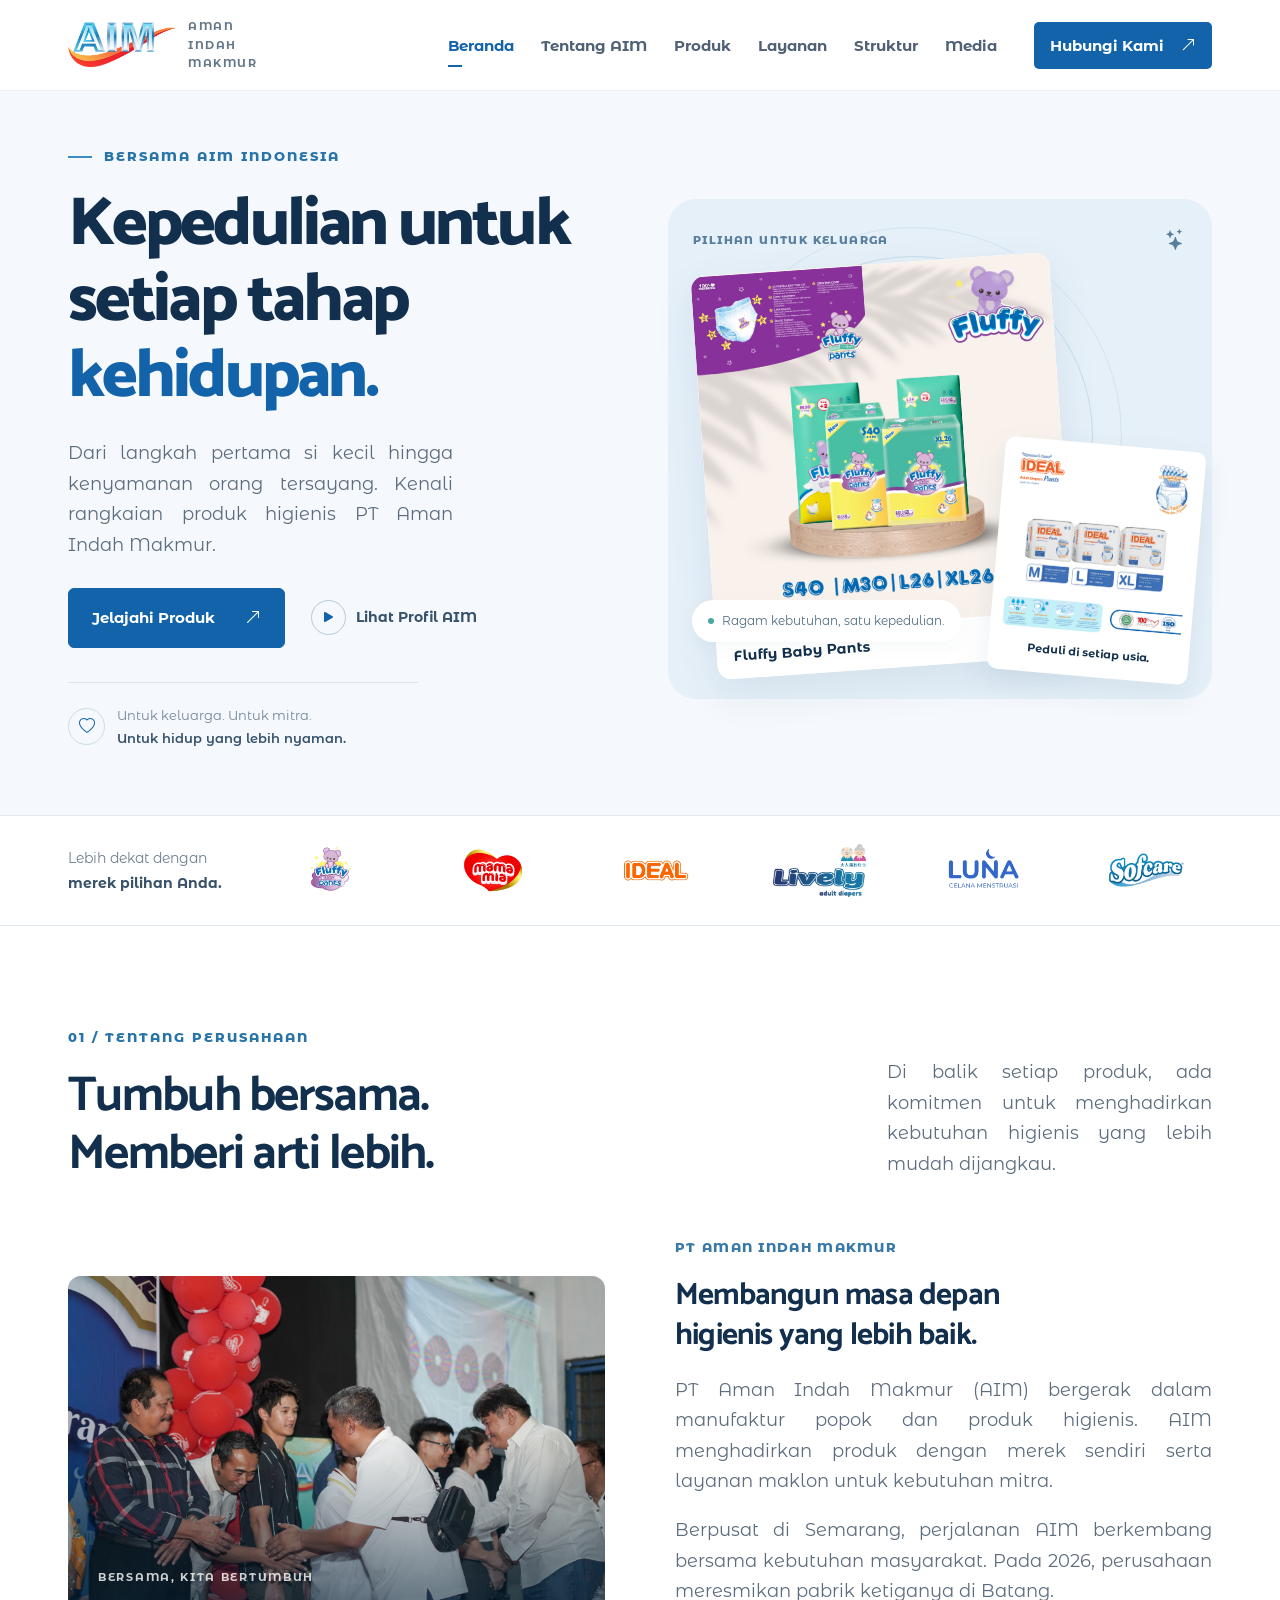
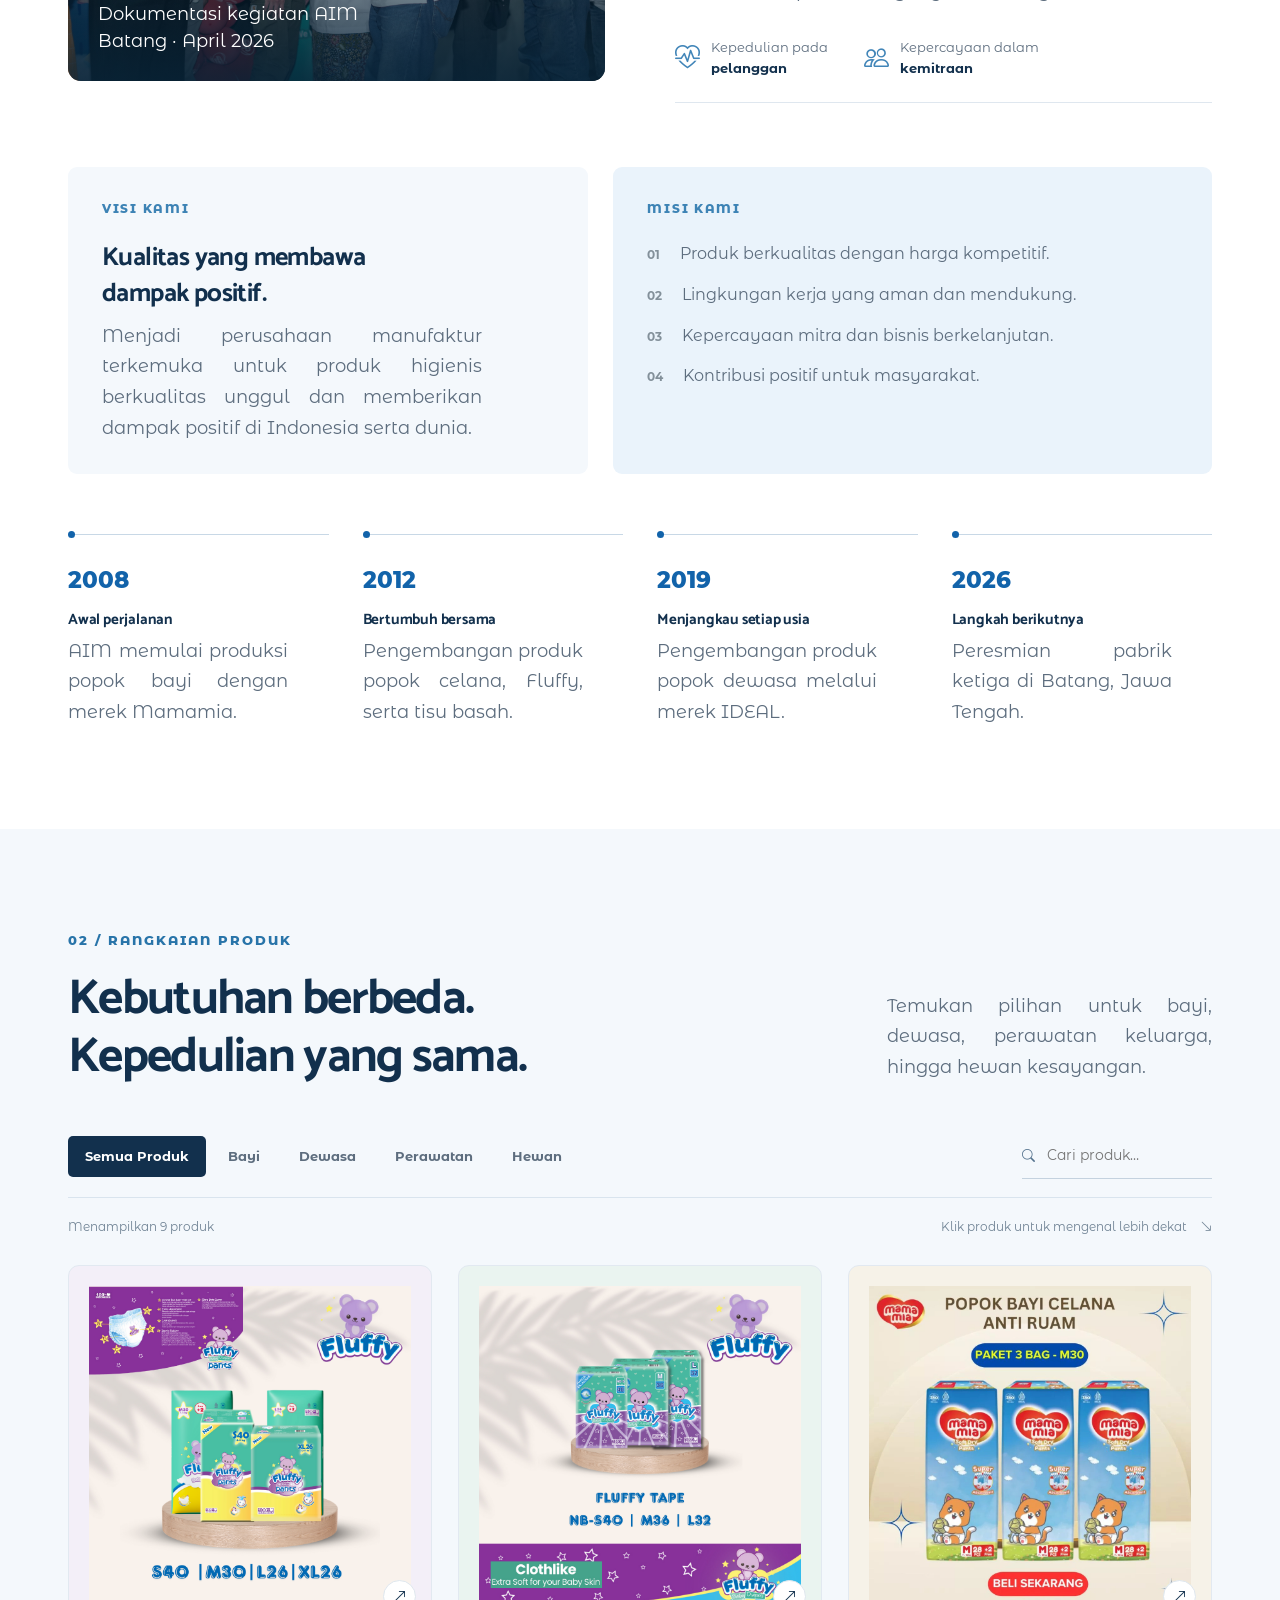
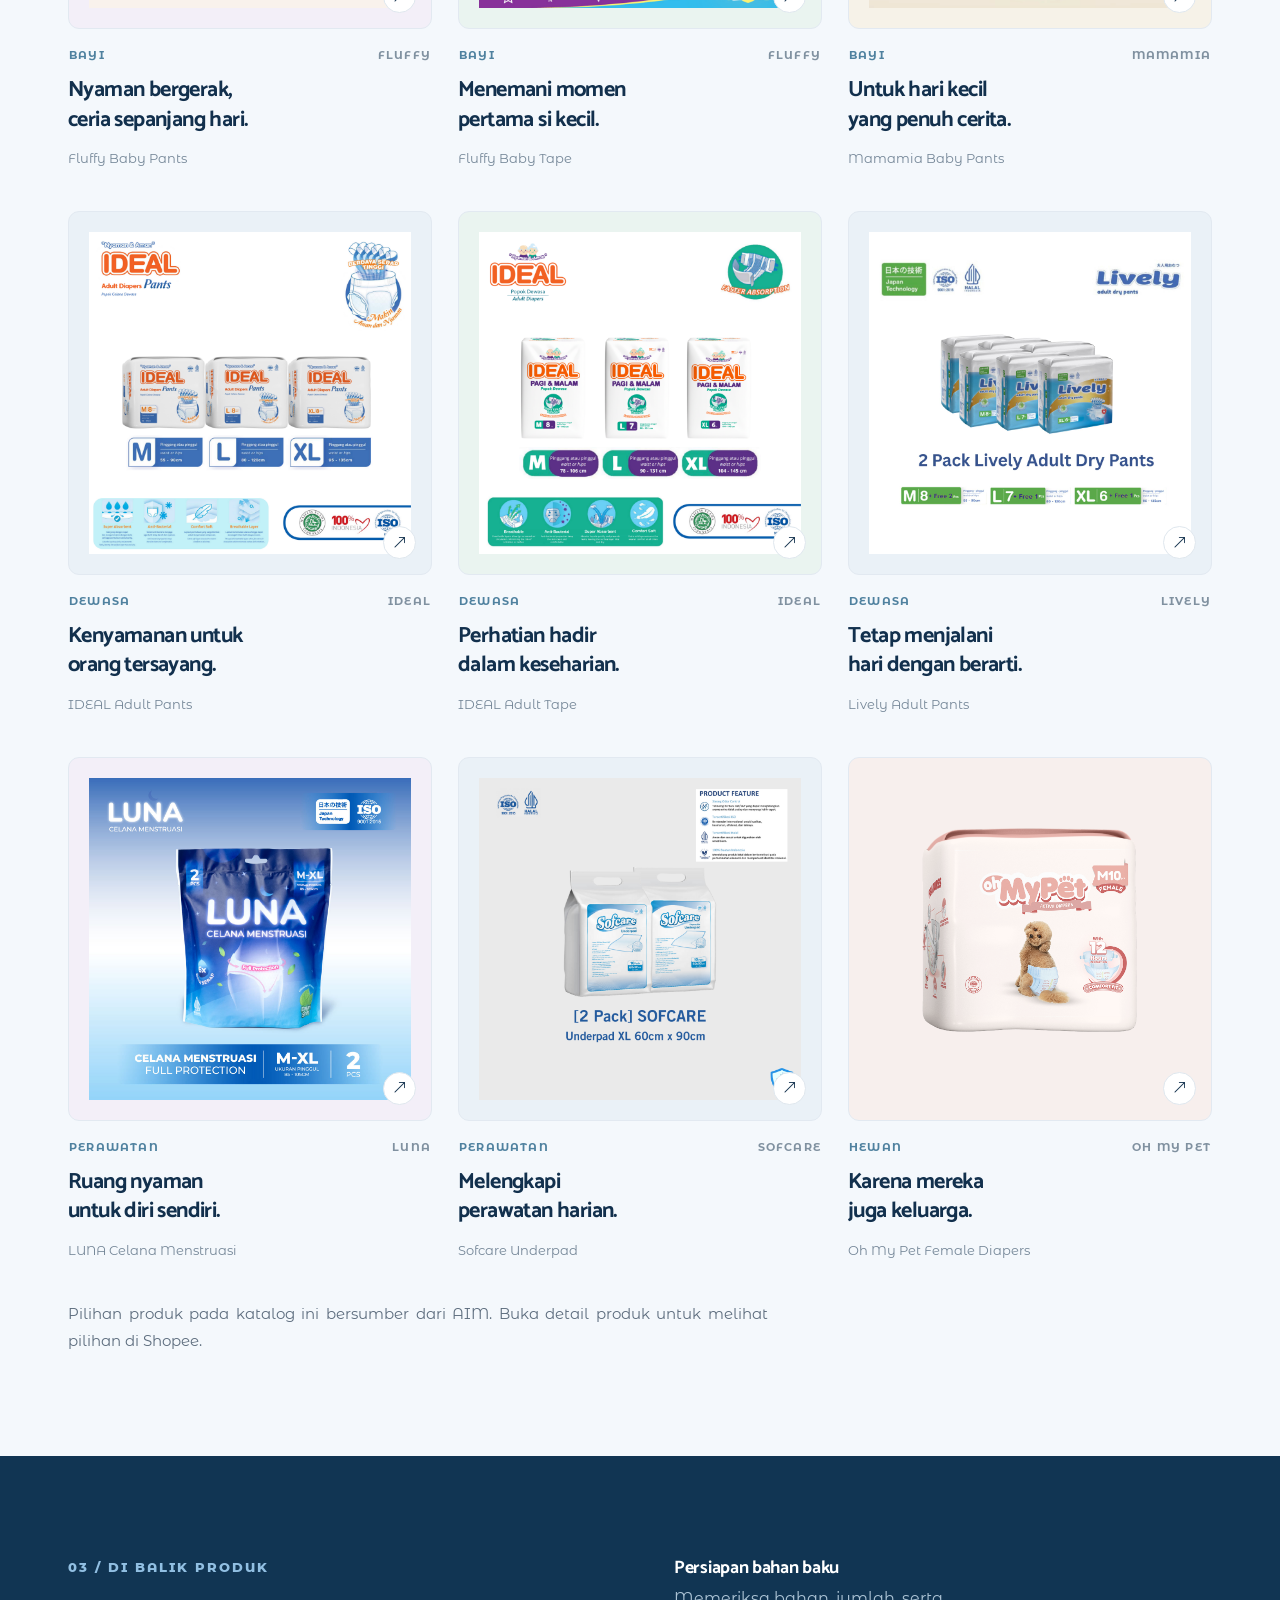
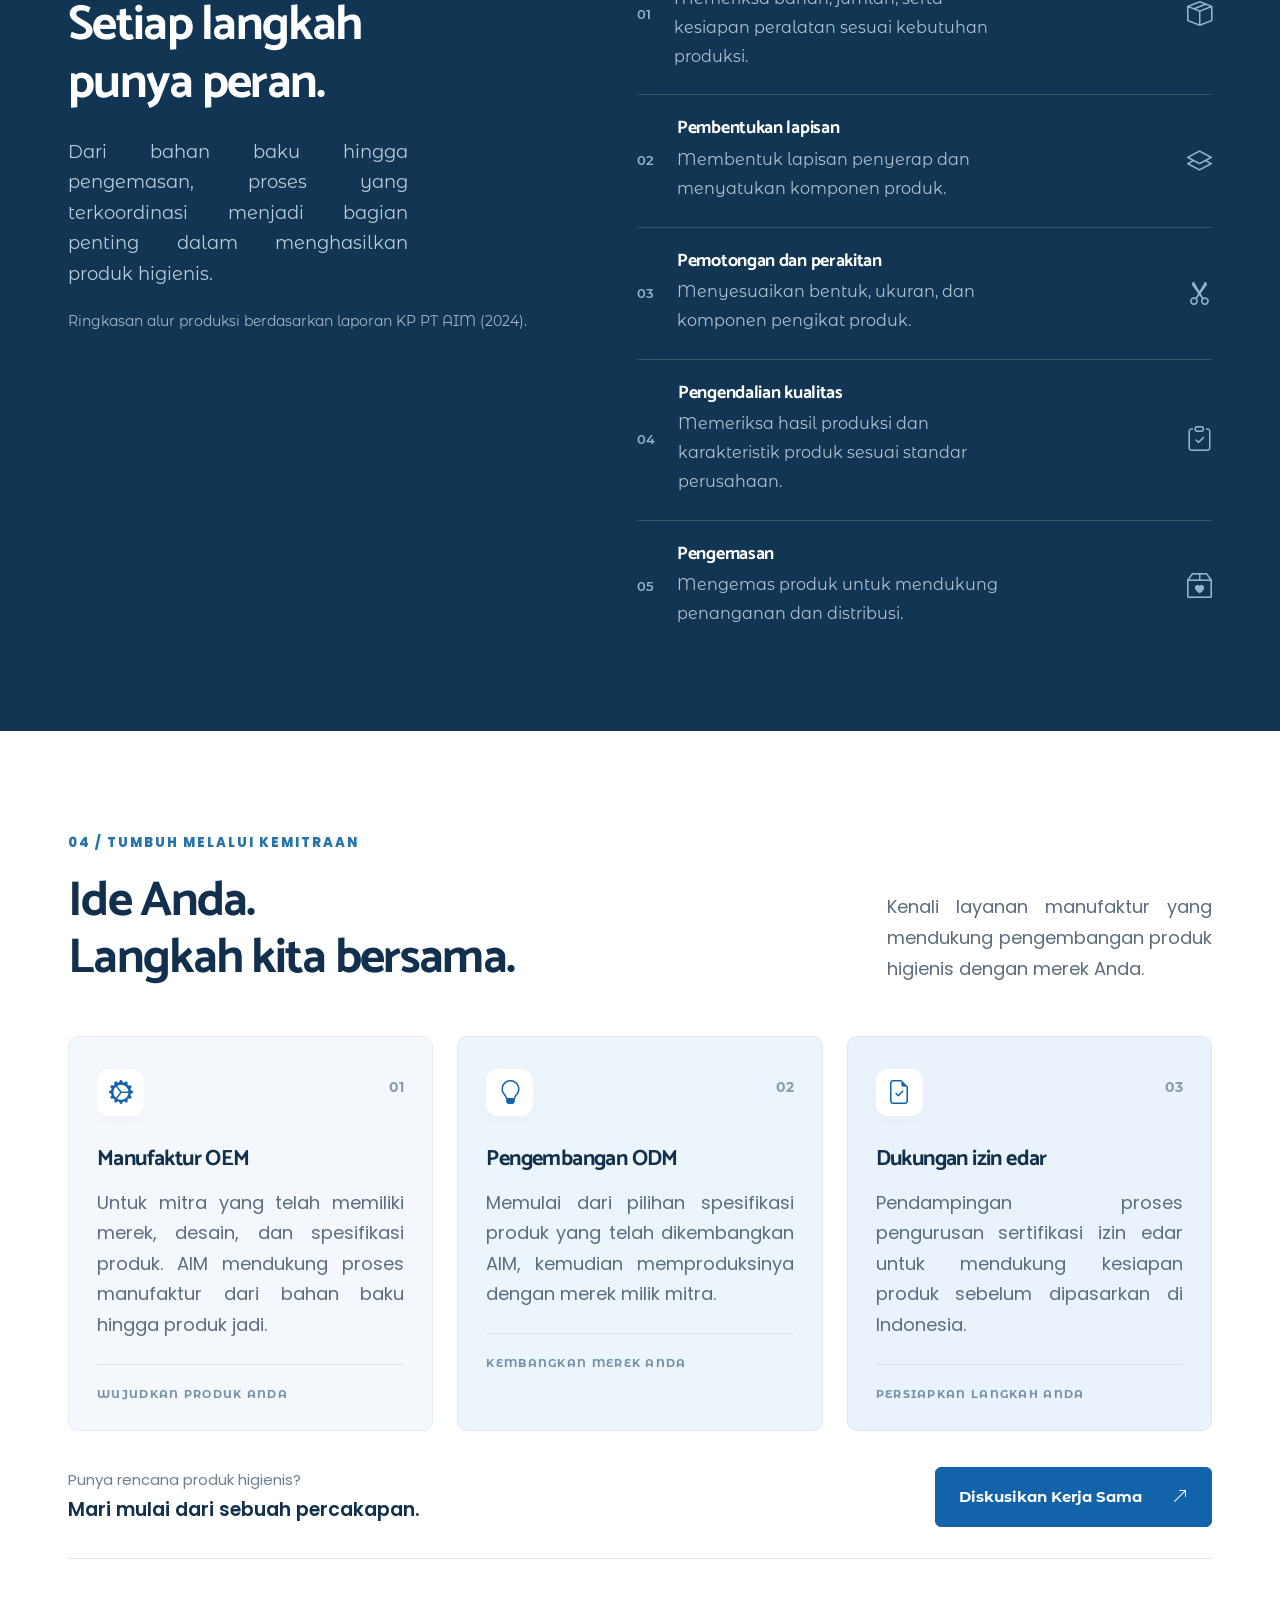
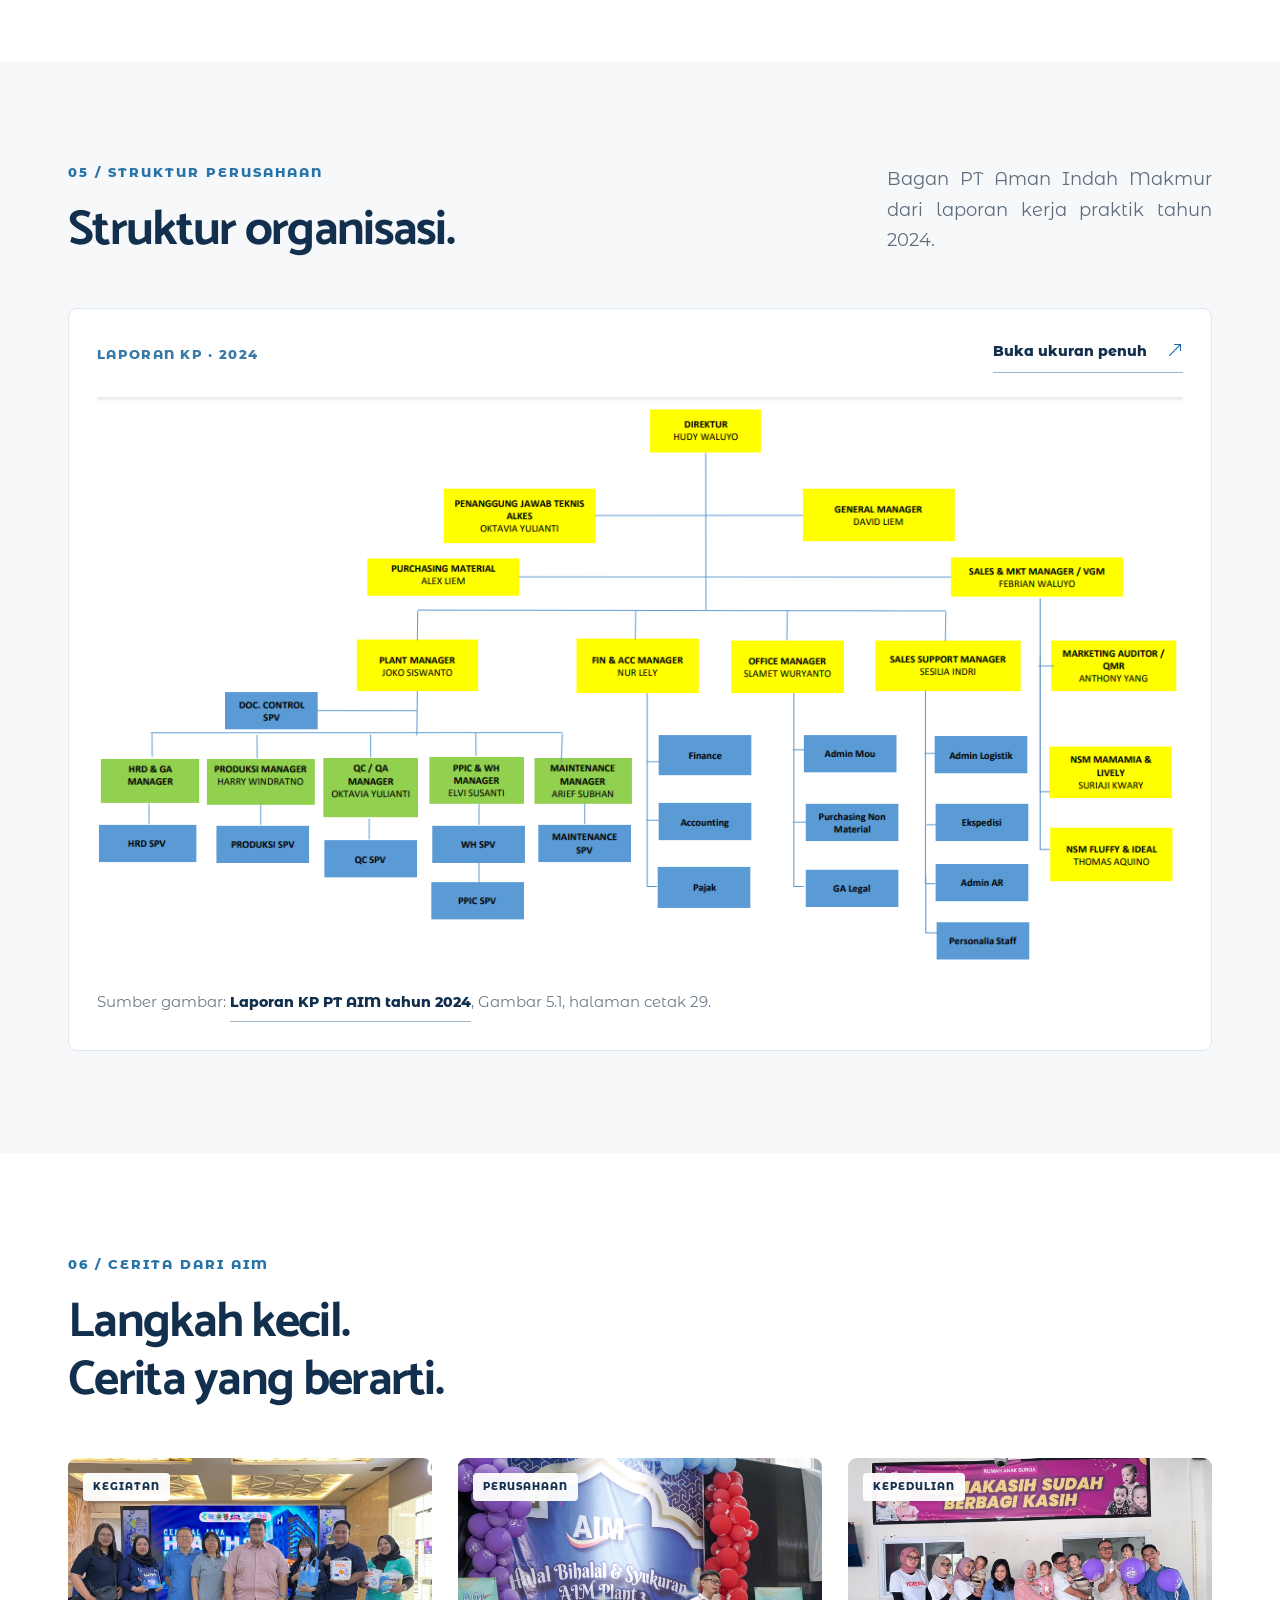
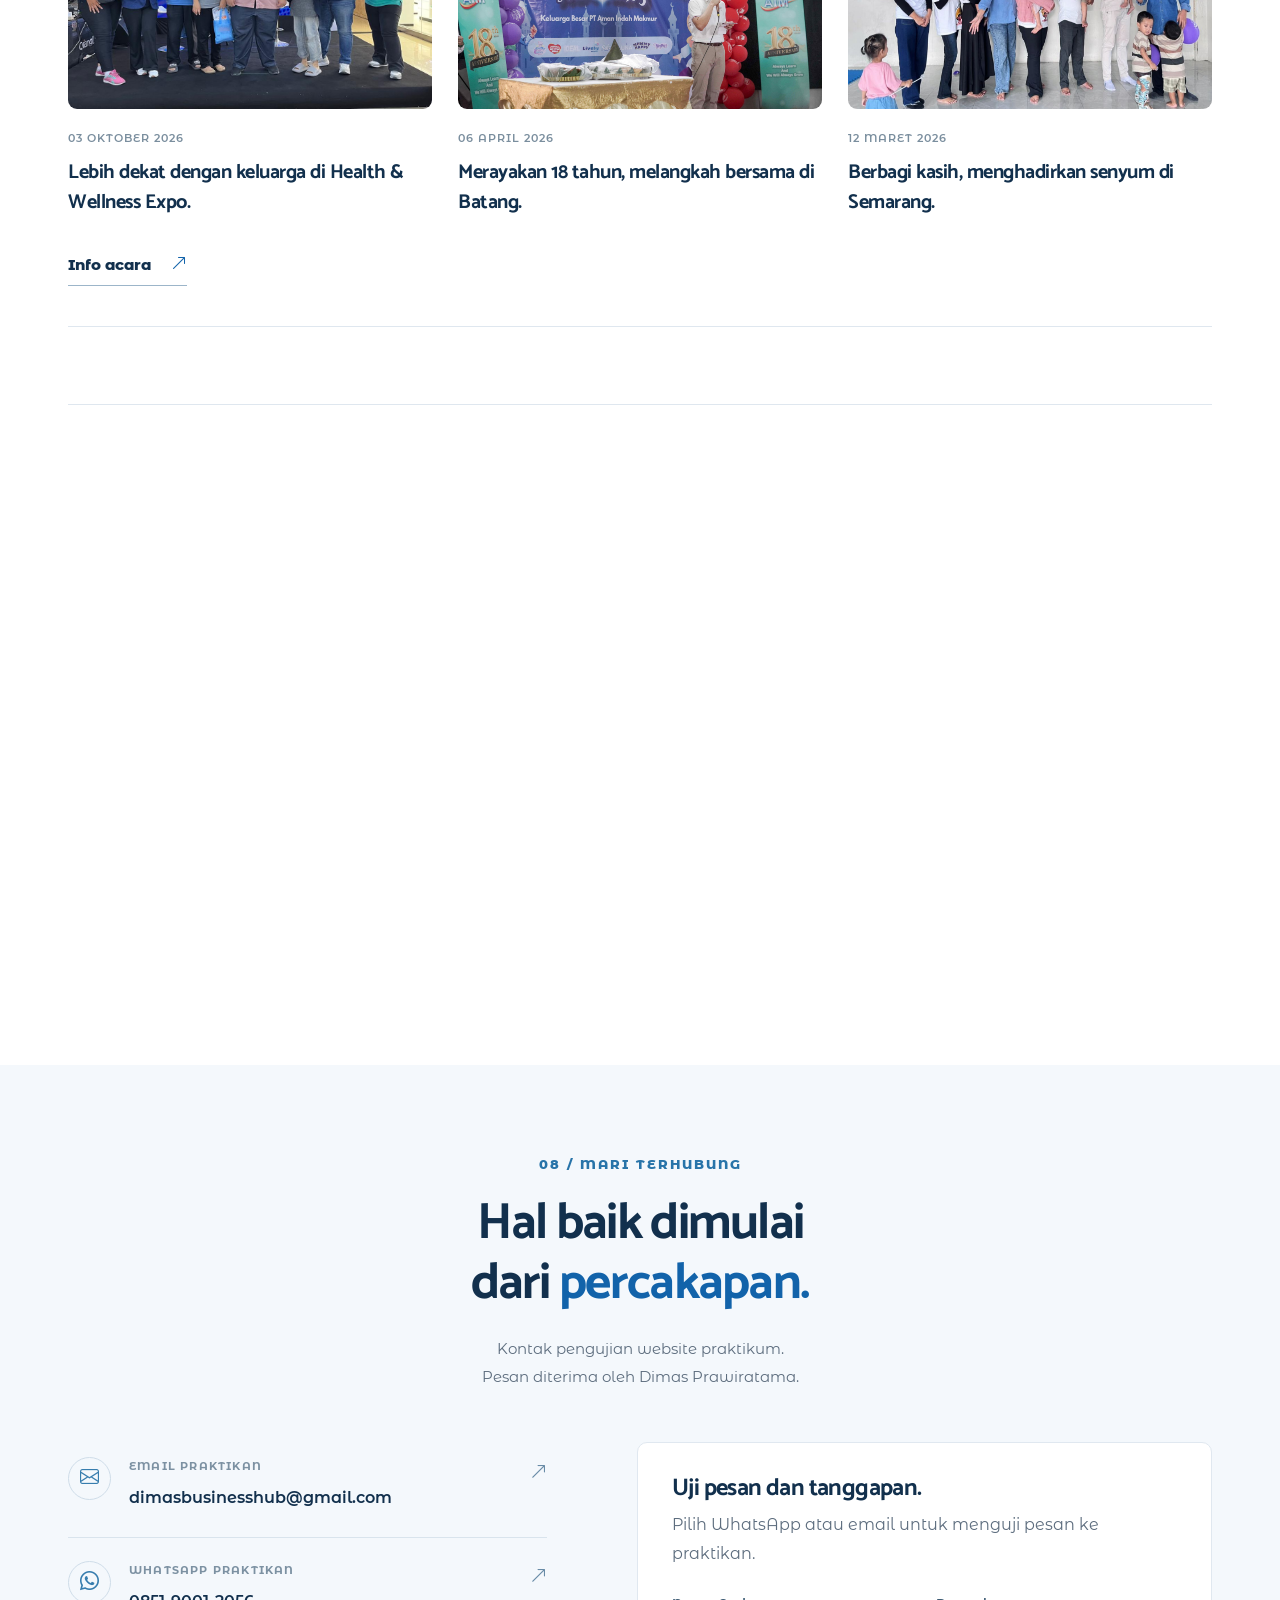
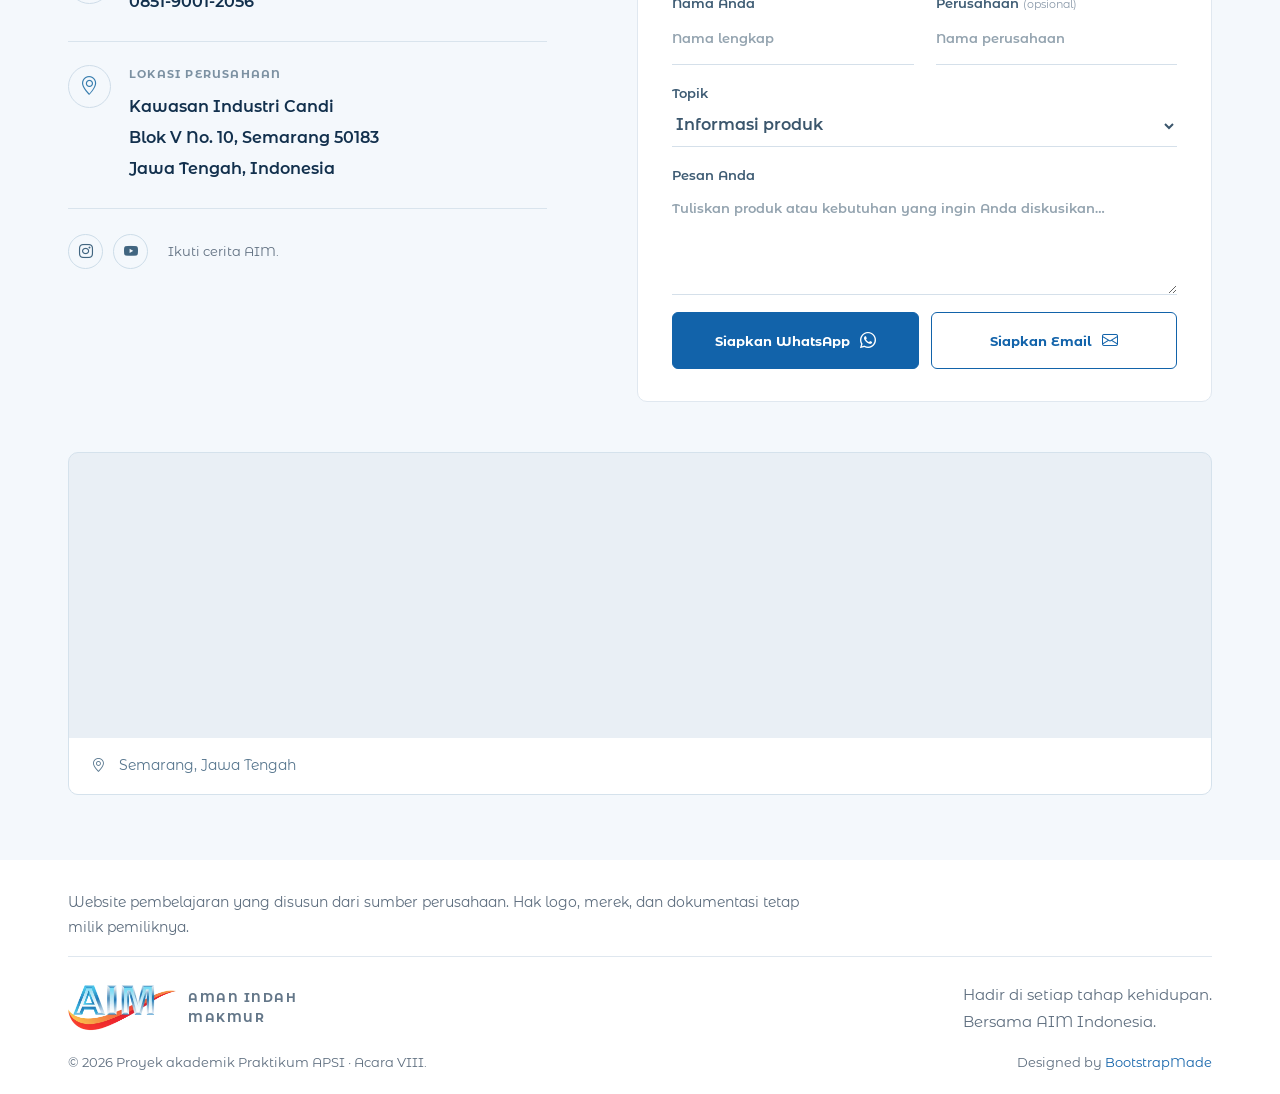
==== commit 3440ade6: "Rapikan footer dan perbesar tipografi AIM" ====
--- a/index.html
+++ b/index.html
@@ -12,7 +12,7 @@
   <link rel="stylesheet" href="assets/vendor/bootstrap/css/bootstrap.min.css">
   <link rel="stylesheet" href="assets/vendor/bootstrap-icons/bootstrap-icons.css">
   <link rel="stylesheet" href="assets/css/company.css">
-  <link rel="stylesheet" href="assets/css/aim.css?v=20261108-revisi">
+  <link rel="stylesheet" href="assets/css/aim.css?v=20261108-tipografi">
   <script src="assets/js/main.js?v=20261108-revisi" defer></script>
 </head>
 <body>
@@ -101,13 +101,25 @@
       </div>
     </section>
 
-    <section id="media" class="section-space section-anchor media-section"><div class="container"><div class="section-heading"><div><p class="eyebrow">06 / CERITA DARI AIM</p><h2>Langkah kecil.<br>Cerita yang berarti.</h2></div></div><div class="news-grid"><article class="news-card"><div class="news-image"><img src="assets/img/news-expo.jpeg" alt="Tim AIM di Central Java Health & Wellness Expo 2026" width="1280" height="720" loading="lazy"><span>KEGIATAN</span></div><p class="news-date">03 OKTOBER 2026</p><h3>Lebih dekat dengan keluarga di Health &amp; Wellness Expo.</h3></article><article class="news-card"><div class="news-image"><img src="assets/img/factory-event.jpg" alt="Acara syukuran dan peresmian Plant 3 AIM di Batang" width="6000" height="4000" loading="lazy"><span>PERUSAHAAN</span></div><p class="news-date">06 APRIL 2026</p><h3>Merayakan 18 tahun, melangkah bersama di Batang.</h3></article><article class="news-card"><div class="news-image"><img src="assets/img/news-csr.jpeg" alt="Kegiatan berbagi AIM di Rumah Anak Surga Semarang" width="1280" height="1018" loading="lazy"><span>KEPEDULIAN</span></div><p class="news-date">12 MARET 2026</p><h3>Berbagi kasih, menghadirkan senyum di Semarang.</h3></article></div><div class="gallery-bar"><span><i class="bi bi-images" aria-hidden="true"></i> Cerita dalam gambar</span><button type="button" data-gallery="0">Kebersamaan AIM <i class="bi bi-plus-lg" aria-hidden="true"></i></button><button type="button" data-gallery="1">Peresmian Plant 3 <i class="bi bi-plus-lg" aria-hidden="true"></i></button><button type="button" data-gallery="2">Kegiatan sosial <i class="bi bi-plus-lg" aria-hidden="true"></i></button></div></div></section>
+    <section id="media" class="section-space section-anchor media-section"><div class="container"><div class="section-heading"><div><p class="eyebrow">06 / CERITA DARI AIM</p><h2>Langkah kecil.<br>Cerita yang berarti.</h2></div></div><div class="news-grid"><article class="news-card"><div class="news-image"><img src="assets/img/news-expo.jpeg" alt="Tim AIM di Central Java Health & Wellness Expo 2026" width="1280" height="720" loading="lazy"><span>KEGIATAN</span></div><p class="news-date">03 OKTOBER 2026</p><h3>Lebih dekat dengan keluarga di Health &amp; Wellness Expo.</h3><a class="text-link news-link" href="https://ppid.semarangkota.go.id/events/central-java-health-wellness-expo/" target="_blank" rel="noopener noreferrer">Info acara <i class="bi bi-arrow-up-right" aria-hidden="true"></i></a></article><article class="news-card"><div class="news-image"><img src="assets/img/factory-event.jpg" alt="Acara syukuran dan peresmian Plant 3 AIM di Batang" width="6000" height="4000" loading="lazy"><span>PERUSAHAAN</span></div><p class="news-date">06 APRIL 2026</p><h3>Merayakan 18 tahun, melangkah bersama di Batang.</h3></article><article class="news-card"><div class="news-image"><img src="assets/img/news-csr.jpeg" alt="Kegiatan berbagi AIM di Rumah Anak Surga Semarang" width="1280" height="1018" loading="lazy"><span>KEPEDULIAN</span></div><p class="news-date">12 MARET 2026</p><h3>Berbagi kasih, menghadirkan senyum di Semarang.</h3></article></div><div class="gallery-bar"><span><i class="bi bi-images" aria-hidden="true"></i> Cerita dalam gambar</span><button type="button" data-gallery="0">Kebersamaan AIM <i class="bi bi-plus-lg" aria-hidden="true"></i></button><button type="button" data-gallery="1">Peresmian Plant 3 <i class="bi bi-plus-lg" aria-hidden="true"></i></button><button type="button" data-gallery="2">Kegiatan sosial <i class="bi bi-plus-lg" aria-hidden="true"></i></button></div></div></section>
 
     <section id="faq" class="section-space faq-section section-anchor"><div class="container faq-layout"><div><p class="eyebrow">07 / MARI MENGENAL LEBIH DEKAT</p><h2>Ada yang ingin<br>Anda ketahui?</h2><p>Beberapa jawaban untuk membantu Anda mengenal AIM dan layanannya.</p></div><div class="faq-list"><details open><summary><span>01</span> Apa bidang usaha PT Aman Indah Makmur?<i class="bi bi-plus-lg" aria-hidden="true"></i></summary><p>AIM merupakan perusahaan manufaktur popok dan produk higienis, dengan merek sendiri serta layanan maklon OEM dan ODM.</p></details><details><summary><span>02</span> Produk apa yang dapat ditemukan di sini?<i class="bi bi-plus-lg" aria-hidden="true"></i></summary><p>Katalog menampilkan pilihan popok bayi, popok dewasa, celana menstruasi, underpad, dan popok hewan. Pilih kategori atau cari nama merek untuk menemukan produk.</p></details><details><summary><span>03</span> Bisakah membuat produk dengan merek sendiri?<i class="bi bi-plus-lg" aria-hidden="true"></i></summary><p>Ya. AIM menawarkan layanan OEM dan ODM. Tim perusahaan dapat membantu menjelaskan pilihan layanan sesuai kebutuhan dan kesiapan produk Anda.</p></details><details><summary><span>04</span> Apakah tersedia dukungan desain kemasan?<i class="bi bi-plus-lg" aria-hidden="true"></i></summary><p>Situs resmi AIM menyebutkan bahwa desain produk dan kemasan tidak tersedia secara internal. Untuk kebutuhan desain, diskusikan rekomendasi mitra dengan tim AIM.</p></details><details><summary><span>05</span> Bagaimana cara memulai kerja sama?<i class="bi bi-plus-lg" aria-hidden="true"></i></summary><p>Untuk simulasi praktikum, hubungi Dimas melalui email <a href="mailto:dimasbusinesshub@gmail.com">dimasbusinesshub@gmail.com</a> atau WhatsApp <a href="https://wa.me/6285190012056" target="_blank" rel="noopener noreferrer">0851-9001-2056</a>. Sampaikan jenis produk dan kebutuhan Anda.</p></details></div></div></section>
 
     <section id="kontak" class="contact-aim section-anchor"><div class="container"><div class="contact-heading"><p class="eyebrow">08 / MARI TERHUBUNG</p><h2>Hal baik dimulai<br>dari <span>percakapan.</span></h2><p>Kontak pengujian website praktikum.<br>Pesan diterima oleh Dimas Prawiratama.</p></div><div class="contact-layout"><div class="contact-info"><a class="contact-row" href="mailto:dimasbusinesshub@gmail.com"><span class="contact-symbol"><i class="bi bi-envelope" aria-hidden="true"></i></span><span><small>EMAIL PRAKTIKAN</small><strong>dimasbusinesshub@gmail.com</strong></span><i class="bi bi-arrow-up-right" aria-hidden="true"></i></a><a class="contact-row" href="https://wa.me/6285190012056" target="_blank" rel="noopener noreferrer"><span class="contact-symbol"><i class="bi bi-whatsapp" aria-hidden="true"></i></span><span><small>WHATSAPP PRAKTIKAN</small><strong>0851-9001-2056</strong></span><i class="bi bi-arrow-up-right" aria-hidden="true"></i></a><div class="contact-row"><span class="contact-symbol"><i class="bi bi-geo-alt" aria-hidden="true"></i></span><span><small>LOKASI PERUSAHAAN</small><strong>Kawasan Industri Candi<br>Blok V No. 10, Semarang 50183<br>Jawa Tengah, Indonesia</strong></span></div><div class="social-links"><a href="https://www.instagram.com/amanindahmakmur/" target="_blank" rel="noopener noreferrer" aria-label="Instagram AIM"><i class="bi bi-instagram" aria-hidden="true"></i></a><a href="https://www.youtube.com/channel/UCybNDHfVvS1RXdWMzXYsyBQ" target="_blank" rel="noopener noreferrer" aria-label="YouTube Aman Indah Makmur"><i class="bi bi-youtube" aria-hidden="true"></i></a><span>Ikuti cerita AIM.</span></div></div><form id="contact-form" class="contact-form"><h3>Uji pesan dan tanggapan.</h3><p>Pilih WhatsApp atau email untuk menguji pesan ke praktikan.</p><div class="form-two"><label>Nama Anda<input name="name" required maxlength="80" autocomplete="name" placeholder="Nama lengkap"></label><label>Perusahaan <span>(opsional)</span><input name="company" maxlength="100" autocomplete="organization" placeholder="Nama perusahaan"></label></div><label>Topik<select name="topic" required><option value="Informasi produk">Informasi produk</option><option value="Kerja sama OEM / ODM">Kerja sama OEM / ODM</option><option value="Distribusi dan kemitraan">Distribusi dan kemitraan</option><option value="Pertanyaan lainnya">Pertanyaan lainnya</option></select></label><label>Pesan Anda<textarea name="message" rows="3" required minlength="10" maxlength="1500" placeholder="Tuliskan produk atau kebutuhan yang ingin Anda diskusikan…"></textarea></label><div class="contact-actions"><button type="submit" name="channel" value="whatsapp" class="btn-aim">Siapkan WhatsApp <i class="bi bi-whatsapp" aria-hidden="true"></i></button><button type="submit" name="channel" value="email" class="btn-aim btn-email">Siapkan Email <i class="bi bi-envelope" aria-hidden="true"></i></button></div><div id="message-result" class="message-result" role="status" hidden><p id="message-status">Pesan siap. Buka WhatsApp, tinjau kembali, lalu kirim.</p><a id="whatsapp-draft" href="https://wa.me/6285190012056" target="_blank" rel="noopener noreferrer">Buka WhatsApp <i class="bi bi-arrow-up-right" aria-hidden="true"></i></a><a id="email-draft" href="mailto:dimasbusinesshub@gmail.com" hidden>Buka Email <i class="bi bi-arrow-up-right" aria-hidden="true"></i></a></div></form></div><div class="map-layout"><iframe title="Peta kawasan PT Aman Indah Makmur di Semarang" src="https://www.google.com/maps?q=PT%20Aman%20Indah%20Makmur%20Kawasan%20Industri%20Candi%20Blok%20V%20No%2010%20Semarang&output=embed" height="320" loading="lazy" referrerpolicy="no-referrer-when-downgrade" allowfullscreen></iframe><div class="map-caption"><span><i class="bi bi-geo-alt" aria-hidden="true"></i> Semarang, Jawa Tengah</span></div></div></div></section>
   </main>
-  <footer class="aim-footer"><div class="container"><div class="footer-main"><div class="logo"><img src="assets/img/logo-aim.webp" width="434" height="180" alt="Logo AIM"><span>AMAN INDAH MAKMUR</span></div><p>Hadir di setiap tahap kehidupan.<br>Bersama AIM Indonesia.</p><div><a href="sumber.html">Sumber &amp; Tentang Proyek</a></div></div><div class="footer-bottom"><span>© <span id="year">2026</span> Proyek akademik Praktikum APSI · Acara VIII.</span><span>Designed by <a href="https://bootstrapmade.com/" target="_blank" rel="noopener noreferrer">BootstrapMade</a> · Dikembangkan untuk studi PT AIM</span></div><p class="academic-note">Website pembelajaran yang disusun dari sumber perusahaan. Hak logo, merek, dan dokumentasi tetap milik pemiliknya.</p></div></footer>
+  <footer class="aim-footer">
+    <div class="container">
+      <p class="academic-note">Website pembelajaran yang disusun dari sumber perusahaan. Hak logo, merek, dan dokumentasi tetap milik pemiliknya.</p>
+      <div class="footer-main">
+        <div class="logo"><img src="assets/img/logo-aim.webp" width="434" height="180" alt="Logo AIM"><span>AMAN INDAH MAKMUR</span></div>
+        <p>Hadir di setiap tahap kehidupan.<br>Bersama AIM Indonesia.</p>
+      </div>
+      <div class="footer-bottom">
+        <span>© <span id="year">2026</span> Proyek akademik Praktikum APSI · Acara VIII.</span>
+        <span>Designed by <a href="https://bootstrapmade.com/" target="_blank" rel="noopener noreferrer">BootstrapMade</a></span>
+      </div>
+    </div>
+  </footer>
 
   <dialog id="product-dialog" class="aim-dialog product-dialog" aria-labelledby="dialog-product-title"><button type="button" class="dialog-close" aria-label="Tutup detail produk"><i class="bi bi-x-lg" aria-hidden="true"></i></button><div class="dialog-product-layout"><div class="dialog-product-image"><img id="dialog-product-img" src="assets/img/fluffy-pants.png" alt=""></div><div class="dialog-product-copy"><p class="eyebrow" id="dialog-product-brand"></p><h2 id="dialog-product-title"></h2><p id="dialog-product-description"></p><dl id="dialog-product-specs"></dl><a id="dialog-product-source" class="btn-aim" target="_blank" rel="noopener noreferrer"><span id="dialog-product-marketplace-label">Lihat di Shopee</span> <i class="bi bi-arrow-up-right" aria-hidden="true"></i></a><p class="dialog-product-note">Informasi dan ketersediaan mengikuti halaman resmi AIM.</p></div></div></dialog>
   <dialog id="video-dialog" class="aim-dialog video-dialog" aria-labelledby="video-title"><div class="dialog-top"><h2 id="video-title">Mengenal Aman Indah Makmur</h2><button type="button" class="dialog-close" aria-label="Tutup video"><i class="bi bi-x-lg" aria-hidden="true"></i></button></div><div class="video-container" id="video-container"></div></dialog>
--- a/assets/css/aim.css
+++ b/assets/css/aim.css
@@ -15,22 +15,22 @@
 @font-face{font-family:'Poppins';font-style:normal;font-weight:700;font-display:swap;src:url('../fonts/poppins-700.woff2') format('woff2')}
 @font-face{font-family:'Poppins';font-style:normal;font-weight:800;font-display:swap;src:url('../fonts/poppins-800.woff2') format('woff2')}
 :root{--default-font:"Montserrat Alternates",Arial,sans-serif;--heading-font:Catamaran,Arial,sans-serif;--nav-font:"Montserrat Alternates",Arial,sans-serif;--default-color:#5d6d7e;--heading-color:#12304d;--accent-color:#1263aa;--nav-hover-color:#1263aa;--nav-color:#344a60;--blue:#1263aa;--navy:#12304d;--light:#f4f8fc;--line:#dfe7ef;--warm:#f7f7f2}
-*{box-sizing:border-box}body{font-size:15px;line-height:1.8;margin:0;background:#fff}body.dialog-open{overflow:hidden}button,input,select,textarea{font:inherit}button{color:inherit}a,button,input,select,textarea,summary{outline-offset:5px}a:focus-visible,button:focus-visible,input:focus-visible,select:focus-visible,textarea:focus-visible,summary:focus-visible{outline:3px solid #78b9ec}a:hover{color:var(--blue)}img{max-width:100%;height:auto}button{cursor:pointer}h1,h2,h3,h4,p{margin-top:0}h1,h2,h3,h4{font-weight:700}p{margin-bottom:18px}h2{font-size:46px;line-height:1.18;letter-spacing:-1.7px}h3{letter-spacing:-.6px}section{overflow:clip}button i,a i{display:inline-block}.container{max-width:1200px;padding-left:28px;padding-right:28px}.section-space{padding:102px 0}.eyebrow{font-size:10px;line-height:1.5;font-weight:800;letter-spacing:2px;color:#2874a9;margin-bottom:20px;display:flex;align-items:center;gap:12px}.eyebrow-line{width:24px;height:2px;background:#3b8dc4;display:inline-block}.tag{color:#3979a7;letter-spacing:1.3px;font-weight:800;font-size:10px}.section-heading{display:flex;justify-content:space-between;align-items:flex-end;gap:50px;margin-bottom:48px}.section-heading h2{margin-bottom:0}.section-heading>p{max-width:325px;margin:0 0 4px;font-size:14px}.btn-aim{background:var(--blue);border:1px solid var(--blue);color:#fff;display:inline-flex;align-items:center;justify-content:center;gap:30px;padding:15px 23px;border-radius:6px;font-size:12px;font-weight:700;line-height:1.7;transition:background .2s,transform .2s;min-height:50px}.btn-aim:hover{background:#0b4d89;color:#fff;transform:translateY(-2px)}.btn-aim i{font-size:16px}.text-link{font-size:12px;font-weight:800;display:inline-flex;align-items:center;gap:20px;color:var(--navy);border-bottom:1px solid #9cb5c9;padding-bottom:6px;width:fit-content}.text-link i{color:var(--blue);font-size:16px}.source-note{font-size:10px;line-height:1.7;color:#6c7c8b}.skip-link{position:fixed;top:-100px;left:20px;background:white;padding:12px 20px;z-index:9999}.skip-link:focus{top:10px}.header{padding:0;background:#fff;box-shadow:none;border-bottom:1px solid #edf1f5;z-index:999;transition:box-shadow .2s}.header.scrolled{box-shadow:0 4px 20px #1638550b}.header-inner{display:flex;align-items:center;justify-content:space-between;min-height:90px}.header .logo,.aim-footer .logo{display:flex;align-items:center;gap:10px}.header .logo img,.aim-footer .logo img{max-height:46px;width:110px;object-fit:contain;margin-right:0}.logo>span{font-size:8px;color:#647789;font-weight:700;letter-spacing:1.5px;max-width:80px;line-height:1.7}.aim-nav{display:flex;align-items:center;gap:27px}.aim-nav>a{font-size:11px;font-weight:700;color:#506176;padding:15px 0;position:relative}.aim-nav>a.active{color:var(--blue)}.aim-nav>a.active:not(.nav-contact):after{content:'';height:2px;background:var(--blue);position:absolute;bottom:7px;left:0;width:14px}.aim-nav>a.nav-contact{background:var(--blue);color:#fff;padding:10px 16px;border-radius:5px;margin-left:10px;display:flex;gap:17px}.menu-toggle{display:none;border:0;background:transparent;font-size:28px;padding:6px}.aim-hero{padding:0;background:#f5f8fc;border-bottom:1px solid var(--line);position:relative}.hero-layout{display:grid;grid-template-columns:1fr 1fr;min-height:652px;gap:30px;align-items:center;padding-top:56px;padding-bottom:65px}.hero-copy{position:relative;z-index:1}.hero-copy h1{font-size:65px;font-weight:800;line-height:1.12;letter-spacing:-2.9px;margin-bottom:23px}.hero-copy h1>span{color:var(--blue)}.hero-copy>p{font-size:13px;max-width:385px;line-height:1.9}.hero-actions{display:flex;gap:26px;align-items:center;margin-top:28px}.video-link{border:0;background:transparent;display:flex;align-items:center;gap:10px;padding:5px 0;font-weight:700;color:#38536c;font-size:11px}.play-icon{border:1px solid #b7c9da;border-radius:50%;width:35px;height:35px;display:grid;place-items:center;color:var(--blue);font-size:18px}.hero-footnote{border-top:1px solid #dce5ee;display:flex;align-items:center;gap:12px;font-size:10px;line-height:1.8;margin-top:34px;max-width:350px;padding-top:21px;color:#738598}.hero-footnote strong{font-weight:600;color:#35516b}.small-seal{width:37px;height:37px;border:1px solid #cadde9;border-radius:50%;display:grid;place-items:center;color:var(--blue);font-size:16px}.hero-visual{position:relative;height:500px;border-radius:28px;background:#e6f0f8;margin-left:13px;isolation:isolate}.hero-visual-label{position:absolute;top:23px;left:25px;right:25px;display:flex;align-items:center;justify-content:space-between;color:#587e9f;font-size:8px;font-weight:800;letter-spacing:1.4px}.hero-visual-label i{font-size:21px}.hero-orbit{position:absolute;width:360px;height:360px;left:65px;top:57px;border:1px solid #c6ddeb;border-radius:50%;z-index:-1}.hero-orbit:before{content:'';position:absolute;inset:-30px;border:1px solid #d4e4ef;border-radius:50%}.hero-feature{position:absolute;top:65px;left:36px;width:70%;border-radius:14px;background:#fff;box-shadow:0 15px 40px #23537e18;transform:rotate(-4deg);overflow:hidden}.hero-feature>img{width:100%;display:block;aspect-ratio:1/1;object-fit:contain}.feature-caption{display:flex;justify-content:space-between;align-items:center;padding:12px 17px;color:var(--navy);font-size:11px;font-weight:700;background:white;line-height:1.5}.hero-mini{position:absolute;right:15px;top:245px;width:37%;background:#fff;box-shadow:0 12px 30px #23537e18;border-radius:10px;transform:rotate(5deg);padding:10px}.hero-mini img{display:block;width:100%;aspect-ratio:1/1;object-fit:contain}.hero-mini>span{display:block;text-align:center;color:var(--navy);font-weight:700;font-size:8px;padding:9px 0 3px}.hero-note{position:absolute;left:24px;bottom:57px;background:white;border-radius:100px;box-shadow:0 5px 20px #2346640a;padding:10px 16px;color:#526f86;font-size:9px;display:flex;align-items:center;gap:8px;z-index:2}.note-dot{width:6px;height:6px;border-radius:50%;background:#4aa7a4}.visual-index{position:absolute;bottom:20px;left:25px;color:#6d8da6;font-size:8px;font-weight:700;letter-spacing:1.8px}.brand-strip{padding:28px 0;border-bottom:1px solid var(--line);background:white}.brand-layout{display:flex;align-items:center;gap:42px}.brand-layout>p{font-size:11px;line-height:1.8;margin:0;flex-shrink:0;color:#6f8090;min-width:130px}.brand-layout>p strong{color:#3a526a}.brand-logos{display:grid;grid-template-columns:repeat(6,1fr);gap:32px;width:100%;align-items:center}.brand-logos>img{width:100%;height:53px;object-fit:contain}.about-layout{display:grid;grid-template-columns:1fr 1fr;gap:70px;align-items:center}.about-photo{position:relative;margin:0;border-radius:13px;overflow:hidden;min-height:405px;background:#d7e7f3}.about-photo>img{width:100%;height:405px;object-fit:cover;object-position:45% center;display:block}.about-photo:after{content:'';position:absolute;inset:40% 0 0;background:linear-gradient(transparent,#08253ad9);pointer-events:none}.about-photo figcaption{position:absolute;bottom:26px;left:30px;color:#fff;z-index:1}.about-photo figcaption>span{font-size:8px;letter-spacing:1.7px;font-weight:700;opacity:.8}.about-photo figcaption>p{font-size:16px;line-height:1.5;margin:10px 0 0}.about-copy h3{font-size:29px;line-height:1.3;margin:14px 0 18px;letter-spacing:-.8px}.about-copy>p{font-size:12px;line-height:1.9}.about-values{display:flex;gap:36px;padding:12px 0 24px;margin:5px 0 22px;border-bottom:1px solid var(--line)}.about-values>div{display:flex;align-items:center;gap:11px;font-size:10px;line-height:1.6}.about-values i{font-size:25px;color:#4185b8}.about-values strong{color:var(--navy);font-weight:700}.purpose-grid{display:grid;grid-template-columns:1fr 1.15fr;gap:25px;margin-top:42px}.purpose-card{background:var(--light);padding:31px 34px;border-radius:9px}.purpose-number{font-size:9px;letter-spacing:1.7px;font-weight:800;color:#3d83b5;display:block;margin-bottom:20px}.purpose-card h3{font-size:24px;line-height:1.4}.purpose-card>p{font-size:11px;max-width:380px;margin-bottom:0;line-height:1.9}.mission-card{background:#f6f6f1}.mission-list>p{display:flex;align-items:baseline;gap:20px;margin:0 0 12px;font-size:11px}.mission-list>p:last-child{margin:0}.mission-list span{font-size:9px;color:#83909a;font-weight:700}.timeline{display:grid;grid-template-columns:repeat(4,1fr);gap:34px;margin-top:60px}.timeline article{position:relative;border-top:1px solid #c8d8e6;padding-top:25px}.timeline article:before{content:'';position:absolute;left:0;top:-4px;width:7px;height:7px;background:var(--blue);border-radius:50%}.timeline article>span{font-size:21px;color:var(--blue);font-weight:800}.timeline h4{font-size:12px;letter-spacing:-.2px;margin:9px 0 7px}.timeline p{font-size:10px;line-height:1.8;max-width:220px;margin:0}.products-section{background:var(--light)}.catalog-tools{display:flex;align-items:center;justify-content:space-between;gap:25px;padding-bottom:18px;border-bottom:1px solid #d9e4ee}.product-filters{display:flex;gap:5px;flex-wrap:wrap}.product-filters>button{background:transparent;border:0;border-radius:5px;padding:9px 17px;font-size:10px;font-weight:700;transition:background .2s}.product-filters>button.selected{background:var(--navy);color:white}.product-filters>button:not(.selected):hover{background:#e2ebf4}.product-search{display:flex;align-items:center;gap:10px;border-bottom:1px solid #c4d2df;font-size:11px;padding:8px 0;width:190px;flex-shrink:0}.product-search input{border:0;background:transparent;min-width:0;width:100%;color:var(--navy);outline-offset:0}.product-search i{color:#54728d;font-size:13px}.catalog-status{display:flex;justify-content:space-between;font-size:9px;color:#718495;margin:18px 0 28px;gap:20px}.catalog-status i{margin-left:10px}.product-grid{display:grid;grid-template-columns:repeat(3,1fr);column-gap:26px;row-gap:38px}.product-card[hidden]{display:none}.product-open{width:100%;display:block;text-align:left;border:0;padding:0;background:transparent}.product-image{display:block;position:relative;background:#fff;border:1px solid #e2e9f1;border-radius:11px;overflow:hidden;aspect-ratio:1/1}.product-image>img{display:block;width:100%;height:100%;object-fit:contain;padding:20px;transition:transform .35s}.product-card:hover .product-image>img{transform:scale(1.035)}.product-arrow{position:absolute;right:15px;bottom:15px;background:#fff;border:1px solid #dfe7ee;width:33px;height:33px;display:grid;place-items:center;border-radius:50%;color:var(--navy);font-size:14px;transition:background .2s,color .2s}.product-card:hover .product-arrow{background:var(--blue);color:#fff}.product-meta{display:flex;justify-content:space-between;font-size:8px;letter-spacing:1.2px;font-weight:700;color:#4f819f;margin:17px 1px 10px}.product-meta>span{color:#8091a0;font-size:8px}.product-card h3{font-size:20px;line-height:1.35;margin:0 0 7px;letter-spacing:-.6px;color:var(--navy)}.product-name{font-size:10px;color:#748697}.product-image.lavender{background:#f3eff8}.product-image.mint{background:#eaf4f0}.product-image.cream{background:#f6f2e8}.product-image.ice{background:#eaf1f7}.product-image.blush{background:#f7efed}.catalog-note{font-size:10px;margin:35px 0 0;max-width:700px}.empty-state{text-align:center;border:1px dashed #b2c7d8;padding:50px 20px;border-radius:10px}.empty-state>i{font-size:30px}.empty-state h3{margin-top:15px;font-size:22px}.empty-state p{font-size:12px}.production-section{background:#113553;color:#b6ccdd}.production-layout{display:grid;grid-template-columns:1fr 1.2fr;gap:90px}.production-intro h2{color:#fff;margin-bottom:24px}.production-intro .eyebrow{color:#91bfe2}.production-intro>p:not(.eyebrow):not(.source-note){font-size:12px;line-height:1.9;max-width:340px}.production-intro .source-note{color:#9eb8cc;font-size:9px}.process-list>article{display:flex;align-items:center;gap:23px;padding:23px 0;border-bottom:1px solid #38566e}.process-list>article:first-child{padding-top:0}.process-list>article:last-child{border:0;padding-bottom:0}.process-list>article>span{font-size:10px;font-weight:600;color:#8eb5d1}.process-list h3{color:#fff;font-size:16px;letter-spacing:-.3px;margin-bottom:6px}.process-list p{font-size:11px;margin:0;color:#acc3d5;line-height:1.8;max-width:340px}.process-list>article>i{font-size:25px;color:#90b6d2;margin-left:auto}.service-grid{display:grid;grid-template-columns:repeat(3,1fr);gap:24px}.service-item{padding:32px 28px 26px;background:#f4f8fc;border:1px solid #e5edf4;border-radius:10px;position:relative}.service-item:nth-child(2){background:#f6f6f0;border-color:#ececdf}.service-item:nth-child(3){background:#f1f7f5;border-color:#e0ece7}.service-icon{display:grid;place-items:center;width:47px;height:47px;border-radius:12px;background:#fff;color:var(--blue);font-size:24px;box-shadow:0 5px 15px #153a5806}.service-no{position:absolute;right:28px;top:38px;font-size:11px;font-weight:700;color:#8a9dad}.service-item h3{font-size:20px;margin:30px 0 15px}.service-item>p{font-size:11px;line-height:1.9;min-height:102px}.service-label{font-size:8px;letter-spacing:1.3px;color:#7490a5;font-weight:700;display:block;border-top:1px solid #d9e2e8;padding-top:20px;margin-top:23px}.service-bottom{display:flex;justify-content:space-between;align-items:center;gap:25px;border-bottom:1px solid var(--line);padding:35px 0 0}.service-bottom>p{font-size:12px;line-height:1.8;color:#6c8193;margin-bottom:30px}.service-bottom strong{font-size:17px;color:var(--navy);font-weight:600}.service-bottom .btn-aim{margin-bottom:30px}.organization-section{background:#f7f8f9}.news-grid{display:grid;grid-template-columns:repeat(3,1fr);gap:26px}.news-image{border-radius:9px;overflow:hidden;position:relative;aspect-ratio:1.45;background:#f1f5f8}.news-image>img{width:100%;height:100%;object-fit:cover;transition:transform .4s}.news-image>span{position:absolute;left:15px;top:15px;background:#fffffff2;color:var(--navy);font-size:7px;font-weight:800;letter-spacing:1px;border-radius:4px;padding:5px 10px}.news-date{font-size:8px;color:#7a8e9e;font-weight:600;letter-spacing:1px;margin:20px 0 10px}.news-card h3{color:var(--navy);font-size:18px;line-height:1.5;letter-spacing:-.5px;min-height:80px}.gallery-bar{display:flex;justify-content:space-between;gap:20px;margin-top:40px;padding:23px 0;border-top:1px solid var(--line);border-bottom:1px solid var(--line);align-items:center}.gallery-bar>span{font-size:11px;color:var(--navy);display:flex;gap:10px;font-weight:700;align-items:center}.gallery-bar>span>i{font-size:17px}.gallery-bar>button{font-size:9px;border:0;background:none;display:flex;gap:15px;align-items:center;color:#4c6b84}.gallery-bar>button>i{font-size:13px}.faq-section{padding-top:25px}.faq-layout{display:grid;grid-template-columns:1fr 1.3fr;gap:100px}.faq-layout h2{font-size:39px}.faq-layout>div>p:not(.eyebrow){font-size:12px;max-width:280px}.faq-list>details{border-bottom:1px solid var(--line);padding:20px 0}.faq-list>details:first-child{padding-top:0}.faq-list summary{display:flex;align-items:baseline;gap:18px;font-size:12px;font-weight:700;color:var(--navy);list-style:none;cursor:pointer}.faq-list summary::-webkit-details-marker{display:none}.faq-list summary>span{font-size:9px;font-weight:500;color:#91a3b0}.faq-list summary>i{margin-left:auto;font-size:13px;transition:transform .2s}.faq-list details[open] summary>i{transform:rotate(45deg)}.faq-list details>p{padding-left:33px;font-size:11px;margin:16px 0 3px;line-height:1.9;max-width:480px}.contact-aim{background:var(--light);padding:90px 0 65px}.contact-heading{text-align:center;margin-bottom:50px}.contact-heading .eyebrow{justify-content:center}.contact-heading h2{font-size:48px;letter-spacing:-1.7px}.contact-heading h2 span{color:var(--blue)}.contact-heading>p:not(.eyebrow){font-size:12px;line-height:1.9;margin-top:20px}.contact-layout{display:grid;grid-template-columns:1fr 1.2fr;gap:90px}.contact-info{padding-top:15px}.contact-row{display:flex;align-items:flex-start;gap:18px;padding:23px 0;border-bottom:1px solid #d9e4ed;color:var(--navy)}.contact-row:first-child{padding-top:0}.contact-symbol{color:#377dae;border:1px solid #cfdde9;display:grid;place-items:center;border-radius:50%;font-size:19px;width:43px;height:43px;flex-shrink:0}.contact-row>span:nth-child(2){display:block}.contact-row small{display:block;font-size:8px;font-weight:700;letter-spacing:1.2px;color:#7c91a2;margin:0 0 6px}.contact-row strong{font-size:13px;font-weight:600;line-height:1.9}.contact-row>i:last-child{margin-left:auto;font-size:17px;color:#688ba6}.social-links{display:flex;gap:10px;margin-top:25px;align-items:center}.social-links>a{display:grid;place-items:center;border:1px solid #cddde9;color:#416580;width:35px;height:35px;border-radius:50%;font-size:14px}.social-links>span{font-size:10px;margin-left:10px}.contact-form{background:white;padding:32px 34px;border-radius:10px;border:1px solid #e0e8f0}.contact-form h3{font-size:22px;margin-bottom:8px}.contact-form>p{font-size:10px;margin-bottom:23px}.contact-form label{font-size:10px;display:block;font-weight:600;color:#3d5b73;margin-bottom:17px}.contact-form label>span{font-size:8px;color:#8b9aaa;font-weight:400}.contact-form input,.contact-form textarea,.contact-form select{border:0;border-bottom:1px solid #d5e0ea;border-radius:0;padding:9px 0 11px;width:100%;background:white;color:#3b566c;font-size:11px;display:block}.contact-form textarea{resize:vertical;min-height:90px}.contact-form input::placeholder,.contact-form textarea::placeholder{color:#93a3af;font-size:10px}.form-two{display:grid;grid-template-columns:1fr 1fr;gap:22px}.contact-form .btn-aim{font-size:10px;margin-top:4px;width:100%;justify-content:space-between}.message-result{background:#edf6f3;border:1px solid #c6dfd5;border-radius:6px;padding:15px;margin-top:18px;font-size:11px}.message-result p{margin-bottom:8px}.message-result a{font-weight:700;text-decoration:underline}.map-layout{margin-top:50px;border:1px solid #d5e2ec;border-radius:10px;overflow:hidden;background:#e9eff5}.map-layout>iframe{display:block;border:0;width:100%;height:285px;filter:saturate(.65)}.map-caption{display:flex;justify-content:space-between;align-items:center;gap:20px;padding:15px 22px;background:white;font-size:10px;color:#57768e}.map-caption>span>i{margin-right:10px}.aim-footer{padding:50px 0 20px;background:#fff}.footer-main{display:flex;justify-content:space-between;align-items:center;gap:30px;padding-bottom:32px;border-bottom:1px solid var(--line)}.footer-main>p{font-size:10px;margin:0;line-height:1.8}.footer-main>div{display:grid;grid-template-columns:1fr 1fr;gap:6px 35px;font-size:9px}.footer-main>div>a{color:#547089}.footer-bottom{display:flex;justify-content:space-between;gap:25px;font-size:8px;margin-top:20px;color:#7890a3}.footer-bottom a{color:#597c98}.academic-note{font-size:8px;line-height:1.8;color:#8a9ba9;margin:12px 0 0;max-width:750px}.academic-note a{text-decoration:underline;color:#718b9f}.aim-dialog{border:0;border-radius:14px;box-shadow:0 25px 90px #00172d4d;padding:0;max-height:90dvh;width:min(900px,calc(100% - 36px));color:var(--default-color);background:#fff}.aim-dialog::backdrop{background:#0b2439ba;backdrop-filter:blur(5px)}.dialog-close{position:absolute;right:16px;top:16px;border:1px solid #d6e0e9;border-radius:50%;width:36px;height:36px;background:#fff;color:var(--navy);z-index:3;display:grid;place-items:center;font-size:15px}.dialog-product-layout{display:grid;grid-template-columns:1fr 1fr;min-height:470px}.dialog-product-image{background:var(--light);display:flex;align-items:center;justify-content:center;padding:30px}.dialog-product-image img{max-height:430px;object-fit:contain;width:100%}.dialog-product-copy{padding:65px 36px 40px}.dialog-product-copy .eyebrow{font-size:9px;margin-bottom:16px}.dialog-product-copy h2{font-size:31px;letter-spacing:-.8px;line-height:1.25;margin-bottom:20px}.dialog-product-copy>p{font-size:12px;line-height:1.9}.dialog-product-copy dl{margin:24px 0 28px}.dialog-product-copy dl>div{padding:10px 0;border-top:1px solid var(--line);display:grid;grid-template-columns:80px 1fr;gap:15px;font-size:11px}.dialog-product-copy dt{font-weight:500;color:#8396a5}.dialog-product-copy dd{margin:0;color:var(--navy);font-weight:600}.dialog-product-copy .btn-aim{font-size:10px}.dialog-product-note{font-size:8px!important;margin:18px 0 0}.video-dialog{padding:24px;width:min(900px,calc(100% - 32px))}.dialog-top{display:flex;justify-content:space-between;align-items:center;gap:20px;margin-bottom:20px;padding-right:40px}.dialog-top h2{font-size:21px;letter-spacing:-.5px;margin:0}.video-container{aspect-ratio:16/9;background:#12304d;border-radius:8px;overflow:hidden;margin-bottom:16px}.video-container iframe{width:100%;height:100%;border:0;display:block}.gallery-dialog{width:min(1000px,calc(100% - 32px));background:#fff}.gallery-dialog>img{width:100%;max-height:70dvh;object-fit:contain;background:#12304d;display:block}.gallery-controls{display:flex;align-items:center;justify-content:space-between;padding:18px 25px;gap:20px}.gallery-controls>button{background:var(--light);color:var(--navy);border:1px solid #d4e0e9;border-radius:50%;width:35px;height:35px;display:grid;place-items:center;flex-shrink:0}.gallery-controls>p{font-size:11px;line-height:1.6;margin:0;text-align:center}.no-js-note{position:fixed;bottom:0;background:#fff4dc;color:#72571e;width:100%;padding:10px 20px;font-size:12px;z-index:9999}.sources-main{padding:65px 0 80px}.sources-main h1{font-size:42px;line-height:1.3;letter-spacing:-1.3px}.sources-main h2{font-size:24px;letter-spacing:-.5px;margin:35px 0 15px}.sources-main p,.sources-main li{font-size:13px;line-height:1.9}.source-table{width:100%;border-collapse:collapse;font-size:11px}.source-table th,.source-table td{padding:13px 15px;border:1px solid var(--line);vertical-align:top}.source-table th{background:var(--light);color:var(--navy)}.source-table td a{overflow-wrap:anywhere}.source-table-wrap{overflow-x:auto}
-@media(min-width:1440px){.container{max-width:1260px}.hero-layout{min-height:690px;gap:70px}.hero-copy h1{font-size:72px}.hero-visual{height:530px}.hero-mini{top:260px}.hero-feature{top:68px}.hero-orbit{width:390px;height:390px}}
-@media(max-width:1100px){.aim-nav{gap:18px}.aim-nav>a{font-size:10px}.header .logo>span{display:none}.hero-copy h1{font-size:57px}.hero-visual{height:460px}.hero-feature{left:20px;top:65px}.hero-mini{right:10px;top:230px}.hero-orbit{width:290px;height:290px;left:65px}.hero-actions{gap:18px}.hero-actions .btn-aim{padding:14px 17px;gap:16px}.about-layout,.production-layout{gap:45px}.faq-layout,.contact-layout{gap:55px}.brand-layout{gap:25px}.brand-logos{gap:18px}.hero-footnote{max-width:330px}.hero-note{font-size:8px;left:15px}.gallery-bar{gap:12px}.gallery-bar>span{font-size:10px}.gallery-bar>button{font-size:8px;gap:8px}}
-@media(max-width:900px){.container{padding-left:25px;padding-right:25px}.header-inner{min-height:78px}.header .logo>span{display:block}.menu-toggle{display:block}.aim-nav{display:none;position:absolute;left:18px;right:18px;top:87px;background:white;padding:18px;border:1px solid var(--line);border-radius:8px;box-shadow:0 20px 40px #11355320;flex-direction:column;align-items:stretch;gap:0}.aim-nav.open{display:flex}.aim-nav>a{padding:12px;font-size:13px}.aim-nav>a.nav-contact{margin:12px 0 0;justify-content:space-between}.aim-nav>a.active:after{display:none}.hero-layout{gap:20px;min-height:570px;padding-top:45px;padding-bottom:45px}.hero-copy h1{font-size:48px;letter-spacing:-2px}.hero-copy>p{font-size:11px}.hero-visual{height:390px;margin-left:0}.hero-feature{top:65px;width:73%;left:12px}.hero-mini{width:39%;top:200px;right:4px}.hero-mini>span{font-size:6px}.hero-note{bottom:45px;font-size:6px;padding:9px 10px}.visual-index{font-size:6px;left:18px}.hero-orbit{left:40px;top:70px;width:240px;height:240px}.hero-visual-label{left:18px;right:18px;font-size:6px}.hero-actions{gap:16px;align-items:flex-start;flex-direction:column;margin-top:22px}.video-link{font-size:10px}.hero-footnote{display:none}.brand-layout{flex-direction:column;gap:12px;align-items:flex-start}.brand-layout>p{font-size:10px}.brand-layout>p br{display:none}.brand-logos{gap:20px}.brand-logos img{height:42px}.section-space{padding:75px 0}h2{font-size:37px;letter-spacing:-1.1px}.section-heading{gap:35px;margin-bottom:35px}.section-heading>p{max-width:260px;font-size:12px}.about-layout{gap:35px}.about-photo,.about-photo>img{min-height:360px;height:360px}.about-copy h3{font-size:23px}.about-copy>p{font-size:11px}.about-values{gap:20px}.purpose-card{padding:26px}.timeline{gap:22px}.product-filters>button{padding:8px 12px;font-size:9px}.product-search{width:150px}.product-grid{gap:30px 18px}.product-image>img{padding:13px}.product-card h3{font-size:18px}.product-meta{font-size:7px;letter-spacing:.7px}.product-meta>span{font-size:7px}.production-layout{gap:50px;grid-template-columns:1fr 1.1fr}.process-list h3{font-size:14px}.process-list p{font-size:10px}.process-list>article{gap:16px}.process-list>article>i{display:none}.service-grid{gap:15px}.service-item{padding:27px 20px 22px}.service-item h3{font-size:18px}.service-item>p{font-size:10px}.service-label{font-size:7px;letter-spacing:.8px}.faq-layout h2{font-size:32px}.news-grid{gap:18px}.news-card h3{font-size:15px;min-height:70px}.gallery-bar{flex-wrap:wrap}.gallery-bar>span{width:100%;margin-bottom:5px}.gallery-bar>button{font-size:10px}.faq-layout{gap:40px;grid-template-columns:1fr 1.3fr}.faq-list summary{font-size:11px;gap:12px}.faq-list details>p{padding-left:26px;font-size:10px}.contact-layout{gap:35px;grid-template-columns:1fr 1.2fr}.contact-form{padding:25px}.contact-row strong{font-size:11px}.contact-row{gap:12px}.contact-symbol{width:35px;height:35px;font-size:16px}.contact-form h3{font-size:19px}.form-two{grid-template-columns:1fr;gap:0}.footer-main>p{display:none}}
-@media(max-width:640px){.container{padding-left:22px;padding-right:22px}.header-inner{min-height:72px}.header .logo img,.aim-footer .logo img{max-height:39px;width:94px}.logo>span{font-size:6px;letter-spacing:1.1px}.aim-nav{top:78px}.hero-layout{grid-template-columns:1fr;gap:36px;padding-top:38px;padding-bottom:35px;min-height:0}.hero-copy h1{font-size:49px;line-height:1.1;letter-spacing:-2.3px;margin-bottom:19px}.hero-copy>p{font-size:12px;max-width:350px;margin-bottom:0}.hero-copy .eyebrow{font-size:8px;letter-spacing:1.6px;margin-bottom:19px}.hero-actions{flex-direction:row;align-items:center;gap:22px;margin-top:23px}.hero-actions .btn-aim{font-size:10px;gap:15px;padding:12px 16px;min-height:45px}.video-link{font-size:9px;gap:7px}.play-icon{width:30px;height:30px;font-size:17px}.hero-visual{height:380px;width:100%;margin:0;border-radius:19px}.hero-feature{top:52px;left:20px;width:70%;max-width:300px}.feature-caption{font-size:9px;padding:9px 13px}.hero-mini{width:34%;right:13px;top:195px;max-width:160px;padding:8px}.hero-mini>span{font-size:6px;padding-top:6px}.hero-visual-label{font-size:7px;top:18px}.hero-note{left:18px;bottom:40px;font-size:7px;padding:8px 11px}.hero-orbit{left:45px;top:48px;width:260px;height:260px}.visual-index{font-size:6px;left:20px;bottom:15px}.brand-strip{padding:22px 0}.brand-layout{gap:18px}.brand-layout>p{font-size:10px}.brand-logos{grid-template-columns:repeat(3,1fr);row-gap:14px;column-gap:25px}.brand-logos>img{height:41px}.section-space{padding:59px 0}.eyebrow{font-size:8px;letter-spacing:1.4px;margin-bottom:14px}h2{font-size:35px;letter-spacing:-1.3px}.section-heading{display:block;margin-bottom:29px}.section-heading>p{margin-top:21px;max-width:340px;font-size:11px}.section-heading>.text-link{margin-top:22px;font-size:10px}.about-layout{grid-template-columns:1fr;gap:30px}.about-photo,.about-photo>img{min-height:300px;height:300px}.about-photo figcaption{bottom:20px;left:23px}.about-photo figcaption>p{font-size:14px}.about-copy h3{font-size:26px}.about-copy>p{font-size:12px}.about-values{gap:38px;margin-bottom:20px;padding-bottom:22px}.about-values>div{font-size:10px}.text-link{font-size:11px}.purpose-grid{grid-template-columns:1fr;gap:16px;margin-top:30px}.purpose-card{padding:26px}.purpose-card h3{font-size:25px}.purpose-card>p{font-size:11px}.purpose-number{margin-bottom:14px;font-size:8px}.mission-list>p{font-size:11px}.timeline{grid-template-columns:1fr 1fr;gap:30px 24px;margin-top:37px}.timeline article{padding-top:18px}.timeline article>span{font-size:20px}.timeline h4{font-size:11px}.timeline p{font-size:10px}.catalog-tools{align-items:flex-start;flex-direction:column;gap:17px}.product-filters{gap:2px}.product-filters>button{font-size:9px;padding:8px 11px}.product-filters>button:first-child{padding-left:12px;padding-right:12px}.product-search{width:100%;font-size:11px}.catalog-status{font-size:8px;margin-top:14px}.catalog-status>span:last-child{display:none}.product-grid{grid-template-columns:1fr 1fr;gap:28px 15px}.product-image{border-radius:8px}.product-image>img{padding:8px}.product-arrow{width:26px;height:26px;font-size:12px;bottom:8px;right:8px}.product-card h3{font-size:16px;letter-spacing:-.5px;line-height:1.4}.product-meta{margin-top:13px;font-size:6px;letter-spacing:.7px;gap:5px}.product-meta>span{font-size:6px}.product-name{font-size:8px;line-height:1.5;display:block}.catalog-note{font-size:9px;margin-top:30px}.production-layout{grid-template-columns:1fr;gap:30px}.production-intro h2{font-size:37px}.production-intro>p:not(.eyebrow):not(.source-note){font-size:12px}.process-list>article{padding:21px 0;gap:19px}.process-list h3{font-size:15px}.process-list p{font-size:11px}.process-list>article>i{display:block;font-size:22px}.service-grid{grid-template-columns:1fr;gap:16px}.service-item{padding:26px}.service-item h3{font-size:22px;margin-top:22px}.service-item>p{font-size:12px;min-height:0;margin-bottom:0}.service-label{font-size:8px;letter-spacing:1px;margin-top:22px}.service-no{top:35px}.service-bottom{align-items:flex-start;flex-direction:column;gap:0;padding-top:27px}.service-bottom p{font-size:11px;margin-bottom:18px}.service-bottom strong{font-size:16px}.service-bottom .btn-aim{font-size:10px;margin-bottom:25px}.faq-layout h2{font-size:35px}.news-grid{grid-template-columns:1fr;gap:33px}.news-image{aspect-ratio:1.5}.news-card h3{font-size:20px;min-height:0;max-width:350px}.news-date{font-size:8px;margin-top:17px}.gallery-bar{gap:14px;justify-content:flex-start;margin-top:30px}.gallery-bar>button{width:100%;justify-content:space-between;padding:4px 0;font-size:10px}.gallery-bar>span{font-size:12px;margin-bottom:7px}.faq-section{padding-top:0}.faq-layout{grid-template-columns:1fr;gap:24px}.faq-layout>div>p:not(.eyebrow){max-width:330px}.faq-list summary{font-size:12px;gap:15px}.faq-list>details{padding:19px 0}.faq-list details>p{padding-left:29px;font-size:11px}.faq-list>details:first-child{padding-top:15px}.contact-aim{padding:57px 0 40px}.contact-heading{text-align:left;margin-bottom:33px}.contact-heading .eyebrow{justify-content:flex-start}.contact-heading h2{font-size:39px;letter-spacing:-1.5px}.contact-heading>p:not(.eyebrow){font-size:11px;margin-top:19px}.contact-layout{grid-template-columns:1fr;gap:30px}.contact-row strong{font-size:12px}.contact-info{padding-top:0}.contact-row{gap:16px;padding:21px 0}.contact-symbol{width:40px;height:40px;font-size:18px}.contact-form{padding:27px 24px}.contact-form h3{font-size:22px}.contact-form>p{font-size:10px}.contact-form label{font-size:10px}.contact-form input,.contact-form textarea,.contact-form select{font-size:12px}.contact-form .btn-aim{font-size:10px}.map-layout{margin-top:30px}.map-layout>iframe{height:260px}.map-caption{padding:13px 15px;font-size:8px;gap:10px}.map-caption>span>i{margin-right:5px}.aim-footer{padding-top:35px}.footer-main{flex-direction:column;align-items:flex-start;gap:25px;padding-bottom:25px}.footer-main>p{display:block;font-size:11px}.footer-main>div{font-size:10px;gap:8px 35px}.footer-bottom{flex-direction:column;gap:7px;font-size:8px}.academic-note{font-size:8px;line-height:1.9}.aim-dialog{width:calc(100% - 24px);max-height:91dvh;border-radius:10px}.dialog-product-layout{grid-template-columns:1fr}.dialog-product-image{padding:28px;min-height:240px}.dialog-product-image img{max-height:280px;width:auto;max-width:100%}.dialog-product-copy{padding:28px 25px 30px}.dialog-product-copy h2{font-size:28px}.dialog-product-copy .eyebrow{margin-bottom:12px}.dialog-product-copy dl{margin:20px 0}.dialog-product-copy .btn-aim{width:100%;justify-content:space-between}.video-dialog{padding:18px}.dialog-top h2{font-size:17px;line-height:1.4}.dialog-top{padding-right:35px;margin-bottom:18px}.dialog-close{right:12px;top:12px;width:32px;height:32px;font-size:13px}.gallery-controls{padding:16px 12px;gap:10px}.gallery-controls>p{font-size:9px}.sources-main{padding-top:40px}.sources-main h1{font-size:33px}.sources-main p,.sources-main li{font-size:12px}}
-@media(max-width:360px){.container{padding-left:18px;padding-right:18px}.hero-copy h1{font-size:44px}.hero-actions{gap:14px}.hero-actions .btn-aim{font-size:9px;gap:10px;padding:11px 14px}.video-link{font-size:8px}.hero-visual{height:335px}.hero-mini{top:175px}.hero-feature{left:15px}.hero-note{bottom:35px;left:13px;font-size:6px}.product-card h3{font-size:14px}.product-filters>button{padding:8px;font-size:8px}}
+*{box-sizing:border-box}body{font-size:17px;line-height:1.8;margin:0;background:#fff}body.dialog-open{overflow:hidden}button,input,select,textarea{font:inherit}button{color:inherit}a,button,input,select,textarea,summary{outline-offset:5px}a:focus-visible,button:focus-visible,input:focus-visible,select:focus-visible,textarea:focus-visible,summary:focus-visible{outline:3px solid #78b9ec}a:hover{color:var(--blue)}img{max-width:100%;height:auto}button{cursor:pointer}h1,h2,h3,h4,p{margin-top:0}h1,h2,h3,h4{font-weight:700}p{margin-bottom:18px}h2{font-size:49px;line-height:1.18;letter-spacing:-1.7px}h3{letter-spacing:-.6px}section{overflow:clip}button i,a i{display:inline-block}.container{max-width:1200px;padding-left:28px;padding-right:28px}.section-space{padding:102px 0}.eyebrow{font-size:13px;line-height:1.5;font-weight:800;letter-spacing:2px;color:#2874a9;margin-bottom:20px;display:flex;align-items:center;gap:12px}.eyebrow-line{width:24px;height:2px;background:#3b8dc4;display:inline-block}.tag{color:#3979a7;letter-spacing:1.3px;font-weight:800;font-size:13px}.section-heading{display:flex;justify-content:space-between;align-items:flex-end;gap:50px;margin-bottom:48px}.section-heading h2{margin-bottom:0}.section-heading>p{max-width:325px;margin:0 0 4px;font-size:16px}.btn-aim{background:var(--blue);border:1px solid var(--blue);color:#fff;display:inline-flex;align-items:center;justify-content:center;gap:30px;padding:15px 23px;border-radius:6px;font-size:15px;font-weight:700;line-height:1.7;transition:background .2s,transform .2s;min-height:50px}.btn-aim:hover{background:#0b4d89;color:#fff;transform:translateY(-2px)}.btn-aim i{font-size:16px}.text-link{font-size:15px;font-weight:800;display:inline-flex;align-items:center;gap:20px;color:var(--navy);border-bottom:1px solid #9cb5c9;padding-bottom:6px;width:fit-content}.text-link i{color:var(--blue);font-size:16px}.source-note{font-size:13px;line-height:1.7;color:#6c7c8b}.skip-link{position:fixed;top:-100px;left:20px;background:white;padding:12px 20px;z-index:9999}.skip-link:focus{top:10px}.header{padding:0;background:#fff;box-shadow:none;border-bottom:1px solid #edf1f5;z-index:999;transition:box-shadow .2s}.header.scrolled{box-shadow:0 4px 20px #1638550b}.header-inner{display:flex;align-items:center;justify-content:space-between;min-height:90px}.header .logo,.aim-footer .logo{display:flex;align-items:center;gap:10px}.header .logo img,.aim-footer .logo img{max-height:46px;width:110px;object-fit:contain;margin-right:0}.logo>span{font-size:11px;color:#647789;font-weight:700;letter-spacing:1.5px;max-width:80px;line-height:1.7}.aim-nav{display:flex;align-items:center;gap:27px}.aim-nav>a{font-size:14px;font-weight:700;color:#506176;padding:15px 0;position:relative}.aim-nav>a.active{color:var(--blue)}.aim-nav>a.active:not(.nav-contact):after{content:'';height:2px;background:var(--blue);position:absolute;bottom:7px;left:0;width:14px}.aim-nav>a.nav-contact{background:var(--blue);color:#fff;padding:10px 16px;border-radius:5px;margin-left:10px;display:flex;gap:17px}.menu-toggle{display:none;border:0;background:transparent;font-size:28px;padding:6px}.aim-hero{padding:0;background:#f5f8fc;border-bottom:1px solid var(--line);position:relative}.hero-layout{display:grid;grid-template-columns:1fr 1fr;min-height:652px;gap:30px;align-items:center;padding-top:56px;padding-bottom:65px}.hero-copy{position:relative;z-index:1}.hero-copy h1{font-size:68px;font-weight:800;line-height:1.12;letter-spacing:-2.9px;margin-bottom:23px}.hero-copy h1>span{color:var(--blue)}.hero-copy>p{font-size:16px;max-width:385px;line-height:1.9}.hero-actions{display:flex;gap:26px;align-items:center;margin-top:28px}.video-link{border:0;background:transparent;display:flex;align-items:center;gap:10px;padding:5px 0;font-weight:700;color:#38536c;font-size:14px}.play-icon{border:1px solid #b7c9da;border-radius:50%;width:35px;height:35px;display:grid;place-items:center;color:var(--blue);font-size:18px}.hero-footnote{border-top:1px solid #dce5ee;display:flex;align-items:center;gap:12px;font-size:13px;line-height:1.8;margin-top:34px;max-width:350px;padding-top:21px;color:#738598}.hero-footnote strong{font-weight:600;color:#35516b}.small-seal{width:37px;height:37px;border:1px solid #cadde9;border-radius:50%;display:grid;place-items:center;color:var(--blue);font-size:16px}.hero-visual{position:relative;height:500px;border-radius:28px;background:#e6f0f8;margin-left:13px;isolation:isolate}.hero-visual-label{position:absolute;top:23px;left:25px;right:25px;display:flex;align-items:center;justify-content:space-between;color:#587e9f;font-size:11px;font-weight:800;letter-spacing:1.4px}.hero-visual-label i{font-size:21px}.hero-orbit{position:absolute;width:360px;height:360px;left:65px;top:57px;border:1px solid #c6ddeb;border-radius:50%;z-index:-1}.hero-orbit:before{content:'';position:absolute;inset:-30px;border:1px solid #d4e4ef;border-radius:50%}.hero-feature{position:absolute;top:65px;left:36px;width:70%;border-radius:14px;background:#fff;box-shadow:0 15px 40px #23537e18;transform:rotate(-4deg);overflow:hidden}.hero-feature>img{width:100%;display:block;aspect-ratio:1/1;object-fit:contain}.feature-caption{display:flex;justify-content:space-between;align-items:center;padding:12px 17px;color:var(--navy);font-size:14px;font-weight:700;background:white;line-height:1.5}.hero-mini{position:absolute;right:15px;top:245px;width:37%;background:#fff;box-shadow:0 12px 30px #23537e18;border-radius:10px;transform:rotate(5deg);padding:10px}.hero-mini img{display:block;width:100%;aspect-ratio:1/1;object-fit:contain}.hero-mini>span{display:block;text-align:center;color:var(--navy);font-weight:700;font-size:11px;padding:9px 0 3px}.hero-note{position:absolute;left:24px;bottom:57px;background:white;border-radius:100px;box-shadow:0 5px 20px #2346640a;padding:10px 16px;color:#526f86;font-size:12px;display:flex;align-items:center;gap:8px;z-index:2}.note-dot{width:6px;height:6px;border-radius:50%;background:#4aa7a4}.visual-index{position:absolute;bottom:20px;left:25px;color:#6d8da6;font-size:11px;font-weight:700;letter-spacing:1.8px}.brand-strip{padding:28px 0;border-bottom:1px solid var(--line);background:white}.brand-layout{display:flex;align-items:center;gap:42px}.brand-layout>p{font-size:14px;line-height:1.8;margin:0;flex-shrink:0;color:#6f8090;min-width:130px}.brand-layout>p strong{color:#3a526a}.brand-logos{display:grid;grid-template-columns:repeat(6,1fr);gap:32px;width:100%;align-items:center}.brand-logos>img{width:100%;height:53px;object-fit:contain}.about-layout{display:grid;grid-template-columns:1fr 1fr;gap:70px;align-items:center}.about-photo{position:relative;margin:0;border-radius:13px;overflow:hidden;min-height:405px;background:#d7e7f3}.about-photo>img{width:100%;height:405px;object-fit:cover;object-position:45% center;display:block}.about-photo:after{content:'';position:absolute;inset:40% 0 0;background:linear-gradient(transparent,#08253ad9);pointer-events:none}.about-photo figcaption{position:absolute;bottom:26px;left:30px;color:#fff;z-index:1}.about-photo figcaption>span{font-size:11px;letter-spacing:1.7px;font-weight:700;opacity:.8}.about-photo figcaption>p{font-size:18px;line-height:1.5;margin:10px 0 0}.about-copy h3{font-size:31px;line-height:1.3;margin:14px 0 18px;letter-spacing:-.8px}.about-copy>p{font-size:15px;line-height:1.9}.about-values{display:flex;gap:36px;padding:12px 0 24px;margin:5px 0 22px;border-bottom:1px solid var(--line)}.about-values>div{display:flex;align-items:center;gap:11px;font-size:13px;line-height:1.6}.about-values i{font-size:25px;color:#4185b8}.about-values strong{color:var(--navy);font-weight:700}.purpose-grid{display:grid;grid-template-columns:1fr 1.15fr;gap:25px;margin-top:42px}.purpose-card{background:var(--light);padding:31px 34px;border-radius:9px}.purpose-number{font-size:12px;letter-spacing:1.7px;font-weight:800;color:#3d83b5;display:block;margin-bottom:20px}.purpose-card h3{font-size:26px;line-height:1.4}.purpose-card>p{font-size:14px;max-width:380px;margin-bottom:0;line-height:1.9}.mission-card{background:#eaf3fb}.mission-list>p{display:flex;align-items:baseline;gap:20px;margin:0 0 12px;font-size:14px}.mission-list>p:last-child{margin:0}.mission-list span{font-size:12px;color:#83909a;font-weight:700}.timeline{display:grid;grid-template-columns:repeat(4,1fr);gap:34px;margin-top:60px}.timeline article{position:relative;border-top:1px solid #c8d8e6;padding-top:25px}.timeline article:before{content:'';position:absolute;left:0;top:-4px;width:7px;height:7px;background:var(--blue);border-radius:50%}.timeline article>span{font-size:23px;color:var(--blue);font-weight:800}.timeline h4{font-size:15px;letter-spacing:-.2px;margin:9px 0 7px}.timeline p{font-size:13px;line-height:1.8;max-width:220px;margin:0}.products-section{background:var(--light)}.catalog-tools{display:flex;align-items:center;justify-content:space-between;gap:25px;padding-bottom:18px;border-bottom:1px solid #d9e4ee}.product-filters{display:flex;gap:5px;flex-wrap:wrap}.product-filters>button{background:transparent;border:0;border-radius:5px;padding:9px 17px;font-size:13px;font-weight:700;transition:background .2s}.product-filters>button.selected{background:var(--navy);color:white}.product-filters>button:not(.selected):hover{background:#e2ebf4}.product-search{display:flex;align-items:center;gap:10px;border-bottom:1px solid #c4d2df;font-size:14px;padding:8px 0;width:190px;flex-shrink:0}.product-search input{border:0;background:transparent;min-width:0;width:100%;color:var(--navy);outline-offset:0}.product-search i{color:#54728d;font-size:13px}.catalog-status{display:flex;justify-content:space-between;font-size:12px;color:#718495;margin:18px 0 28px;gap:20px}.catalog-status i{margin-left:10px}.product-grid{display:grid;grid-template-columns:repeat(3,1fr);column-gap:26px;row-gap:38px}.product-card[hidden]{display:none}.product-open{width:100%;display:block;text-align:left;border:0;padding:0;background:transparent}.product-image{display:block;position:relative;background:#fff;border:1px solid #e2e9f1;border-radius:11px;overflow:hidden;aspect-ratio:1/1}.product-image>img{display:block;width:100%;height:100%;object-fit:contain;padding:20px;transition:transform .35s}.product-card:hover .product-image>img{transform:scale(1.035)}.product-arrow{position:absolute;right:15px;bottom:15px;background:#fff;border:1px solid #dfe7ee;width:33px;height:33px;display:grid;place-items:center;border-radius:50%;color:var(--navy);font-size:14px;transition:background .2s,color .2s}.product-card:hover .product-arrow{background:var(--blue);color:#fff}.product-meta{display:flex;justify-content:space-between;font-size:11px;letter-spacing:1.2px;font-weight:700;color:#4f819f;margin:17px 1px 10px}.product-meta>span{color:#8091a0;font-size:11px}.product-card h3{font-size:22px;line-height:1.35;margin:0 0 7px;letter-spacing:-.6px;color:var(--navy)}.product-name{font-size:13px;color:#748697}.product-image.lavender{background:#f3eff8}.product-image.mint{background:#eaf4f0}.product-image.cream{background:#f6f2e8}.product-image.ice{background:#eaf1f7}.product-image.blush{background:#f7efed}.catalog-note{font-size:13px;margin:35px 0 0;max-width:700px}.empty-state{text-align:center;border:1px dashed #b2c7d8;padding:50px 20px;border-radius:10px}.empty-state>i{font-size:30px}.empty-state h3{margin-top:15px;font-size:24px}.empty-state p{font-size:15px}.production-section{background:#113553;color:#b6ccdd}.production-layout{display:grid;grid-template-columns:1fr 1.2fr;gap:90px}.production-intro h2{color:#fff;margin-bottom:24px}.production-intro .eyebrow{color:#91bfe2}.production-intro>p:not(.eyebrow):not(.source-note){font-size:15px;line-height:1.9;max-width:340px}.production-intro .source-note{color:#9eb8cc;font-size:12px}.process-list>article{display:flex;align-items:center;gap:23px;padding:23px 0;border-bottom:1px solid #38566e}.process-list>article:first-child{padding-top:0}.process-list>article:last-child{border:0;padding-bottom:0}.process-list>article>span{font-size:13px;font-weight:600;color:#8eb5d1}.process-list h3{color:#fff;font-size:18px;letter-spacing:-.3px;margin-bottom:6px}.process-list p{font-size:14px;margin:0;color:#acc3d5;line-height:1.8;max-width:340px}.process-list>article>i{font-size:25px;color:#90b6d2;margin-left:auto}.service-grid{display:grid;grid-template-columns:repeat(3,1fr);gap:24px}.service-item{padding:32px 28px 26px;background:#f4f8fc;border:1px solid #e5edf4;border-radius:10px;position:relative}.service-item:nth-child(2){background:#edf5fc;border-color:#dce9f5}.service-item:nth-child(3){background:#eaf3fb;border-color:#d8e7f4}.service-icon{display:grid;place-items:center;width:47px;height:47px;border-radius:12px;background:#fff;color:var(--blue);font-size:24px;box-shadow:0 5px 15px #153a5806}.service-no{position:absolute;right:28px;top:38px;font-size:14px;font-weight:700;color:#8a9dad}.service-item h3{font-size:22px;margin:30px 0 15px}.service-item>p{font-size:14px;line-height:1.9;min-height:102px}.service-label{font-size:11px;letter-spacing:1.3px;color:#7490a5;font-weight:700;display:block;border-top:1px solid #d9e2e8;padding-top:20px;margin-top:23px}.service-bottom{display:flex;justify-content:space-between;align-items:center;gap:25px;border-bottom:1px solid var(--line);padding:35px 0 0}.service-bottom>p{font-size:15px;line-height:1.8;color:#6c8193;margin-bottom:30px}.service-bottom strong{font-size:19px;color:var(--navy);font-weight:600}.service-bottom .btn-aim{margin-bottom:30px}.organization-section{background:#f7f8f9}.news-grid{display:grid;grid-template-columns:repeat(3,1fr);gap:26px}.news-image{border-radius:9px;overflow:hidden;position:relative;aspect-ratio:1.45;background:#f1f5f8}.news-image>img{width:100%;height:100%;object-fit:cover;transition:transform .4s}.news-image>span{position:absolute;left:15px;top:15px;background:#fffffff2;color:var(--navy);font-size:10px;font-weight:800;letter-spacing:1px;border-radius:4px;padding:5px 10px}.news-date{font-size:11px;color:#7a8e9e;font-weight:600;letter-spacing:1px;margin:20px 0 10px}.news-card h3{color:var(--navy);font-size:20px;line-height:1.5;letter-spacing:-.5px;min-height:80px}.gallery-bar{display:flex;justify-content:space-between;gap:20px;margin-top:40px;padding:23px 0;border-top:1px solid var(--line);border-bottom:1px solid var(--line);align-items:center}.gallery-bar>span{font-size:14px;color:var(--navy);display:flex;gap:10px;font-weight:700;align-items:center}.gallery-bar>span>i{font-size:17px}.gallery-bar>button{font-size:12px;border:0;background:none;display:flex;gap:15px;align-items:center;color:#4c6b84}.gallery-bar>button>i{font-size:13px}.faq-section{padding-top:25px}.faq-layout{display:grid;grid-template-columns:1fr 1.3fr;gap:100px}.faq-layout h2{font-size:42px}.faq-layout>div>p:not(.eyebrow){font-size:15px;max-width:280px}.faq-list>details{border-bottom:1px solid var(--line);padding:20px 0}.faq-list>details:first-child{padding-top:0}.faq-list summary{display:flex;align-items:baseline;gap:18px;font-size:15px;font-weight:700;color:var(--navy);list-style:none;cursor:pointer}.faq-list summary::-webkit-details-marker{display:none}.faq-list summary>span{font-size:12px;font-weight:500;color:#91a3b0}.faq-list summary>i{margin-left:auto;font-size:13px;transition:transform .2s}.faq-list details[open] summary>i{transform:rotate(45deg)}.faq-list details>p{padding-left:33px;font-size:14px;margin:16px 0 3px;line-height:1.9;max-width:480px}.contact-aim{background:var(--light);padding:90px 0 65px}.contact-heading{text-align:center;margin-bottom:50px}.contact-heading .eyebrow{justify-content:center}.contact-heading h2{font-size:51px;letter-spacing:-1.7px}.contact-heading h2 span{color:var(--blue)}.contact-heading>p:not(.eyebrow){font-size:15px;line-height:1.9;margin-top:20px}.contact-layout{display:grid;grid-template-columns:1fr 1.2fr;gap:90px}.contact-info{padding-top:15px}.contact-row{display:flex;align-items:flex-start;gap:18px;padding:23px 0;border-bottom:1px solid #d9e4ed;color:var(--navy)}.contact-row:first-child{padding-top:0}.contact-symbol{color:#377dae;border:1px solid #cfdde9;display:grid;place-items:center;border-radius:50%;font-size:19px;width:43px;height:43px;flex-shrink:0}.contact-row>span:nth-child(2){display:block}.contact-row small{display:block;font-size:11px;font-weight:700;letter-spacing:1.2px;color:#7c91a2;margin:0 0 6px}.contact-row strong{font-size:16px;font-weight:600;line-height:1.9}.contact-row>i:last-child{margin-left:auto;font-size:17px;color:#688ba6}.social-links{display:flex;gap:10px;margin-top:25px;align-items:center}.social-links>a{display:grid;place-items:center;border:1px solid #cddde9;color:#416580;width:35px;height:35px;border-radius:50%;font-size:14px}.social-links>span{font-size:13px;margin-left:10px}.contact-form{background:white;padding:32px 34px;border-radius:10px;border:1px solid #e0e8f0}.contact-form h3{font-size:24px;margin-bottom:8px}.contact-form>p{font-size:13px;margin-bottom:23px}.contact-form label{font-size:13px;display:block;font-weight:600;color:#3d5b73;margin-bottom:17px}.contact-form label>span{font-size:11px;color:#8b9aaa;font-weight:400}.contact-form input,.contact-form textarea,.contact-form select{border:0;border-bottom:1px solid #d5e0ea;border-radius:0;padding:9px 0 11px;width:100%;background:white;color:#3b566c;font-size:14px;display:block}.contact-form textarea{resize:vertical;min-height:90px}.contact-form input::placeholder,.contact-form textarea::placeholder{color:#93a3af;font-size:13px}.form-two{display:grid;grid-template-columns:1fr 1fr;gap:22px}.contact-form .btn-aim{font-size:13px;margin-top:4px;width:100%;justify-content:space-between}.message-result{background:#edf6f3;border:1px solid #c6dfd5;border-radius:6px;padding:15px;margin-top:18px;font-size:14px}.message-result p{margin-bottom:8px}.message-result a{font-weight:700;text-decoration:underline}.map-layout{margin-top:50px;border:1px solid #d5e2ec;border-radius:10px;overflow:hidden;background:#e9eff5}.map-layout>iframe{display:block;border:0;width:100%;height:285px;filter:saturate(.65)}.map-caption{display:flex;justify-content:space-between;align-items:center;gap:20px;padding:15px 22px;background:white;font-size:13px;color:#57768e}.map-caption>span>i{margin-right:10px}.aim-footer{padding:30px 0 20px;background:#fff}.aim-dialog{border:0;border-radius:14px;box-shadow:0 25px 90px #00172d4d;padding:0;max-height:90dvh;width:min(900px,calc(100% - 36px));color:var(--default-color);background:#fff}.aim-dialog::backdrop{background:#0b2439ba;backdrop-filter:blur(5px)}.dialog-close{position:absolute;right:16px;top:16px;border:1px solid #d6e0e9;border-radius:50%;width:36px;height:36px;background:#fff;color:var(--navy);z-index:3;display:grid;place-items:center;font-size:15px}.dialog-product-layout{display:grid;grid-template-columns:1fr 1fr;min-height:470px}.dialog-product-image{background:var(--light);display:flex;align-items:center;justify-content:center;padding:30px}.dialog-product-image img{max-height:430px;object-fit:contain;width:100%}.dialog-product-copy{padding:65px 36px 40px}.dialog-product-copy .eyebrow{font-size:12px;margin-bottom:16px}.dialog-product-copy h2{font-size:33px;letter-spacing:-.8px;line-height:1.25;margin-bottom:20px}.dialog-product-copy>p{font-size:15px;line-height:1.9}.dialog-product-copy dl{margin:24px 0 28px}.dialog-product-copy dl>div{padding:10px 0;border-top:1px solid var(--line);display:grid;grid-template-columns:80px 1fr;gap:15px;font-size:14px}.dialog-product-copy dt{font-weight:500;color:#8396a5}.dialog-product-copy dd{margin:0;color:var(--navy);font-weight:600}.dialog-product-copy .btn-aim{font-size:13px}.dialog-product-note{font-size:11px!important;margin:18px 0 0}.video-dialog{padding:24px;width:min(900px,calc(100% - 32px))}.dialog-top{display:flex;justify-content:space-between;align-items:center;gap:20px;margin-bottom:20px;padding-right:40px}.dialog-top h2{font-size:23px;letter-spacing:-.5px;margin:0}.video-container{aspect-ratio:16/9;background:#12304d;border-radius:8px;overflow:hidden;margin-bottom:16px}.video-container iframe{width:100%;height:100%;border:0;display:block}.gallery-dialog{width:min(1000px,calc(100% - 32px));background:#fff}.gallery-dialog>img{width:100%;max-height:70dvh;object-fit:contain;background:#12304d;display:block}.gallery-controls{display:flex;align-items:center;justify-content:space-between;padding:18px 25px;gap:20px}.gallery-controls>button{background:var(--light);color:var(--navy);border:1px solid #d4e0e9;border-radius:50%;width:35px;height:35px;display:grid;place-items:center;flex-shrink:0}.gallery-controls>p{font-size:14px;line-height:1.6;margin:0;text-align:center}.no-js-note{position:fixed;bottom:0;background:#fff4dc;color:#72571e;width:100%;padding:10px 20px;font-size:15px;z-index:9999}.sources-main{padding:65px 0 80px}.sources-main h1{font-size:45px;line-height:1.3;letter-spacing:-1.3px}.sources-main h2{font-size:26px;letter-spacing:-.5px;margin:35px 0 15px}.sources-main p,.sources-main li{font-size:16px;line-height:1.9}.source-table{width:100%;border-collapse:collapse;font-size:14px}.source-table th,.source-table td{padding:13px 15px;border:1px solid var(--line);vertical-align:top}.source-table th{background:var(--light);color:var(--navy)}.source-table td a{overflow-wrap:anywhere}.source-table-wrap{overflow-x:auto}
+@media(min-width:1440px){.container{max-width:1260px}.hero-layout{min-height:690px;gap:70px}.hero-copy h1{font-size:75px}.hero-visual{height:530px}.hero-mini{top:260px}.hero-feature{top:68px}.hero-orbit{width:390px;height:390px}}
+@media(max-width:1100px){.aim-nav{gap:18px}.aim-nav>a{font-size:13px}.header .logo>span{display:none}.hero-copy h1{font-size:60px}.hero-visual{height:460px}.hero-feature{left:20px;top:65px}.hero-mini{right:10px;top:230px}.hero-orbit{width:290px;height:290px;left:65px}.hero-actions{gap:18px}.hero-actions .btn-aim{padding:14px 17px;gap:16px}.about-layout,.production-layout{gap:45px}.faq-layout,.contact-layout{gap:55px}.brand-layout{gap:25px}.brand-logos{gap:18px}.hero-footnote{max-width:330px}.hero-note{font-size:11px;left:15px}.gallery-bar{gap:12px}.gallery-bar>span{font-size:13px}.gallery-bar>button{font-size:11px;gap:8px}}
+@media(max-width:900px){.container{padding-left:25px;padding-right:25px}.header-inner{min-height:78px}.header .logo>span{display:block}.menu-toggle{display:block}.aim-nav{display:none;position:absolute;left:18px;right:18px;top:87px;background:white;padding:18px;border:1px solid var(--line);border-radius:8px;box-shadow:0 20px 40px #11355320;flex-direction:column;align-items:stretch;gap:0}.aim-nav.open{display:flex}.aim-nav>a{padding:12px;font-size:16px}.aim-nav>a.nav-contact{margin:12px 0 0;justify-content:space-between}.aim-nav>a.active:after{display:none}.hero-layout{gap:20px;min-height:570px;padding-top:45px;padding-bottom:45px}.hero-copy h1{font-size:51px;letter-spacing:-2px}.hero-copy>p{font-size:14px}.hero-visual{height:390px;margin-left:0}.hero-feature{top:65px;width:73%;left:12px}.hero-mini{width:39%;top:200px;right:4px}.hero-mini>span{font-size:9px}.hero-note{bottom:45px;font-size:9px;padding:9px 10px}.visual-index{font-size:9px;left:18px}.hero-orbit{left:40px;top:70px;width:240px;height:240px}.hero-visual-label{left:18px;right:18px;font-size:9px}.hero-actions{gap:16px;align-items:flex-start;flex-direction:column;margin-top:22px}.video-link{font-size:13px}.hero-footnote{display:none}.brand-layout{flex-direction:column;gap:12px;align-items:flex-start}.brand-layout>p{font-size:13px}.brand-layout>p br{display:none}.brand-logos{gap:20px}.brand-logos img{height:42px}.section-space{padding:75px 0}h2{font-size:40px;letter-spacing:-1.1px}.section-heading{gap:35px;margin-bottom:35px}.section-heading>p{max-width:260px;font-size:15px}.about-layout{gap:35px}.about-photo,.about-photo>img{min-height:360px;height:360px}.about-copy h3{font-size:25px}.about-copy>p{font-size:14px}.about-values{gap:20px}.purpose-card{padding:26px}.timeline{gap:22px}.product-filters>button{padding:8px 12px;font-size:12px}.product-search{width:150px}.product-grid{gap:30px 18px}.product-image>img{padding:13px}.product-card h3{font-size:20px}.product-meta{font-size:10px;letter-spacing:.7px}.product-meta>span{font-size:10px}.production-layout{gap:50px;grid-template-columns:1fr 1.1fr}.process-list h3{font-size:16px}.process-list p{font-size:13px}.process-list>article{gap:16px}.process-list>article>i{display:none}.service-grid{gap:15px}.service-item{padding:27px 20px 22px}.service-item h3{font-size:20px}.service-item>p{font-size:13px}.service-label{font-size:10px;letter-spacing:.8px}.faq-layout h2{font-size:34px}.news-grid{gap:18px}.news-card h3{font-size:17px;min-height:70px}.gallery-bar{flex-wrap:wrap}.gallery-bar>span{width:100%;margin-bottom:5px}.gallery-bar>button{font-size:13px}.faq-layout{gap:40px;grid-template-columns:1fr 1.3fr}.faq-list summary{font-size:14px;gap:12px}.faq-list details>p{padding-left:26px;font-size:13px}.contact-layout{gap:35px;grid-template-columns:1fr 1.2fr}.contact-form{padding:25px}.contact-row strong{font-size:14px}.contact-row{gap:12px}.contact-symbol{width:35px;height:35px;font-size:16px}.contact-form h3{font-size:21px}.form-two{grid-template-columns:1fr;gap:0}}
+@media(max-width:640px){.container{padding-left:22px;padding-right:22px}.header-inner{min-height:72px}.header .logo img,.aim-footer .logo img{max-height:39px;width:94px}.logo>span{font-size:9px;letter-spacing:1.1px}.aim-nav{top:78px}.hero-layout{grid-template-columns:1fr;gap:36px;padding-top:38px;padding-bottom:35px;min-height:0}.hero-copy h1{font-size:52px;line-height:1.1;letter-spacing:-2.3px;margin-bottom:19px}.hero-copy>p{font-size:15px;max-width:350px;margin-bottom:0}.hero-copy .eyebrow{font-size:11px;letter-spacing:1.6px;margin-bottom:19px}.hero-actions{flex-direction:row;align-items:center;gap:22px;margin-top:23px}.hero-actions .btn-aim{font-size:13px;gap:15px;padding:12px 16px;min-height:45px}.video-link{font-size:12px;gap:7px}.play-icon{width:30px;height:30px;font-size:17px}.hero-visual{height:380px;width:100%;margin:0;border-radius:19px}.hero-feature{top:52px;left:20px;width:70%;max-width:300px}.feature-caption{font-size:12px;padding:9px 13px}.hero-mini{width:34%;right:13px;top:195px;max-width:160px;padding:8px}.hero-mini>span{font-size:9px;padding-top:6px}.hero-visual-label{font-size:10px;top:18px}.hero-note{left:18px;bottom:40px;font-size:10px;padding:8px 11px}.hero-orbit{left:45px;top:48px;width:260px;height:260px}.visual-index{font-size:9px;left:20px;bottom:15px}.brand-strip{padding:22px 0}.brand-layout{gap:18px}.brand-layout>p{font-size:13px}.brand-logos{grid-template-columns:repeat(3,1fr);row-gap:14px;column-gap:25px}.brand-logos>img{height:41px}.section-space{padding:59px 0}.eyebrow{font-size:11px;letter-spacing:1.4px;margin-bottom:14px}h2{font-size:38px;letter-spacing:-1.3px}.section-heading{display:block;margin-bottom:29px}.section-heading>p{margin-top:21px;max-width:340px;font-size:14px}.section-heading>.text-link{margin-top:22px;font-size:13px}.about-layout{grid-template-columns:1fr;gap:30px}.about-photo,.about-photo>img{min-height:300px;height:300px}.about-photo figcaption{bottom:20px;left:23px}.about-photo figcaption>p{font-size:16px}.about-copy h3{font-size:28px}.about-copy>p{font-size:15px}.about-values{gap:38px;margin-bottom:20px;padding-bottom:22px}.about-values>div{font-size:13px}.text-link{font-size:14px}.purpose-grid{grid-template-columns:1fr;gap:16px;margin-top:30px}.purpose-card{padding:26px}.purpose-card h3{font-size:27px}.purpose-card>p{font-size:14px}.purpose-number{margin-bottom:14px;font-size:11px}.mission-list>p{font-size:14px}.timeline{grid-template-columns:1fr 1fr;gap:30px 24px;margin-top:37px}.timeline article{padding-top:18px}.timeline article>span{font-size:22px}.timeline h4{font-size:14px}.timeline p{font-size:13px}.catalog-tools{align-items:flex-start;flex-direction:column;gap:17px}.product-filters{gap:2px}.product-filters>button{font-size:12px;padding:8px 11px}.product-filters>button:first-child{padding-left:12px;padding-right:12px}.product-search{width:100%;font-size:14px}.catalog-status{font-size:11px;margin-top:14px}.catalog-status>span:last-child{display:none}.product-grid{grid-template-columns:1fr 1fr;gap:28px 15px}.product-image{border-radius:8px}.product-image>img{padding:8px}.product-arrow{width:26px;height:26px;font-size:12px;bottom:8px;right:8px}.product-card h3{font-size:18px;letter-spacing:-.5px;line-height:1.4}.product-meta{margin-top:13px;font-size:9px;letter-spacing:.7px;gap:5px}.product-meta>span{font-size:9px}.product-name{font-size:11px;line-height:1.5;display:block}.catalog-note{font-size:12px;margin-top:30px}.production-layout{grid-template-columns:1fr;gap:30px}.production-intro h2{font-size:40px}.production-intro>p:not(.eyebrow):not(.source-note){font-size:15px}.process-list>article{padding:21px 0;gap:19px}.process-list h3{font-size:17px}.process-list p{font-size:14px}.process-list>article>i{display:block;font-size:22px}.service-grid{grid-template-columns:1fr;gap:16px}.service-item{padding:26px}.service-item h3{font-size:24px;margin-top:22px}.service-item>p{font-size:15px;min-height:0;margin-bottom:0}.service-label{font-size:11px;letter-spacing:1px;margin-top:22px}.service-no{top:35px}.service-bottom{align-items:flex-start;flex-direction:column;gap:0;padding-top:27px}.service-bottom p{font-size:14px;margin-bottom:18px}.service-bottom strong{font-size:18px}.service-bottom .btn-aim{font-size:13px;margin-bottom:25px}.faq-layout h2{font-size:38px}.news-grid{grid-template-columns:1fr;gap:33px}.news-image{aspect-ratio:1.5}.news-card h3{font-size:22px;min-height:0;max-width:350px}.news-date{font-size:11px;margin-top:17px}.gallery-bar{gap:14px;justify-content:flex-start;margin-top:30px}.gallery-bar>button{width:100%;justify-content:space-between;padding:4px 0;font-size:13px}.gallery-bar>span{font-size:15px;margin-bottom:7px}.faq-section{padding-top:0}.faq-layout{grid-template-columns:1fr;gap:24px}.faq-layout>div>p:not(.eyebrow){max-width:330px}.faq-list summary{font-size:15px;gap:15px}.faq-list>details{padding:19px 0}.faq-list details>p{padding-left:29px;font-size:14px}.faq-list>details:first-child{padding-top:15px}.contact-aim{padding:57px 0 40px}.contact-heading{text-align:left;margin-bottom:33px}.contact-heading .eyebrow{justify-content:flex-start}.contact-heading h2{font-size:42px;letter-spacing:-1.5px}.contact-heading>p:not(.eyebrow){font-size:14px;margin-top:19px}.contact-layout{grid-template-columns:1fr;gap:30px}.contact-row strong{font-size:15px}.contact-info{padding-top:0}.contact-row{gap:16px;padding:21px 0}.contact-symbol{width:40px;height:40px;font-size:18px}.contact-form{padding:27px 24px}.contact-form h3{font-size:24px}.contact-form>p{font-size:13px}.contact-form label{font-size:13px}.contact-form input,.contact-form textarea,.contact-form select{font-size:15px}.contact-form .btn-aim{font-size:13px}.map-layout{margin-top:30px}.map-layout>iframe{height:260px}.map-caption{padding:13px 15px;font-size:11px;gap:10px}.map-caption>span>i{margin-right:5px}.aim-dialog{width:calc(100% - 24px);max-height:91dvh;border-radius:10px}.dialog-product-layout{grid-template-columns:1fr}.dialog-product-image{padding:28px;min-height:240px}.dialog-product-image img{max-height:280px;width:auto;max-width:100%}.dialog-product-copy{padding:28px 25px 30px}.dialog-product-copy h2{font-size:30px}.dialog-product-copy .eyebrow{margin-bottom:12px}.dialog-product-copy dl{margin:20px 0}.dialog-product-copy .btn-aim{width:100%;justify-content:space-between}.video-dialog{padding:18px}.dialog-top h2{font-size:19px;line-height:1.4}.dialog-top{padding-right:35px;margin-bottom:18px}.dialog-close{right:12px;top:12px;width:32px;height:32px;font-size:13px}.gallery-controls{padding:16px 12px;gap:10px}.gallery-controls>p{font-size:12px}.sources-main{padding-top:40px}.sources-main h1{font-size:35px}.sources-main p,.sources-main li{font-size:15px}}
+@media(max-width:360px){.container{padding-left:18px;padding-right:18px}.hero-copy h1{font-size:47px}.hero-actions{gap:14px}.hero-actions .btn-aim{font-size:12px;gap:10px;padding:11px 14px}.video-link{font-size:11px}.hero-visual{height:335px}.hero-mini{top:175px}.hero-feature{left:15px}.hero-note{bottom:35px;left:13px;font-size:9px}.product-card h3{font-size:16px}.product-filters>button{padding:8px;font-size:11px}}
 .hero-feature{width:66%}
 @media(max-width:900px){.hero-feature{width:73%}}
 @media(max-width:640px){.hero-feature{width:70%}}
 .header .logo{order:0}.header .menu-toggle{order:2}.header .aim-nav{order:1}
-.header .logo>span{font-family:"Montserrat Alternates",Arial,sans-serif;font-size:8px;color:#647789;font-weight:700;letter-spacing:1.5px;max-width:80px;line-height:1.7;text-transform:none}
-@media(max-width:640px){.header .logo>span{font-size:6px;letter-spacing:1.1px}}
+.header .logo>span{font-family:"Montserrat Alternates",Arial,sans-serif;font-size:11px;color:#647789;font-weight:700;letter-spacing:1.5px;max-width:80px;line-height:1.7;text-transform:none}
+@media(max-width:640px){.header .logo>span{font-size:9px;letter-spacing:1.1px}}
 @media(prefers-reduced-motion:reduce){html{scroll-behavior:auto}*,*:before,*:after{animation:none!important;transition:none!important}}
-.contact-actions{display:grid;grid-template-columns:1fr 1fr;gap:12px;margin-top:4px}.contact-actions .btn-aim{margin-top:0;justify-content:center;gap:10px;padding:14px 12px;font-size:10px}.contact-actions .btn-email{background:#fff;color:var(--blue)}.contact-actions .btn-email:hover{background:#eaf3fa;color:#0b4d89}@media(max-width:640px){.contact-actions{grid-template-columns:1fr}}
+.contact-actions{display:grid;grid-template-columns:1fr 1fr;gap:12px;margin-top:4px}.contact-actions .btn-aim{margin-top:0;justify-content:center;gap:10px;padding:14px 12px;font-size:13px}.contact-actions .btn-email{background:#fff;color:var(--blue)}.contact-actions .btn-email:hover{background:#eaf3fa;color:#0b4d89}@media(max-width:640px){.contact-actions{grid-template-columns:1fr}}
 
-.org-document{margin:0;background:#fff;border:1px solid #dfe7ef;border-radius:9px;padding:28px}.org-document-heading{display:flex;justify-content:space-between;align-items:center;gap:25px;margin-bottom:24px}.org-document img{width:100%;height:auto}.org-document>.source-note{margin:20px 0 0}.org-document .text-link{font-size:10px;flex-shrink:0}@media(max-width:640px){.org-document{padding:18px}.org-document-heading{flex-wrap:wrap;gap:10px}.org-document>.source-note{font-size:9px}}
+.org-document{margin:0;background:#fff;border:1px solid #dfe7ef;border-radius:9px;padding:28px}.org-document-heading{display:flex;justify-content:space-between;align-items:center;gap:25px;margin-bottom:24px}.org-document img{width:100%;height:auto}.org-document>.source-note{margin:20px 0 0}.org-document .text-link{font-size:13px;flex-shrink:0}@media(max-width:640px){.org-document{padding:18px}.org-document-heading{flex-wrap:wrap;gap:10px}.org-document>.source-note{font-size:12px}}
 
 /* Entrance motion is enabled progressively by the scroll observer. */
 .reveal-pending{opacity:0;translate:0 28px}
@@ -52,7 +52,7 @@
 }
 
 .aim-nav > a {
-  font-size: 13px;
+  font-size: .9375rem;
   white-space: nowrap;
 }
 
@@ -74,21 +74,21 @@
 .faq-layout > div > p:not(.eyebrow),
 .faq-list details > p,
 .dialog-product-copy > p:not(.eyebrow) {
-  font-size: 1rem;
+  font-size: 1.125rem;
   text-align: justify;
   line-height: 1.7;
 }
 
 .catalog-note,
 .org-document > .source-note {
-  font-size: .875rem;
+  font-size: .9375rem;
   text-align: justify;
 }
 
 .production-intro .source-note,
 .map-caption,
 .org-document .text-link {
-  font-size: .8125rem;
+  font-size: .875rem;
 }
 
 .production-intro .source-note {
@@ -104,3 +104,91 @@
 @media (max-width: 640px) {
   html { scroll-padding-top: var(--nav-offset, 82px); }
 }
+
+.footer-main {
+  display: flex;
+  align-items: center;
+  justify-content: space-between;
+  gap: 20px;
+  border-top: 1px solid var(--line);
+  padding: 24px 0 16px;
+}
+
+.footer-main .logo > span {
+  max-width: 118px;
+  font-size: .75rem;
+}
+
+.footer-main > p {
+  margin: 0;
+  font-size: .9375rem;
+}
+
+.footer-bottom {
+  display: flex;
+  flex-wrap: wrap;
+  justify-content: space-between;
+  gap: 6px 20px;
+  font-size: .8125rem;
+  color: var(--default-color);
+}
+
+.footer-bottom a {
+  color: var(--blue);
+}
+
+.academic-note {
+  max-width: 750px;
+  margin-bottom: 16px;
+  font-size: .875rem;
+}
+
+.news-link {
+  margin-top: .25rem;
+}
+
+.mission-list > p,
+.process-list p,
+.contact-form > p {
+  font-size: 1rem;
+}
+
+.contact-form input,
+.contact-form textarea,
+.contact-form select {
+  font-size: 1rem;
+}
+
+.contact-row > span:nth-child(2) {
+  min-width: 0;
+  overflow-wrap: anywhere;
+}
+
+@media (max-width: 640px) {
+  .hero-copy > p,
+  .section-heading > p,
+  .about-copy > p,
+  .purpose-card > p,
+  .timeline article > p,
+  .production-intro > p:not(.eyebrow):not(.source-note),
+  .service-item > p,
+  .faq-layout > div > p:not(.eyebrow),
+  .faq-list details > p,
+  .dialog-product-copy > p:not(.eyebrow) {
+    font-size: 1.0625rem;
+  }
+
+  .footer-main {
+    flex-direction: column;
+    align-items: flex-start;
+    gap: 12px;
+  }
+
+  .product-meta {
+    flex-wrap: wrap;
+  }
+
+  .hero-actions {
+    flex-wrap: wrap;
+  }
+}
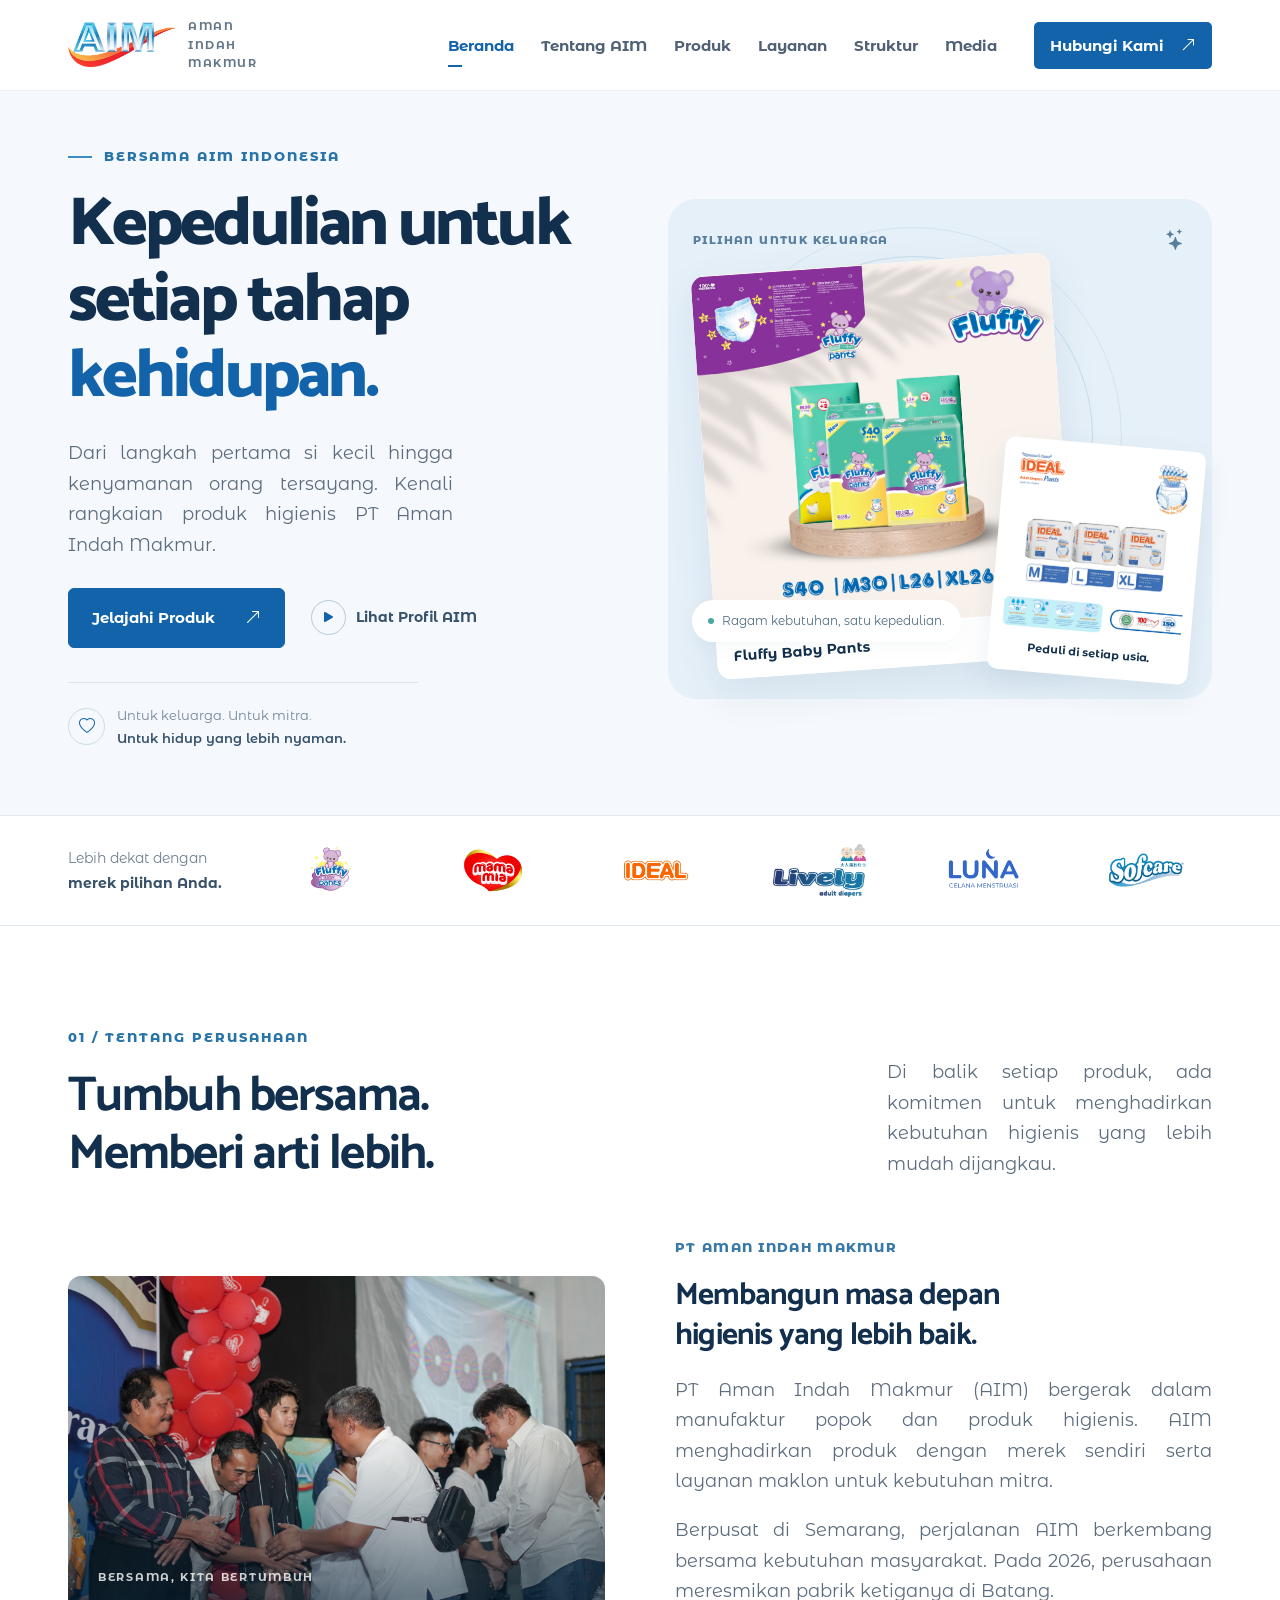
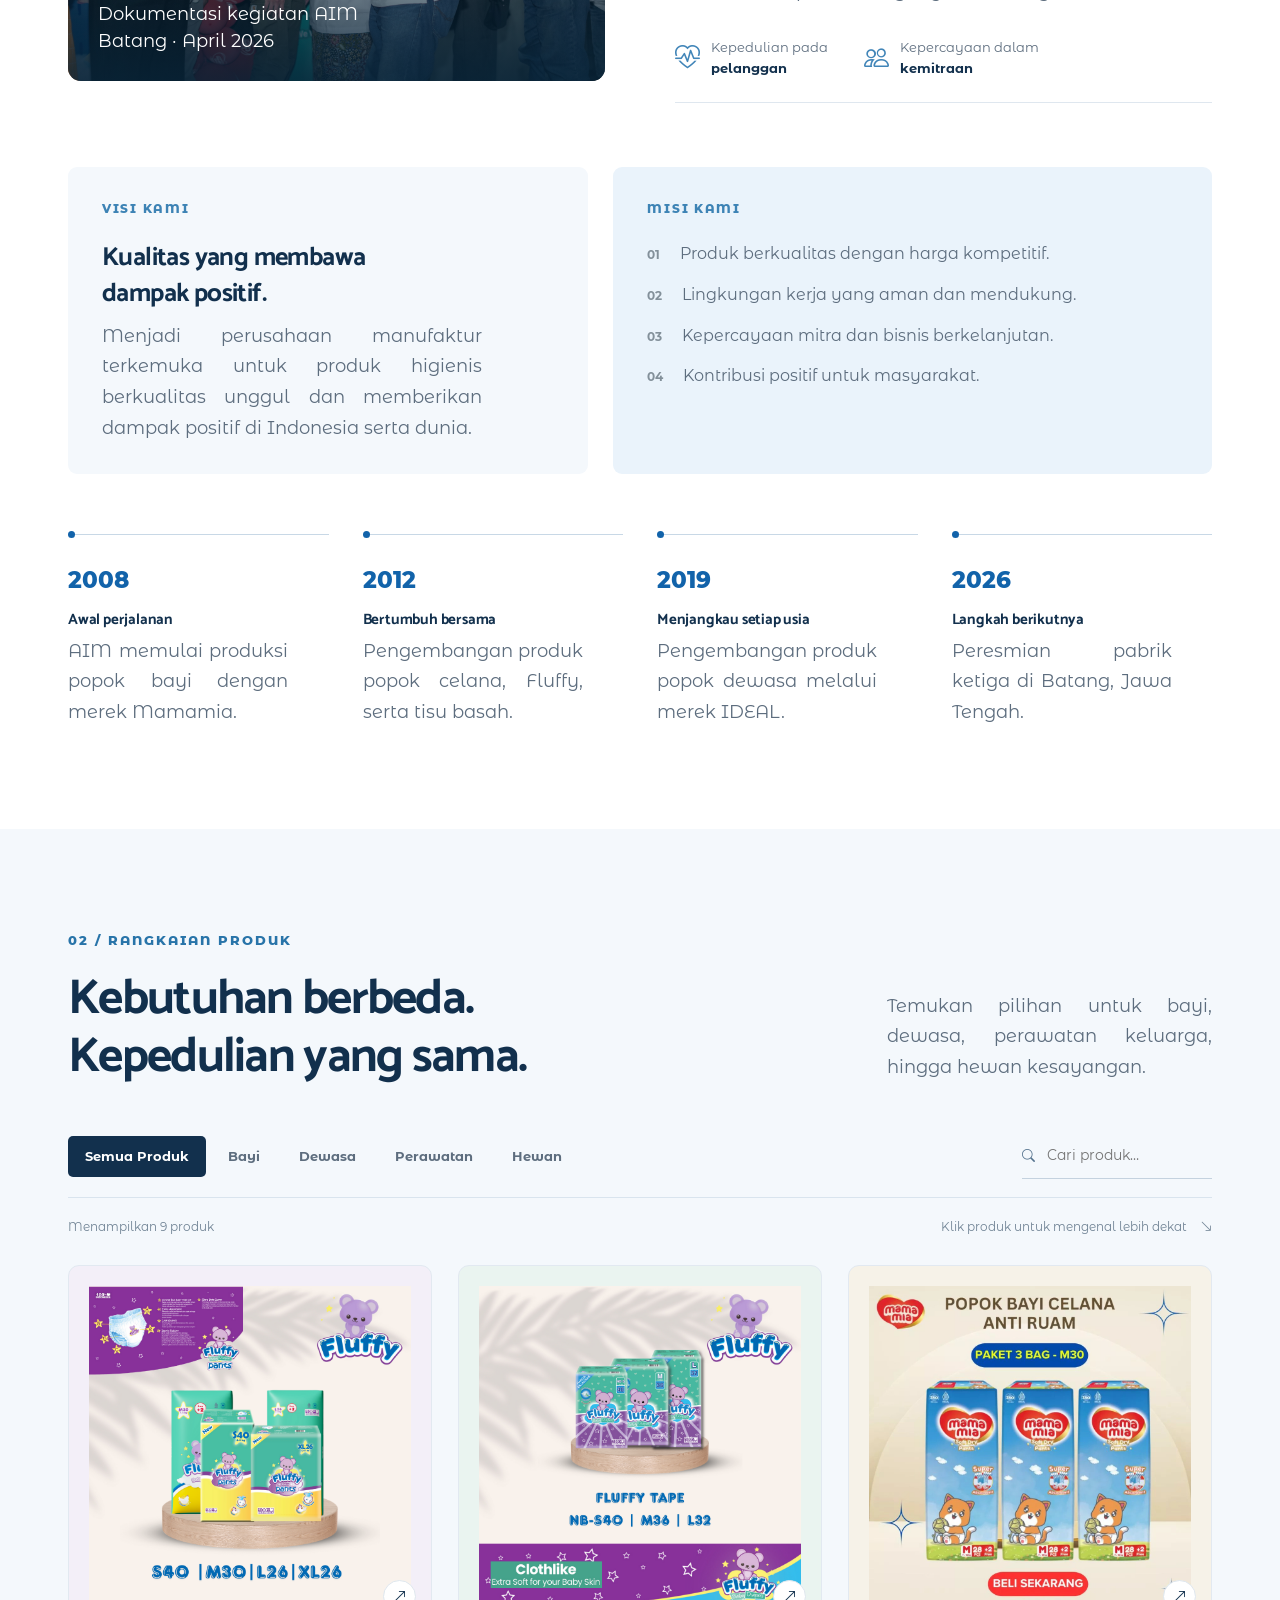
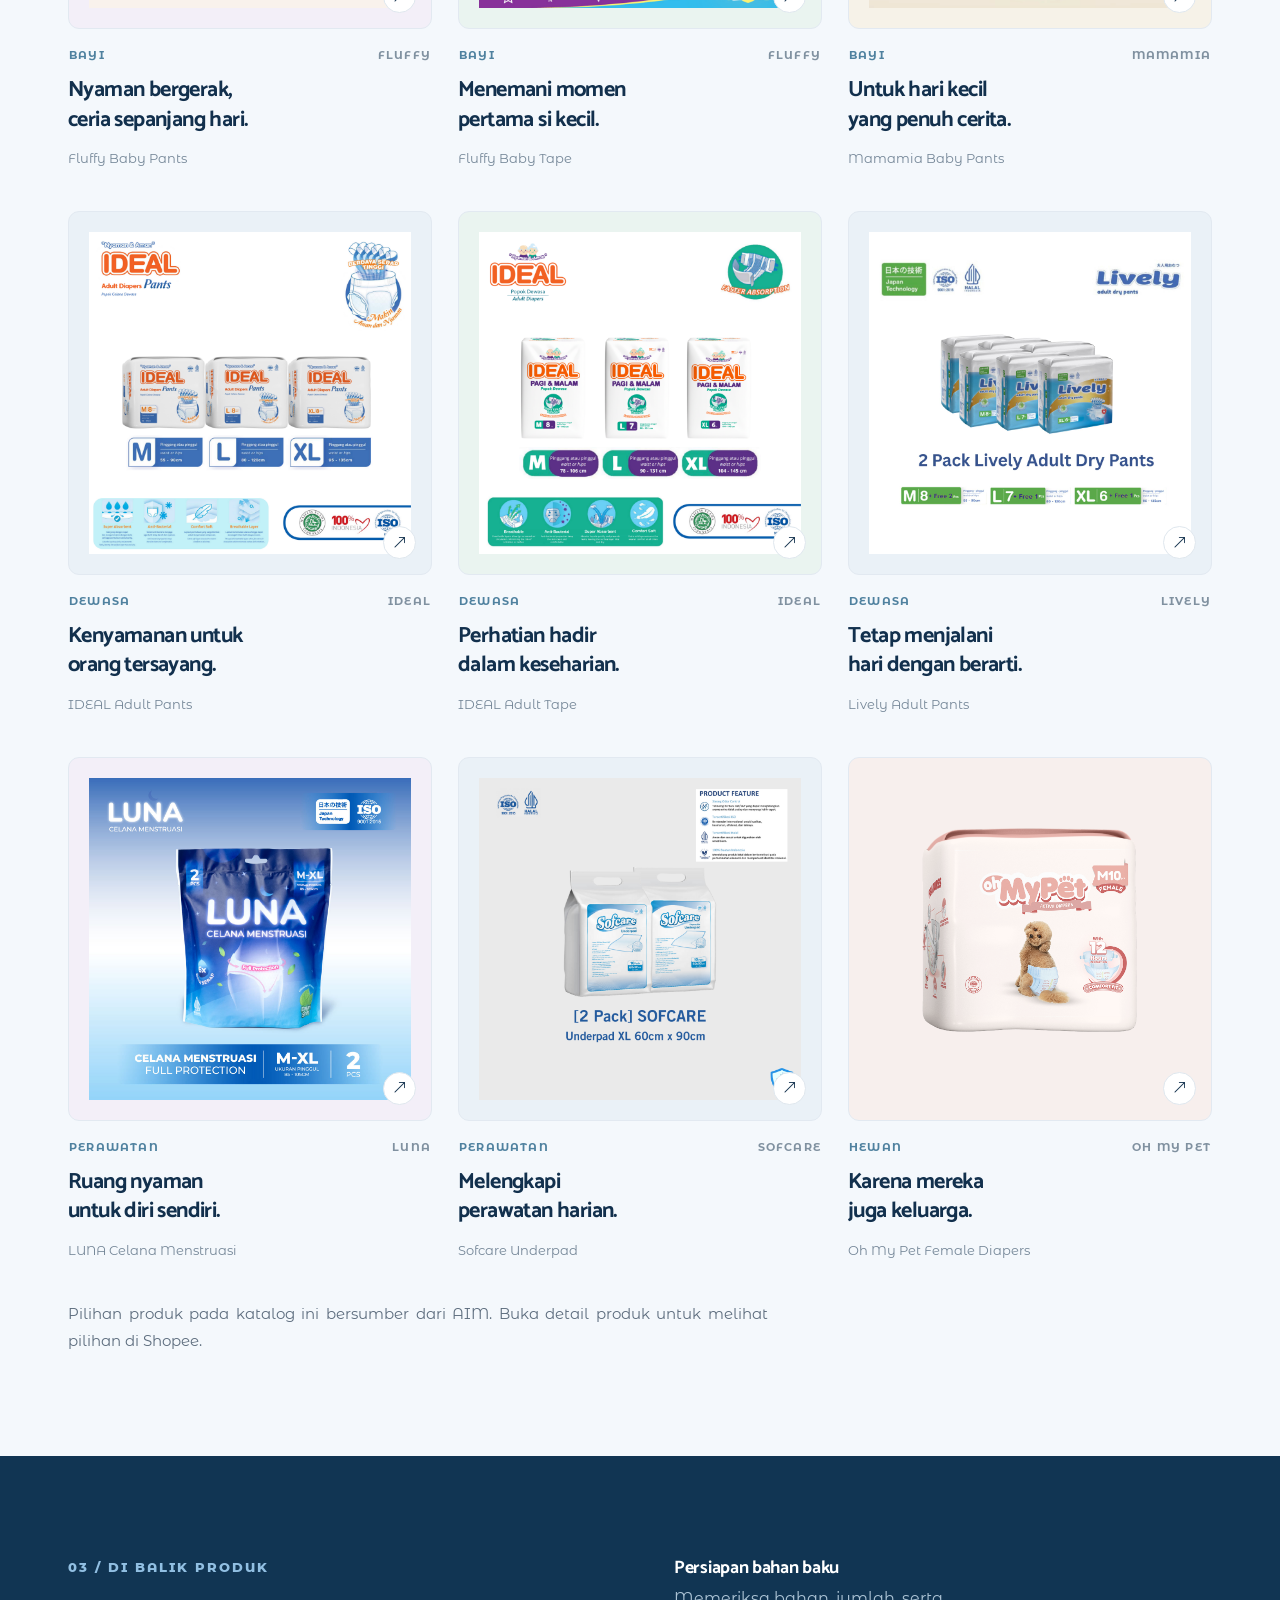
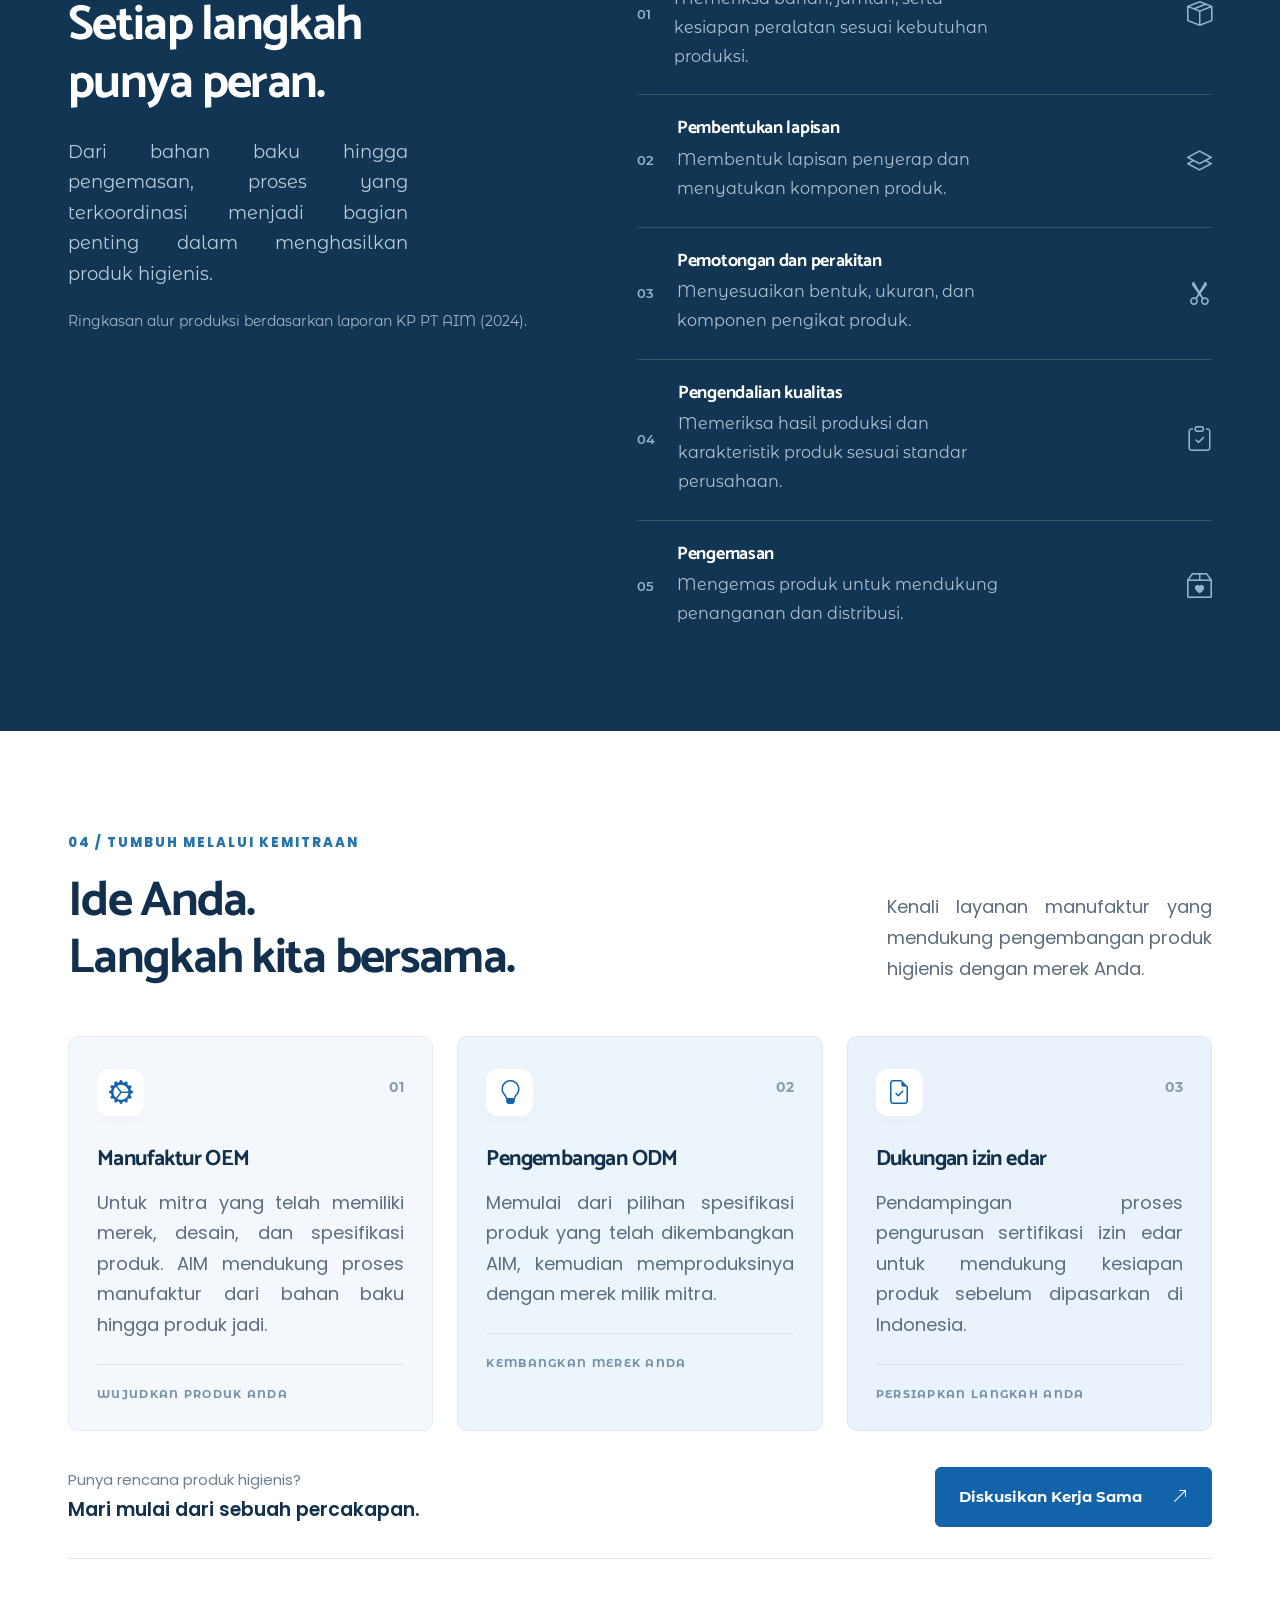
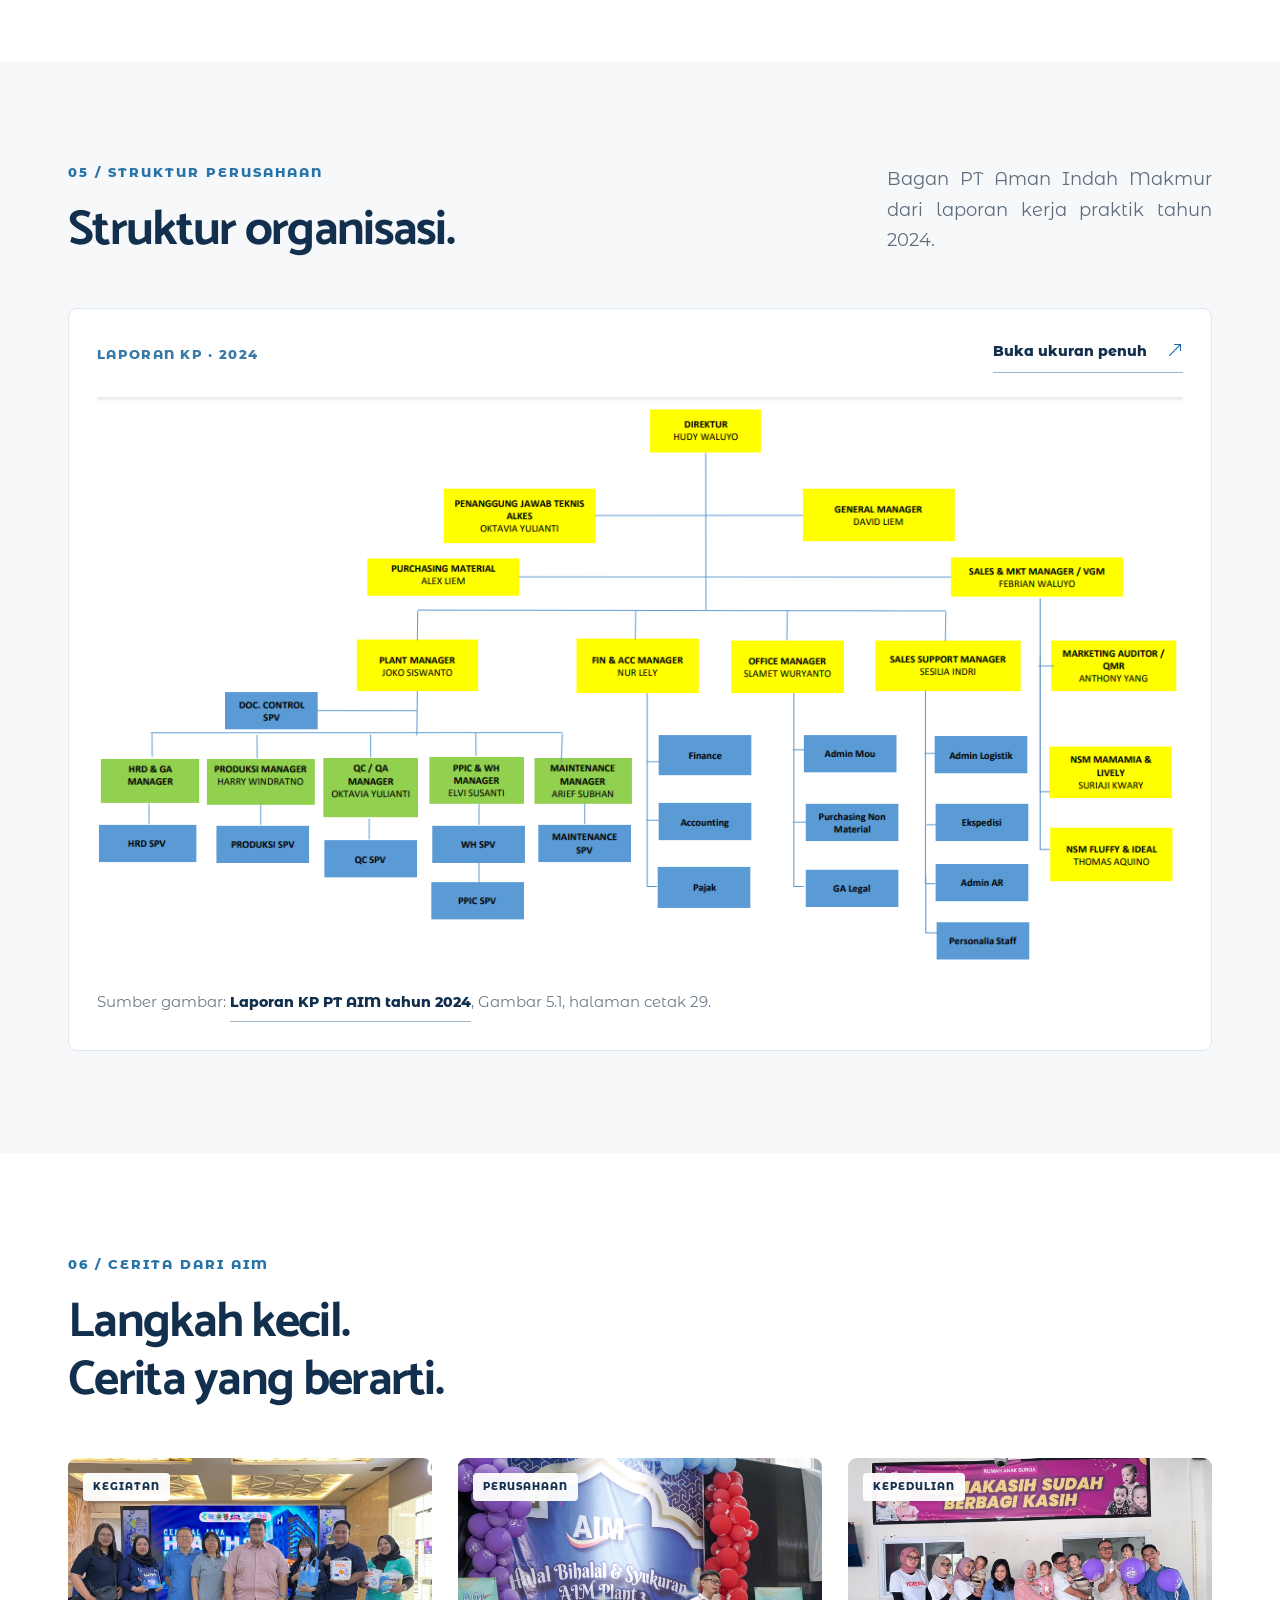
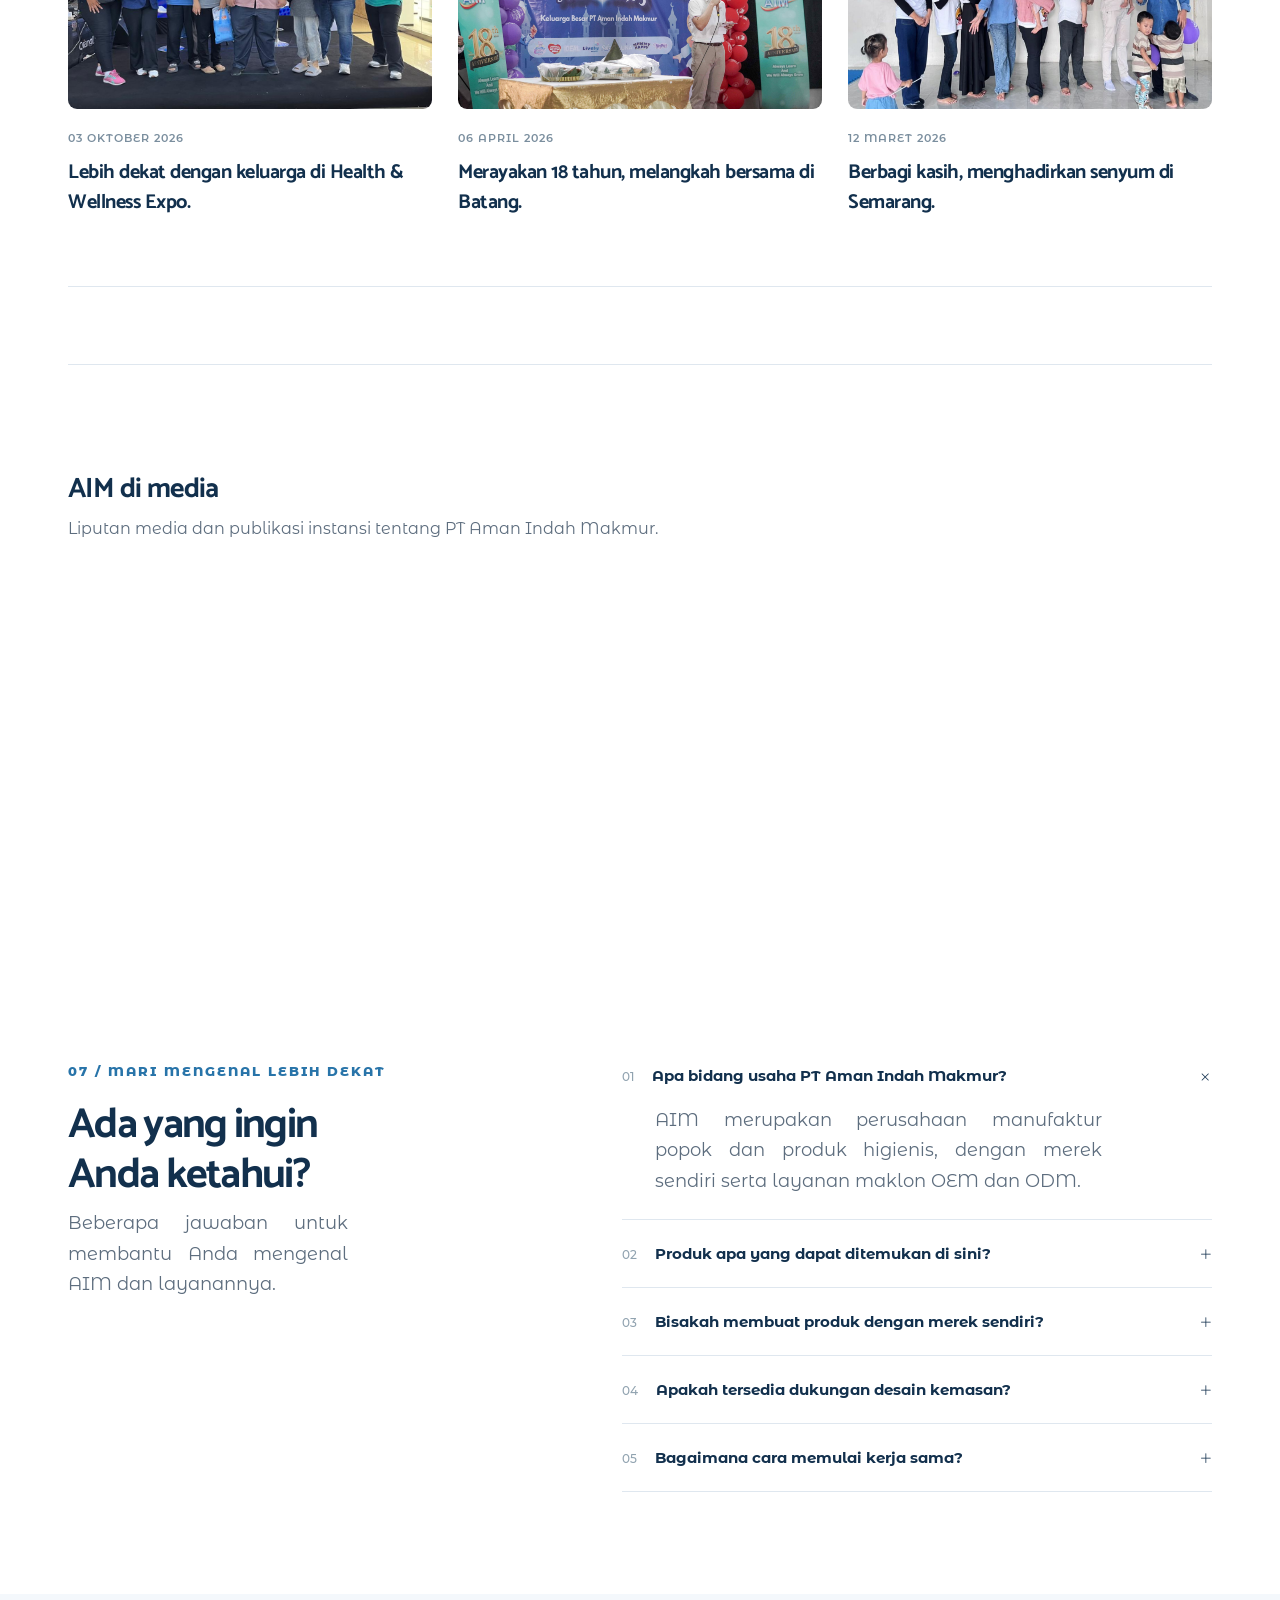
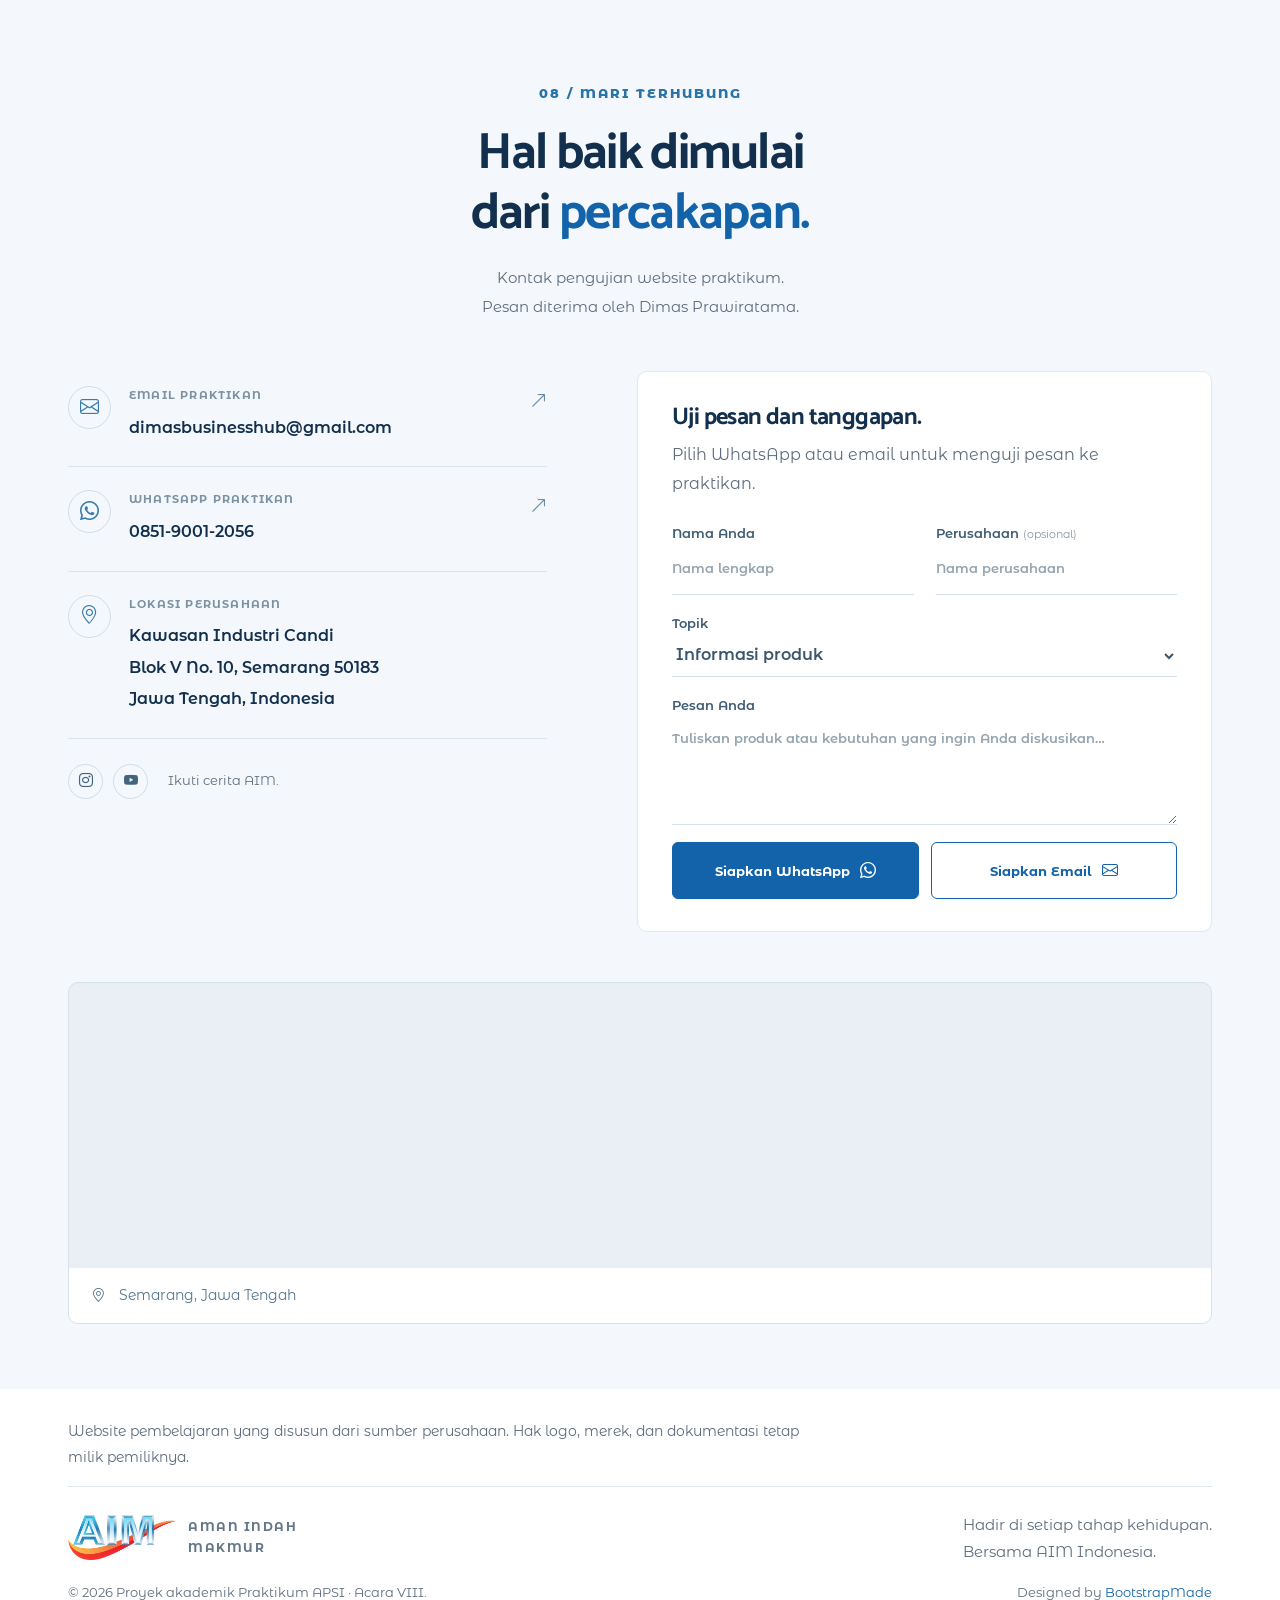
==== commit ff4eaac7: "Tambahkan liputan luar di bagian media AIM" ====
--- a/index.html
+++ b/index.html
@@ -12,7 +12,7 @@
   <link rel="stylesheet" href="assets/vendor/bootstrap/css/bootstrap.min.css">
   <link rel="stylesheet" href="assets/vendor/bootstrap-icons/bootstrap-icons.css">
   <link rel="stylesheet" href="assets/css/company.css">
-  <link rel="stylesheet" href="assets/css/aim.css?v=20261108-tipografi">
+  <link rel="stylesheet" href="assets/css/aim.css?v=20261108-media">
   <script src="assets/js/main.js?v=20261108-revisi" defer></script>
 </head>
 <body>
@@ -101,7 +101,32 @@
       </div>
     </section>
 
-    <section id="media" class="section-space section-anchor media-section"><div class="container"><div class="section-heading"><div><p class="eyebrow">06 / CERITA DARI AIM</p><h2>Langkah kecil.<br>Cerita yang berarti.</h2></div></div><div class="news-grid"><article class="news-card"><div class="news-image"><img src="assets/img/news-expo.jpeg" alt="Tim AIM di Central Java Health & Wellness Expo 2026" width="1280" height="720" loading="lazy"><span>KEGIATAN</span></div><p class="news-date">03 OKTOBER 2026</p><h3>Lebih dekat dengan keluarga di Health &amp; Wellness Expo.</h3><a class="text-link news-link" href="https://ppid.semarangkota.go.id/events/central-java-health-wellness-expo/" target="_blank" rel="noopener noreferrer">Info acara <i class="bi bi-arrow-up-right" aria-hidden="true"></i></a></article><article class="news-card"><div class="news-image"><img src="assets/img/factory-event.jpg" alt="Acara syukuran dan peresmian Plant 3 AIM di Batang" width="6000" height="4000" loading="lazy"><span>PERUSAHAAN</span></div><p class="news-date">06 APRIL 2026</p><h3>Merayakan 18 tahun, melangkah bersama di Batang.</h3></article><article class="news-card"><div class="news-image"><img src="assets/img/news-csr.jpeg" alt="Kegiatan berbagi AIM di Rumah Anak Surga Semarang" width="1280" height="1018" loading="lazy"><span>KEPEDULIAN</span></div><p class="news-date">12 MARET 2026</p><h3>Berbagi kasih, menghadirkan senyum di Semarang.</h3></article></div><div class="gallery-bar"><span><i class="bi bi-images" aria-hidden="true"></i> Cerita dalam gambar</span><button type="button" data-gallery="0">Kebersamaan AIM <i class="bi bi-plus-lg" aria-hidden="true"></i></button><button type="button" data-gallery="1">Peresmian Plant 3 <i class="bi bi-plus-lg" aria-hidden="true"></i></button><button type="button" data-gallery="2">Kegiatan sosial <i class="bi bi-plus-lg" aria-hidden="true"></i></button></div></div></section>
+    <section id="media" class="section-space section-anchor media-section"><div class="container"><div class="section-heading"><div><p class="eyebrow">06 / CERITA DARI AIM</p><h2>Langkah kecil.<br>Cerita yang berarti.</h2></div></div><div class="news-grid"><article class="news-card"><div class="news-image"><img src="assets/img/news-expo.jpeg" alt="Tim AIM di Central Java Health & Wellness Expo 2026" width="1280" height="720" loading="lazy"><span>KEGIATAN</span></div><p class="news-date">03 OKTOBER 2026</p><h3>Lebih dekat dengan keluarga di Health &amp; Wellness Expo.</h3></article><article class="news-card"><div class="news-image"><img src="assets/img/factory-event.jpg" alt="Acara syukuran dan peresmian Plant 3 AIM di Batang" width="6000" height="4000" loading="lazy"><span>PERUSAHAAN</span></div><p class="news-date">06 APRIL 2026</p><h3>Merayakan 18 tahun, melangkah bersama di Batang.</h3></article><article class="news-card"><div class="news-image"><img src="assets/img/news-csr.jpeg" alt="Kegiatan berbagi AIM di Rumah Anak Surga Semarang" width="1280" height="1018" loading="lazy"><span>KEPEDULIAN</span></div><p class="news-date">12 MARET 2026</p><h3>Berbagi kasih, menghadirkan senyum di Semarang.</h3></article></div><div class="gallery-bar"><span><i class="bi bi-images" aria-hidden="true"></i> Cerita dalam gambar</span><button type="button" data-gallery="0">Kebersamaan AIM <i class="bi bi-plus-lg" aria-hidden="true"></i></button><button type="button" data-gallery="1">Peresmian Plant 3 <i class="bi bi-plus-lg" aria-hidden="true"></i></button><button type="button" data-gallery="2">Kegiatan sosial <i class="bi bi-plus-lg" aria-hidden="true"></i></button></div>
+      <section class="press-section" aria-labelledby="press-heading">
+        <h3 id="press-heading">AIM di media</h3>
+        <p>Liputan media dan publikasi instansi tentang PT Aman Indah Makmur.</p>
+        <div class="news-grid">
+          <article class="press-card">
+            <p class="news-date">iNews Semarang <span aria-hidden="true">·</span> <time datetime="2026-07-07">7 Juli 2026</time></p>
+            <h4>AIM ikut pameran kesehatan di DP Mall Semarang</h4>
+            <p>iNews Semarang menyebut AIM sebagai salah satu peserta pameran Health, Wellness &amp; Beauty.</p>
+            <a class="text-link" href="https://semarang.inews.id/read/700944/pameran-kesehatan-hadirkan-teknologi-modern-ada-laser-tanpa-operasi-hingga-terapi-mendengkur" target="_blank" rel="noopener noreferrer">Baca di iNews <i class="bi bi-arrow-up-right" aria-hidden="true"></i></a>
+          </article>
+          <article class="press-card">
+            <p class="news-date">Disperindag Jateng</p>
+            <h4>Bantuan AIM untuk warga terdampak rob di Sayung</h4>
+            <p>Disperindag Jateng mencatat sumbangan popok dari AIM untuk warga Desa Sriwulan dan sekitarnya.</p>
+            <a class="text-link" href="https://disperindag.jatengprov.go.id/v3/publik/berita_baca/NWExMWMzYjRjZjEzMmRiMzZmOGE2MGZkZjQ1ZDgzNjViYWE4YTIwYjEwNzM1YzMyNWQ1MWViZTEzYTVjOTY1Zg--" target="_blank" rel="noopener noreferrer">Baca di Disperindag <i class="bi bi-arrow-up-right" aria-hidden="true"></i></a>
+          </article>
+          <article class="press-card">
+            <p class="news-date">Suara Merdeka <span aria-hidden="true">·</span> <time datetime="2026-03-17">17 Maret 2026</time></p>
+            <h4>Arsip rekrutmen host live streaming AIM</h4>
+            <p>Suara Merdeka memuat informasi rekrutmen AIM di Semarang pada Maret 2026.</p>
+            <a class="text-link" href="https://www.suaramerdeka.com/semarang-raya/0416880133/info-loker-semarang-terkini-terbuka-rekrutmen-untuk-posisi-berikut" target="_blank" rel="noopener noreferrer">Baca di Suara Merdeka <i class="bi bi-arrow-up-right" aria-hidden="true"></i></a>
+          </article>
+        </div>
+      </section>
+    </div></section>
 
     <section id="faq" class="section-space faq-section section-anchor"><div class="container faq-layout"><div><p class="eyebrow">07 / MARI MENGENAL LEBIH DEKAT</p><h2>Ada yang ingin<br>Anda ketahui?</h2><p>Beberapa jawaban untuk membantu Anda mengenal AIM dan layanannya.</p></div><div class="faq-list"><details open><summary><span>01</span> Apa bidang usaha PT Aman Indah Makmur?<i class="bi bi-plus-lg" aria-hidden="true"></i></summary><p>AIM merupakan perusahaan manufaktur popok dan produk higienis, dengan merek sendiri serta layanan maklon OEM dan ODM.</p></details><details><summary><span>02</span> Produk apa yang dapat ditemukan di sini?<i class="bi bi-plus-lg" aria-hidden="true"></i></summary><p>Katalog menampilkan pilihan popok bayi, popok dewasa, celana menstruasi, underpad, dan popok hewan. Pilih kategori atau cari nama merek untuk menemukan produk.</p></details><details><summary><span>03</span> Bisakah membuat produk dengan merek sendiri?<i class="bi bi-plus-lg" aria-hidden="true"></i></summary><p>Ya. AIM menawarkan layanan OEM dan ODM. Tim perusahaan dapat membantu menjelaskan pilihan layanan sesuai kebutuhan dan kesiapan produk Anda.</p></details><details><summary><span>04</span> Apakah tersedia dukungan desain kemasan?<i class="bi bi-plus-lg" aria-hidden="true"></i></summary><p>Situs resmi AIM menyebutkan bahwa desain produk dan kemasan tidak tersedia secara internal. Untuk kebutuhan desain, diskusikan rekomendasi mitra dengan tim AIM.</p></details><details><summary><span>05</span> Bagaimana cara memulai kerja sama?<i class="bi bi-plus-lg" aria-hidden="true"></i></summary><p>Untuk simulasi praktikum, hubungi Dimas melalui email <a href="mailto:dimasbusinesshub@gmail.com">dimasbusinesshub@gmail.com</a> atau WhatsApp <a href="https://wa.me/6285190012056" target="_blank" rel="noopener noreferrer">0851-9001-2056</a>. Sampaikan jenis produk dan kebutuhan Anda.</p></details></div></div></section>
 
--- a/assets/css/aim.css
+++ b/assets/css/aim.css
@@ -143,8 +143,42 @@
   font-size: .875rem;
 }
 
-.news-link {
-  margin-top: .25rem;
+.press-section {
+  margin-top: 3rem;
+}
+
+.press-section > p {
+  font-size: 1rem;
+}
+
+.press-card {
+  display: flex;
+  flex-direction: column;
+  min-width: 0;
+  gap: .75rem;
+  padding: 1.25rem;
+  border: 1px solid var(--line);
+  border-radius: 9px;
+  background: var(--light);
+}
+
+.press-card > * {
+  margin: 0;
+}
+
+.press-card h4 {
+  font-size: 1.375rem;
+  line-height: 1.3;
+}
+
+.press-card .news-date {
+  color: var(--default-color);
+}
+
+.press-card .text-link {
+  margin-top: auto;
+  align-self: flex-start;
+  gap: .5rem;
 }
 
 .mission-list > p,
